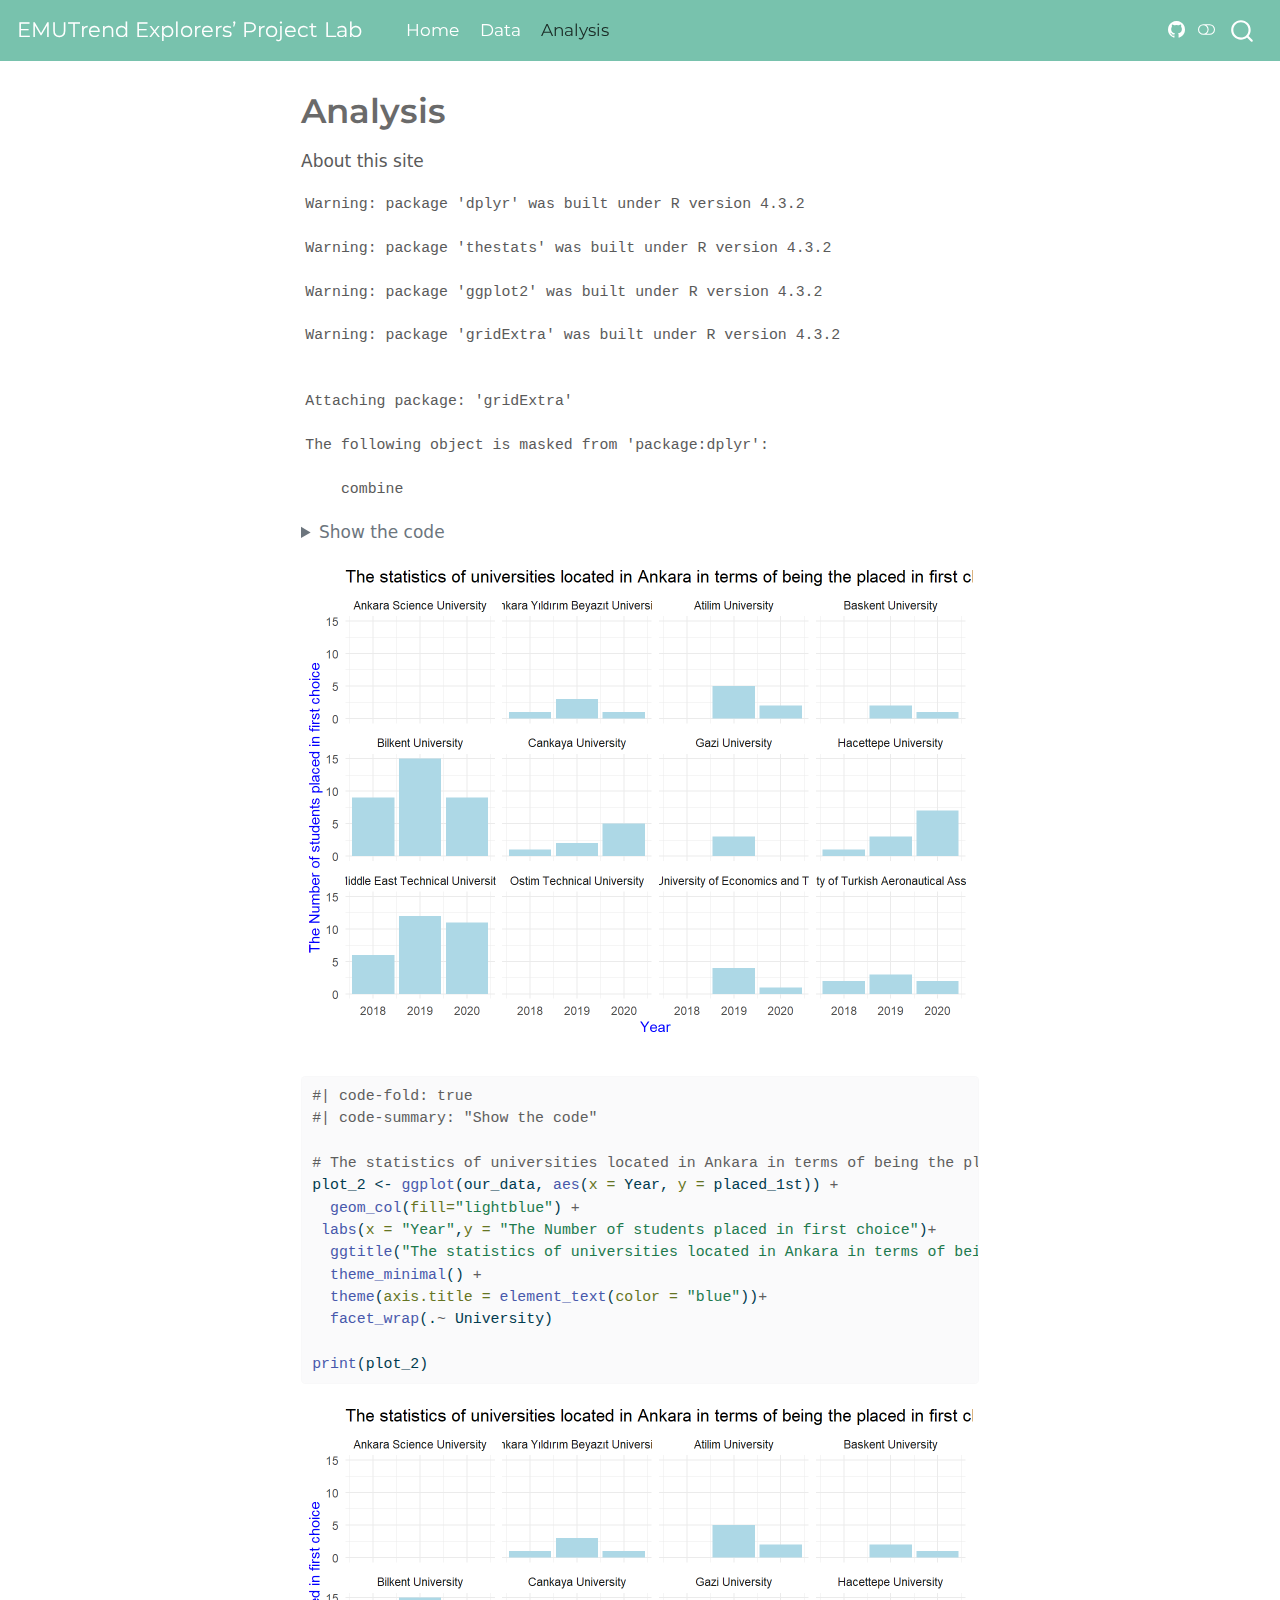
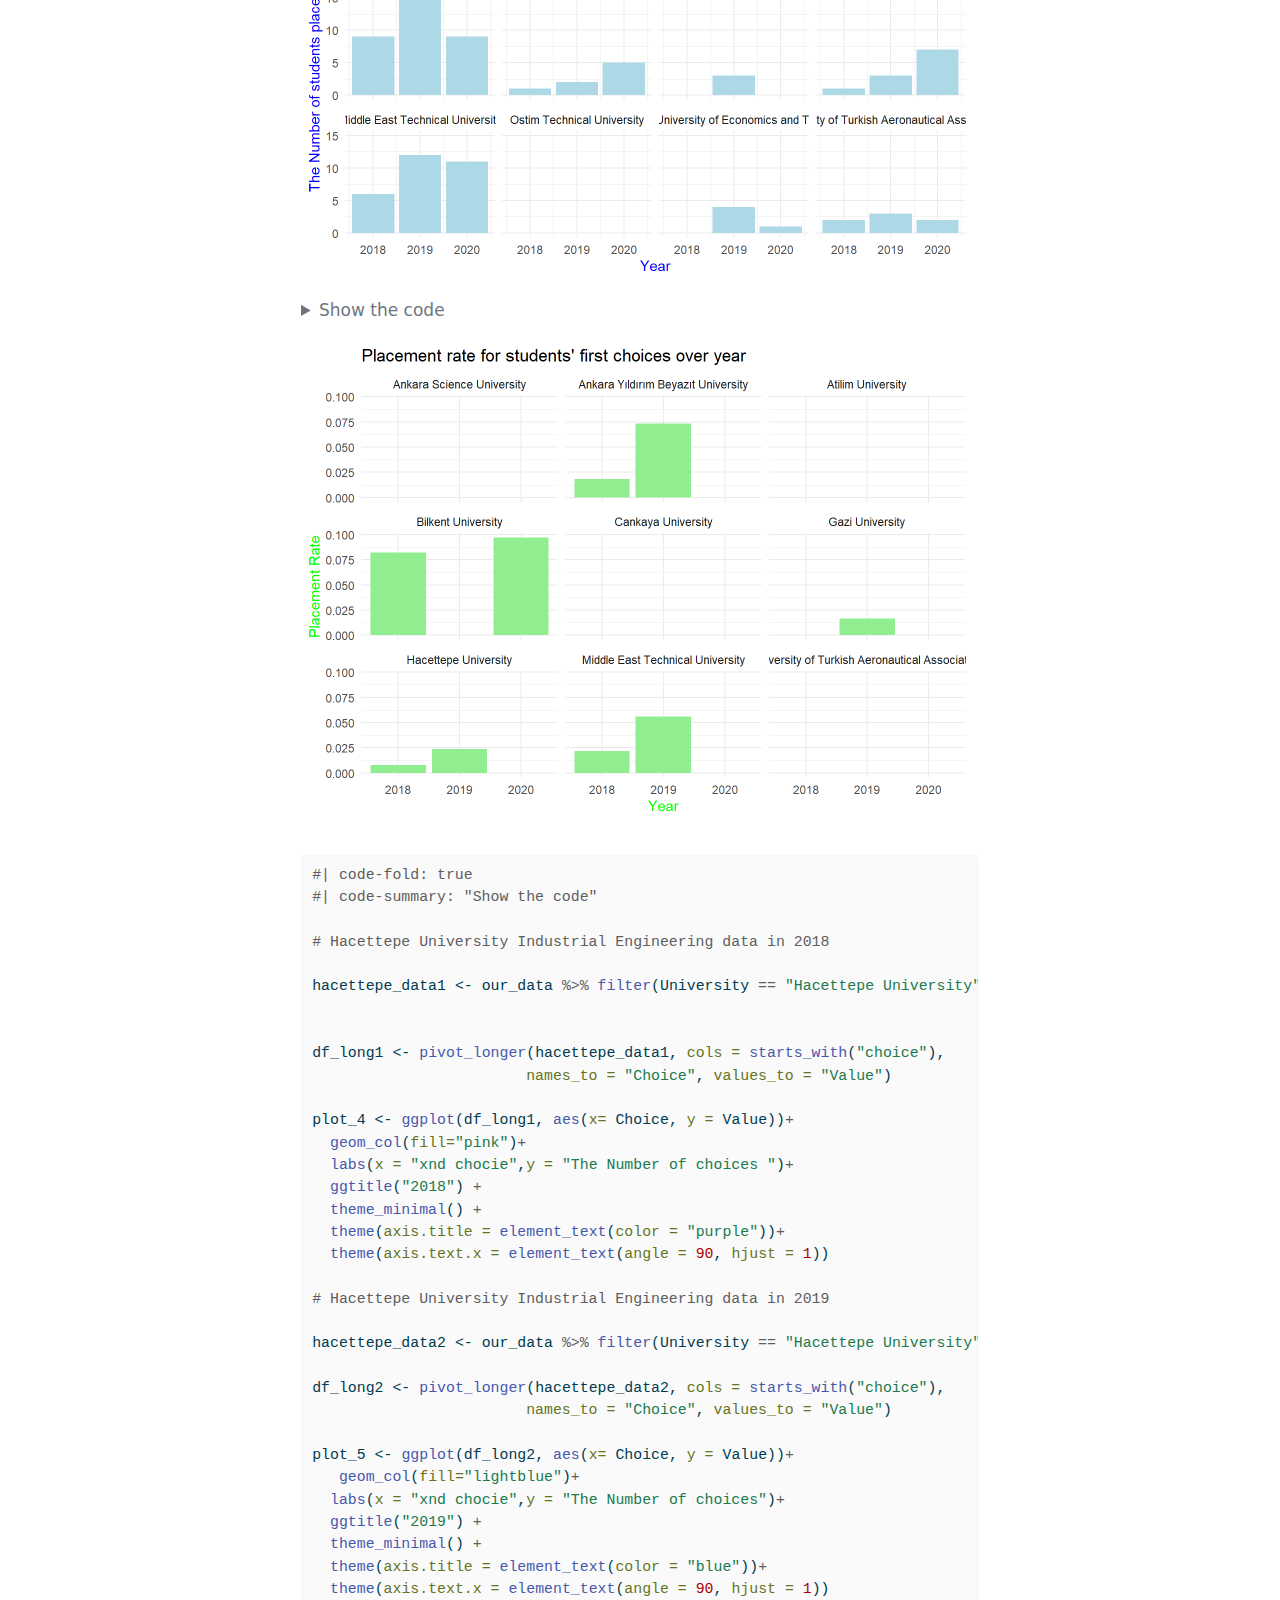
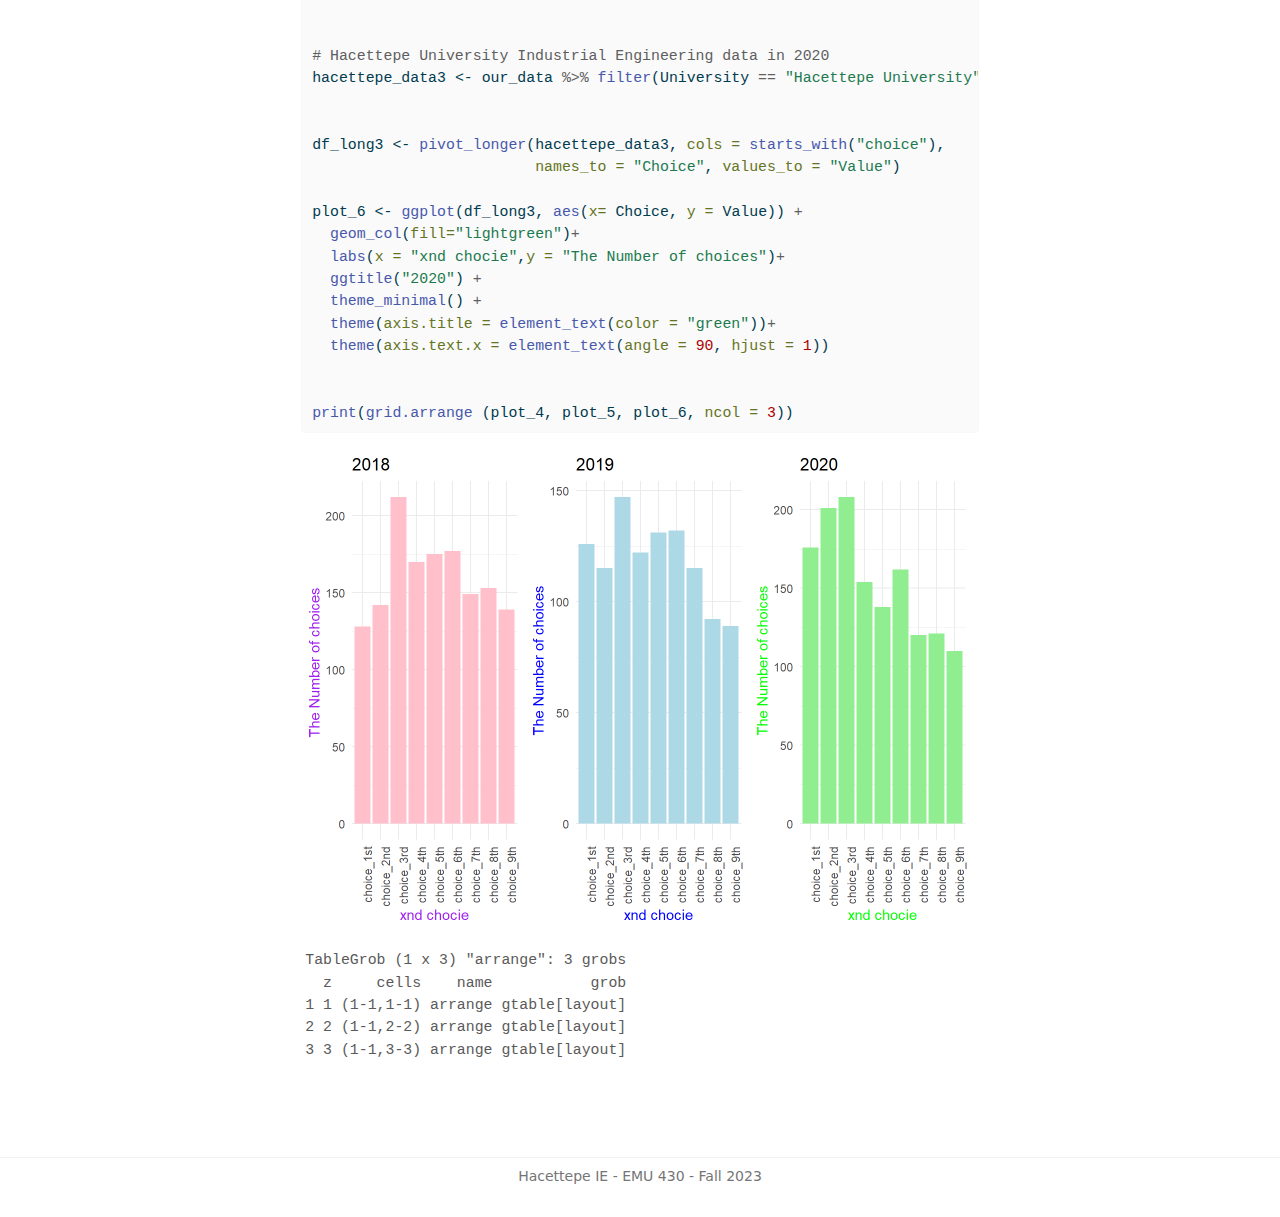
==== docs/analysis.html @ 31d0ecec "suu" ====
<!DOCTYPE html>
<html xmlns="http://www.w3.org/1999/xhtml" lang="en" xml:lang="en"><head>

<meta charset="utf-8">
<meta name="generator" content="quarto-1.3.450">

<meta name="viewport" content="width=device-width, initial-scale=1.0, user-scalable=yes">


<title>EMUTrend Explorers’ Project Lab - Analysis</title>
<style>
code{white-space: pre-wrap;}
span.smallcaps{font-variant: small-caps;}
div.columns{display: flex; gap: min(4vw, 1.5em);}
div.column{flex: auto; overflow-x: auto;}
div.hanging-indent{margin-left: 1.5em; text-indent: -1.5em;}
ul.task-list{list-style: none;}
ul.task-list li input[type="checkbox"] {
  width: 0.8em;
  margin: 0 0.8em 0.2em -1em; /* quarto-specific, see https://github.com/quarto-dev/quarto-cli/issues/4556 */ 
  vertical-align: middle;
}
/* CSS for syntax highlighting */
pre > code.sourceCode { white-space: pre; position: relative; }
pre > code.sourceCode > span { display: inline-block; line-height: 1.25; }
pre > code.sourceCode > span:empty { height: 1.2em; }
.sourceCode { overflow: visible; }
code.sourceCode > span { color: inherit; text-decoration: inherit; }
div.sourceCode { margin: 1em 0; }
pre.sourceCode { margin: 0; }
@media screen {
div.sourceCode { overflow: auto; }
}
@media print {
pre > code.sourceCode { white-space: pre-wrap; }
pre > code.sourceCode > span { text-indent: -5em; padding-left: 5em; }
}
pre.numberSource code
  { counter-reset: source-line 0; }
pre.numberSource code > span
  { position: relative; left: -4em; counter-increment: source-line; }
pre.numberSource code > span > a:first-child::before
  { content: counter(source-line);
    position: relative; left: -1em; text-align: right; vertical-align: baseline;
    border: none; display: inline-block;
    -webkit-touch-callout: none; -webkit-user-select: none;
    -khtml-user-select: none; -moz-user-select: none;
    -ms-user-select: none; user-select: none;
    padding: 0 4px; width: 4em;
  }
pre.numberSource { margin-left: 3em;  padding-left: 4px; }
div.sourceCode
  {   }
@media screen {
pre > code.sourceCode > span > a:first-child::before { text-decoration: underline; }
}
</style>


<script src="site_libs/quarto-nav/quarto-nav.js"></script>
<script src="site_libs/quarto-nav/headroom.min.js"></script>
<script src="site_libs/clipboard/clipboard.min.js"></script>
<script src="site_libs/quarto-search/autocomplete.umd.js"></script>
<script src="site_libs/quarto-search/fuse.min.js"></script>
<script src="site_libs/quarto-search/quarto-search.js"></script>
<meta name="quarto:offset" content="./">
<script src="site_libs/quarto-html/quarto.js"></script>
<script src="site_libs/quarto-html/popper.min.js"></script>
<script src="site_libs/quarto-html/tippy.umd.min.js"></script>
<script src="site_libs/quarto-html/anchor.min.js"></script>
<link href="site_libs/quarto-html/tippy.css" rel="stylesheet">
<link href="site_libs/quarto-html/quarto-syntax-highlighting.css" rel="stylesheet" class="quarto-color-scheme" id="quarto-text-highlighting-styles">
<link href="site_libs/quarto-html/quarto-syntax-highlighting-dark.css" rel="prefetch" class="quarto-color-scheme quarto-color-alternate" id="quarto-text-highlighting-styles">
<script src="site_libs/bootstrap/bootstrap.min.js"></script>
<link href="site_libs/bootstrap/bootstrap-icons.css" rel="stylesheet">
<link href="site_libs/bootstrap/bootstrap.min.css" rel="stylesheet" class="quarto-color-scheme" id="quarto-bootstrap" data-mode="light">
<link href="site_libs/bootstrap/bootstrap-dark.min.css" rel="prefetch" class="quarto-color-scheme quarto-color-alternate" id="quarto-bootstrap" data-mode="dark">
<script id="quarto-search-options" type="application/json">{
  "location": "navbar",
  "copy-button": false,
  "collapse-after": 3,
  "panel-placement": "end",
  "type": "overlay",
  "limit": 20,
  "language": {
    "search-no-results-text": "No results",
    "search-matching-documents-text": "matching documents",
    "search-copy-link-title": "Copy link to search",
    "search-hide-matches-text": "Hide additional matches",
    "search-more-match-text": "more match in this document",
    "search-more-matches-text": "more matches in this document",
    "search-clear-button-title": "Clear",
    "search-detached-cancel-button-title": "Cancel",
    "search-submit-button-title": "Submit",
    "search-label": "Search"
  }
}</script>


<link rel="stylesheet" href="styles.css">
</head>

<body class="floating nav-fixed">

<div id="quarto-search-results"></div>
  <header id="quarto-header" class="headroom fixed-top">
    <nav class="navbar navbar-expand-lg navbar-dark ">
      <div class="navbar-container container-fluid">
      <div class="navbar-brand-container">
    <a class="navbar-brand" href="./index.html">
    <span class="navbar-title">EMUTrend Explorers’ Project Lab</span>
    </a>
  </div>
            <div id="quarto-search" class="" title="Search"></div>
          <button class="navbar-toggler" type="button" data-bs-toggle="collapse" data-bs-target="#navbarCollapse" aria-controls="navbarCollapse" aria-expanded="false" aria-label="Toggle navigation" onclick="if (window.quartoToggleHeadroom) { window.quartoToggleHeadroom(); }">
  <span class="navbar-toggler-icon"></span>
</button>
          <div class="collapse navbar-collapse" id="navbarCollapse">
            <ul class="navbar-nav navbar-nav-scroll me-auto">
  <li class="nav-item">
    <a class="nav-link" href="./index.html" rel="" target="">
 <span class="menu-text">Home</span></a>
  </li>  
  <li class="nav-item">
    <a class="nav-link" href="./data.html" rel="" target="">
 <span class="menu-text">Data</span></a>
  </li>  
  <li class="nav-item">
    <a class="nav-link active" href="./analysis.html" rel="" target="" aria-current="page">
 <span class="menu-text">Analysis</span></a>
  </li>  
</ul>
            <div class="quarto-navbar-tools ms-auto">
    <a href="https://github.com/emu-hacettepe-analytics/emu430-fall2023-team-emutrend_explorers" rel="" title="" class="quarto-navigation-tool px-1" aria-label=""><i class="bi bi-github"></i></a>
  <a href="" class="quarto-color-scheme-toggle quarto-navigation-tool  px-1" onclick="window.quartoToggleColorScheme(); return false;" title="Toggle dark mode"><i class="bi"></i></a>
</div>
          </div> <!-- /navcollapse -->
      </div> <!-- /container-fluid -->
    </nav>
</header>
<!-- content -->
<div id="quarto-content" class="quarto-container page-columns page-rows-contents page-layout-article page-navbar">
<!-- sidebar -->
  <nav id="quarto-sidebar" class="sidebar collapse collapse-horizontal sidebar-navigation floating overflow-auto">
    
</nav>
<div id="quarto-sidebar-glass" data-bs-toggle="collapse" data-bs-target="#quarto-sidebar,#quarto-sidebar-glass"></div>
<!-- margin-sidebar -->
    <div id="quarto-margin-sidebar" class="sidebar margin-sidebar">
    </div>
<!-- main -->
<main class="content" id="quarto-document-content">

<header id="title-block-header" class="quarto-title-block default">
<div class="quarto-title">
<h1 class="title">Analysis</h1>
</div>



<div class="quarto-title-meta">

    
  
    
  </div>
  

</header>

<p>About this site</p>
<div class="cell">
<div class="cell-output cell-output-stderr">
<pre><code>Warning: package 'dplyr' was built under R version 4.3.2</code></pre>
</div>
<div class="cell-output cell-output-stderr">
<pre><code>Warning: package 'thestats' was built under R version 4.3.2</code></pre>
</div>
<div class="cell-output cell-output-stderr">
<pre><code>Warning: package 'ggplot2' was built under R version 4.3.2</code></pre>
</div>
<div class="cell-output cell-output-stderr">
<pre><code>Warning: package 'gridExtra' was built under R version 4.3.2</code></pre>
</div>
<div class="cell-output cell-output-stderr">
<pre><code>
Attaching package: 'gridExtra'</code></pre>
</div>
<div class="cell-output cell-output-stderr">
<pre><code>The following object is masked from 'package:dplyr':

    combine</code></pre>
</div>
</div>
<div class="cell">
<details>
<summary>Show the code</summary>
<div class="sourceCode cell-code" id="cb7"><pre class="sourceCode r code-with-copy"><code class="sourceCode r"><span id="cb7-1"><a href="#cb7-1" aria-hidden="true" tabindex="-1"></a><span class="co"># The statistics of universities located in Ankara in terms of being the placed in 1st choice for students</span></span>
<span id="cb7-2"><a href="#cb7-2" aria-hidden="true" tabindex="-1"></a></span>
<span id="cb7-3"><a href="#cb7-3" aria-hidden="true" tabindex="-1"></a>plot_2 <span class="ot">&lt;-</span> <span class="fu">ggplot</span>(our_data, <span class="fu">aes</span>(<span class="at">x =</span> Year, <span class="at">y =</span> placed_1st)) <span class="sc">+</span> </span>
<span id="cb7-4"><a href="#cb7-4" aria-hidden="true" tabindex="-1"></a>  <span class="fu">geom_col</span>(<span class="at">fill=</span><span class="st">"lightblue"</span>) <span class="sc">+</span></span>
<span id="cb7-5"><a href="#cb7-5" aria-hidden="true" tabindex="-1"></a> <span class="fu">labs</span>(<span class="at">x =</span> <span class="st">"Year"</span>,<span class="at">y =</span> <span class="st">"The Number of students placed in first choice"</span>)<span class="sc">+</span></span>
<span id="cb7-6"><a href="#cb7-6" aria-hidden="true" tabindex="-1"></a>  <span class="fu">ggtitle</span>(<span class="st">"The statistics of universities located in Ankara in terms of being the placed in first choice for students"</span>) <span class="sc">+</span></span>
<span id="cb7-7"><a href="#cb7-7" aria-hidden="true" tabindex="-1"></a>  <span class="fu">theme_minimal</span>() <span class="sc">+</span></span>
<span id="cb7-8"><a href="#cb7-8" aria-hidden="true" tabindex="-1"></a>  <span class="fu">theme</span>(<span class="at">axis.title =</span> <span class="fu">element_text</span>(<span class="at">color =</span> <span class="st">"blue"</span>))<span class="sc">+</span></span>
<span id="cb7-9"><a href="#cb7-9" aria-hidden="true" tabindex="-1"></a>  <span class="fu">facet_wrap</span>(.<span class="sc">~</span> University)</span>
<span id="cb7-10"><a href="#cb7-10" aria-hidden="true" tabindex="-1"></a><span class="fu">print</span>(plot_2)</span></code><button title="Copy to Clipboard" class="code-copy-button"><i class="bi"></i></button></pre></div>
</details>
<div class="cell-output-display">
<p><img src="analysis_files/figure-html/unnamed-chunk-2-1.png" class="img-fluid" width="672"></p>
</div>
</div>
<div class="cell">
<div class="sourceCode cell-code" id="cb8"><pre class="sourceCode r code-with-copy"><code class="sourceCode r"><span id="cb8-1"><a href="#cb8-1" aria-hidden="true" tabindex="-1"></a><span class="co">#| code-fold: true</span></span>
<span id="cb8-2"><a href="#cb8-2" aria-hidden="true" tabindex="-1"></a><span class="co">#| code-summary: "Show the code"</span></span>
<span id="cb8-3"><a href="#cb8-3" aria-hidden="true" tabindex="-1"></a></span>
<span id="cb8-4"><a href="#cb8-4" aria-hidden="true" tabindex="-1"></a><span class="co"># The statistics of universities located in Ankara in terms of being the placed in 1st choice for students</span></span>
<span id="cb8-5"><a href="#cb8-5" aria-hidden="true" tabindex="-1"></a>plot_2 <span class="ot">&lt;-</span> <span class="fu">ggplot</span>(our_data, <span class="fu">aes</span>(<span class="at">x =</span> Year, <span class="at">y =</span> placed_1st)) <span class="sc">+</span> </span>
<span id="cb8-6"><a href="#cb8-6" aria-hidden="true" tabindex="-1"></a>  <span class="fu">geom_col</span>(<span class="at">fill=</span><span class="st">"lightblue"</span>) <span class="sc">+</span></span>
<span id="cb8-7"><a href="#cb8-7" aria-hidden="true" tabindex="-1"></a> <span class="fu">labs</span>(<span class="at">x =</span> <span class="st">"Year"</span>,<span class="at">y =</span> <span class="st">"The Number of students placed in first choice"</span>)<span class="sc">+</span></span>
<span id="cb8-8"><a href="#cb8-8" aria-hidden="true" tabindex="-1"></a>  <span class="fu">ggtitle</span>(<span class="st">"The statistics of universities located in Ankara in terms of being the placed in first choice for students"</span>) <span class="sc">+</span></span>
<span id="cb8-9"><a href="#cb8-9" aria-hidden="true" tabindex="-1"></a>  <span class="fu">theme_minimal</span>() <span class="sc">+</span></span>
<span id="cb8-10"><a href="#cb8-10" aria-hidden="true" tabindex="-1"></a>  <span class="fu">theme</span>(<span class="at">axis.title =</span> <span class="fu">element_text</span>(<span class="at">color =</span> <span class="st">"blue"</span>))<span class="sc">+</span></span>
<span id="cb8-11"><a href="#cb8-11" aria-hidden="true" tabindex="-1"></a>  <span class="fu">facet_wrap</span>(.<span class="sc">~</span> University)</span>
<span id="cb8-12"><a href="#cb8-12" aria-hidden="true" tabindex="-1"></a></span>
<span id="cb8-13"><a href="#cb8-13" aria-hidden="true" tabindex="-1"></a><span class="fu">print</span>(plot_2)</span></code><button title="Copy to Clipboard" class="code-copy-button"><i class="bi"></i></button></pre></div>
<div class="cell-output-display">
<p><img src="analysis_files/figure-html/unnamed-chunk-3-1.png" class="img-fluid" width="672"></p>
</div>
</div>
<div class="cell">
<details>
<summary>Show the code</summary>
<div class="sourceCode cell-code" id="cb9"><pre class="sourceCode r code-with-copy"><code class="sourceCode r"><span id="cb9-1"><a href="#cb9-1" aria-hidden="true" tabindex="-1"></a><span class="co"># Placement rate for students' first choices</span></span>
<span id="cb9-2"><a href="#cb9-2" aria-hidden="true" tabindex="-1"></a></span>
<span id="cb9-3"><a href="#cb9-3" aria-hidden="true" tabindex="-1"></a></span>
<span id="cb9-4"><a href="#cb9-4" aria-hidden="true" tabindex="-1"></a>departments <span class="ot">&lt;-</span> <span class="fu">c</span>(<span class="st">"Industrial Engineering(English)"</span>,<span class="st">"Industrial Engineering (English) (Scholarship)"</span>)</span>
<span id="cb9-5"><a href="#cb9-5" aria-hidden="true" tabindex="-1"></a>placment_rate_data <span class="ot">&lt;-</span> our_data <span class="sc">%&gt;%</span> <span class="fu">filter</span>(Department <span class="sc">%in%</span> departments) <span class="sc">%&gt;%</span> <span class="fu">mutate</span>(<span class="at">placement_rate =</span> placed_1st<span class="sc">/</span>choice_1st) <span class="sc">%&gt;%</span> <span class="fu">select</span>(Year, University, placement_rate)</span>
<span id="cb9-6"><a href="#cb9-6" aria-hidden="true" tabindex="-1"></a></span>
<span id="cb9-7"><a href="#cb9-7" aria-hidden="true" tabindex="-1"></a>plot_3 <span class="ot">&lt;-</span> <span class="fu">ggplot</span>(<span class="fu">na.omit</span>(placment_rate_data), <span class="fu">aes</span>(<span class="at">x =</span> <span class="fu">as.factor</span>(Year), <span class="at">y =</span> placement_rate)) <span class="sc">+</span></span>
<span id="cb9-8"><a href="#cb9-8" aria-hidden="true" tabindex="-1"></a>  <span class="fu">geom_col</span>(<span class="at">fill=</span><span class="st">"lightgreen"</span>) <span class="sc">+</span></span>
<span id="cb9-9"><a href="#cb9-9" aria-hidden="true" tabindex="-1"></a>  <span class="fu">labs</span>(<span class="at">x =</span> <span class="st">"Year"</span>,<span class="at">y =</span> <span class="st">"Placement Rate"</span>)<span class="sc">+</span></span>
<span id="cb9-10"><a href="#cb9-10" aria-hidden="true" tabindex="-1"></a>  <span class="fu">ggtitle</span>(<span class="st">"Placement rate for students' first choices over year"</span>) <span class="sc">+</span></span>
<span id="cb9-11"><a href="#cb9-11" aria-hidden="true" tabindex="-1"></a>  <span class="fu">theme_minimal</span>() <span class="sc">+</span></span>
<span id="cb9-12"><a href="#cb9-12" aria-hidden="true" tabindex="-1"></a>  <span class="fu">theme</span>(<span class="at">axis.title =</span> <span class="fu">element_text</span>(<span class="at">color =</span> <span class="st">"green"</span>))<span class="sc">+</span></span>
<span id="cb9-13"><a href="#cb9-13" aria-hidden="true" tabindex="-1"></a>  <span class="fu">facet_wrap</span>(.<span class="sc">~</span> University)</span>
<span id="cb9-14"><a href="#cb9-14" aria-hidden="true" tabindex="-1"></a></span>
<span id="cb9-15"><a href="#cb9-15" aria-hidden="true" tabindex="-1"></a><span class="fu">print</span>(plot_3)</span></code><button title="Copy to Clipboard" class="code-copy-button"><i class="bi"></i></button></pre></div>
</details>
<div class="cell-output-display">
<p><img src="analysis_files/figure-html/unnamed-chunk-4-1.png" class="img-fluid" width="672"></p>
</div>
</div>
<div class="cell">
<div class="sourceCode cell-code" id="cb10"><pre class="sourceCode r code-with-copy"><code class="sourceCode r"><span id="cb10-1"><a href="#cb10-1" aria-hidden="true" tabindex="-1"></a><span class="co">#| code-fold: true</span></span>
<span id="cb10-2"><a href="#cb10-2" aria-hidden="true" tabindex="-1"></a><span class="co">#| code-summary: "Show the code"</span></span>
<span id="cb10-3"><a href="#cb10-3" aria-hidden="true" tabindex="-1"></a></span>
<span id="cb10-4"><a href="#cb10-4" aria-hidden="true" tabindex="-1"></a><span class="co"># Hacettepe University Industrial Engineering data in 2018</span></span>
<span id="cb10-5"><a href="#cb10-5" aria-hidden="true" tabindex="-1"></a></span>
<span id="cb10-6"><a href="#cb10-6" aria-hidden="true" tabindex="-1"></a>hacettepe_data1 <span class="ot">&lt;-</span> our_data <span class="sc">%&gt;%</span> <span class="fu">filter</span>(University <span class="sc">==</span> <span class="st">"Hacettepe University"</span>,Year <span class="sc">==</span> <span class="dv">2018</span>)</span>
<span id="cb10-7"><a href="#cb10-7" aria-hidden="true" tabindex="-1"></a></span>
<span id="cb10-8"><a href="#cb10-8" aria-hidden="true" tabindex="-1"></a></span>
<span id="cb10-9"><a href="#cb10-9" aria-hidden="true" tabindex="-1"></a>df_long1 <span class="ot">&lt;-</span> <span class="fu">pivot_longer</span>(hacettepe_data1, <span class="at">cols =</span> <span class="fu">starts_with</span>(<span class="st">"choice"</span>),</span>
<span id="cb10-10"><a href="#cb10-10" aria-hidden="true" tabindex="-1"></a>                        <span class="at">names_to =</span> <span class="st">"Choice"</span>, <span class="at">values_to =</span> <span class="st">"Value"</span>)</span>
<span id="cb10-11"><a href="#cb10-11" aria-hidden="true" tabindex="-1"></a></span>
<span id="cb10-12"><a href="#cb10-12" aria-hidden="true" tabindex="-1"></a>plot_4 <span class="ot">&lt;-</span> <span class="fu">ggplot</span>(df_long1, <span class="fu">aes</span>(<span class="at">x=</span> Choice, <span class="at">y =</span> Value))<span class="sc">+</span></span>
<span id="cb10-13"><a href="#cb10-13" aria-hidden="true" tabindex="-1"></a>  <span class="fu">geom_col</span>(<span class="at">fill=</span><span class="st">"pink"</span>)<span class="sc">+</span></span>
<span id="cb10-14"><a href="#cb10-14" aria-hidden="true" tabindex="-1"></a>  <span class="fu">labs</span>(<span class="at">x =</span> <span class="st">"xnd chocie"</span>,<span class="at">y =</span> <span class="st">"The Number of choices "</span>)<span class="sc">+</span></span>
<span id="cb10-15"><a href="#cb10-15" aria-hidden="true" tabindex="-1"></a>  <span class="fu">ggtitle</span>(<span class="st">"2018"</span>) <span class="sc">+</span></span>
<span id="cb10-16"><a href="#cb10-16" aria-hidden="true" tabindex="-1"></a>  <span class="fu">theme_minimal</span>() <span class="sc">+</span></span>
<span id="cb10-17"><a href="#cb10-17" aria-hidden="true" tabindex="-1"></a>  <span class="fu">theme</span>(<span class="at">axis.title =</span> <span class="fu">element_text</span>(<span class="at">color =</span> <span class="st">"purple"</span>))<span class="sc">+</span></span>
<span id="cb10-18"><a href="#cb10-18" aria-hidden="true" tabindex="-1"></a>  <span class="fu">theme</span>(<span class="at">axis.text.x =</span> <span class="fu">element_text</span>(<span class="at">angle =</span> <span class="dv">90</span>, <span class="at">hjust =</span> <span class="dv">1</span>))</span>
<span id="cb10-19"><a href="#cb10-19" aria-hidden="true" tabindex="-1"></a></span>
<span id="cb10-20"><a href="#cb10-20" aria-hidden="true" tabindex="-1"></a><span class="co"># Hacettepe University Industrial Engineering data in 2019</span></span>
<span id="cb10-21"><a href="#cb10-21" aria-hidden="true" tabindex="-1"></a></span>
<span id="cb10-22"><a href="#cb10-22" aria-hidden="true" tabindex="-1"></a>hacettepe_data2 <span class="ot">&lt;-</span> our_data <span class="sc">%&gt;%</span> <span class="fu">filter</span>(University <span class="sc">==</span> <span class="st">"Hacettepe University"</span>,Year <span class="sc">==</span> <span class="dv">2019</span>)</span>
<span id="cb10-23"><a href="#cb10-23" aria-hidden="true" tabindex="-1"></a></span>
<span id="cb10-24"><a href="#cb10-24" aria-hidden="true" tabindex="-1"></a>df_long2 <span class="ot">&lt;-</span> <span class="fu">pivot_longer</span>(hacettepe_data2, <span class="at">cols =</span> <span class="fu">starts_with</span>(<span class="st">"choice"</span>),</span>
<span id="cb10-25"><a href="#cb10-25" aria-hidden="true" tabindex="-1"></a>                        <span class="at">names_to =</span> <span class="st">"Choice"</span>, <span class="at">values_to =</span> <span class="st">"Value"</span>)</span>
<span id="cb10-26"><a href="#cb10-26" aria-hidden="true" tabindex="-1"></a></span>
<span id="cb10-27"><a href="#cb10-27" aria-hidden="true" tabindex="-1"></a>plot_5 <span class="ot">&lt;-</span> <span class="fu">ggplot</span>(df_long2, <span class="fu">aes</span>(<span class="at">x=</span> Choice, <span class="at">y =</span> Value))<span class="sc">+</span></span>
<span id="cb10-28"><a href="#cb10-28" aria-hidden="true" tabindex="-1"></a>   <span class="fu">geom_col</span>(<span class="at">fill=</span><span class="st">"lightblue"</span>)<span class="sc">+</span></span>
<span id="cb10-29"><a href="#cb10-29" aria-hidden="true" tabindex="-1"></a>  <span class="fu">labs</span>(<span class="at">x =</span> <span class="st">"xnd chocie"</span>,<span class="at">y =</span> <span class="st">"The Number of choices"</span>)<span class="sc">+</span></span>
<span id="cb10-30"><a href="#cb10-30" aria-hidden="true" tabindex="-1"></a>  <span class="fu">ggtitle</span>(<span class="st">"2019"</span>) <span class="sc">+</span></span>
<span id="cb10-31"><a href="#cb10-31" aria-hidden="true" tabindex="-1"></a>  <span class="fu">theme_minimal</span>() <span class="sc">+</span></span>
<span id="cb10-32"><a href="#cb10-32" aria-hidden="true" tabindex="-1"></a>  <span class="fu">theme</span>(<span class="at">axis.title =</span> <span class="fu">element_text</span>(<span class="at">color =</span> <span class="st">"blue"</span>))<span class="sc">+</span></span>
<span id="cb10-33"><a href="#cb10-33" aria-hidden="true" tabindex="-1"></a>  <span class="fu">theme</span>(<span class="at">axis.text.x =</span> <span class="fu">element_text</span>(<span class="at">angle =</span> <span class="dv">90</span>, <span class="at">hjust =</span> <span class="dv">1</span>))</span>
<span id="cb10-34"><a href="#cb10-34" aria-hidden="true" tabindex="-1"></a></span>
<span id="cb10-35"><a href="#cb10-35" aria-hidden="true" tabindex="-1"></a></span>
<span id="cb10-36"><a href="#cb10-36" aria-hidden="true" tabindex="-1"></a><span class="co"># Hacettepe University Industrial Engineering data in 2020</span></span>
<span id="cb10-37"><a href="#cb10-37" aria-hidden="true" tabindex="-1"></a>hacettepe_data3 <span class="ot">&lt;-</span> our_data <span class="sc">%&gt;%</span> <span class="fu">filter</span>(University <span class="sc">==</span> <span class="st">"Hacettepe University"</span>,Year <span class="sc">==</span> <span class="dv">2020</span>)</span>
<span id="cb10-38"><a href="#cb10-38" aria-hidden="true" tabindex="-1"></a></span>
<span id="cb10-39"><a href="#cb10-39" aria-hidden="true" tabindex="-1"></a></span>
<span id="cb10-40"><a href="#cb10-40" aria-hidden="true" tabindex="-1"></a>df_long3 <span class="ot">&lt;-</span> <span class="fu">pivot_longer</span>(hacettepe_data3, <span class="at">cols =</span> <span class="fu">starts_with</span>(<span class="st">"choice"</span>),</span>
<span id="cb10-41"><a href="#cb10-41" aria-hidden="true" tabindex="-1"></a>                         <span class="at">names_to =</span> <span class="st">"Choice"</span>, <span class="at">values_to =</span> <span class="st">"Value"</span>)</span>
<span id="cb10-42"><a href="#cb10-42" aria-hidden="true" tabindex="-1"></a></span>
<span id="cb10-43"><a href="#cb10-43" aria-hidden="true" tabindex="-1"></a>plot_6 <span class="ot">&lt;-</span> <span class="fu">ggplot</span>(df_long3, <span class="fu">aes</span>(<span class="at">x=</span> Choice, <span class="at">y =</span> Value)) <span class="sc">+</span> </span>
<span id="cb10-44"><a href="#cb10-44" aria-hidden="true" tabindex="-1"></a>  <span class="fu">geom_col</span>(<span class="at">fill=</span><span class="st">"lightgreen"</span>)<span class="sc">+</span></span>
<span id="cb10-45"><a href="#cb10-45" aria-hidden="true" tabindex="-1"></a>  <span class="fu">labs</span>(<span class="at">x =</span> <span class="st">"xnd chocie"</span>,<span class="at">y =</span> <span class="st">"The Number of choices"</span>)<span class="sc">+</span></span>
<span id="cb10-46"><a href="#cb10-46" aria-hidden="true" tabindex="-1"></a>  <span class="fu">ggtitle</span>(<span class="st">"2020"</span>) <span class="sc">+</span></span>
<span id="cb10-47"><a href="#cb10-47" aria-hidden="true" tabindex="-1"></a>  <span class="fu">theme_minimal</span>() <span class="sc">+</span></span>
<span id="cb10-48"><a href="#cb10-48" aria-hidden="true" tabindex="-1"></a>  <span class="fu">theme</span>(<span class="at">axis.title =</span> <span class="fu">element_text</span>(<span class="at">color =</span> <span class="st">"green"</span>))<span class="sc">+</span></span>
<span id="cb10-49"><a href="#cb10-49" aria-hidden="true" tabindex="-1"></a>  <span class="fu">theme</span>(<span class="at">axis.text.x =</span> <span class="fu">element_text</span>(<span class="at">angle =</span> <span class="dv">90</span>, <span class="at">hjust =</span> <span class="dv">1</span>))</span>
<span id="cb10-50"><a href="#cb10-50" aria-hidden="true" tabindex="-1"></a></span>
<span id="cb10-51"><a href="#cb10-51" aria-hidden="true" tabindex="-1"></a></span>
<span id="cb10-52"><a href="#cb10-52" aria-hidden="true" tabindex="-1"></a><span class="fu">print</span>(<span class="fu">grid.arrange</span> (plot_4, plot_5, plot_6, <span class="at">ncol =</span> <span class="dv">3</span>))</span></code><button title="Copy to Clipboard" class="code-copy-button"><i class="bi"></i></button></pre></div>
<div class="cell-output-display">
<p><img src="analysis_files/figure-html/unnamed-chunk-5-1.png" class="img-fluid" width="672"></p>
</div>
<div class="cell-output cell-output-stdout">
<pre><code>TableGrob (1 x 3) "arrange": 3 grobs
  z     cells    name           grob
1 1 (1-1,1-1) arrange gtable[layout]
2 2 (1-1,2-2) arrange gtable[layout]
3 3 (1-1,3-3) arrange gtable[layout]</code></pre>
</div>
</div>



<a onclick="window.scrollTo(0, 0); return false;" role="button" id="quarto-back-to-top"><i class="bi bi-arrow-up"></i> Back to top</a></main> <!-- /main -->
<script id="quarto-html-after-body" type="application/javascript">
window.document.addEventListener("DOMContentLoaded", function (event) {
  const toggleBodyColorMode = (bsSheetEl) => {
    const mode = bsSheetEl.getAttribute("data-mode");
    const bodyEl = window.document.querySelector("body");
    if (mode === "dark") {
      bodyEl.classList.add("quarto-dark");
      bodyEl.classList.remove("quarto-light");
    } else {
      bodyEl.classList.add("quarto-light");
      bodyEl.classList.remove("quarto-dark");
    }
  }
  const toggleBodyColorPrimary = () => {
    const bsSheetEl = window.document.querySelector("link#quarto-bootstrap");
    if (bsSheetEl) {
      toggleBodyColorMode(bsSheetEl);
    }
  }
  toggleBodyColorPrimary();  
  const disableStylesheet = (stylesheets) => {
    for (let i=0; i < stylesheets.length; i++) {
      const stylesheet = stylesheets[i];
      stylesheet.rel = 'prefetch';
    }
  }
  const enableStylesheet = (stylesheets) => {
    for (let i=0; i < stylesheets.length; i++) {
      const stylesheet = stylesheets[i];
      stylesheet.rel = 'stylesheet';
    }
  }
  const manageTransitions = (selector, allowTransitions) => {
    const els = window.document.querySelectorAll(selector);
    for (let i=0; i < els.length; i++) {
      const el = els[i];
      if (allowTransitions) {
        el.classList.remove('notransition');
      } else {
        el.classList.add('notransition');
      }
    }
  }
  const toggleColorMode = (alternate) => {
    // Switch the stylesheets
    const alternateStylesheets = window.document.querySelectorAll('link.quarto-color-scheme.quarto-color-alternate');
    manageTransitions('#quarto-margin-sidebar .nav-link', false);
    if (alternate) {
      enableStylesheet(alternateStylesheets);
      for (const sheetNode of alternateStylesheets) {
        if (sheetNode.id === "quarto-bootstrap") {
          toggleBodyColorMode(sheetNode);
        }
      }
    } else {
      disableStylesheet(alternateStylesheets);
      toggleBodyColorPrimary();
    }
    manageTransitions('#quarto-margin-sidebar .nav-link', true);
    // Switch the toggles
    const toggles = window.document.querySelectorAll('.quarto-color-scheme-toggle');
    for (let i=0; i < toggles.length; i++) {
      const toggle = toggles[i];
      if (toggle) {
        if (alternate) {
          toggle.classList.add("alternate");     
        } else {
          toggle.classList.remove("alternate");
        }
      }
    }
    // Hack to workaround the fact that safari doesn't
    // properly recolor the scrollbar when toggling (#1455)
    if (navigator.userAgent.indexOf('Safari') > 0 && navigator.userAgent.indexOf('Chrome') == -1) {
      manageTransitions("body", false);
      window.scrollTo(0, 1);
      setTimeout(() => {
        window.scrollTo(0, 0);
        manageTransitions("body", true);
      }, 40);  
    }
  }
  const isFileUrl = () => { 
    return window.location.protocol === 'file:';
  }
  const hasAlternateSentinel = () => {  
    let styleSentinel = getColorSchemeSentinel();
    if (styleSentinel !== null) {
      return styleSentinel === "alternate";
    } else {
      return false;
    }
  }
  const setStyleSentinel = (alternate) => {
    const value = alternate ? "alternate" : "default";
    if (!isFileUrl()) {
      window.localStorage.setItem("quarto-color-scheme", value);
    } else {
      localAlternateSentinel = value;
    }
  }
  const getColorSchemeSentinel = () => {
    if (!isFileUrl()) {
      const storageValue = window.localStorage.getItem("quarto-color-scheme");
      return storageValue != null ? storageValue : localAlternateSentinel;
    } else {
      return localAlternateSentinel;
    }
  }
  let localAlternateSentinel = 'default';
  // Dark / light mode switch
  window.quartoToggleColorScheme = () => {
    // Read the current dark / light value 
    let toAlternate = !hasAlternateSentinel();
    toggleColorMode(toAlternate);
    setStyleSentinel(toAlternate);
  };
  // Ensure there is a toggle, if there isn't float one in the top right
  if (window.document.querySelector('.quarto-color-scheme-toggle') === null) {
    const a = window.document.createElement('a');
    a.classList.add('top-right');
    a.classList.add('quarto-color-scheme-toggle');
    a.href = "";
    a.onclick = function() { try { window.quartoToggleColorScheme(); } catch {} return false; };
    const i = window.document.createElement("i");
    i.classList.add('bi');
    a.appendChild(i);
    window.document.body.appendChild(a);
  }
  // Switch to dark mode if need be
  if (hasAlternateSentinel()) {
    toggleColorMode(true);
  } else {
    toggleColorMode(false);
  }
  const icon = "";
  const anchorJS = new window.AnchorJS();
  anchorJS.options = {
    placement: 'right',
    icon: icon
  };
  anchorJS.add('.anchored');
  const isCodeAnnotation = (el) => {
    for (const clz of el.classList) {
      if (clz.startsWith('code-annotation-')) {                     
        return true;
      }
    }
    return false;
  }
  const clipboard = new window.ClipboardJS('.code-copy-button', {
    text: function(trigger) {
      const codeEl = trigger.previousElementSibling.cloneNode(true);
      for (const childEl of codeEl.children) {
        if (isCodeAnnotation(childEl)) {
          childEl.remove();
        }
      }
      return codeEl.innerText;
    }
  });
  clipboard.on('success', function(e) {
    // button target
    const button = e.trigger;
    // don't keep focus
    button.blur();
    // flash "checked"
    button.classList.add('code-copy-button-checked');
    var currentTitle = button.getAttribute("title");
    button.setAttribute("title", "Copied!");
    let tooltip;
    if (window.bootstrap) {
      button.setAttribute("data-bs-toggle", "tooltip");
      button.setAttribute("data-bs-placement", "left");
      button.setAttribute("data-bs-title", "Copied!");
      tooltip = new bootstrap.Tooltip(button, 
        { trigger: "manual", 
          customClass: "code-copy-button-tooltip",
          offset: [0, -8]});
      tooltip.show();    
    }
    setTimeout(function() {
      if (tooltip) {
        tooltip.hide();
        button.removeAttribute("data-bs-title");
        button.removeAttribute("data-bs-toggle");
        button.removeAttribute("data-bs-placement");
      }
      button.setAttribute("title", currentTitle);
      button.classList.remove('code-copy-button-checked');
    }, 1000);
    // clear code selection
    e.clearSelection();
  });
  function tippyHover(el, contentFn) {
    const config = {
      allowHTML: true,
      content: contentFn,
      maxWidth: 500,
      delay: 100,
      arrow: false,
      appendTo: function(el) {
          return el.parentElement;
      },
      interactive: true,
      interactiveBorder: 10,
      theme: 'quarto',
      placement: 'bottom-start'
    };
    window.tippy(el, config); 
  }
  const noterefs = window.document.querySelectorAll('a[role="doc-noteref"]');
  for (var i=0; i<noterefs.length; i++) {
    const ref = noterefs[i];
    tippyHover(ref, function() {
      // use id or data attribute instead here
      let href = ref.getAttribute('data-footnote-href') || ref.getAttribute('href');
      try { href = new URL(href).hash; } catch {}
      const id = href.replace(/^#\/?/, "");
      const note = window.document.getElementById(id);
      return note.innerHTML;
    });
  }
      let selectedAnnoteEl;
      const selectorForAnnotation = ( cell, annotation) => {
        let cellAttr = 'data-code-cell="' + cell + '"';
        let lineAttr = 'data-code-annotation="' +  annotation + '"';
        const selector = 'span[' + cellAttr + '][' + lineAttr + ']';
        return selector;
      }
      const selectCodeLines = (annoteEl) => {
        const doc = window.document;
        const targetCell = annoteEl.getAttribute("data-target-cell");
        const targetAnnotation = annoteEl.getAttribute("data-target-annotation");
        const annoteSpan = window.document.querySelector(selectorForAnnotation(targetCell, targetAnnotation));
        const lines = annoteSpan.getAttribute("data-code-lines").split(",");
        const lineIds = lines.map((line) => {
          return targetCell + "-" + line;
        })
        let top = null;
        let height = null;
        let parent = null;
        if (lineIds.length > 0) {
            //compute the position of the single el (top and bottom and make a div)
            const el = window.document.getElementById(lineIds[0]);
            top = el.offsetTop;
            height = el.offsetHeight;
            parent = el.parentElement.parentElement;
          if (lineIds.length > 1) {
            const lastEl = window.document.getElementById(lineIds[lineIds.length - 1]);
            const bottom = lastEl.offsetTop + lastEl.offsetHeight;
            height = bottom - top;
          }
          if (top !== null && height !== null && parent !== null) {
            // cook up a div (if necessary) and position it 
            let div = window.document.getElementById("code-annotation-line-highlight");
            if (div === null) {
              div = window.document.createElement("div");
              div.setAttribute("id", "code-annotation-line-highlight");
              div.style.position = 'absolute';
              parent.appendChild(div);
            }
            div.style.top = top - 2 + "px";
            div.style.height = height + 4 + "px";
            let gutterDiv = window.document.getElementById("code-annotation-line-highlight-gutter");
            if (gutterDiv === null) {
              gutterDiv = window.document.createElement("div");
              gutterDiv.setAttribute("id", "code-annotation-line-highlight-gutter");
              gutterDiv.style.position = 'absolute';
              const codeCell = window.document.getElementById(targetCell);
              const gutter = codeCell.querySelector('.code-annotation-gutter');
              gutter.appendChild(gutterDiv);
            }
            gutterDiv.style.top = top - 2 + "px";
            gutterDiv.style.height = height + 4 + "px";
          }
          selectedAnnoteEl = annoteEl;
        }
      };
      const unselectCodeLines = () => {
        const elementsIds = ["code-annotation-line-highlight", "code-annotation-line-highlight-gutter"];
        elementsIds.forEach((elId) => {
          const div = window.document.getElementById(elId);
          if (div) {
            div.remove();
          }
        });
        selectedAnnoteEl = undefined;
      };
      // Attach click handler to the DT
      const annoteDls = window.document.querySelectorAll('dt[data-target-cell]');
      for (const annoteDlNode of annoteDls) {
        annoteDlNode.addEventListener('click', (event) => {
          const clickedEl = event.target;
          if (clickedEl !== selectedAnnoteEl) {
            unselectCodeLines();
            const activeEl = window.document.querySelector('dt[data-target-cell].code-annotation-active');
            if (activeEl) {
              activeEl.classList.remove('code-annotation-active');
            }
            selectCodeLines(clickedEl);
            clickedEl.classList.add('code-annotation-active');
          } else {
            // Unselect the line
            unselectCodeLines();
            clickedEl.classList.remove('code-annotation-active');
          }
        });
      }
  const findCites = (el) => {
    const parentEl = el.parentElement;
    if (parentEl) {
      const cites = parentEl.dataset.cites;
      if (cites) {
        return {
          el,
          cites: cites.split(' ')
        };
      } else {
        return findCites(el.parentElement)
      }
    } else {
      return undefined;
    }
  };
  var bibliorefs = window.document.querySelectorAll('a[role="doc-biblioref"]');
  for (var i=0; i<bibliorefs.length; i++) {
    const ref = bibliorefs[i];
    const citeInfo = findCites(ref);
    if (citeInfo) {
      tippyHover(citeInfo.el, function() {
        var popup = window.document.createElement('div');
        citeInfo.cites.forEach(function(cite) {
          var citeDiv = window.document.createElement('div');
          citeDiv.classList.add('hanging-indent');
          citeDiv.classList.add('csl-entry');
          var biblioDiv = window.document.getElementById('ref-' + cite);
          if (biblioDiv) {
            citeDiv.innerHTML = biblioDiv.innerHTML;
          }
          popup.appendChild(citeDiv);
        });
        return popup.innerHTML;
      });
    }
  }
});
</script>
</div> <!-- /content -->
<footer class="footer">
  <div class="nav-footer">
    <div class="nav-footer-left">
      &nbsp;
    </div>   
    <div class="nav-footer-center">Hacettepe IE - EMU 430 - Fall 2023</div>
    <div class="nav-footer-right">
      &nbsp;
    </div>
  </div>
</footer>



</body></html>
---- docs/site_libs/quarto-html/tippy.css ----
.tippy-box[data-animation=fade][data-state=hidden]{opacity:0}[data-tippy-root]{max-width:calc(100vw - 10px)}.tippy-box{position:relative;background-color:#333;color:#fff;border-radius:4px;font-size:14px;line-height:1.4;white-space:normal;outline:0;transition-property:transform,visibility,opacity}.tippy-box[data-placement^=top]>.tippy-arrow{bottom:0}.tippy-box[data-placement^=top]>.tippy-arrow:before{bottom:-7px;left:0;border-width:8px 8px 0;border-top-color:initial;transform-origin:center top}.tippy-box[data-placement^=bottom]>.tippy-arrow{top:0}.tippy-box[data-placement^=bottom]>.tippy-arrow:before{top:-7px;left:0;border-width:0 8px 8px;border-bottom-color:initial;transform-origin:center bottom}.tippy-box[data-placement^=left]>.tippy-arrow{right:0}.tippy-box[data-placement^=left]>.tippy-arrow:before{border-width:8px 0 8px 8px;border-left-color:initial;right:-7px;transform-origin:center left}.tippy-box[data-placement^=right]>.tippy-arrow{left:0}.tippy-box[data-placement^=right]>.tippy-arrow:before{left:-7px;border-width:8px 8px 8px 0;border-right-color:initial;transform-origin:center right}.tippy-box[data-inertia][data-state=visible]{transition-timing-function:cubic-bezier(.54,1.5,.38,1.11)}.tippy-arrow{width:16px;height:16px;color:#333}.tippy-arrow:before{content:"";position:absolute;border-color:transparent;border-style:solid}.tippy-content{position:relative;padding:5px 9px;z-index:1}
---- docs/site_libs/quarto-html/quarto-syntax-highlighting.css ----
/* quarto syntax highlight colors */
:root {
  --quarto-hl-ot-color: #003B4F;
  --quarto-hl-at-color: #657422;
  --quarto-hl-ss-color: #20794D;
  --quarto-hl-an-color: #5E5E5E;
  --quarto-hl-fu-color: #4758AB;
  --quarto-hl-st-color: #20794D;
  --quarto-hl-cf-color: #003B4F;
  --quarto-hl-op-color: #5E5E5E;
  --quarto-hl-er-color: #AD0000;
  --quarto-hl-bn-color: #AD0000;
  --quarto-hl-al-color: #AD0000;
  --quarto-hl-va-color: #111111;
  --quarto-hl-bu-color: inherit;
  --quarto-hl-ex-color: inherit;
  --quarto-hl-pp-color: #AD0000;
  --quarto-hl-in-color: #5E5E5E;
  --quarto-hl-vs-color: #20794D;
  --quarto-hl-wa-color: #5E5E5E;
  --quarto-hl-do-color: #5E5E5E;
  --quarto-hl-im-color: #00769E;
  --quarto-hl-ch-color: #20794D;
  --quarto-hl-dt-color: #AD0000;
  --quarto-hl-fl-color: #AD0000;
  --quarto-hl-co-color: #5E5E5E;
  --quarto-hl-cv-color: #5E5E5E;
  --quarto-hl-cn-color: #8f5902;
  --quarto-hl-sc-color: #5E5E5E;
  --quarto-hl-dv-color: #AD0000;
  --quarto-hl-kw-color: #003B4F;
}

/* other quarto variables */
:root {
  --quarto-font-monospace: SFMono-Regular, Menlo, Monaco, Consolas, "Liberation Mono", "Courier New", monospace;
}

pre > code.sourceCode > span {
  color: #003B4F;
}

code span {
  color: #003B4F;
}

code.sourceCode > span {
  color: #003B4F;
}

div.sourceCode,
div.sourceCode pre.sourceCode {
  color: #003B4F;
}

code span.ot {
  color: #003B4F;
  font-style: inherit;
}

code span.at {
  color: #657422;
  font-style: inherit;
}

code span.ss {
  color: #20794D;
  font-style: inherit;
}

code span.an {
  color: #5E5E5E;
  font-style: inherit;
}

code span.fu {
  color: #4758AB;
  font-style: inherit;
}

code span.st {
  color: #20794D;
  font-style: inherit;
}

code span.cf {
  color: #003B4F;
  font-style: inherit;
}

code span.op {
  color: #5E5E5E;
  font-style: inherit;
}

code span.er {
  color: #AD0000;
  font-style: inherit;
}

code span.bn {
  color: #AD0000;
  font-style: inherit;
}

code span.al {
  color: #AD0000;
  font-style: inherit;
}

code span.va {
  color: #111111;
  font-style: inherit;
}

code span.bu {
  font-style: inherit;
}

code span.ex {
  font-style: inherit;
}

code span.pp {
  color: #AD0000;
  font-style: inherit;
}

code span.in {
  color: #5E5E5E;
  font-style: inherit;
}

code span.vs {
  color: #20794D;
  font-style: inherit;
}

code span.wa {
  color: #5E5E5E;
  font-style: italic;
}

code span.do {
  color: #5E5E5E;
  font-style: italic;
}

code span.im {
  color: #00769E;
  font-style: inherit;
}

code span.ch {
  color: #20794D;
  font-style: inherit;
}

code span.dt {
  color: #AD0000;
  font-style: inherit;
}

code span.fl {
  color: #AD0000;
  font-style: inherit;
}

code span.co {
  color: #5E5E5E;
  font-style: inherit;
}

code span.cv {
  color: #5E5E5E;
  font-style: italic;
}

code span.cn {
  color: #8f5902;
  font-style: inherit;
}

code span.sc {
  color: #5E5E5E;
  font-style: inherit;
}

code span.dv {
  color: #AD0000;
  font-style: inherit;
}

code span.kw {
  color: #003B4F;
  font-style: inherit;
}

.prevent-inlining {
  content: "</";
}

/*# sourceMappingURL=debc5d5d77c3f9108843748ff7464032.css.map */
---- docs/site_libs/quarto-html/quarto-syntax-highlighting-dark.css ----
/* quarto syntax highlight colors */
:root {
  --quarto-hl-al-color: #f07178;
  --quarto-hl-an-color: #d4d0ab;
  --quarto-hl-at-color: #00e0e0;
  --quarto-hl-bn-color: #d4d0ab;
  --quarto-hl-bu-color: #abe338;
  --quarto-hl-ch-color: #abe338;
  --quarto-hl-co-color: #f8f8f2;
  --quarto-hl-cv-color: #ffd700;
  --quarto-hl-cn-color: #ffd700;
  --quarto-hl-cf-color: #ffa07a;
  --quarto-hl-dt-color: #ffa07a;
  --quarto-hl-dv-color: #d4d0ab;
  --quarto-hl-do-color: #f8f8f2;
  --quarto-hl-er-color: #f07178;
  --quarto-hl-ex-color: #00e0e0;
  --quarto-hl-fl-color: #d4d0ab;
  --quarto-hl-fu-color: #ffa07a;
  --quarto-hl-im-color: #abe338;
  --quarto-hl-in-color: #d4d0ab;
  --quarto-hl-kw-color: #ffa07a;
  --quarto-hl-op-color: #ffa07a;
  --quarto-hl-ot-color: #00e0e0;
  --quarto-hl-pp-color: #dcc6e0;
  --quarto-hl-re-color: #00e0e0;
  --quarto-hl-sc-color: #abe338;
  --quarto-hl-ss-color: #abe338;
  --quarto-hl-st-color: #abe338;
  --quarto-hl-va-color: #00e0e0;
  --quarto-hl-vs-color: #abe338;
  --quarto-hl-wa-color: #dcc6e0;
}

/* other quarto variables */
:root {
  --quarto-font-monospace: SFMono-Regular, Menlo, Monaco, Consolas, "Liberation Mono", "Courier New", monospace;
}

code span.al {
  background-color: #2a0f15;
  font-weight: bold;
  color: #f07178;
}

code span.an {
  color: #d4d0ab;
}

code span.at {
  color: #00e0e0;
}

code span.bn {
  color: #d4d0ab;
}

code span.bu {
  color: #abe338;
}

code span.ch {
  color: #abe338;
}

code span.co {
  font-style: italic;
  color: #f8f8f2;
}

code span.cv {
  color: #ffd700;
}

code span.cn {
  color: #ffd700;
}

code span.cf {
  font-weight: bold;
  color: #ffa07a;
}

code span.dt {
  color: #ffa07a;
}

code span.dv {
  color: #d4d0ab;
}

code span.do {
  color: #f8f8f2;
}

code span.er {
  color: #f07178;
  text-decoration: underline;
}

code span.ex {
  font-weight: bold;
  color: #00e0e0;
}

code span.fl {
  color: #d4d0ab;
}

code span.fu {
  color: #ffa07a;
}

code span.im {
  color: #abe338;
}

code span.in {
  color: #d4d0ab;
}

code span.kw {
  font-weight: bold;
  color: #ffa07a;
}

pre > code.sourceCode > span {
  color: #f8f8f2;
}

code span {
  color: #f8f8f2;
}

code.sourceCode > span {
  color: #f8f8f2;
}

div.sourceCode,
div.sourceCode pre.sourceCode {
  color: #f8f8f2;
}

code span.op {
  color: #ffa07a;
}

code span.ot {
  color: #00e0e0;
}

code span.pp {
  color: #dcc6e0;
}

code span.re {
  background-color: #f8f8f2;
  color: #00e0e0;
}

code span.sc {
  color: #abe338;
}

code span.ss {
  color: #abe338;
}

code span.st {
  color: #abe338;
}

code span.va {
  color: #00e0e0;
}

code span.vs {
  color: #abe338;
}

code span.wa {
  color: #dcc6e0;
}

.prevent-inlining {
  content: "</";
}

/*# sourceMappingURL=935a306eefa94366c21e1a970dddb765.css.map */
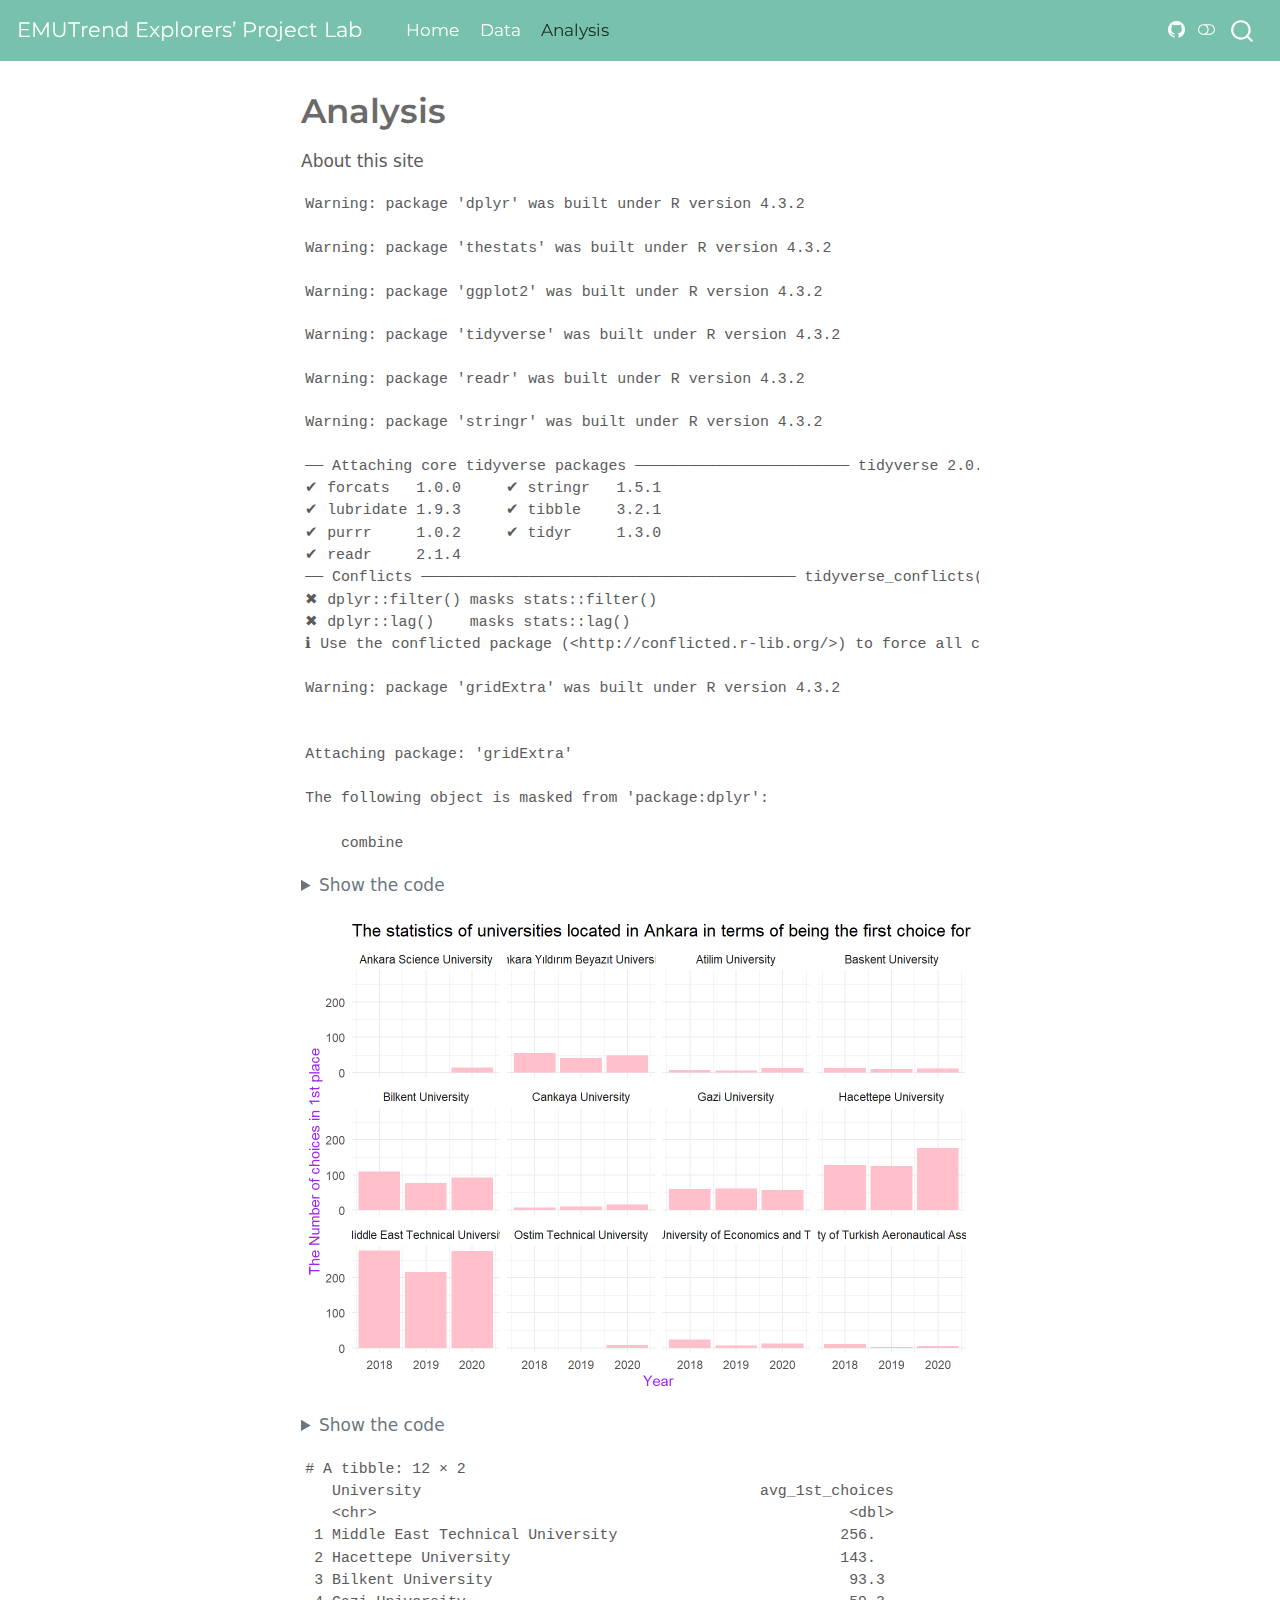
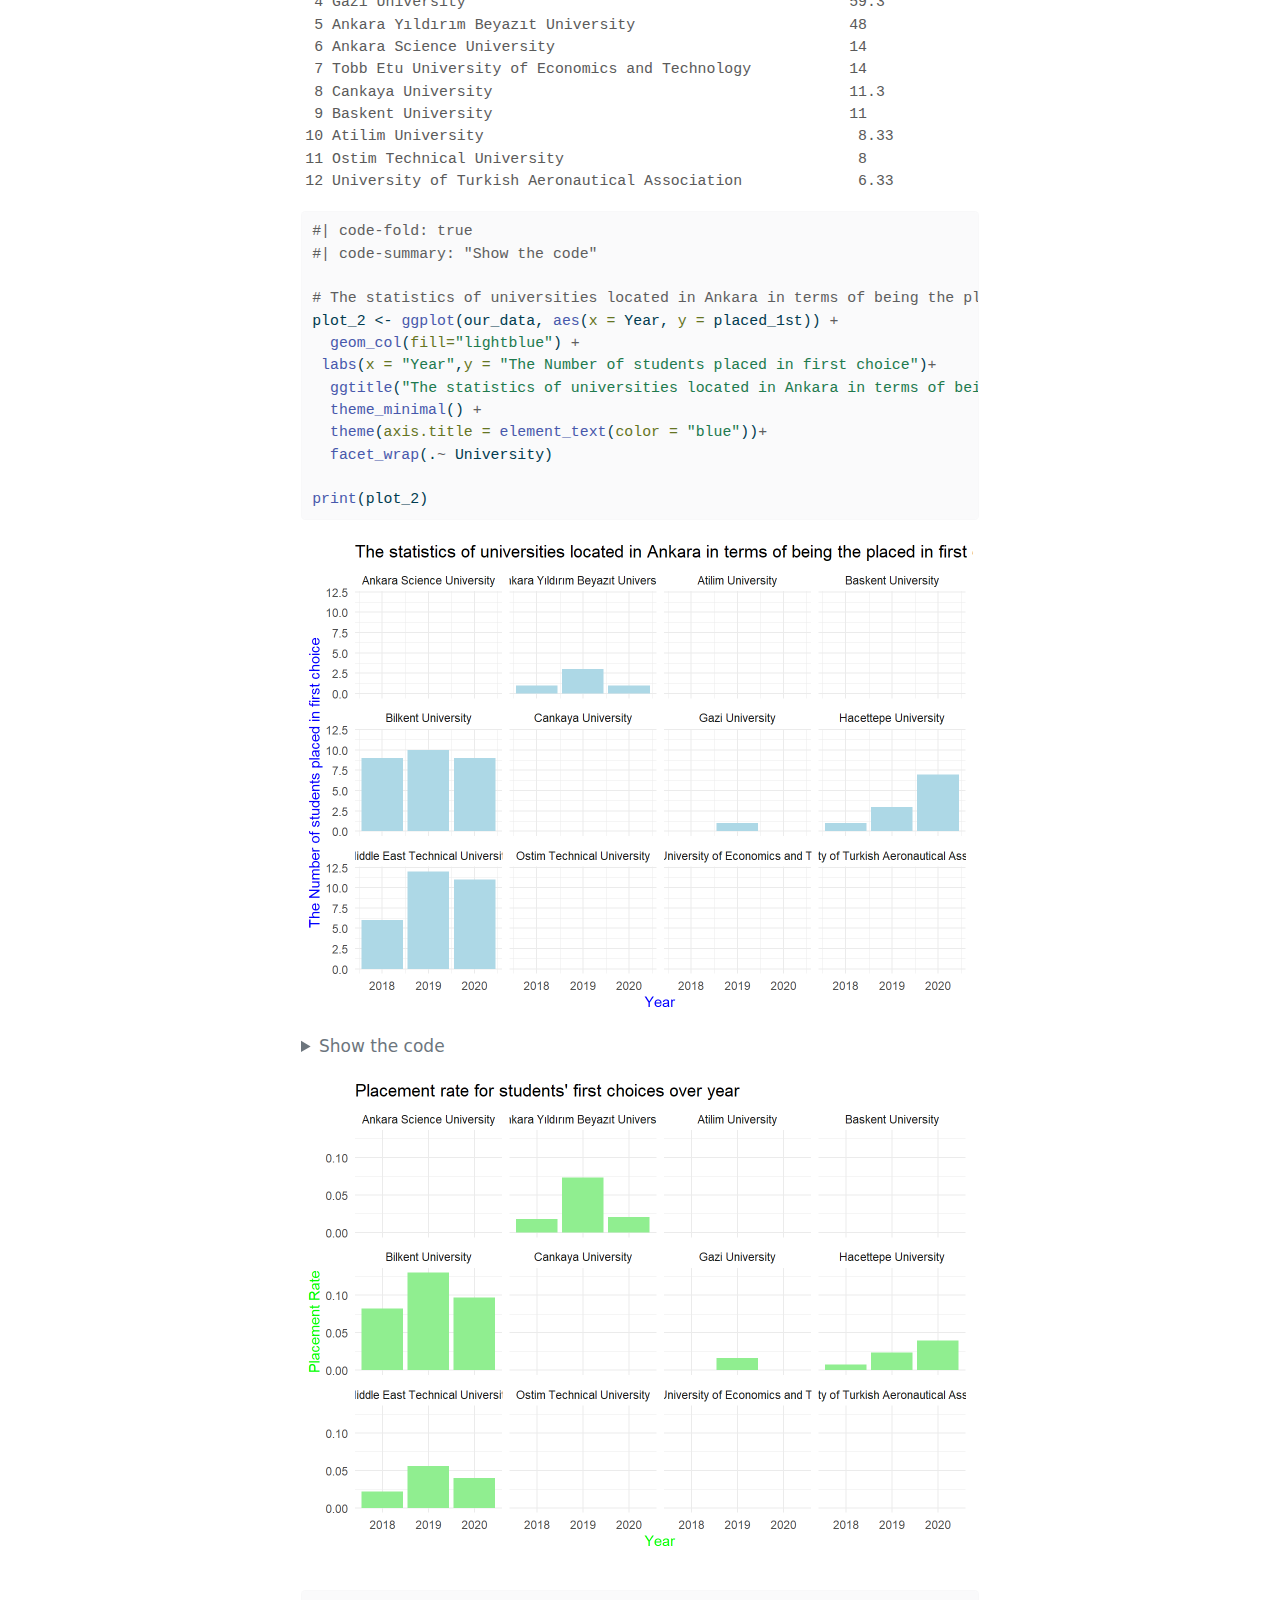
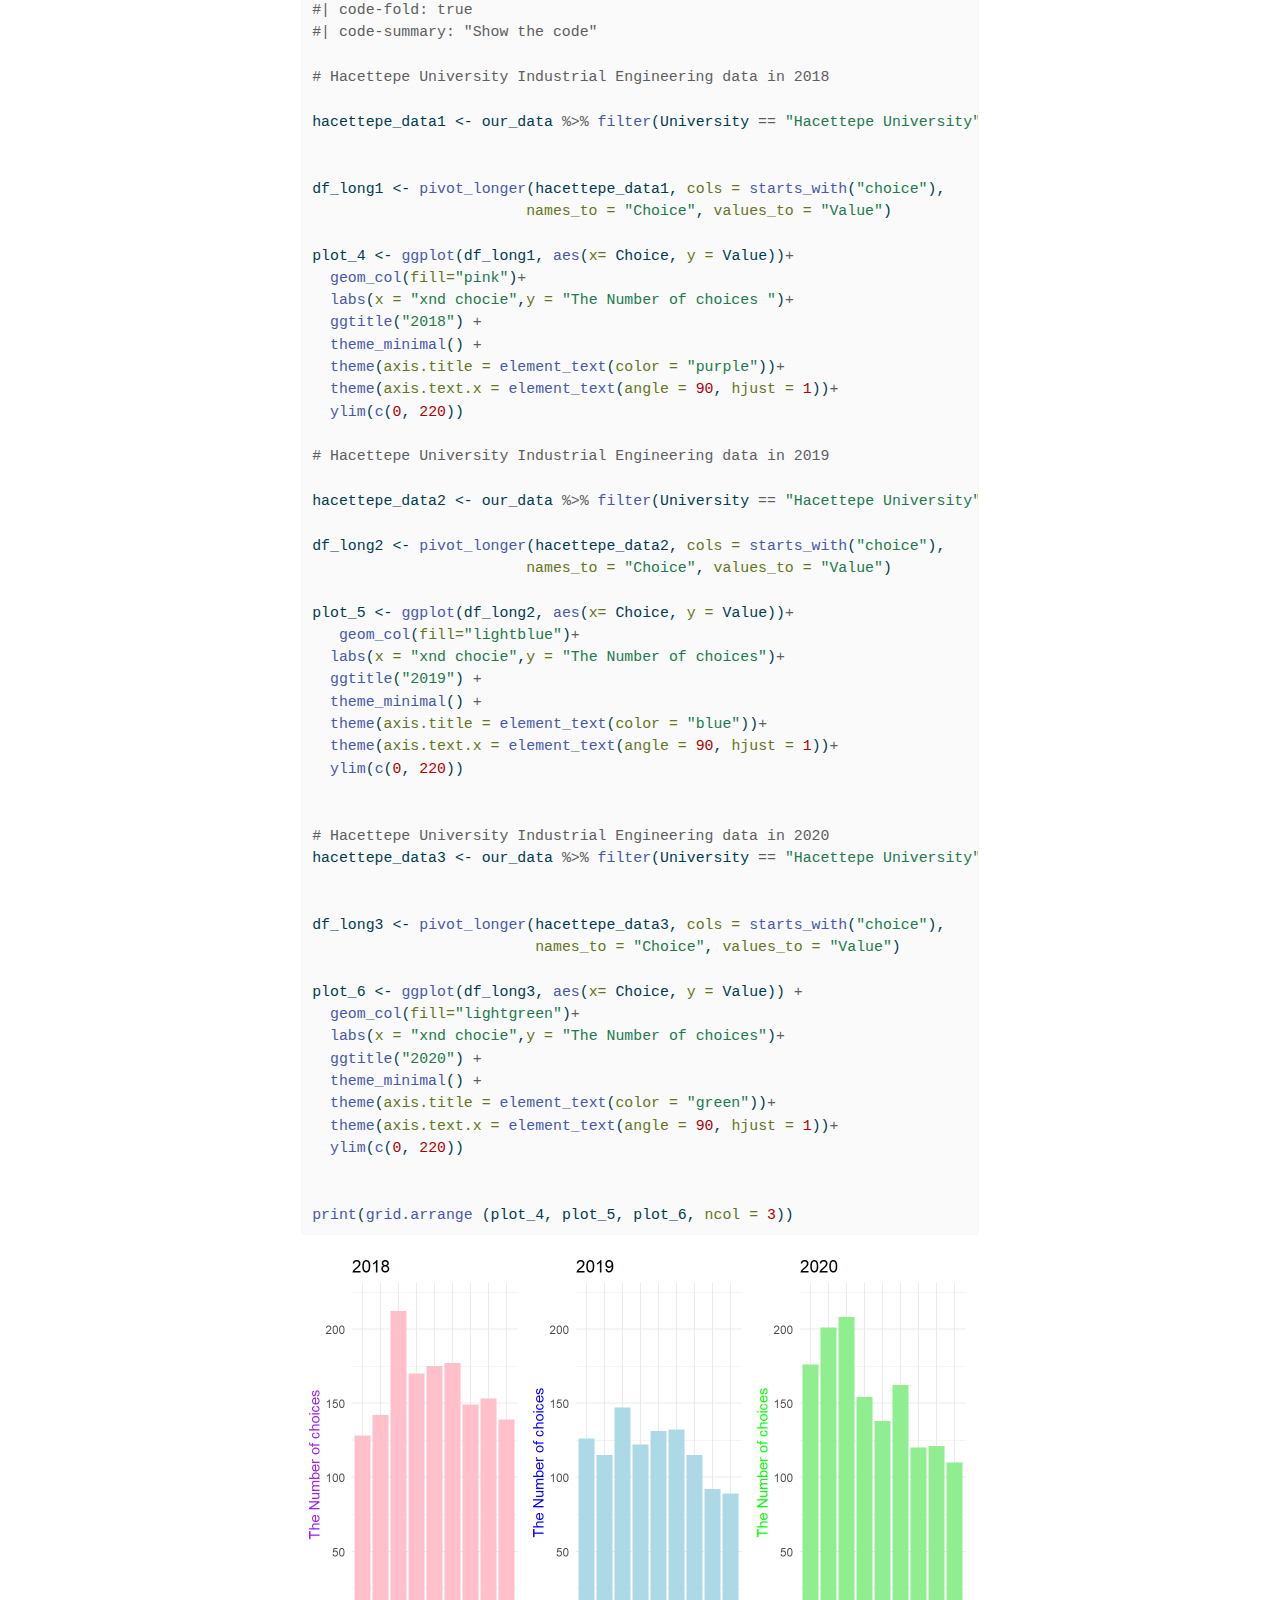
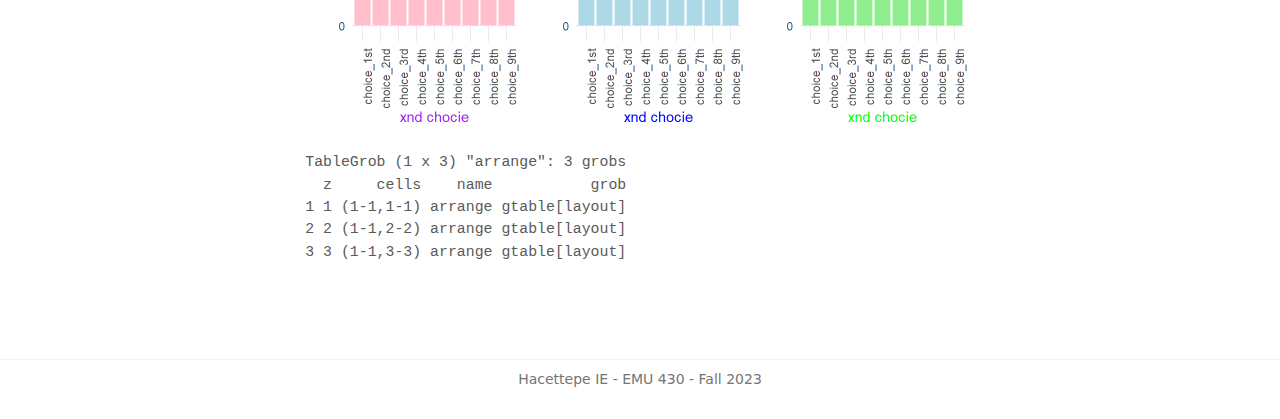
==== commit f9403637: "suu" ====
--- a/docs/analysis.html
+++ b/docs/analysis.html
@@ -180,14 +180,33 @@
 <pre><code>Warning: package 'ggplot2' was built under R version 4.3.2</code></pre>
 </div>
 <div class="cell-output cell-output-stderr">
+<pre><code>Warning: package 'tidyverse' was built under R version 4.3.2</code></pre>
+</div>
+<div class="cell-output cell-output-stderr">
+<pre><code>Warning: package 'readr' was built under R version 4.3.2</code></pre>
+</div>
+<div class="cell-output cell-output-stderr">
+<pre><code>Warning: package 'stringr' was built under R version 4.3.2</code></pre>
+</div>
+<div class="cell-output cell-output-stderr">
+<pre><code>── Attaching core tidyverse packages ──────────────────────── tidyverse 2.0.0 ──
+✔ forcats   1.0.0     ✔ stringr   1.5.1
+✔ lubridate 1.9.3     ✔ tibble    3.2.1
+✔ purrr     1.0.2     ✔ tidyr     1.3.0
+✔ readr     2.1.4     
+── Conflicts ────────────────────────────────────────── tidyverse_conflicts() ──
+✖ dplyr::filter() masks stats::filter()
+✖ dplyr::lag()    masks stats::lag()
+ℹ Use the conflicted package (&lt;http://conflicted.r-lib.org/&gt;) to force all conflicts to become errors</code></pre>
+</div>
+<div class="cell-output cell-output-stderr">
 <pre><code>Warning: package 'gridExtra' was built under R version 4.3.2</code></pre>
 </div>
 <div class="cell-output cell-output-stderr">
 <pre><code>
-Attaching package: 'gridExtra'</code></pre>
-</div>
-<div class="cell-output cell-output-stderr">
-<pre><code>The following object is masked from 'package:dplyr':
+Attaching package: 'gridExtra'
+
+The following object is masked from 'package:dplyr':
 
     combine</code></pre>
 </div>
@@ -195,117 +214,144 @@
 <div class="cell">
 <details>
 <summary>Show the code</summary>
-<div class="sourceCode cell-code" id="cb7"><pre class="sourceCode r code-with-copy"><code class="sourceCode r"><span id="cb7-1"><a href="#cb7-1" aria-hidden="true" tabindex="-1"></a><span class="co"># The statistics of universities located in Ankara in terms of being the placed in 1st choice for students</span></span>
-<span id="cb7-2"><a href="#cb7-2" aria-hidden="true" tabindex="-1"></a></span>
-<span id="cb7-3"><a href="#cb7-3" aria-hidden="true" tabindex="-1"></a>plot_2 <span class="ot">&lt;-</span> <span class="fu">ggplot</span>(our_data, <span class="fu">aes</span>(<span class="at">x =</span> Year, <span class="at">y =</span> placed_1st)) <span class="sc">+</span> </span>
-<span id="cb7-4"><a href="#cb7-4" aria-hidden="true" tabindex="-1"></a>  <span class="fu">geom_col</span>(<span class="at">fill=</span><span class="st">"lightblue"</span>) <span class="sc">+</span></span>
-<span id="cb7-5"><a href="#cb7-5" aria-hidden="true" tabindex="-1"></a> <span class="fu">labs</span>(<span class="at">x =</span> <span class="st">"Year"</span>,<span class="at">y =</span> <span class="st">"The Number of students placed in first choice"</span>)<span class="sc">+</span></span>
-<span id="cb7-6"><a href="#cb7-6" aria-hidden="true" tabindex="-1"></a>  <span class="fu">ggtitle</span>(<span class="st">"The statistics of universities located in Ankara in terms of being the placed in first choice for students"</span>) <span class="sc">+</span></span>
-<span id="cb7-7"><a href="#cb7-7" aria-hidden="true" tabindex="-1"></a>  <span class="fu">theme_minimal</span>() <span class="sc">+</span></span>
-<span id="cb7-8"><a href="#cb7-8" aria-hidden="true" tabindex="-1"></a>  <span class="fu">theme</span>(<span class="at">axis.title =</span> <span class="fu">element_text</span>(<span class="at">color =</span> <span class="st">"blue"</span>))<span class="sc">+</span></span>
-<span id="cb7-9"><a href="#cb7-9" aria-hidden="true" tabindex="-1"></a>  <span class="fu">facet_wrap</span>(.<span class="sc">~</span> University)</span>
-<span id="cb7-10"><a href="#cb7-10" aria-hidden="true" tabindex="-1"></a><span class="fu">print</span>(plot_2)</span></code><button title="Copy to Clipboard" class="code-copy-button"><i class="bi"></i></button></pre></div>
+<div class="sourceCode cell-code" id="cb10"><pre class="sourceCode r code-with-copy"><code class="sourceCode r"><span id="cb10-1"><a href="#cb10-1" aria-hidden="true" tabindex="-1"></a><span class="co"># The statistics of universities located in Ankara in terms of being the first choice for  students</span></span>
+<span id="cb10-2"><a href="#cb10-2" aria-hidden="true" tabindex="-1"></a>plot_1 <span class="ot">&lt;-</span> <span class="fu">ggplot</span>(our_data, <span class="fu">aes</span>(<span class="at">x =</span> Year, <span class="at">y =</span> choice_1st)) <span class="sc">+</span></span>
+<span id="cb10-3"><a href="#cb10-3" aria-hidden="true" tabindex="-1"></a>  <span class="fu">geom_col</span>(<span class="at">fill=</span><span class="st">"pink"</span>)<span class="sc">+</span></span>
+<span id="cb10-4"><a href="#cb10-4" aria-hidden="true" tabindex="-1"></a>  <span class="fu">labs</span>(<span class="at">x =</span> <span class="st">"Year"</span>,<span class="at">y =</span> <span class="st">"The Number of choices in 1st place"</span>)<span class="sc">+</span></span>
+<span id="cb10-5"><a href="#cb10-5" aria-hidden="true" tabindex="-1"></a>  <span class="fu">ggtitle</span>(<span class="st">"The statistics of universities located in Ankara in terms of being the first choice for students"</span>) <span class="sc">+</span></span>
+<span id="cb10-6"><a href="#cb10-6" aria-hidden="true" tabindex="-1"></a>  <span class="fu">theme_minimal</span>() <span class="sc">+</span></span>
+<span id="cb10-7"><a href="#cb10-7" aria-hidden="true" tabindex="-1"></a>  <span class="fu">theme</span>(<span class="at">axis.title =</span> <span class="fu">element_text</span>(<span class="at">color =</span> <span class="st">"purple"</span>))<span class="sc">+</span></span>
+<span id="cb10-8"><a href="#cb10-8" aria-hidden="true" tabindex="-1"></a>  <span class="fu">facet_wrap</span>(.<span class="sc">~</span> University)</span>
+<span id="cb10-9"><a href="#cb10-9" aria-hidden="true" tabindex="-1"></a><span class="fu">print</span>(plot_1)</span></code><button title="Copy to Clipboard" class="code-copy-button"><i class="bi"></i></button></pre></div>
 </details>
 <div class="cell-output-display">
 <p><img src="analysis_files/figure-html/unnamed-chunk-2-1.png" class="img-fluid" width="672"></p>
 </div>
 </div>
 <div class="cell">
-<div class="sourceCode cell-code" id="cb8"><pre class="sourceCode r code-with-copy"><code class="sourceCode r"><span id="cb8-1"><a href="#cb8-1" aria-hidden="true" tabindex="-1"></a><span class="co">#| code-fold: true</span></span>
-<span id="cb8-2"><a href="#cb8-2" aria-hidden="true" tabindex="-1"></a><span class="co">#| code-summary: "Show the code"</span></span>
-<span id="cb8-3"><a href="#cb8-3" aria-hidden="true" tabindex="-1"></a></span>
-<span id="cb8-4"><a href="#cb8-4" aria-hidden="true" tabindex="-1"></a><span class="co"># The statistics of universities located in Ankara in terms of being the placed in 1st choice for students</span></span>
-<span id="cb8-5"><a href="#cb8-5" aria-hidden="true" tabindex="-1"></a>plot_2 <span class="ot">&lt;-</span> <span class="fu">ggplot</span>(our_data, <span class="fu">aes</span>(<span class="at">x =</span> Year, <span class="at">y =</span> placed_1st)) <span class="sc">+</span> </span>
-<span id="cb8-6"><a href="#cb8-6" aria-hidden="true" tabindex="-1"></a>  <span class="fu">geom_col</span>(<span class="at">fill=</span><span class="st">"lightblue"</span>) <span class="sc">+</span></span>
-<span id="cb8-7"><a href="#cb8-7" aria-hidden="true" tabindex="-1"></a> <span class="fu">labs</span>(<span class="at">x =</span> <span class="st">"Year"</span>,<span class="at">y =</span> <span class="st">"The Number of students placed in first choice"</span>)<span class="sc">+</span></span>
-<span id="cb8-8"><a href="#cb8-8" aria-hidden="true" tabindex="-1"></a>  <span class="fu">ggtitle</span>(<span class="st">"The statistics of universities located in Ankara in terms of being the placed in first choice for students"</span>) <span class="sc">+</span></span>
-<span id="cb8-9"><a href="#cb8-9" aria-hidden="true" tabindex="-1"></a>  <span class="fu">theme_minimal</span>() <span class="sc">+</span></span>
-<span id="cb8-10"><a href="#cb8-10" aria-hidden="true" tabindex="-1"></a>  <span class="fu">theme</span>(<span class="at">axis.title =</span> <span class="fu">element_text</span>(<span class="at">color =</span> <span class="st">"blue"</span>))<span class="sc">+</span></span>
-<span id="cb8-11"><a href="#cb8-11" aria-hidden="true" tabindex="-1"></a>  <span class="fu">facet_wrap</span>(.<span class="sc">~</span> University)</span>
-<span id="cb8-12"><a href="#cb8-12" aria-hidden="true" tabindex="-1"></a></span>
-<span id="cb8-13"><a href="#cb8-13" aria-hidden="true" tabindex="-1"></a><span class="fu">print</span>(plot_2)</span></code><button title="Copy to Clipboard" class="code-copy-button"><i class="bi"></i></button></pre></div>
+<details>
+<summary>Show the code</summary>
+<div class="sourceCode cell-code" id="cb11"><pre class="sourceCode r code-with-copy"><code class="sourceCode r"><span id="cb11-1"><a href="#cb11-1" aria-hidden="true" tabindex="-1"></a>avg_first_choices <span class="ot">&lt;-</span> our_data <span class="sc">%&gt;%</span> <span class="fu">group_by</span>(University) <span class="sc">%&gt;%</span> </span>
+<span id="cb11-2"><a href="#cb11-2" aria-hidden="true" tabindex="-1"></a>  <span class="fu">summarise</span>(<span class="at">avg_1st_choices =</span> <span class="fu">mean</span>(choice_1st)) <span class="sc">%&gt;%</span></span>
+<span id="cb11-3"><a href="#cb11-3" aria-hidden="true" tabindex="-1"></a>  <span class="fu">arrange</span>(<span class="fu">desc</span>(avg_1st_choices))</span>
+<span id="cb11-4"><a href="#cb11-4" aria-hidden="true" tabindex="-1"></a><span class="fu">print</span>(avg_first_choices)</span></code><button title="Copy to Clipboard" class="code-copy-button"><i class="bi"></i></button></pre></div>
+</details>
+<div class="cell-output cell-output-stdout">
+<pre><code># A tibble: 12 × 2
+   University                                      avg_1st_choices
+   &lt;chr&gt;                                                     &lt;dbl&gt;
+ 1 Middle East Technical University                         256.  
+ 2 Hacettepe University                                     143.  
+ 3 Bilkent University                                        93.3 
+ 4 Gazi University                                           59.3 
+ 5 Ankara Yıldırım Beyazıt University                        48   
+ 6 Ankara Science University                                 14   
+ 7 Tobb Etu University of Economics and Technology           14   
+ 8 Cankaya University                                        11.3 
+ 9 Baskent University                                        11   
+10 Atilim University                                          8.33
+11 Ostim Technical University                                 8   
+12 University of Turkish Aeronautical Association             6.33</code></pre>
+</div>
+</div>
+<div class="cell">
+<div class="sourceCode cell-code" id="cb13"><pre class="sourceCode r code-with-copy"><code class="sourceCode r"><span id="cb13-1"><a href="#cb13-1" aria-hidden="true" tabindex="-1"></a><span class="co">#| code-fold: true</span></span>
+<span id="cb13-2"><a href="#cb13-2" aria-hidden="true" tabindex="-1"></a><span class="co">#| code-summary: "Show the code"</span></span>
+<span id="cb13-3"><a href="#cb13-3" aria-hidden="true" tabindex="-1"></a></span>
+<span id="cb13-4"><a href="#cb13-4" aria-hidden="true" tabindex="-1"></a><span class="co"># The statistics of universities located in Ankara in terms of being the placed in 1st choice for students</span></span>
+<span id="cb13-5"><a href="#cb13-5" aria-hidden="true" tabindex="-1"></a>plot_2 <span class="ot">&lt;-</span> <span class="fu">ggplot</span>(our_data, <span class="fu">aes</span>(<span class="at">x =</span> Year, <span class="at">y =</span> placed_1st)) <span class="sc">+</span> </span>
+<span id="cb13-6"><a href="#cb13-6" aria-hidden="true" tabindex="-1"></a>  <span class="fu">geom_col</span>(<span class="at">fill=</span><span class="st">"lightblue"</span>) <span class="sc">+</span></span>
+<span id="cb13-7"><a href="#cb13-7" aria-hidden="true" tabindex="-1"></a> <span class="fu">labs</span>(<span class="at">x =</span> <span class="st">"Year"</span>,<span class="at">y =</span> <span class="st">"The Number of students placed in first choice"</span>)<span class="sc">+</span></span>
+<span id="cb13-8"><a href="#cb13-8" aria-hidden="true" tabindex="-1"></a>  <span class="fu">ggtitle</span>(<span class="st">"The statistics of universities located in Ankara in terms of being the placed in first choice for students"</span>) <span class="sc">+</span></span>
+<span id="cb13-9"><a href="#cb13-9" aria-hidden="true" tabindex="-1"></a>  <span class="fu">theme_minimal</span>() <span class="sc">+</span></span>
+<span id="cb13-10"><a href="#cb13-10" aria-hidden="true" tabindex="-1"></a>  <span class="fu">theme</span>(<span class="at">axis.title =</span> <span class="fu">element_text</span>(<span class="at">color =</span> <span class="st">"blue"</span>))<span class="sc">+</span></span>
+<span id="cb13-11"><a href="#cb13-11" aria-hidden="true" tabindex="-1"></a>  <span class="fu">facet_wrap</span>(.<span class="sc">~</span> University)</span>
+<span id="cb13-12"><a href="#cb13-12" aria-hidden="true" tabindex="-1"></a></span>
+<span id="cb13-13"><a href="#cb13-13" aria-hidden="true" tabindex="-1"></a><span class="fu">print</span>(plot_2)</span></code><button title="Copy to Clipboard" class="code-copy-button"><i class="bi"></i></button></pre></div>
 <div class="cell-output-display">
-<p><img src="analysis_files/figure-html/unnamed-chunk-3-1.png" class="img-fluid" width="672"></p>
+<p><img src="analysis_files/figure-html/unnamed-chunk-4-1.png" class="img-fluid" width="672"></p>
 </div>
 </div>
 <div class="cell">
 <details>
 <summary>Show the code</summary>
-<div class="sourceCode cell-code" id="cb9"><pre class="sourceCode r code-with-copy"><code class="sourceCode r"><span id="cb9-1"><a href="#cb9-1" aria-hidden="true" tabindex="-1"></a><span class="co"># Placement rate for students' first choices</span></span>
-<span id="cb9-2"><a href="#cb9-2" aria-hidden="true" tabindex="-1"></a></span>
-<span id="cb9-3"><a href="#cb9-3" aria-hidden="true" tabindex="-1"></a></span>
-<span id="cb9-4"><a href="#cb9-4" aria-hidden="true" tabindex="-1"></a>departments <span class="ot">&lt;-</span> <span class="fu">c</span>(<span class="st">"Industrial Engineering(English)"</span>,<span class="st">"Industrial Engineering (English) (Scholarship)"</span>)</span>
-<span id="cb9-5"><a href="#cb9-5" aria-hidden="true" tabindex="-1"></a>placment_rate_data <span class="ot">&lt;-</span> our_data <span class="sc">%&gt;%</span> <span class="fu">filter</span>(Department <span class="sc">%in%</span> departments) <span class="sc">%&gt;%</span> <span class="fu">mutate</span>(<span class="at">placement_rate =</span> placed_1st<span class="sc">/</span>choice_1st) <span class="sc">%&gt;%</span> <span class="fu">select</span>(Year, University, placement_rate)</span>
-<span id="cb9-6"><a href="#cb9-6" aria-hidden="true" tabindex="-1"></a></span>
-<span id="cb9-7"><a href="#cb9-7" aria-hidden="true" tabindex="-1"></a>plot_3 <span class="ot">&lt;-</span> <span class="fu">ggplot</span>(<span class="fu">na.omit</span>(placment_rate_data), <span class="fu">aes</span>(<span class="at">x =</span> <span class="fu">as.factor</span>(Year), <span class="at">y =</span> placement_rate)) <span class="sc">+</span></span>
-<span id="cb9-8"><a href="#cb9-8" aria-hidden="true" tabindex="-1"></a>  <span class="fu">geom_col</span>(<span class="at">fill=</span><span class="st">"lightgreen"</span>) <span class="sc">+</span></span>
-<span id="cb9-9"><a href="#cb9-9" aria-hidden="true" tabindex="-1"></a>  <span class="fu">labs</span>(<span class="at">x =</span> <span class="st">"Year"</span>,<span class="at">y =</span> <span class="st">"Placement Rate"</span>)<span class="sc">+</span></span>
-<span id="cb9-10"><a href="#cb9-10" aria-hidden="true" tabindex="-1"></a>  <span class="fu">ggtitle</span>(<span class="st">"Placement rate for students' first choices over year"</span>) <span class="sc">+</span></span>
-<span id="cb9-11"><a href="#cb9-11" aria-hidden="true" tabindex="-1"></a>  <span class="fu">theme_minimal</span>() <span class="sc">+</span></span>
-<span id="cb9-12"><a href="#cb9-12" aria-hidden="true" tabindex="-1"></a>  <span class="fu">theme</span>(<span class="at">axis.title =</span> <span class="fu">element_text</span>(<span class="at">color =</span> <span class="st">"green"</span>))<span class="sc">+</span></span>
-<span id="cb9-13"><a href="#cb9-13" aria-hidden="true" tabindex="-1"></a>  <span class="fu">facet_wrap</span>(.<span class="sc">~</span> University)</span>
-<span id="cb9-14"><a href="#cb9-14" aria-hidden="true" tabindex="-1"></a></span>
-<span id="cb9-15"><a href="#cb9-15" aria-hidden="true" tabindex="-1"></a><span class="fu">print</span>(plot_3)</span></code><button title="Copy to Clipboard" class="code-copy-button"><i class="bi"></i></button></pre></div>
+<div class="sourceCode cell-code" id="cb14"><pre class="sourceCode r code-with-copy"><code class="sourceCode r"><span id="cb14-1"><a href="#cb14-1" aria-hidden="true" tabindex="-1"></a><span class="co"># Placement rate for students' first choices</span></span>
+<span id="cb14-2"><a href="#cb14-2" aria-hidden="true" tabindex="-1"></a></span>
+<span id="cb14-3"><a href="#cb14-3" aria-hidden="true" tabindex="-1"></a></span>
+<span id="cb14-4"><a href="#cb14-4" aria-hidden="true" tabindex="-1"></a>placment_rate_data <span class="ot">&lt;-</span> our_data <span class="sc">%&gt;%</span> <span class="fu">mutate</span>(<span class="at">placement_rate =</span> placed_1st<span class="sc">/</span>choice_1st) <span class="sc">%&gt;%</span> <span class="fu">select</span>(Year, University, placement_rate)</span>
+<span id="cb14-5"><a href="#cb14-5" aria-hidden="true" tabindex="-1"></a></span>
+<span id="cb14-6"><a href="#cb14-6" aria-hidden="true" tabindex="-1"></a>plot_3 <span class="ot">&lt;-</span> <span class="fu">ggplot</span>(<span class="fu">na.omit</span>(placment_rate_data), <span class="fu">aes</span>(<span class="at">x =</span> <span class="fu">as.factor</span>(Year), <span class="at">y =</span> placement_rate)) <span class="sc">+</span></span>
+<span id="cb14-7"><a href="#cb14-7" aria-hidden="true" tabindex="-1"></a>  <span class="fu">geom_col</span>(<span class="at">fill=</span><span class="st">"lightgreen"</span>) <span class="sc">+</span></span>
+<span id="cb14-8"><a href="#cb14-8" aria-hidden="true" tabindex="-1"></a>  <span class="fu">labs</span>(<span class="at">x =</span> <span class="st">"Year"</span>,<span class="at">y =</span> <span class="st">"Placement Rate"</span>)<span class="sc">+</span></span>
+<span id="cb14-9"><a href="#cb14-9" aria-hidden="true" tabindex="-1"></a>  <span class="fu">ggtitle</span>(<span class="st">"Placement rate for students' first choices over year"</span>) <span class="sc">+</span></span>
+<span id="cb14-10"><a href="#cb14-10" aria-hidden="true" tabindex="-1"></a>  <span class="fu">theme_minimal</span>() <span class="sc">+</span></span>
+<span id="cb14-11"><a href="#cb14-11" aria-hidden="true" tabindex="-1"></a>  <span class="fu">theme</span>(<span class="at">axis.title =</span> <span class="fu">element_text</span>(<span class="at">color =</span> <span class="st">"green"</span>))<span class="sc">+</span></span>
+<span id="cb14-12"><a href="#cb14-12" aria-hidden="true" tabindex="-1"></a>  <span class="fu">facet_wrap</span>(.<span class="sc">~</span> University)</span>
+<span id="cb14-13"><a href="#cb14-13" aria-hidden="true" tabindex="-1"></a></span>
+<span id="cb14-14"><a href="#cb14-14" aria-hidden="true" tabindex="-1"></a><span class="fu">print</span>(plot_3)</span></code><button title="Copy to Clipboard" class="code-copy-button"><i class="bi"></i></button></pre></div>
 </details>
 <div class="cell-output-display">
-<p><img src="analysis_files/figure-html/unnamed-chunk-4-1.png" class="img-fluid" width="672"></p>
+<p><img src="analysis_files/figure-html/unnamed-chunk-5-1.png" class="img-fluid" width="672"></p>
 </div>
 </div>
 <div class="cell">
-<div class="sourceCode cell-code" id="cb10"><pre class="sourceCode r code-with-copy"><code class="sourceCode r"><span id="cb10-1"><a href="#cb10-1" aria-hidden="true" tabindex="-1"></a><span class="co">#| code-fold: true</span></span>
-<span id="cb10-2"><a href="#cb10-2" aria-hidden="true" tabindex="-1"></a><span class="co">#| code-summary: "Show the code"</span></span>
-<span id="cb10-3"><a href="#cb10-3" aria-hidden="true" tabindex="-1"></a></span>
-<span id="cb10-4"><a href="#cb10-4" aria-hidden="true" tabindex="-1"></a><span class="co"># Hacettepe University Industrial Engineering data in 2018</span></span>
-<span id="cb10-5"><a href="#cb10-5" aria-hidden="true" tabindex="-1"></a></span>
-<span id="cb10-6"><a href="#cb10-6" aria-hidden="true" tabindex="-1"></a>hacettepe_data1 <span class="ot">&lt;-</span> our_data <span class="sc">%&gt;%</span> <span class="fu">filter</span>(University <span class="sc">==</span> <span class="st">"Hacettepe University"</span>,Year <span class="sc">==</span> <span class="dv">2018</span>)</span>
-<span id="cb10-7"><a href="#cb10-7" aria-hidden="true" tabindex="-1"></a></span>
-<span id="cb10-8"><a href="#cb10-8" aria-hidden="true" tabindex="-1"></a></span>
-<span id="cb10-9"><a href="#cb10-9" aria-hidden="true" tabindex="-1"></a>df_long1 <span class="ot">&lt;-</span> <span class="fu">pivot_longer</span>(hacettepe_data1, <span class="at">cols =</span> <span class="fu">starts_with</span>(<span class="st">"choice"</span>),</span>
-<span id="cb10-10"><a href="#cb10-10" aria-hidden="true" tabindex="-1"></a>                        <span class="at">names_to =</span> <span class="st">"Choice"</span>, <span class="at">values_to =</span> <span class="st">"Value"</span>)</span>
-<span id="cb10-11"><a href="#cb10-11" aria-hidden="true" tabindex="-1"></a></span>
-<span id="cb10-12"><a href="#cb10-12" aria-hidden="true" tabindex="-1"></a>plot_4 <span class="ot">&lt;-</span> <span class="fu">ggplot</span>(df_long1, <span class="fu">aes</span>(<span class="at">x=</span> Choice, <span class="at">y =</span> Value))<span class="sc">+</span></span>
-<span id="cb10-13"><a href="#cb10-13" aria-hidden="true" tabindex="-1"></a>  <span class="fu">geom_col</span>(<span class="at">fill=</span><span class="st">"pink"</span>)<span class="sc">+</span></span>
-<span id="cb10-14"><a href="#cb10-14" aria-hidden="true" tabindex="-1"></a>  <span class="fu">labs</span>(<span class="at">x =</span> <span class="st">"xnd chocie"</span>,<span class="at">y =</span> <span class="st">"The Number of choices "</span>)<span class="sc">+</span></span>
-<span id="cb10-15"><a href="#cb10-15" aria-hidden="true" tabindex="-1"></a>  <span class="fu">ggtitle</span>(<span class="st">"2018"</span>) <span class="sc">+</span></span>
-<span id="cb10-16"><a href="#cb10-16" aria-hidden="true" tabindex="-1"></a>  <span class="fu">theme_minimal</span>() <span class="sc">+</span></span>
-<span id="cb10-17"><a href="#cb10-17" aria-hidden="true" tabindex="-1"></a>  <span class="fu">theme</span>(<span class="at">axis.title =</span> <span class="fu">element_text</span>(<span class="at">color =</span> <span class="st">"purple"</span>))<span class="sc">+</span></span>
-<span id="cb10-18"><a href="#cb10-18" aria-hidden="true" tabindex="-1"></a>  <span class="fu">theme</span>(<span class="at">axis.text.x =</span> <span class="fu">element_text</span>(<span class="at">angle =</span> <span class="dv">90</span>, <span class="at">hjust =</span> <span class="dv">1</span>))</span>
-<span id="cb10-19"><a href="#cb10-19" aria-hidden="true" tabindex="-1"></a></span>
-<span id="cb10-20"><a href="#cb10-20" aria-hidden="true" tabindex="-1"></a><span class="co"># Hacettepe University Industrial Engineering data in 2019</span></span>
-<span id="cb10-21"><a href="#cb10-21" aria-hidden="true" tabindex="-1"></a></span>
-<span id="cb10-22"><a href="#cb10-22" aria-hidden="true" tabindex="-1"></a>hacettepe_data2 <span class="ot">&lt;-</span> our_data <span class="sc">%&gt;%</span> <span class="fu">filter</span>(University <span class="sc">==</span> <span class="st">"Hacettepe University"</span>,Year <span class="sc">==</span> <span class="dv">2019</span>)</span>
-<span id="cb10-23"><a href="#cb10-23" aria-hidden="true" tabindex="-1"></a></span>
-<span id="cb10-24"><a href="#cb10-24" aria-hidden="true" tabindex="-1"></a>df_long2 <span class="ot">&lt;-</span> <span class="fu">pivot_longer</span>(hacettepe_data2, <span class="at">cols =</span> <span class="fu">starts_with</span>(<span class="st">"choice"</span>),</span>
-<span id="cb10-25"><a href="#cb10-25" aria-hidden="true" tabindex="-1"></a>                        <span class="at">names_to =</span> <span class="st">"Choice"</span>, <span class="at">values_to =</span> <span class="st">"Value"</span>)</span>
-<span id="cb10-26"><a href="#cb10-26" aria-hidden="true" tabindex="-1"></a></span>
-<span id="cb10-27"><a href="#cb10-27" aria-hidden="true" tabindex="-1"></a>plot_5 <span class="ot">&lt;-</span> <span class="fu">ggplot</span>(df_long2, <span class="fu">aes</span>(<span class="at">x=</span> Choice, <span class="at">y =</span> Value))<span class="sc">+</span></span>
-<span id="cb10-28"><a href="#cb10-28" aria-hidden="true" tabindex="-1"></a>   <span class="fu">geom_col</span>(<span class="at">fill=</span><span class="st">"lightblue"</span>)<span class="sc">+</span></span>
-<span id="cb10-29"><a href="#cb10-29" aria-hidden="true" tabindex="-1"></a>  <span class="fu">labs</span>(<span class="at">x =</span> <span class="st">"xnd chocie"</span>,<span class="at">y =</span> <span class="st">"The Number of choices"</span>)<span class="sc">+</span></span>
-<span id="cb10-30"><a href="#cb10-30" aria-hidden="true" tabindex="-1"></a>  <span class="fu">ggtitle</span>(<span class="st">"2019"</span>) <span class="sc">+</span></span>
-<span id="cb10-31"><a href="#cb10-31" aria-hidden="true" tabindex="-1"></a>  <span class="fu">theme_minimal</span>() <span class="sc">+</span></span>
-<span id="cb10-32"><a href="#cb10-32" aria-hidden="true" tabindex="-1"></a>  <span class="fu">theme</span>(<span class="at">axis.title =</span> <span class="fu">element_text</span>(<span class="at">color =</span> <span class="st">"blue"</span>))<span class="sc">+</span></span>
-<span id="cb10-33"><a href="#cb10-33" aria-hidden="true" tabindex="-1"></a>  <span class="fu">theme</span>(<span class="at">axis.text.x =</span> <span class="fu">element_text</span>(<span class="at">angle =</span> <span class="dv">90</span>, <span class="at">hjust =</span> <span class="dv">1</span>))</span>
-<span id="cb10-34"><a href="#cb10-34" aria-hidden="true" tabindex="-1"></a></span>
-<span id="cb10-35"><a href="#cb10-35" aria-hidden="true" tabindex="-1"></a></span>
-<span id="cb10-36"><a href="#cb10-36" aria-hidden="true" tabindex="-1"></a><span class="co"># Hacettepe University Industrial Engineering data in 2020</span></span>
-<span id="cb10-37"><a href="#cb10-37" aria-hidden="true" tabindex="-1"></a>hacettepe_data3 <span class="ot">&lt;-</span> our_data <span class="sc">%&gt;%</span> <span class="fu">filter</span>(University <span class="sc">==</span> <span class="st">"Hacettepe University"</span>,Year <span class="sc">==</span> <span class="dv">2020</span>)</span>
-<span id="cb10-38"><a href="#cb10-38" aria-hidden="true" tabindex="-1"></a></span>
-<span id="cb10-39"><a href="#cb10-39" aria-hidden="true" tabindex="-1"></a></span>
-<span id="cb10-40"><a href="#cb10-40" aria-hidden="true" tabindex="-1"></a>df_long3 <span class="ot">&lt;-</span> <span class="fu">pivot_longer</span>(hacettepe_data3, <span class="at">cols =</span> <span class="fu">starts_with</span>(<span class="st">"choice"</span>),</span>
-<span id="cb10-41"><a href="#cb10-41" aria-hidden="true" tabindex="-1"></a>                         <span class="at">names_to =</span> <span class="st">"Choice"</span>, <span class="at">values_to =</span> <span class="st">"Value"</span>)</span>
-<span id="cb10-42"><a href="#cb10-42" aria-hidden="true" tabindex="-1"></a></span>
-<span id="cb10-43"><a href="#cb10-43" aria-hidden="true" tabindex="-1"></a>plot_6 <span class="ot">&lt;-</span> <span class="fu">ggplot</span>(df_long3, <span class="fu">aes</span>(<span class="at">x=</span> Choice, <span class="at">y =</span> Value)) <span class="sc">+</span> </span>
-<span id="cb10-44"><a href="#cb10-44" aria-hidden="true" tabindex="-1"></a>  <span class="fu">geom_col</span>(<span class="at">fill=</span><span class="st">"lightgreen"</span>)<span class="sc">+</span></span>
-<span id="cb10-45"><a href="#cb10-45" aria-hidden="true" tabindex="-1"></a>  <span class="fu">labs</span>(<span class="at">x =</span> <span class="st">"xnd chocie"</span>,<span class="at">y =</span> <span class="st">"The Number of choices"</span>)<span class="sc">+</span></span>
-<span id="cb10-46"><a href="#cb10-46" aria-hidden="true" tabindex="-1"></a>  <span class="fu">ggtitle</span>(<span class="st">"2020"</span>) <span class="sc">+</span></span>
-<span id="cb10-47"><a href="#cb10-47" aria-hidden="true" tabindex="-1"></a>  <span class="fu">theme_minimal</span>() <span class="sc">+</span></span>
-<span id="cb10-48"><a href="#cb10-48" aria-hidden="true" tabindex="-1"></a>  <span class="fu">theme</span>(<span class="at">axis.title =</span> <span class="fu">element_text</span>(<span class="at">color =</span> <span class="st">"green"</span>))<span class="sc">+</span></span>
-<span id="cb10-49"><a href="#cb10-49" aria-hidden="true" tabindex="-1"></a>  <span class="fu">theme</span>(<span class="at">axis.text.x =</span> <span class="fu">element_text</span>(<span class="at">angle =</span> <span class="dv">90</span>, <span class="at">hjust =</span> <span class="dv">1</span>))</span>
-<span id="cb10-50"><a href="#cb10-50" aria-hidden="true" tabindex="-1"></a></span>
-<span id="cb10-51"><a href="#cb10-51" aria-hidden="true" tabindex="-1"></a></span>
-<span id="cb10-52"><a href="#cb10-52" aria-hidden="true" tabindex="-1"></a><span class="fu">print</span>(<span class="fu">grid.arrange</span> (plot_4, plot_5, plot_6, <span class="at">ncol =</span> <span class="dv">3</span>))</span></code><button title="Copy to Clipboard" class="code-copy-button"><i class="bi"></i></button></pre></div>
+<div class="sourceCode cell-code" id="cb15"><pre class="sourceCode r code-with-copy"><code class="sourceCode r"><span id="cb15-1"><a href="#cb15-1" aria-hidden="true" tabindex="-1"></a><span class="co">#| code-fold: true</span></span>
+<span id="cb15-2"><a href="#cb15-2" aria-hidden="true" tabindex="-1"></a><span class="co">#| code-summary: "Show the code"</span></span>
+<span id="cb15-3"><a href="#cb15-3" aria-hidden="true" tabindex="-1"></a></span>
+<span id="cb15-4"><a href="#cb15-4" aria-hidden="true" tabindex="-1"></a><span class="co"># Hacettepe University Industrial Engineering data in 2018</span></span>
+<span id="cb15-5"><a href="#cb15-5" aria-hidden="true" tabindex="-1"></a></span>
+<span id="cb15-6"><a href="#cb15-6" aria-hidden="true" tabindex="-1"></a>hacettepe_data1 <span class="ot">&lt;-</span> our_data <span class="sc">%&gt;%</span> <span class="fu">filter</span>(University <span class="sc">==</span> <span class="st">"Hacettepe University"</span>,Year <span class="sc">==</span> <span class="dv">2018</span>)</span>
+<span id="cb15-7"><a href="#cb15-7" aria-hidden="true" tabindex="-1"></a></span>
+<span id="cb15-8"><a href="#cb15-8" aria-hidden="true" tabindex="-1"></a></span>
+<span id="cb15-9"><a href="#cb15-9" aria-hidden="true" tabindex="-1"></a>df_long1 <span class="ot">&lt;-</span> <span class="fu">pivot_longer</span>(hacettepe_data1, <span class="at">cols =</span> <span class="fu">starts_with</span>(<span class="st">"choice"</span>),</span>
+<span id="cb15-10"><a href="#cb15-10" aria-hidden="true" tabindex="-1"></a>                        <span class="at">names_to =</span> <span class="st">"Choice"</span>, <span class="at">values_to =</span> <span class="st">"Value"</span>)</span>
+<span id="cb15-11"><a href="#cb15-11" aria-hidden="true" tabindex="-1"></a></span>
+<span id="cb15-12"><a href="#cb15-12" aria-hidden="true" tabindex="-1"></a>plot_4 <span class="ot">&lt;-</span> <span class="fu">ggplot</span>(df_long1, <span class="fu">aes</span>(<span class="at">x=</span> Choice, <span class="at">y =</span> Value))<span class="sc">+</span></span>
+<span id="cb15-13"><a href="#cb15-13" aria-hidden="true" tabindex="-1"></a>  <span class="fu">geom_col</span>(<span class="at">fill=</span><span class="st">"pink"</span>)<span class="sc">+</span></span>
+<span id="cb15-14"><a href="#cb15-14" aria-hidden="true" tabindex="-1"></a>  <span class="fu">labs</span>(<span class="at">x =</span> <span class="st">"xnd chocie"</span>,<span class="at">y =</span> <span class="st">"The Number of choices "</span>)<span class="sc">+</span></span>
+<span id="cb15-15"><a href="#cb15-15" aria-hidden="true" tabindex="-1"></a>  <span class="fu">ggtitle</span>(<span class="st">"2018"</span>) <span class="sc">+</span></span>
+<span id="cb15-16"><a href="#cb15-16" aria-hidden="true" tabindex="-1"></a>  <span class="fu">theme_minimal</span>() <span class="sc">+</span></span>
+<span id="cb15-17"><a href="#cb15-17" aria-hidden="true" tabindex="-1"></a>  <span class="fu">theme</span>(<span class="at">axis.title =</span> <span class="fu">element_text</span>(<span class="at">color =</span> <span class="st">"purple"</span>))<span class="sc">+</span></span>
+<span id="cb15-18"><a href="#cb15-18" aria-hidden="true" tabindex="-1"></a>  <span class="fu">theme</span>(<span class="at">axis.text.x =</span> <span class="fu">element_text</span>(<span class="at">angle =</span> <span class="dv">90</span>, <span class="at">hjust =</span> <span class="dv">1</span>))<span class="sc">+</span></span>
+<span id="cb15-19"><a href="#cb15-19" aria-hidden="true" tabindex="-1"></a>  <span class="fu">ylim</span>(<span class="fu">c</span>(<span class="dv">0</span>, <span class="dv">220</span>))</span>
+<span id="cb15-20"><a href="#cb15-20" aria-hidden="true" tabindex="-1"></a></span>
+<span id="cb15-21"><a href="#cb15-21" aria-hidden="true" tabindex="-1"></a><span class="co"># Hacettepe University Industrial Engineering data in 2019</span></span>
+<span id="cb15-22"><a href="#cb15-22" aria-hidden="true" tabindex="-1"></a></span>
+<span id="cb15-23"><a href="#cb15-23" aria-hidden="true" tabindex="-1"></a>hacettepe_data2 <span class="ot">&lt;-</span> our_data <span class="sc">%&gt;%</span> <span class="fu">filter</span>(University <span class="sc">==</span> <span class="st">"Hacettepe University"</span>,Year <span class="sc">==</span> <span class="dv">2019</span>)</span>
+<span id="cb15-24"><a href="#cb15-24" aria-hidden="true" tabindex="-1"></a></span>
+<span id="cb15-25"><a href="#cb15-25" aria-hidden="true" tabindex="-1"></a>df_long2 <span class="ot">&lt;-</span> <span class="fu">pivot_longer</span>(hacettepe_data2, <span class="at">cols =</span> <span class="fu">starts_with</span>(<span class="st">"choice"</span>),</span>
+<span id="cb15-26"><a href="#cb15-26" aria-hidden="true" tabindex="-1"></a>                        <span class="at">names_to =</span> <span class="st">"Choice"</span>, <span class="at">values_to =</span> <span class="st">"Value"</span>)</span>
+<span id="cb15-27"><a href="#cb15-27" aria-hidden="true" tabindex="-1"></a></span>
+<span id="cb15-28"><a href="#cb15-28" aria-hidden="true" tabindex="-1"></a>plot_5 <span class="ot">&lt;-</span> <span class="fu">ggplot</span>(df_long2, <span class="fu">aes</span>(<span class="at">x=</span> Choice, <span class="at">y =</span> Value))<span class="sc">+</span></span>
+<span id="cb15-29"><a href="#cb15-29" aria-hidden="true" tabindex="-1"></a>   <span class="fu">geom_col</span>(<span class="at">fill=</span><span class="st">"lightblue"</span>)<span class="sc">+</span></span>
+<span id="cb15-30"><a href="#cb15-30" aria-hidden="true" tabindex="-1"></a>  <span class="fu">labs</span>(<span class="at">x =</span> <span class="st">"xnd chocie"</span>,<span class="at">y =</span> <span class="st">"The Number of choices"</span>)<span class="sc">+</span></span>
+<span id="cb15-31"><a href="#cb15-31" aria-hidden="true" tabindex="-1"></a>  <span class="fu">ggtitle</span>(<span class="st">"2019"</span>) <span class="sc">+</span></span>
+<span id="cb15-32"><a href="#cb15-32" aria-hidden="true" tabindex="-1"></a>  <span class="fu">theme_minimal</span>() <span class="sc">+</span></span>
+<span id="cb15-33"><a href="#cb15-33" aria-hidden="true" tabindex="-1"></a>  <span class="fu">theme</span>(<span class="at">axis.title =</span> <span class="fu">element_text</span>(<span class="at">color =</span> <span class="st">"blue"</span>))<span class="sc">+</span></span>
+<span id="cb15-34"><a href="#cb15-34" aria-hidden="true" tabindex="-1"></a>  <span class="fu">theme</span>(<span class="at">axis.text.x =</span> <span class="fu">element_text</span>(<span class="at">angle =</span> <span class="dv">90</span>, <span class="at">hjust =</span> <span class="dv">1</span>))<span class="sc">+</span></span>
+<span id="cb15-35"><a href="#cb15-35" aria-hidden="true" tabindex="-1"></a>  <span class="fu">ylim</span>(<span class="fu">c</span>(<span class="dv">0</span>, <span class="dv">220</span>))</span>
+<span id="cb15-36"><a href="#cb15-36" aria-hidden="true" tabindex="-1"></a></span>
+<span id="cb15-37"><a href="#cb15-37" aria-hidden="true" tabindex="-1"></a></span>
+<span id="cb15-38"><a href="#cb15-38" aria-hidden="true" tabindex="-1"></a><span class="co"># Hacettepe University Industrial Engineering data in 2020</span></span>
+<span id="cb15-39"><a href="#cb15-39" aria-hidden="true" tabindex="-1"></a>hacettepe_data3 <span class="ot">&lt;-</span> our_data <span class="sc">%&gt;%</span> <span class="fu">filter</span>(University <span class="sc">==</span> <span class="st">"Hacettepe University"</span>,Year <span class="sc">==</span> <span class="dv">2020</span>)</span>
+<span id="cb15-40"><a href="#cb15-40" aria-hidden="true" tabindex="-1"></a></span>
+<span id="cb15-41"><a href="#cb15-41" aria-hidden="true" tabindex="-1"></a></span>
+<span id="cb15-42"><a href="#cb15-42" aria-hidden="true" tabindex="-1"></a>df_long3 <span class="ot">&lt;-</span> <span class="fu">pivot_longer</span>(hacettepe_data3, <span class="at">cols =</span> <span class="fu">starts_with</span>(<span class="st">"choice"</span>),</span>
+<span id="cb15-43"><a href="#cb15-43" aria-hidden="true" tabindex="-1"></a>                         <span class="at">names_to =</span> <span class="st">"Choice"</span>, <span class="at">values_to =</span> <span class="st">"Value"</span>)</span>
+<span id="cb15-44"><a href="#cb15-44" aria-hidden="true" tabindex="-1"></a></span>
+<span id="cb15-45"><a href="#cb15-45" aria-hidden="true" tabindex="-1"></a>plot_6 <span class="ot">&lt;-</span> <span class="fu">ggplot</span>(df_long3, <span class="fu">aes</span>(<span class="at">x=</span> Choice, <span class="at">y =</span> Value)) <span class="sc">+</span> </span>
+<span id="cb15-46"><a href="#cb15-46" aria-hidden="true" tabindex="-1"></a>  <span class="fu">geom_col</span>(<span class="at">fill=</span><span class="st">"lightgreen"</span>)<span class="sc">+</span></span>
+<span id="cb15-47"><a href="#cb15-47" aria-hidden="true" tabindex="-1"></a>  <span class="fu">labs</span>(<span class="at">x =</span> <span class="st">"xnd chocie"</span>,<span class="at">y =</span> <span class="st">"The Number of choices"</span>)<span class="sc">+</span></span>
+<span id="cb15-48"><a href="#cb15-48" aria-hidden="true" tabindex="-1"></a>  <span class="fu">ggtitle</span>(<span class="st">"2020"</span>) <span class="sc">+</span></span>
+<span id="cb15-49"><a href="#cb15-49" aria-hidden="true" tabindex="-1"></a>  <span class="fu">theme_minimal</span>() <span class="sc">+</span></span>
+<span id="cb15-50"><a href="#cb15-50" aria-hidden="true" tabindex="-1"></a>  <span class="fu">theme</span>(<span class="at">axis.title =</span> <span class="fu">element_text</span>(<span class="at">color =</span> <span class="st">"green"</span>))<span class="sc">+</span></span>
+<span id="cb15-51"><a href="#cb15-51" aria-hidden="true" tabindex="-1"></a>  <span class="fu">theme</span>(<span class="at">axis.text.x =</span> <span class="fu">element_text</span>(<span class="at">angle =</span> <span class="dv">90</span>, <span class="at">hjust =</span> <span class="dv">1</span>))<span class="sc">+</span></span>
+<span id="cb15-52"><a href="#cb15-52" aria-hidden="true" tabindex="-1"></a>  <span class="fu">ylim</span>(<span class="fu">c</span>(<span class="dv">0</span>, <span class="dv">220</span>))</span>
+<span id="cb15-53"><a href="#cb15-53" aria-hidden="true" tabindex="-1"></a></span>
+<span id="cb15-54"><a href="#cb15-54" aria-hidden="true" tabindex="-1"></a></span>
+<span id="cb15-55"><a href="#cb15-55" aria-hidden="true" tabindex="-1"></a><span class="fu">print</span>(<span class="fu">grid.arrange</span> (plot_4, plot_5, plot_6, <span class="at">ncol =</span> <span class="dv">3</span>))</span></code><button title="Copy to Clipboard" class="code-copy-button"><i class="bi"></i></button></pre></div>
 <div class="cell-output-display">
-<p><img src="analysis_files/figure-html/unnamed-chunk-5-1.png" class="img-fluid" width="672"></p>
+<p><img src="analysis_files/figure-html/unnamed-chunk-6-1.png" class="img-fluid" width="672"></p>
 </div>
 <div class="cell-output cell-output-stdout">
 <pre><code>TableGrob (1 x 3) "arrange": 3 grobs
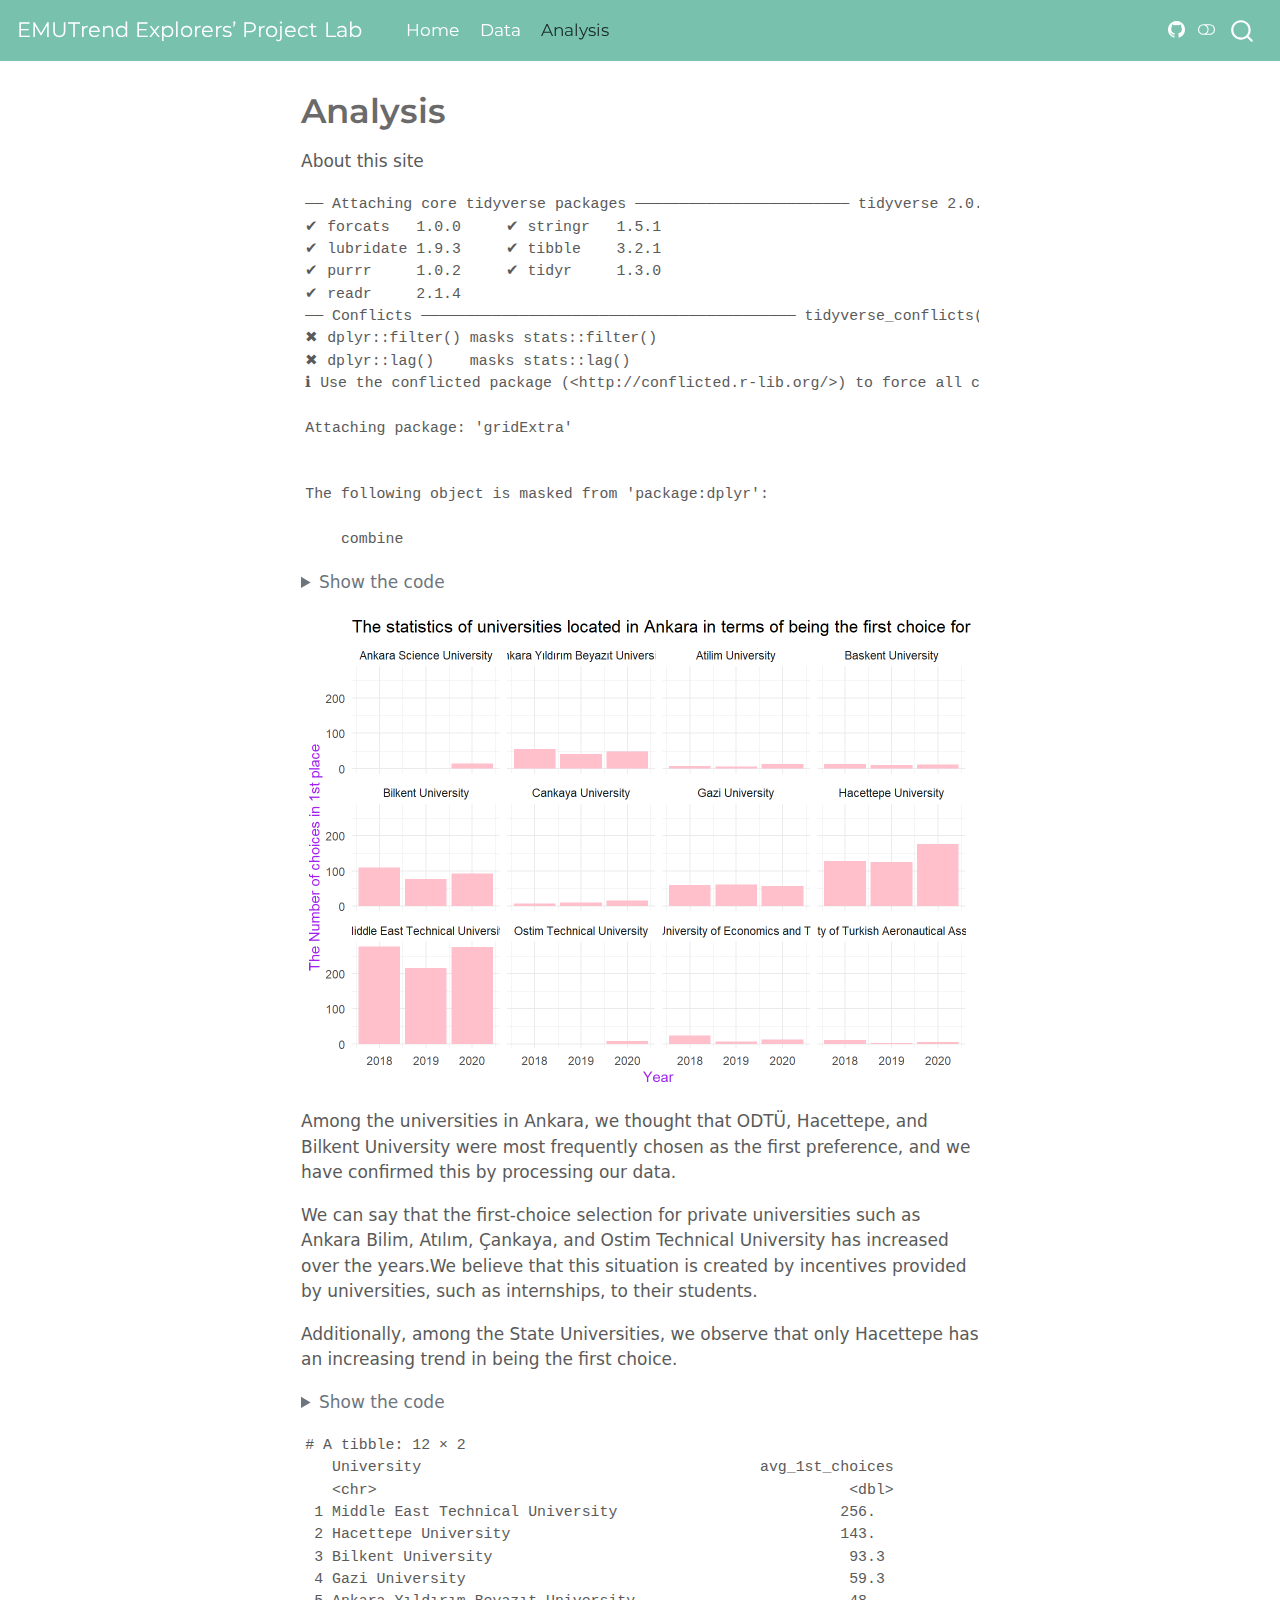
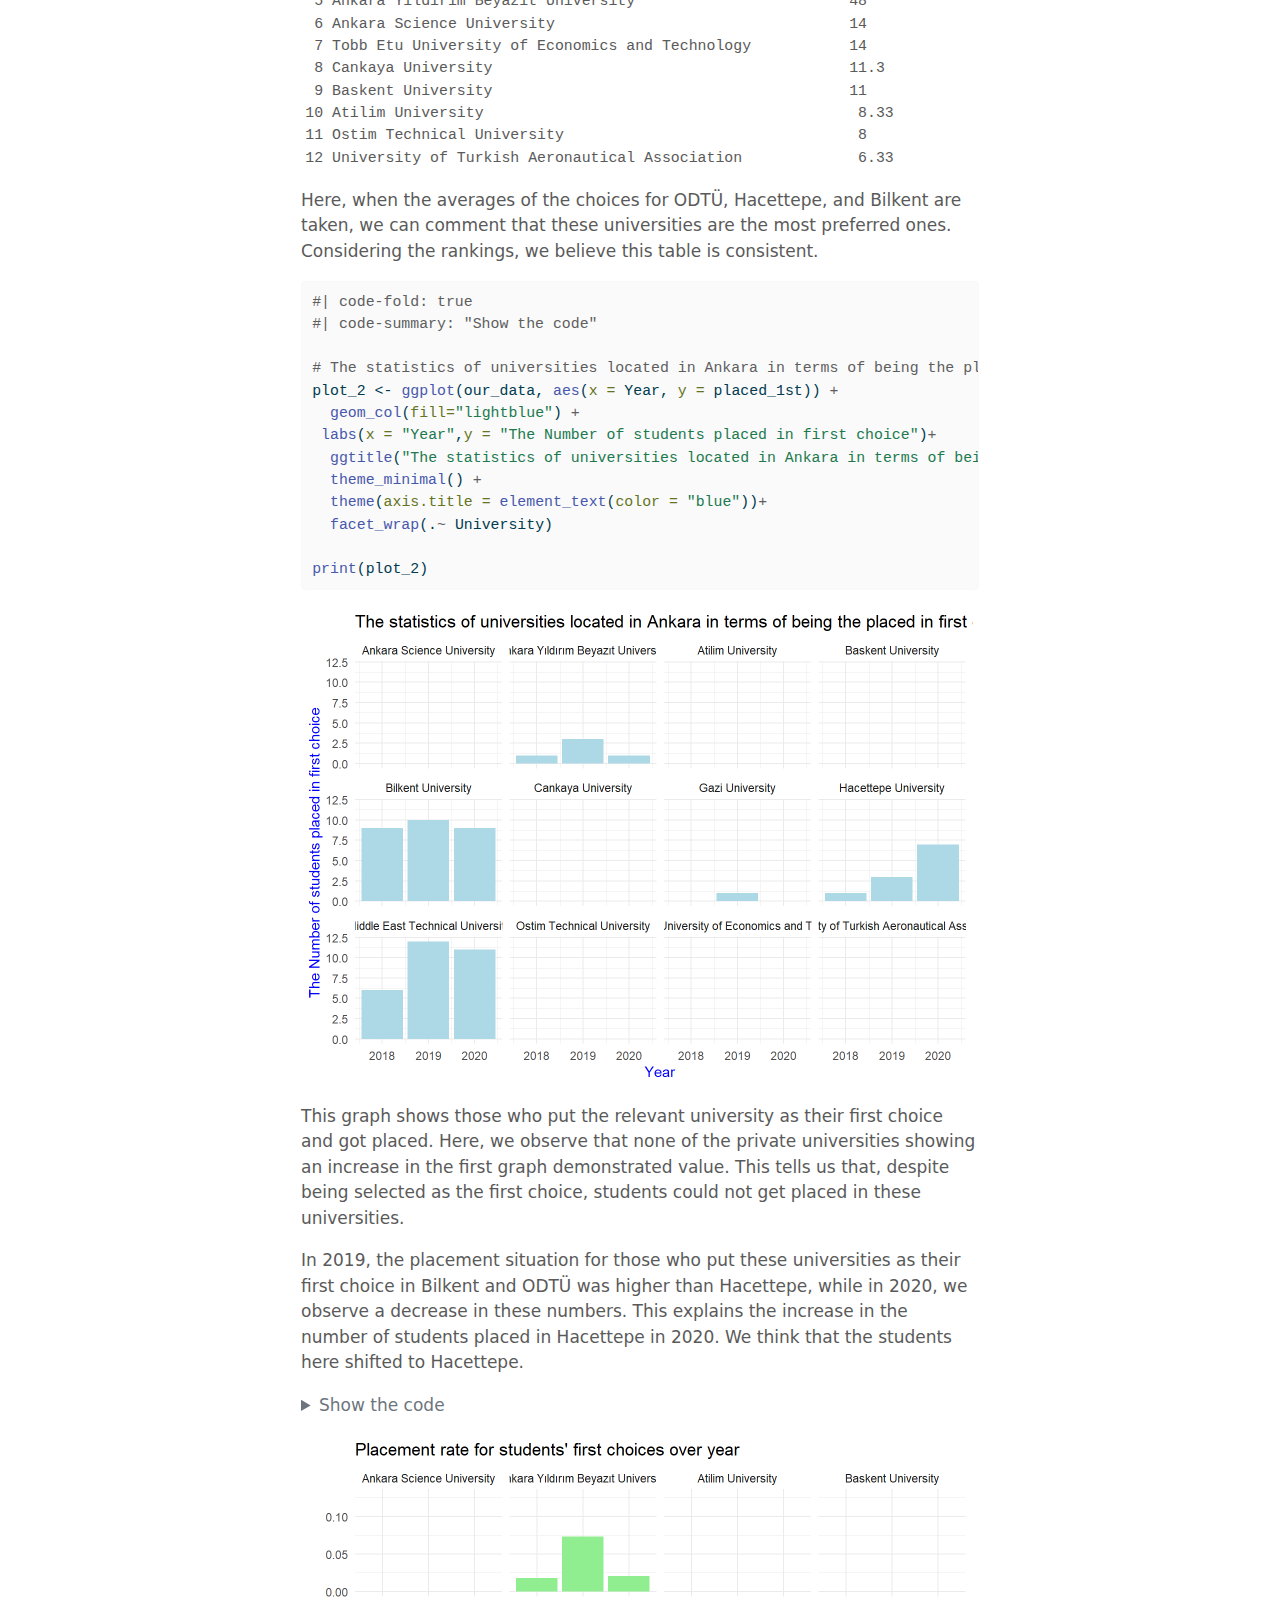
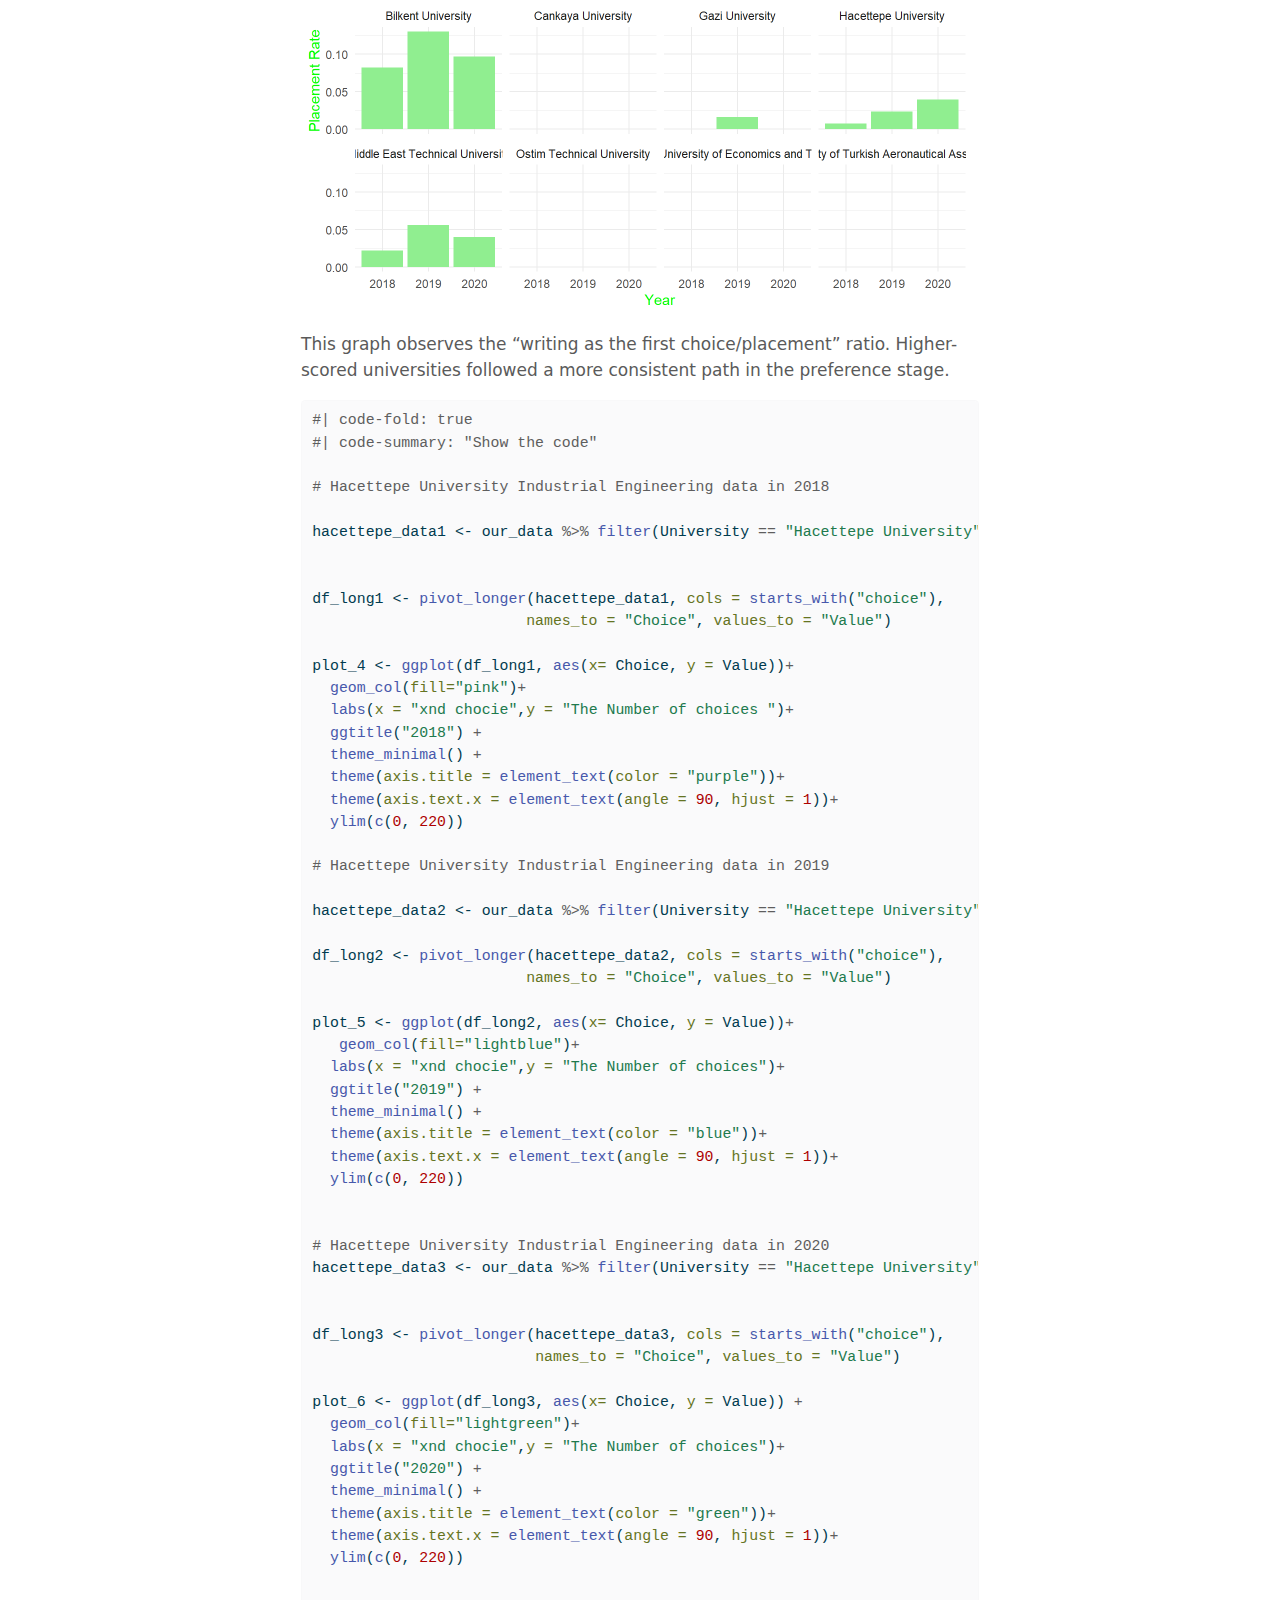
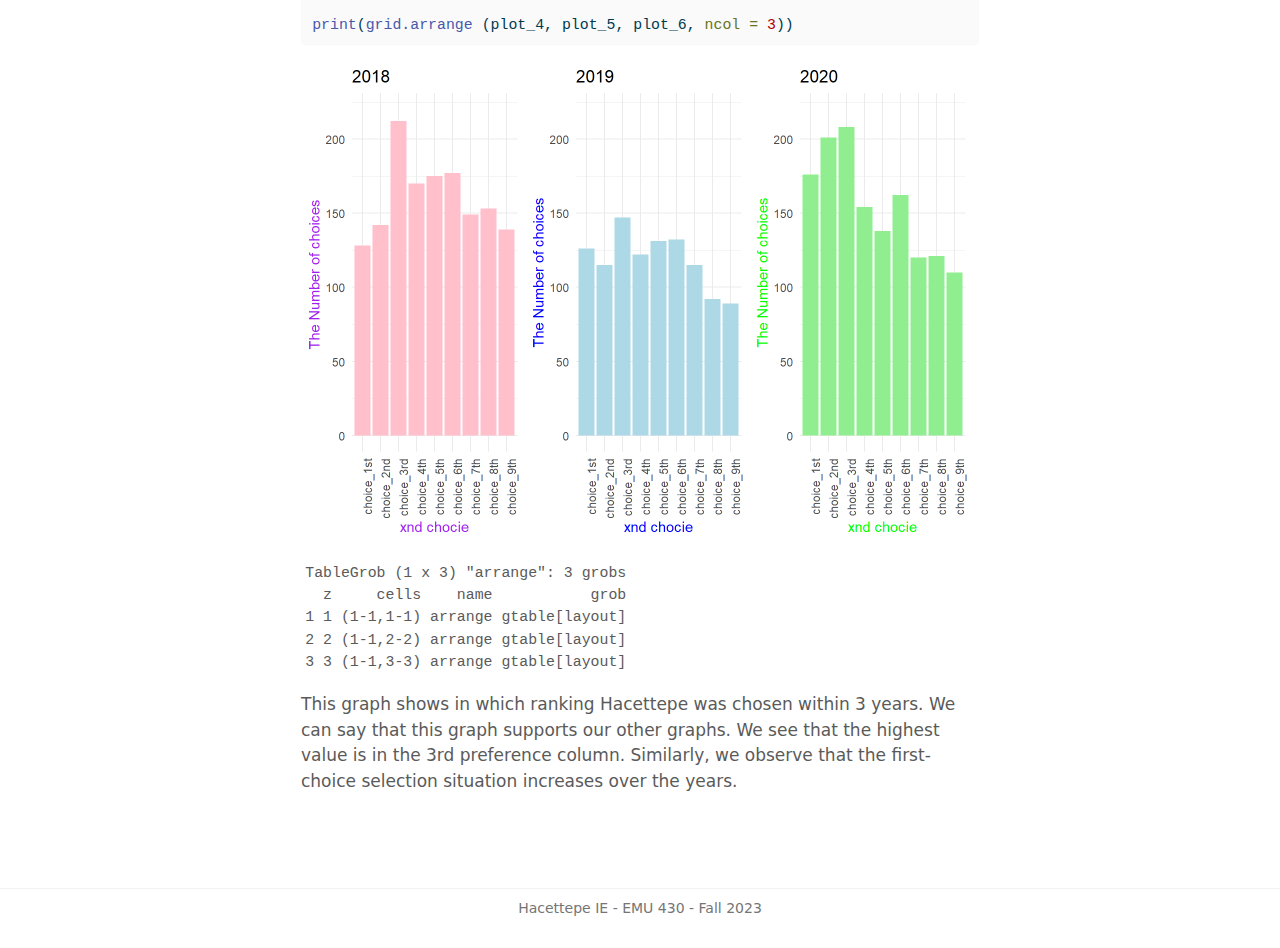
==== commit f07cf03c: "render" ====
--- a/docs/analysis.html
+++ b/docs/analysis.html
@@ -171,24 +171,6 @@
 <p>About this site</p>
 <div class="cell">
 <div class="cell-output cell-output-stderr">
-<pre><code>Warning: package 'dplyr' was built under R version 4.3.2</code></pre>
-</div>
-<div class="cell-output cell-output-stderr">
-<pre><code>Warning: package 'thestats' was built under R version 4.3.2</code></pre>
-</div>
-<div class="cell-output cell-output-stderr">
-<pre><code>Warning: package 'ggplot2' was built under R version 4.3.2</code></pre>
-</div>
-<div class="cell-output cell-output-stderr">
-<pre><code>Warning: package 'tidyverse' was built under R version 4.3.2</code></pre>
-</div>
-<div class="cell-output cell-output-stderr">
-<pre><code>Warning: package 'readr' was built under R version 4.3.2</code></pre>
-</div>
-<div class="cell-output cell-output-stderr">
-<pre><code>Warning: package 'stringr' was built under R version 4.3.2</code></pre>
-</div>
-<div class="cell-output cell-output-stderr">
 <pre><code>── Attaching core tidyverse packages ──────────────────────── tidyverse 2.0.0 ──
 ✔ forcats   1.0.0     ✔ stringr   1.5.1
 ✔ lubridate 1.9.3     ✔ tibble    3.2.1
@@ -197,14 +179,10 @@
 ── Conflicts ────────────────────────────────────────── tidyverse_conflicts() ──
 ✖ dplyr::filter() masks stats::filter()
 ✖ dplyr::lag()    masks stats::lag()
-ℹ Use the conflicted package (&lt;http://conflicted.r-lib.org/&gt;) to force all conflicts to become errors</code></pre>
-</div>
-<div class="cell-output cell-output-stderr">
-<pre><code>Warning: package 'gridExtra' was built under R version 4.3.2</code></pre>
-</div>
-<div class="cell-output cell-output-stderr">
-<pre><code>
+ℹ Use the conflicted package (&lt;http://conflicted.r-lib.org/&gt;) to force all conflicts to become errors
+
 Attaching package: 'gridExtra'
+
 
 The following object is masked from 'package:dplyr':
 
@@ -214,27 +192,30 @@
 <div class="cell">
 <details>
 <summary>Show the code</summary>
-<div class="sourceCode cell-code" id="cb10"><pre class="sourceCode r code-with-copy"><code class="sourceCode r"><span id="cb10-1"><a href="#cb10-1" aria-hidden="true" tabindex="-1"></a><span class="co"># The statistics of universities located in Ankara in terms of being the first choice for  students</span></span>
-<span id="cb10-2"><a href="#cb10-2" aria-hidden="true" tabindex="-1"></a>plot_1 <span class="ot">&lt;-</span> <span class="fu">ggplot</span>(our_data, <span class="fu">aes</span>(<span class="at">x =</span> Year, <span class="at">y =</span> choice_1st)) <span class="sc">+</span></span>
-<span id="cb10-3"><a href="#cb10-3" aria-hidden="true" tabindex="-1"></a>  <span class="fu">geom_col</span>(<span class="at">fill=</span><span class="st">"pink"</span>)<span class="sc">+</span></span>
-<span id="cb10-4"><a href="#cb10-4" aria-hidden="true" tabindex="-1"></a>  <span class="fu">labs</span>(<span class="at">x =</span> <span class="st">"Year"</span>,<span class="at">y =</span> <span class="st">"The Number of choices in 1st place"</span>)<span class="sc">+</span></span>
-<span id="cb10-5"><a href="#cb10-5" aria-hidden="true" tabindex="-1"></a>  <span class="fu">ggtitle</span>(<span class="st">"The statistics of universities located in Ankara in terms of being the first choice for students"</span>) <span class="sc">+</span></span>
-<span id="cb10-6"><a href="#cb10-6" aria-hidden="true" tabindex="-1"></a>  <span class="fu">theme_minimal</span>() <span class="sc">+</span></span>
-<span id="cb10-7"><a href="#cb10-7" aria-hidden="true" tabindex="-1"></a>  <span class="fu">theme</span>(<span class="at">axis.title =</span> <span class="fu">element_text</span>(<span class="at">color =</span> <span class="st">"purple"</span>))<span class="sc">+</span></span>
-<span id="cb10-8"><a href="#cb10-8" aria-hidden="true" tabindex="-1"></a>  <span class="fu">facet_wrap</span>(.<span class="sc">~</span> University)</span>
-<span id="cb10-9"><a href="#cb10-9" aria-hidden="true" tabindex="-1"></a><span class="fu">print</span>(plot_1)</span></code><button title="Copy to Clipboard" class="code-copy-button"><i class="bi"></i></button></pre></div>
+<div class="sourceCode cell-code" id="cb2"><pre class="sourceCode r code-with-copy"><code class="sourceCode r"><span id="cb2-1"><a href="#cb2-1" aria-hidden="true" tabindex="-1"></a><span class="co"># The statistics of universities located in Ankara in terms of being the first choice for  students</span></span>
+<span id="cb2-2"><a href="#cb2-2" aria-hidden="true" tabindex="-1"></a>plot_1 <span class="ot">&lt;-</span> <span class="fu">ggplot</span>(our_data, <span class="fu">aes</span>(<span class="at">x =</span> Year, <span class="at">y =</span> choice_1st)) <span class="sc">+</span></span>
+<span id="cb2-3"><a href="#cb2-3" aria-hidden="true" tabindex="-1"></a>  <span class="fu">geom_col</span>(<span class="at">fill=</span><span class="st">"pink"</span>)<span class="sc">+</span></span>
+<span id="cb2-4"><a href="#cb2-4" aria-hidden="true" tabindex="-1"></a>  <span class="fu">labs</span>(<span class="at">x =</span> <span class="st">"Year"</span>,<span class="at">y =</span> <span class="st">"The Number of choices in 1st place"</span>)<span class="sc">+</span></span>
+<span id="cb2-5"><a href="#cb2-5" aria-hidden="true" tabindex="-1"></a>  <span class="fu">ggtitle</span>(<span class="st">"The statistics of universities located in Ankara in terms of being the first choice for students"</span>) <span class="sc">+</span></span>
+<span id="cb2-6"><a href="#cb2-6" aria-hidden="true" tabindex="-1"></a>  <span class="fu">theme_minimal</span>() <span class="sc">+</span></span>
+<span id="cb2-7"><a href="#cb2-7" aria-hidden="true" tabindex="-1"></a>  <span class="fu">theme</span>(<span class="at">axis.title =</span> <span class="fu">element_text</span>(<span class="at">color =</span> <span class="st">"purple"</span>))<span class="sc">+</span></span>
+<span id="cb2-8"><a href="#cb2-8" aria-hidden="true" tabindex="-1"></a>  <span class="fu">facet_wrap</span>(.<span class="sc">~</span> University)</span>
+<span id="cb2-9"><a href="#cb2-9" aria-hidden="true" tabindex="-1"></a><span class="fu">print</span>(plot_1)</span></code><button title="Copy to Clipboard" class="code-copy-button"><i class="bi"></i></button></pre></div>
 </details>
 <div class="cell-output-display">
 <p><img src="analysis_files/figure-html/unnamed-chunk-2-1.png" class="img-fluid" width="672"></p>
 </div>
 </div>
+<p>Among the universities in Ankara, we thought that ODTÜ, Hacettepe, and Bilkent University were most frequently chosen as the first preference, and we have confirmed this by processing our data.</p>
+<p>We can say that the first-choice selection for private universities such as Ankara Bilim, Atılım, Çankaya, and Ostim Technical University has increased over the years.We believe that this situation is created by incentives provided by universities, such as internships, to their students.</p>
+<p>Additionally, among the State Universities, we observe that only Hacettepe has an increasing trend in being the first choice.</p>
 <div class="cell">
 <details>
 <summary>Show the code</summary>
-<div class="sourceCode cell-code" id="cb11"><pre class="sourceCode r code-with-copy"><code class="sourceCode r"><span id="cb11-1"><a href="#cb11-1" aria-hidden="true" tabindex="-1"></a>avg_first_choices <span class="ot">&lt;-</span> our_data <span class="sc">%&gt;%</span> <span class="fu">group_by</span>(University) <span class="sc">%&gt;%</span> </span>
-<span id="cb11-2"><a href="#cb11-2" aria-hidden="true" tabindex="-1"></a>  <span class="fu">summarise</span>(<span class="at">avg_1st_choices =</span> <span class="fu">mean</span>(choice_1st)) <span class="sc">%&gt;%</span></span>
-<span id="cb11-3"><a href="#cb11-3" aria-hidden="true" tabindex="-1"></a>  <span class="fu">arrange</span>(<span class="fu">desc</span>(avg_1st_choices))</span>
-<span id="cb11-4"><a href="#cb11-4" aria-hidden="true" tabindex="-1"></a><span class="fu">print</span>(avg_first_choices)</span></code><button title="Copy to Clipboard" class="code-copy-button"><i class="bi"></i></button></pre></div>
+<div class="sourceCode cell-code" id="cb3"><pre class="sourceCode r code-with-copy"><code class="sourceCode r"><span id="cb3-1"><a href="#cb3-1" aria-hidden="true" tabindex="-1"></a>avg_first_choices <span class="ot">&lt;-</span> our_data <span class="sc">%&gt;%</span> <span class="fu">group_by</span>(University) <span class="sc">%&gt;%</span> </span>
+<span id="cb3-2"><a href="#cb3-2" aria-hidden="true" tabindex="-1"></a>  <span class="fu">summarise</span>(<span class="at">avg_1st_choices =</span> <span class="fu">mean</span>(choice_1st)) <span class="sc">%&gt;%</span></span>
+<span id="cb3-3"><a href="#cb3-3" aria-hidden="true" tabindex="-1"></a>  <span class="fu">arrange</span>(<span class="fu">desc</span>(avg_1st_choices))</span>
+<span id="cb3-4"><a href="#cb3-4" aria-hidden="true" tabindex="-1"></a><span class="fu">print</span>(avg_first_choices)</span></code><button title="Copy to Clipboard" class="code-copy-button"><i class="bi"></i></button></pre></div>
 </details>
 <div class="cell-output cell-output-stdout">
 <pre><code># A tibble: 12 × 2
@@ -254,102 +235,106 @@
 12 University of Turkish Aeronautical Association             6.33</code></pre>
 </div>
 </div>
+<p>Here, when the averages of the choices for ODTÜ, Hacettepe, and Bilkent are taken, we can comment that these universities are the most preferred ones. Considering the rankings, we believe this table is consistent.</p>
 <div class="cell">
-<div class="sourceCode cell-code" id="cb13"><pre class="sourceCode r code-with-copy"><code class="sourceCode r"><span id="cb13-1"><a href="#cb13-1" aria-hidden="true" tabindex="-1"></a><span class="co">#| code-fold: true</span></span>
-<span id="cb13-2"><a href="#cb13-2" aria-hidden="true" tabindex="-1"></a><span class="co">#| code-summary: "Show the code"</span></span>
-<span id="cb13-3"><a href="#cb13-3" aria-hidden="true" tabindex="-1"></a></span>
-<span id="cb13-4"><a href="#cb13-4" aria-hidden="true" tabindex="-1"></a><span class="co"># The statistics of universities located in Ankara in terms of being the placed in 1st choice for students</span></span>
-<span id="cb13-5"><a href="#cb13-5" aria-hidden="true" tabindex="-1"></a>plot_2 <span class="ot">&lt;-</span> <span class="fu">ggplot</span>(our_data, <span class="fu">aes</span>(<span class="at">x =</span> Year, <span class="at">y =</span> placed_1st)) <span class="sc">+</span> </span>
-<span id="cb13-6"><a href="#cb13-6" aria-hidden="true" tabindex="-1"></a>  <span class="fu">geom_col</span>(<span class="at">fill=</span><span class="st">"lightblue"</span>) <span class="sc">+</span></span>
-<span id="cb13-7"><a href="#cb13-7" aria-hidden="true" tabindex="-1"></a> <span class="fu">labs</span>(<span class="at">x =</span> <span class="st">"Year"</span>,<span class="at">y =</span> <span class="st">"The Number of students placed in first choice"</span>)<span class="sc">+</span></span>
-<span id="cb13-8"><a href="#cb13-8" aria-hidden="true" tabindex="-1"></a>  <span class="fu">ggtitle</span>(<span class="st">"The statistics of universities located in Ankara in terms of being the placed in first choice for students"</span>) <span class="sc">+</span></span>
-<span id="cb13-9"><a href="#cb13-9" aria-hidden="true" tabindex="-1"></a>  <span class="fu">theme_minimal</span>() <span class="sc">+</span></span>
-<span id="cb13-10"><a href="#cb13-10" aria-hidden="true" tabindex="-1"></a>  <span class="fu">theme</span>(<span class="at">axis.title =</span> <span class="fu">element_text</span>(<span class="at">color =</span> <span class="st">"blue"</span>))<span class="sc">+</span></span>
-<span id="cb13-11"><a href="#cb13-11" aria-hidden="true" tabindex="-1"></a>  <span class="fu">facet_wrap</span>(.<span class="sc">~</span> University)</span>
-<span id="cb13-12"><a href="#cb13-12" aria-hidden="true" tabindex="-1"></a></span>
-<span id="cb13-13"><a href="#cb13-13" aria-hidden="true" tabindex="-1"></a><span class="fu">print</span>(plot_2)</span></code><button title="Copy to Clipboard" class="code-copy-button"><i class="bi"></i></button></pre></div>
+<div class="sourceCode cell-code" id="cb5"><pre class="sourceCode r code-with-copy"><code class="sourceCode r"><span id="cb5-1"><a href="#cb5-1" aria-hidden="true" tabindex="-1"></a><span class="co">#| code-fold: true</span></span>
+<span id="cb5-2"><a href="#cb5-2" aria-hidden="true" tabindex="-1"></a><span class="co">#| code-summary: "Show the code"</span></span>
+<span id="cb5-3"><a href="#cb5-3" aria-hidden="true" tabindex="-1"></a></span>
+<span id="cb5-4"><a href="#cb5-4" aria-hidden="true" tabindex="-1"></a><span class="co"># The statistics of universities located in Ankara in terms of being the placed in 1st choice for students</span></span>
+<span id="cb5-5"><a href="#cb5-5" aria-hidden="true" tabindex="-1"></a>plot_2 <span class="ot">&lt;-</span> <span class="fu">ggplot</span>(our_data, <span class="fu">aes</span>(<span class="at">x =</span> Year, <span class="at">y =</span> placed_1st)) <span class="sc">+</span> </span>
+<span id="cb5-6"><a href="#cb5-6" aria-hidden="true" tabindex="-1"></a>  <span class="fu">geom_col</span>(<span class="at">fill=</span><span class="st">"lightblue"</span>) <span class="sc">+</span></span>
+<span id="cb5-7"><a href="#cb5-7" aria-hidden="true" tabindex="-1"></a> <span class="fu">labs</span>(<span class="at">x =</span> <span class="st">"Year"</span>,<span class="at">y =</span> <span class="st">"The Number of students placed in first choice"</span>)<span class="sc">+</span></span>
+<span id="cb5-8"><a href="#cb5-8" aria-hidden="true" tabindex="-1"></a>  <span class="fu">ggtitle</span>(<span class="st">"The statistics of universities located in Ankara in terms of being the placed in first choice for students"</span>) <span class="sc">+</span></span>
+<span id="cb5-9"><a href="#cb5-9" aria-hidden="true" tabindex="-1"></a>  <span class="fu">theme_minimal</span>() <span class="sc">+</span></span>
+<span id="cb5-10"><a href="#cb5-10" aria-hidden="true" tabindex="-1"></a>  <span class="fu">theme</span>(<span class="at">axis.title =</span> <span class="fu">element_text</span>(<span class="at">color =</span> <span class="st">"blue"</span>))<span class="sc">+</span></span>
+<span id="cb5-11"><a href="#cb5-11" aria-hidden="true" tabindex="-1"></a>  <span class="fu">facet_wrap</span>(.<span class="sc">~</span> University)</span>
+<span id="cb5-12"><a href="#cb5-12" aria-hidden="true" tabindex="-1"></a></span>
+<span id="cb5-13"><a href="#cb5-13" aria-hidden="true" tabindex="-1"></a><span class="fu">print</span>(plot_2)</span></code><button title="Copy to Clipboard" class="code-copy-button"><i class="bi"></i></button></pre></div>
 <div class="cell-output-display">
 <p><img src="analysis_files/figure-html/unnamed-chunk-4-1.png" class="img-fluid" width="672"></p>
 </div>
 </div>
+<p>This graph shows those who put the relevant university as their first choice and got placed. Here, we observe that none of the private universities showing an increase in the first graph demonstrated value. This tells us that, despite being selected as the first choice, students could not get placed in these universities.</p>
+<p>In 2019, the placement situation for those who put these universities as their first choice in Bilkent and ODTÜ was higher than Hacettepe, while in 2020, we observe a decrease in these numbers. This explains the increase in the number of students placed in Hacettepe in 2020. We think that the students here shifted to Hacettepe.</p>
 <div class="cell">
 <details>
 <summary>Show the code</summary>
-<div class="sourceCode cell-code" id="cb14"><pre class="sourceCode r code-with-copy"><code class="sourceCode r"><span id="cb14-1"><a href="#cb14-1" aria-hidden="true" tabindex="-1"></a><span class="co"># Placement rate for students' first choices</span></span>
-<span id="cb14-2"><a href="#cb14-2" aria-hidden="true" tabindex="-1"></a></span>
-<span id="cb14-3"><a href="#cb14-3" aria-hidden="true" tabindex="-1"></a></span>
-<span id="cb14-4"><a href="#cb14-4" aria-hidden="true" tabindex="-1"></a>placment_rate_data <span class="ot">&lt;-</span> our_data <span class="sc">%&gt;%</span> <span class="fu">mutate</span>(<span class="at">placement_rate =</span> placed_1st<span class="sc">/</span>choice_1st) <span class="sc">%&gt;%</span> <span class="fu">select</span>(Year, University, placement_rate)</span>
-<span id="cb14-5"><a href="#cb14-5" aria-hidden="true" tabindex="-1"></a></span>
-<span id="cb14-6"><a href="#cb14-6" aria-hidden="true" tabindex="-1"></a>plot_3 <span class="ot">&lt;-</span> <span class="fu">ggplot</span>(<span class="fu">na.omit</span>(placment_rate_data), <span class="fu">aes</span>(<span class="at">x =</span> <span class="fu">as.factor</span>(Year), <span class="at">y =</span> placement_rate)) <span class="sc">+</span></span>
-<span id="cb14-7"><a href="#cb14-7" aria-hidden="true" tabindex="-1"></a>  <span class="fu">geom_col</span>(<span class="at">fill=</span><span class="st">"lightgreen"</span>) <span class="sc">+</span></span>
-<span id="cb14-8"><a href="#cb14-8" aria-hidden="true" tabindex="-1"></a>  <span class="fu">labs</span>(<span class="at">x =</span> <span class="st">"Year"</span>,<span class="at">y =</span> <span class="st">"Placement Rate"</span>)<span class="sc">+</span></span>
-<span id="cb14-9"><a href="#cb14-9" aria-hidden="true" tabindex="-1"></a>  <span class="fu">ggtitle</span>(<span class="st">"Placement rate for students' first choices over year"</span>) <span class="sc">+</span></span>
-<span id="cb14-10"><a href="#cb14-10" aria-hidden="true" tabindex="-1"></a>  <span class="fu">theme_minimal</span>() <span class="sc">+</span></span>
-<span id="cb14-11"><a href="#cb14-11" aria-hidden="true" tabindex="-1"></a>  <span class="fu">theme</span>(<span class="at">axis.title =</span> <span class="fu">element_text</span>(<span class="at">color =</span> <span class="st">"green"</span>))<span class="sc">+</span></span>
-<span id="cb14-12"><a href="#cb14-12" aria-hidden="true" tabindex="-1"></a>  <span class="fu">facet_wrap</span>(.<span class="sc">~</span> University)</span>
-<span id="cb14-13"><a href="#cb14-13" aria-hidden="true" tabindex="-1"></a></span>
-<span id="cb14-14"><a href="#cb14-14" aria-hidden="true" tabindex="-1"></a><span class="fu">print</span>(plot_3)</span></code><button title="Copy to Clipboard" class="code-copy-button"><i class="bi"></i></button></pre></div>
+<div class="sourceCode cell-code" id="cb6"><pre class="sourceCode r code-with-copy"><code class="sourceCode r"><span id="cb6-1"><a href="#cb6-1" aria-hidden="true" tabindex="-1"></a><span class="co"># Placement rate for students' first choices</span></span>
+<span id="cb6-2"><a href="#cb6-2" aria-hidden="true" tabindex="-1"></a></span>
+<span id="cb6-3"><a href="#cb6-3" aria-hidden="true" tabindex="-1"></a></span>
+<span id="cb6-4"><a href="#cb6-4" aria-hidden="true" tabindex="-1"></a>placment_rate_data <span class="ot">&lt;-</span> our_data <span class="sc">%&gt;%</span> <span class="fu">mutate</span>(<span class="at">placement_rate =</span> placed_1st<span class="sc">/</span>choice_1st) <span class="sc">%&gt;%</span> <span class="fu">select</span>(Year, University, placement_rate)</span>
+<span id="cb6-5"><a href="#cb6-5" aria-hidden="true" tabindex="-1"></a></span>
+<span id="cb6-6"><a href="#cb6-6" aria-hidden="true" tabindex="-1"></a>plot_3 <span class="ot">&lt;-</span> <span class="fu">ggplot</span>(<span class="fu">na.omit</span>(placment_rate_data), <span class="fu">aes</span>(<span class="at">x =</span> <span class="fu">as.factor</span>(Year), <span class="at">y =</span> placement_rate)) <span class="sc">+</span></span>
+<span id="cb6-7"><a href="#cb6-7" aria-hidden="true" tabindex="-1"></a>  <span class="fu">geom_col</span>(<span class="at">fill=</span><span class="st">"lightgreen"</span>) <span class="sc">+</span></span>
+<span id="cb6-8"><a href="#cb6-8" aria-hidden="true" tabindex="-1"></a>  <span class="fu">labs</span>(<span class="at">x =</span> <span class="st">"Year"</span>,<span class="at">y =</span> <span class="st">"Placement Rate"</span>)<span class="sc">+</span></span>
+<span id="cb6-9"><a href="#cb6-9" aria-hidden="true" tabindex="-1"></a>  <span class="fu">ggtitle</span>(<span class="st">"Placement rate for students' first choices over year"</span>) <span class="sc">+</span></span>
+<span id="cb6-10"><a href="#cb6-10" aria-hidden="true" tabindex="-1"></a>  <span class="fu">theme_minimal</span>() <span class="sc">+</span></span>
+<span id="cb6-11"><a href="#cb6-11" aria-hidden="true" tabindex="-1"></a>  <span class="fu">theme</span>(<span class="at">axis.title =</span> <span class="fu">element_text</span>(<span class="at">color =</span> <span class="st">"green"</span>))<span class="sc">+</span></span>
+<span id="cb6-12"><a href="#cb6-12" aria-hidden="true" tabindex="-1"></a>  <span class="fu">facet_wrap</span>(.<span class="sc">~</span> University)</span>
+<span id="cb6-13"><a href="#cb6-13" aria-hidden="true" tabindex="-1"></a></span>
+<span id="cb6-14"><a href="#cb6-14" aria-hidden="true" tabindex="-1"></a><span class="fu">print</span>(plot_3)</span></code><button title="Copy to Clipboard" class="code-copy-button"><i class="bi"></i></button></pre></div>
 </details>
 <div class="cell-output-display">
 <p><img src="analysis_files/figure-html/unnamed-chunk-5-1.png" class="img-fluid" width="672"></p>
 </div>
 </div>
+<p>This graph observes the “writing as the first choice/placement” ratio. Higher-scored universities followed a more consistent path in the preference stage.</p>
 <div class="cell">
-<div class="sourceCode cell-code" id="cb15"><pre class="sourceCode r code-with-copy"><code class="sourceCode r"><span id="cb15-1"><a href="#cb15-1" aria-hidden="true" tabindex="-1"></a><span class="co">#| code-fold: true</span></span>
-<span id="cb15-2"><a href="#cb15-2" aria-hidden="true" tabindex="-1"></a><span class="co">#| code-summary: "Show the code"</span></span>
-<span id="cb15-3"><a href="#cb15-3" aria-hidden="true" tabindex="-1"></a></span>
-<span id="cb15-4"><a href="#cb15-4" aria-hidden="true" tabindex="-1"></a><span class="co"># Hacettepe University Industrial Engineering data in 2018</span></span>
-<span id="cb15-5"><a href="#cb15-5" aria-hidden="true" tabindex="-1"></a></span>
-<span id="cb15-6"><a href="#cb15-6" aria-hidden="true" tabindex="-1"></a>hacettepe_data1 <span class="ot">&lt;-</span> our_data <span class="sc">%&gt;%</span> <span class="fu">filter</span>(University <span class="sc">==</span> <span class="st">"Hacettepe University"</span>,Year <span class="sc">==</span> <span class="dv">2018</span>)</span>
-<span id="cb15-7"><a href="#cb15-7" aria-hidden="true" tabindex="-1"></a></span>
-<span id="cb15-8"><a href="#cb15-8" aria-hidden="true" tabindex="-1"></a></span>
-<span id="cb15-9"><a href="#cb15-9" aria-hidden="true" tabindex="-1"></a>df_long1 <span class="ot">&lt;-</span> <span class="fu">pivot_longer</span>(hacettepe_data1, <span class="at">cols =</span> <span class="fu">starts_with</span>(<span class="st">"choice"</span>),</span>
-<span id="cb15-10"><a href="#cb15-10" aria-hidden="true" tabindex="-1"></a>                        <span class="at">names_to =</span> <span class="st">"Choice"</span>, <span class="at">values_to =</span> <span class="st">"Value"</span>)</span>
-<span id="cb15-11"><a href="#cb15-11" aria-hidden="true" tabindex="-1"></a></span>
-<span id="cb15-12"><a href="#cb15-12" aria-hidden="true" tabindex="-1"></a>plot_4 <span class="ot">&lt;-</span> <span class="fu">ggplot</span>(df_long1, <span class="fu">aes</span>(<span class="at">x=</span> Choice, <span class="at">y =</span> Value))<span class="sc">+</span></span>
-<span id="cb15-13"><a href="#cb15-13" aria-hidden="true" tabindex="-1"></a>  <span class="fu">geom_col</span>(<span class="at">fill=</span><span class="st">"pink"</span>)<span class="sc">+</span></span>
-<span id="cb15-14"><a href="#cb15-14" aria-hidden="true" tabindex="-1"></a>  <span class="fu">labs</span>(<span class="at">x =</span> <span class="st">"xnd chocie"</span>,<span class="at">y =</span> <span class="st">"The Number of choices "</span>)<span class="sc">+</span></span>
-<span id="cb15-15"><a href="#cb15-15" aria-hidden="true" tabindex="-1"></a>  <span class="fu">ggtitle</span>(<span class="st">"2018"</span>) <span class="sc">+</span></span>
-<span id="cb15-16"><a href="#cb15-16" aria-hidden="true" tabindex="-1"></a>  <span class="fu">theme_minimal</span>() <span class="sc">+</span></span>
-<span id="cb15-17"><a href="#cb15-17" aria-hidden="true" tabindex="-1"></a>  <span class="fu">theme</span>(<span class="at">axis.title =</span> <span class="fu">element_text</span>(<span class="at">color =</span> <span class="st">"purple"</span>))<span class="sc">+</span></span>
-<span id="cb15-18"><a href="#cb15-18" aria-hidden="true" tabindex="-1"></a>  <span class="fu">theme</span>(<span class="at">axis.text.x =</span> <span class="fu">element_text</span>(<span class="at">angle =</span> <span class="dv">90</span>, <span class="at">hjust =</span> <span class="dv">1</span>))<span class="sc">+</span></span>
-<span id="cb15-19"><a href="#cb15-19" aria-hidden="true" tabindex="-1"></a>  <span class="fu">ylim</span>(<span class="fu">c</span>(<span class="dv">0</span>, <span class="dv">220</span>))</span>
-<span id="cb15-20"><a href="#cb15-20" aria-hidden="true" tabindex="-1"></a></span>
-<span id="cb15-21"><a href="#cb15-21" aria-hidden="true" tabindex="-1"></a><span class="co"># Hacettepe University Industrial Engineering data in 2019</span></span>
-<span id="cb15-22"><a href="#cb15-22" aria-hidden="true" tabindex="-1"></a></span>
-<span id="cb15-23"><a href="#cb15-23" aria-hidden="true" tabindex="-1"></a>hacettepe_data2 <span class="ot">&lt;-</span> our_data <span class="sc">%&gt;%</span> <span class="fu">filter</span>(University <span class="sc">==</span> <span class="st">"Hacettepe University"</span>,Year <span class="sc">==</span> <span class="dv">2019</span>)</span>
-<span id="cb15-24"><a href="#cb15-24" aria-hidden="true" tabindex="-1"></a></span>
-<span id="cb15-25"><a href="#cb15-25" aria-hidden="true" tabindex="-1"></a>df_long2 <span class="ot">&lt;-</span> <span class="fu">pivot_longer</span>(hacettepe_data2, <span class="at">cols =</span> <span class="fu">starts_with</span>(<span class="st">"choice"</span>),</span>
-<span id="cb15-26"><a href="#cb15-26" aria-hidden="true" tabindex="-1"></a>                        <span class="at">names_to =</span> <span class="st">"Choice"</span>, <span class="at">values_to =</span> <span class="st">"Value"</span>)</span>
-<span id="cb15-27"><a href="#cb15-27" aria-hidden="true" tabindex="-1"></a></span>
-<span id="cb15-28"><a href="#cb15-28" aria-hidden="true" tabindex="-1"></a>plot_5 <span class="ot">&lt;-</span> <span class="fu">ggplot</span>(df_long2, <span class="fu">aes</span>(<span class="at">x=</span> Choice, <span class="at">y =</span> Value))<span class="sc">+</span></span>
-<span id="cb15-29"><a href="#cb15-29" aria-hidden="true" tabindex="-1"></a>   <span class="fu">geom_col</span>(<span class="at">fill=</span><span class="st">"lightblue"</span>)<span class="sc">+</span></span>
-<span id="cb15-30"><a href="#cb15-30" aria-hidden="true" tabindex="-1"></a>  <span class="fu">labs</span>(<span class="at">x =</span> <span class="st">"xnd chocie"</span>,<span class="at">y =</span> <span class="st">"The Number of choices"</span>)<span class="sc">+</span></span>
-<span id="cb15-31"><a href="#cb15-31" aria-hidden="true" tabindex="-1"></a>  <span class="fu">ggtitle</span>(<span class="st">"2019"</span>) <span class="sc">+</span></span>
-<span id="cb15-32"><a href="#cb15-32" aria-hidden="true" tabindex="-1"></a>  <span class="fu">theme_minimal</span>() <span class="sc">+</span></span>
-<span id="cb15-33"><a href="#cb15-33" aria-hidden="true" tabindex="-1"></a>  <span class="fu">theme</span>(<span class="at">axis.title =</span> <span class="fu">element_text</span>(<span class="at">color =</span> <span class="st">"blue"</span>))<span class="sc">+</span></span>
-<span id="cb15-34"><a href="#cb15-34" aria-hidden="true" tabindex="-1"></a>  <span class="fu">theme</span>(<span class="at">axis.text.x =</span> <span class="fu">element_text</span>(<span class="at">angle =</span> <span class="dv">90</span>, <span class="at">hjust =</span> <span class="dv">1</span>))<span class="sc">+</span></span>
-<span id="cb15-35"><a href="#cb15-35" aria-hidden="true" tabindex="-1"></a>  <span class="fu">ylim</span>(<span class="fu">c</span>(<span class="dv">0</span>, <span class="dv">220</span>))</span>
-<span id="cb15-36"><a href="#cb15-36" aria-hidden="true" tabindex="-1"></a></span>
-<span id="cb15-37"><a href="#cb15-37" aria-hidden="true" tabindex="-1"></a></span>
-<span id="cb15-38"><a href="#cb15-38" aria-hidden="true" tabindex="-1"></a><span class="co"># Hacettepe University Industrial Engineering data in 2020</span></span>
-<span id="cb15-39"><a href="#cb15-39" aria-hidden="true" tabindex="-1"></a>hacettepe_data3 <span class="ot">&lt;-</span> our_data <span class="sc">%&gt;%</span> <span class="fu">filter</span>(University <span class="sc">==</span> <span class="st">"Hacettepe University"</span>,Year <span class="sc">==</span> <span class="dv">2020</span>)</span>
-<span id="cb15-40"><a href="#cb15-40" aria-hidden="true" tabindex="-1"></a></span>
-<span id="cb15-41"><a href="#cb15-41" aria-hidden="true" tabindex="-1"></a></span>
-<span id="cb15-42"><a href="#cb15-42" aria-hidden="true" tabindex="-1"></a>df_long3 <span class="ot">&lt;-</span> <span class="fu">pivot_longer</span>(hacettepe_data3, <span class="at">cols =</span> <span class="fu">starts_with</span>(<span class="st">"choice"</span>),</span>
-<span id="cb15-43"><a href="#cb15-43" aria-hidden="true" tabindex="-1"></a>                         <span class="at">names_to =</span> <span class="st">"Choice"</span>, <span class="at">values_to =</span> <span class="st">"Value"</span>)</span>
-<span id="cb15-44"><a href="#cb15-44" aria-hidden="true" tabindex="-1"></a></span>
-<span id="cb15-45"><a href="#cb15-45" aria-hidden="true" tabindex="-1"></a>plot_6 <span class="ot">&lt;-</span> <span class="fu">ggplot</span>(df_long3, <span class="fu">aes</span>(<span class="at">x=</span> Choice, <span class="at">y =</span> Value)) <span class="sc">+</span> </span>
-<span id="cb15-46"><a href="#cb15-46" aria-hidden="true" tabindex="-1"></a>  <span class="fu">geom_col</span>(<span class="at">fill=</span><span class="st">"lightgreen"</span>)<span class="sc">+</span></span>
-<span id="cb15-47"><a href="#cb15-47" aria-hidden="true" tabindex="-1"></a>  <span class="fu">labs</span>(<span class="at">x =</span> <span class="st">"xnd chocie"</span>,<span class="at">y =</span> <span class="st">"The Number of choices"</span>)<span class="sc">+</span></span>
-<span id="cb15-48"><a href="#cb15-48" aria-hidden="true" tabindex="-1"></a>  <span class="fu">ggtitle</span>(<span class="st">"2020"</span>) <span class="sc">+</span></span>
-<span id="cb15-49"><a href="#cb15-49" aria-hidden="true" tabindex="-1"></a>  <span class="fu">theme_minimal</span>() <span class="sc">+</span></span>
-<span id="cb15-50"><a href="#cb15-50" aria-hidden="true" tabindex="-1"></a>  <span class="fu">theme</span>(<span class="at">axis.title =</span> <span class="fu">element_text</span>(<span class="at">color =</span> <span class="st">"green"</span>))<span class="sc">+</span></span>
-<span id="cb15-51"><a href="#cb15-51" aria-hidden="true" tabindex="-1"></a>  <span class="fu">theme</span>(<span class="at">axis.text.x =</span> <span class="fu">element_text</span>(<span class="at">angle =</span> <span class="dv">90</span>, <span class="at">hjust =</span> <span class="dv">1</span>))<span class="sc">+</span></span>
-<span id="cb15-52"><a href="#cb15-52" aria-hidden="true" tabindex="-1"></a>  <span class="fu">ylim</span>(<span class="fu">c</span>(<span class="dv">0</span>, <span class="dv">220</span>))</span>
-<span id="cb15-53"><a href="#cb15-53" aria-hidden="true" tabindex="-1"></a></span>
-<span id="cb15-54"><a href="#cb15-54" aria-hidden="true" tabindex="-1"></a></span>
-<span id="cb15-55"><a href="#cb15-55" aria-hidden="true" tabindex="-1"></a><span class="fu">print</span>(<span class="fu">grid.arrange</span> (plot_4, plot_5, plot_6, <span class="at">ncol =</span> <span class="dv">3</span>))</span></code><button title="Copy to Clipboard" class="code-copy-button"><i class="bi"></i></button></pre></div>
+<div class="sourceCode cell-code" id="cb7"><pre class="sourceCode r code-with-copy"><code class="sourceCode r"><span id="cb7-1"><a href="#cb7-1" aria-hidden="true" tabindex="-1"></a><span class="co">#| code-fold: true</span></span>
+<span id="cb7-2"><a href="#cb7-2" aria-hidden="true" tabindex="-1"></a><span class="co">#| code-summary: "Show the code"</span></span>
+<span id="cb7-3"><a href="#cb7-3" aria-hidden="true" tabindex="-1"></a></span>
+<span id="cb7-4"><a href="#cb7-4" aria-hidden="true" tabindex="-1"></a><span class="co"># Hacettepe University Industrial Engineering data in 2018</span></span>
+<span id="cb7-5"><a href="#cb7-5" aria-hidden="true" tabindex="-1"></a></span>
+<span id="cb7-6"><a href="#cb7-6" aria-hidden="true" tabindex="-1"></a>hacettepe_data1 <span class="ot">&lt;-</span> our_data <span class="sc">%&gt;%</span> <span class="fu">filter</span>(University <span class="sc">==</span> <span class="st">"Hacettepe University"</span>,Year <span class="sc">==</span> <span class="dv">2018</span>)</span>
+<span id="cb7-7"><a href="#cb7-7" aria-hidden="true" tabindex="-1"></a></span>
+<span id="cb7-8"><a href="#cb7-8" aria-hidden="true" tabindex="-1"></a></span>
+<span id="cb7-9"><a href="#cb7-9" aria-hidden="true" tabindex="-1"></a>df_long1 <span class="ot">&lt;-</span> <span class="fu">pivot_longer</span>(hacettepe_data1, <span class="at">cols =</span> <span class="fu">starts_with</span>(<span class="st">"choice"</span>),</span>
+<span id="cb7-10"><a href="#cb7-10" aria-hidden="true" tabindex="-1"></a>                        <span class="at">names_to =</span> <span class="st">"Choice"</span>, <span class="at">values_to =</span> <span class="st">"Value"</span>)</span>
+<span id="cb7-11"><a href="#cb7-11" aria-hidden="true" tabindex="-1"></a></span>
+<span id="cb7-12"><a href="#cb7-12" aria-hidden="true" tabindex="-1"></a>plot_4 <span class="ot">&lt;-</span> <span class="fu">ggplot</span>(df_long1, <span class="fu">aes</span>(<span class="at">x=</span> Choice, <span class="at">y =</span> Value))<span class="sc">+</span></span>
+<span id="cb7-13"><a href="#cb7-13" aria-hidden="true" tabindex="-1"></a>  <span class="fu">geom_col</span>(<span class="at">fill=</span><span class="st">"pink"</span>)<span class="sc">+</span></span>
+<span id="cb7-14"><a href="#cb7-14" aria-hidden="true" tabindex="-1"></a>  <span class="fu">labs</span>(<span class="at">x =</span> <span class="st">"xnd chocie"</span>,<span class="at">y =</span> <span class="st">"The Number of choices "</span>)<span class="sc">+</span></span>
+<span id="cb7-15"><a href="#cb7-15" aria-hidden="true" tabindex="-1"></a>  <span class="fu">ggtitle</span>(<span class="st">"2018"</span>) <span class="sc">+</span></span>
+<span id="cb7-16"><a href="#cb7-16" aria-hidden="true" tabindex="-1"></a>  <span class="fu">theme_minimal</span>() <span class="sc">+</span></span>
+<span id="cb7-17"><a href="#cb7-17" aria-hidden="true" tabindex="-1"></a>  <span class="fu">theme</span>(<span class="at">axis.title =</span> <span class="fu">element_text</span>(<span class="at">color =</span> <span class="st">"purple"</span>))<span class="sc">+</span></span>
+<span id="cb7-18"><a href="#cb7-18" aria-hidden="true" tabindex="-1"></a>  <span class="fu">theme</span>(<span class="at">axis.text.x =</span> <span class="fu">element_text</span>(<span class="at">angle =</span> <span class="dv">90</span>, <span class="at">hjust =</span> <span class="dv">1</span>))<span class="sc">+</span></span>
+<span id="cb7-19"><a href="#cb7-19" aria-hidden="true" tabindex="-1"></a>  <span class="fu">ylim</span>(<span class="fu">c</span>(<span class="dv">0</span>, <span class="dv">220</span>))</span>
+<span id="cb7-20"><a href="#cb7-20" aria-hidden="true" tabindex="-1"></a></span>
+<span id="cb7-21"><a href="#cb7-21" aria-hidden="true" tabindex="-1"></a><span class="co"># Hacettepe University Industrial Engineering data in 2019</span></span>
+<span id="cb7-22"><a href="#cb7-22" aria-hidden="true" tabindex="-1"></a></span>
+<span id="cb7-23"><a href="#cb7-23" aria-hidden="true" tabindex="-1"></a>hacettepe_data2 <span class="ot">&lt;-</span> our_data <span class="sc">%&gt;%</span> <span class="fu">filter</span>(University <span class="sc">==</span> <span class="st">"Hacettepe University"</span>,Year <span class="sc">==</span> <span class="dv">2019</span>)</span>
+<span id="cb7-24"><a href="#cb7-24" aria-hidden="true" tabindex="-1"></a></span>
+<span id="cb7-25"><a href="#cb7-25" aria-hidden="true" tabindex="-1"></a>df_long2 <span class="ot">&lt;-</span> <span class="fu">pivot_longer</span>(hacettepe_data2, <span class="at">cols =</span> <span class="fu">starts_with</span>(<span class="st">"choice"</span>),</span>
+<span id="cb7-26"><a href="#cb7-26" aria-hidden="true" tabindex="-1"></a>                        <span class="at">names_to =</span> <span class="st">"Choice"</span>, <span class="at">values_to =</span> <span class="st">"Value"</span>)</span>
+<span id="cb7-27"><a href="#cb7-27" aria-hidden="true" tabindex="-1"></a></span>
+<span id="cb7-28"><a href="#cb7-28" aria-hidden="true" tabindex="-1"></a>plot_5 <span class="ot">&lt;-</span> <span class="fu">ggplot</span>(df_long2, <span class="fu">aes</span>(<span class="at">x=</span> Choice, <span class="at">y =</span> Value))<span class="sc">+</span></span>
+<span id="cb7-29"><a href="#cb7-29" aria-hidden="true" tabindex="-1"></a>   <span class="fu">geom_col</span>(<span class="at">fill=</span><span class="st">"lightblue"</span>)<span class="sc">+</span></span>
+<span id="cb7-30"><a href="#cb7-30" aria-hidden="true" tabindex="-1"></a>  <span class="fu">labs</span>(<span class="at">x =</span> <span class="st">"xnd chocie"</span>,<span class="at">y =</span> <span class="st">"The Number of choices"</span>)<span class="sc">+</span></span>
+<span id="cb7-31"><a href="#cb7-31" aria-hidden="true" tabindex="-1"></a>  <span class="fu">ggtitle</span>(<span class="st">"2019"</span>) <span class="sc">+</span></span>
+<span id="cb7-32"><a href="#cb7-32" aria-hidden="true" tabindex="-1"></a>  <span class="fu">theme_minimal</span>() <span class="sc">+</span></span>
+<span id="cb7-33"><a href="#cb7-33" aria-hidden="true" tabindex="-1"></a>  <span class="fu">theme</span>(<span class="at">axis.title =</span> <span class="fu">element_text</span>(<span class="at">color =</span> <span class="st">"blue"</span>))<span class="sc">+</span></span>
+<span id="cb7-34"><a href="#cb7-34" aria-hidden="true" tabindex="-1"></a>  <span class="fu">theme</span>(<span class="at">axis.text.x =</span> <span class="fu">element_text</span>(<span class="at">angle =</span> <span class="dv">90</span>, <span class="at">hjust =</span> <span class="dv">1</span>))<span class="sc">+</span></span>
+<span id="cb7-35"><a href="#cb7-35" aria-hidden="true" tabindex="-1"></a>  <span class="fu">ylim</span>(<span class="fu">c</span>(<span class="dv">0</span>, <span class="dv">220</span>))</span>
+<span id="cb7-36"><a href="#cb7-36" aria-hidden="true" tabindex="-1"></a></span>
+<span id="cb7-37"><a href="#cb7-37" aria-hidden="true" tabindex="-1"></a></span>
+<span id="cb7-38"><a href="#cb7-38" aria-hidden="true" tabindex="-1"></a><span class="co"># Hacettepe University Industrial Engineering data in 2020</span></span>
+<span id="cb7-39"><a href="#cb7-39" aria-hidden="true" tabindex="-1"></a>hacettepe_data3 <span class="ot">&lt;-</span> our_data <span class="sc">%&gt;%</span> <span class="fu">filter</span>(University <span class="sc">==</span> <span class="st">"Hacettepe University"</span>,Year <span class="sc">==</span> <span class="dv">2020</span>)</span>
+<span id="cb7-40"><a href="#cb7-40" aria-hidden="true" tabindex="-1"></a></span>
+<span id="cb7-41"><a href="#cb7-41" aria-hidden="true" tabindex="-1"></a></span>
+<span id="cb7-42"><a href="#cb7-42" aria-hidden="true" tabindex="-1"></a>df_long3 <span class="ot">&lt;-</span> <span class="fu">pivot_longer</span>(hacettepe_data3, <span class="at">cols =</span> <span class="fu">starts_with</span>(<span class="st">"choice"</span>),</span>
+<span id="cb7-43"><a href="#cb7-43" aria-hidden="true" tabindex="-1"></a>                         <span class="at">names_to =</span> <span class="st">"Choice"</span>, <span class="at">values_to =</span> <span class="st">"Value"</span>)</span>
+<span id="cb7-44"><a href="#cb7-44" aria-hidden="true" tabindex="-1"></a></span>
+<span id="cb7-45"><a href="#cb7-45" aria-hidden="true" tabindex="-1"></a>plot_6 <span class="ot">&lt;-</span> <span class="fu">ggplot</span>(df_long3, <span class="fu">aes</span>(<span class="at">x=</span> Choice, <span class="at">y =</span> Value)) <span class="sc">+</span> </span>
+<span id="cb7-46"><a href="#cb7-46" aria-hidden="true" tabindex="-1"></a>  <span class="fu">geom_col</span>(<span class="at">fill=</span><span class="st">"lightgreen"</span>)<span class="sc">+</span></span>
+<span id="cb7-47"><a href="#cb7-47" aria-hidden="true" tabindex="-1"></a>  <span class="fu">labs</span>(<span class="at">x =</span> <span class="st">"xnd chocie"</span>,<span class="at">y =</span> <span class="st">"The Number of choices"</span>)<span class="sc">+</span></span>
+<span id="cb7-48"><a href="#cb7-48" aria-hidden="true" tabindex="-1"></a>  <span class="fu">ggtitle</span>(<span class="st">"2020"</span>) <span class="sc">+</span></span>
+<span id="cb7-49"><a href="#cb7-49" aria-hidden="true" tabindex="-1"></a>  <span class="fu">theme_minimal</span>() <span class="sc">+</span></span>
+<span id="cb7-50"><a href="#cb7-50" aria-hidden="true" tabindex="-1"></a>  <span class="fu">theme</span>(<span class="at">axis.title =</span> <span class="fu">element_text</span>(<span class="at">color =</span> <span class="st">"green"</span>))<span class="sc">+</span></span>
+<span id="cb7-51"><a href="#cb7-51" aria-hidden="true" tabindex="-1"></a>  <span class="fu">theme</span>(<span class="at">axis.text.x =</span> <span class="fu">element_text</span>(<span class="at">angle =</span> <span class="dv">90</span>, <span class="at">hjust =</span> <span class="dv">1</span>))<span class="sc">+</span></span>
+<span id="cb7-52"><a href="#cb7-52" aria-hidden="true" tabindex="-1"></a>  <span class="fu">ylim</span>(<span class="fu">c</span>(<span class="dv">0</span>, <span class="dv">220</span>))</span>
+<span id="cb7-53"><a href="#cb7-53" aria-hidden="true" tabindex="-1"></a></span>
+<span id="cb7-54"><a href="#cb7-54" aria-hidden="true" tabindex="-1"></a></span>
+<span id="cb7-55"><a href="#cb7-55" aria-hidden="true" tabindex="-1"></a><span class="fu">print</span>(<span class="fu">grid.arrange</span> (plot_4, plot_5, plot_6, <span class="at">ncol =</span> <span class="dv">3</span>))</span></code><button title="Copy to Clipboard" class="code-copy-button"><i class="bi"></i></button></pre></div>
 <div class="cell-output-display">
 <p><img src="analysis_files/figure-html/unnamed-chunk-6-1.png" class="img-fluid" width="672"></p>
 </div>
@@ -361,6 +346,7 @@
 3 3 (1-1,3-3) arrange gtable[layout]</code></pre>
 </div>
 </div>
+<p>This graph shows in which ranking Hacettepe was chosen within 3 years. We can say that this graph supports our other graphs. We see that the highest value is in the 3rd preference column. Similarly, we observe that the first-choice selection situation increases over the years.</p>
 
 
 
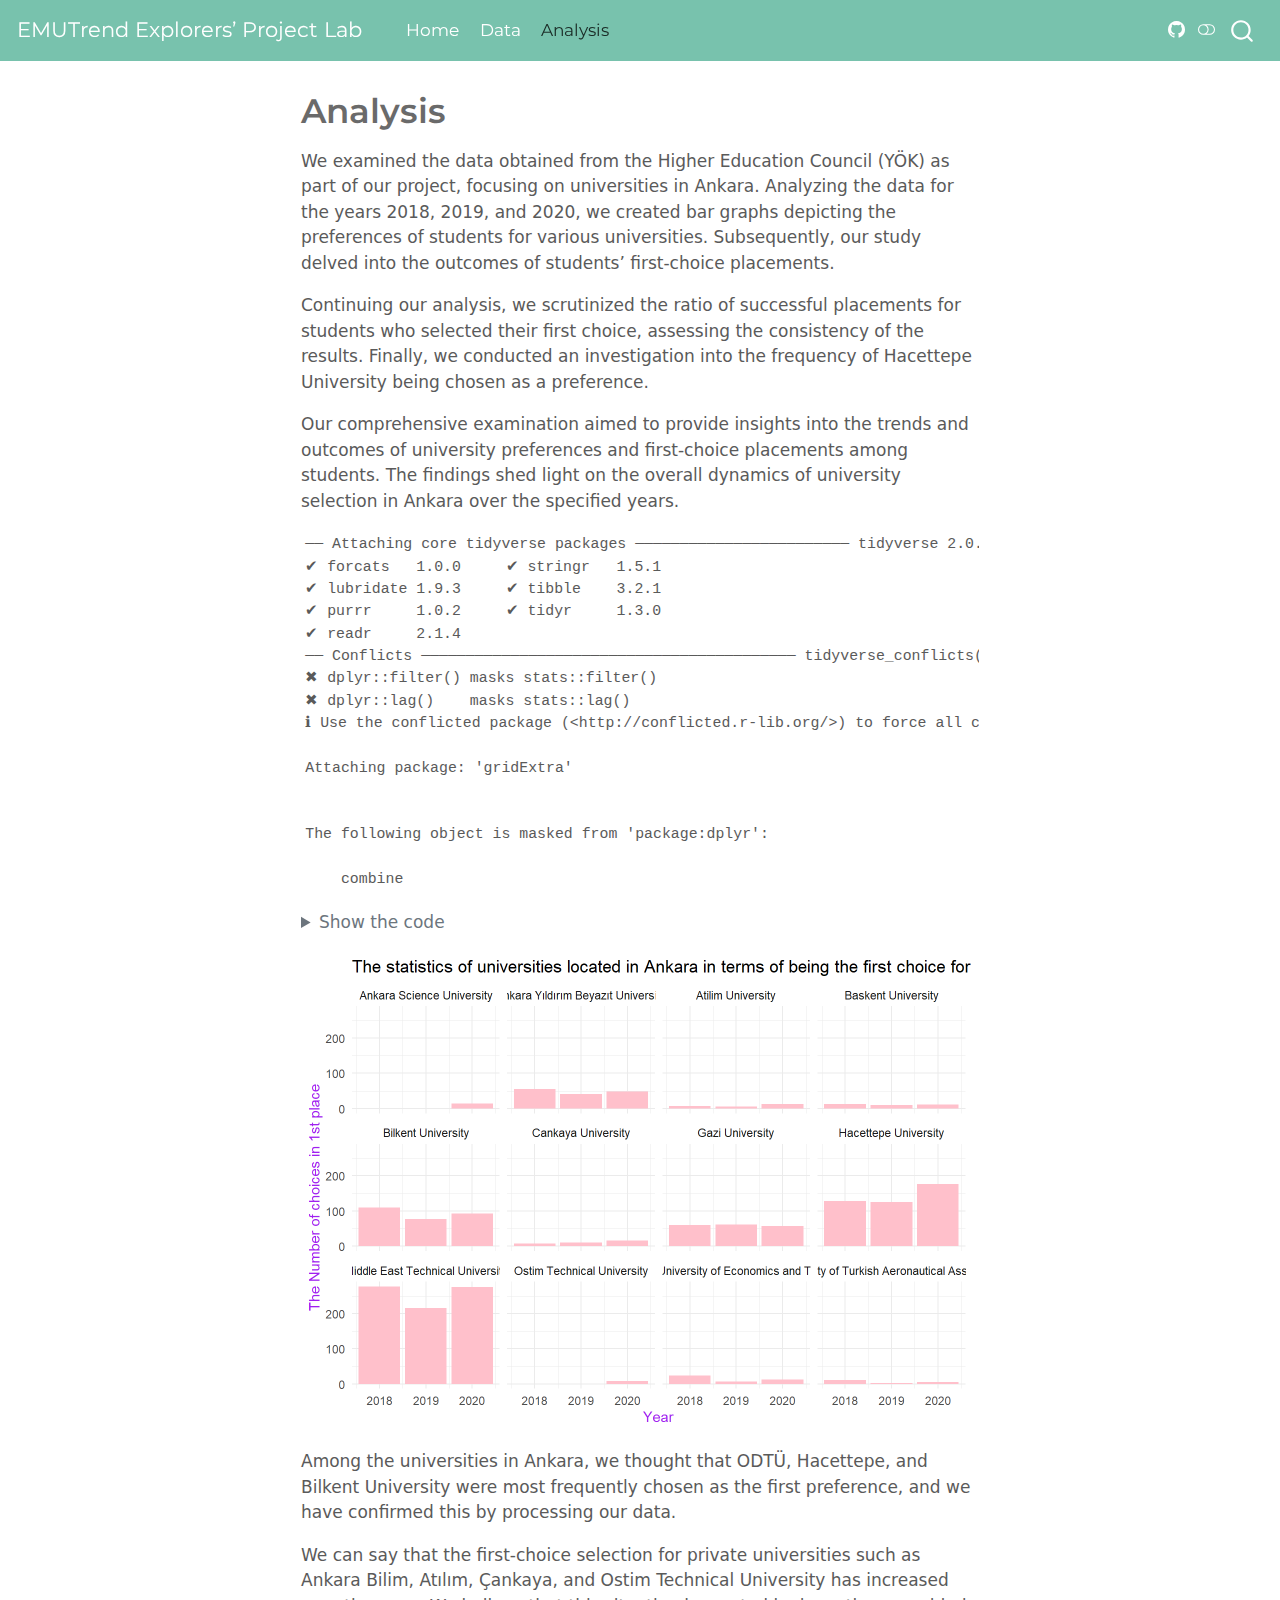
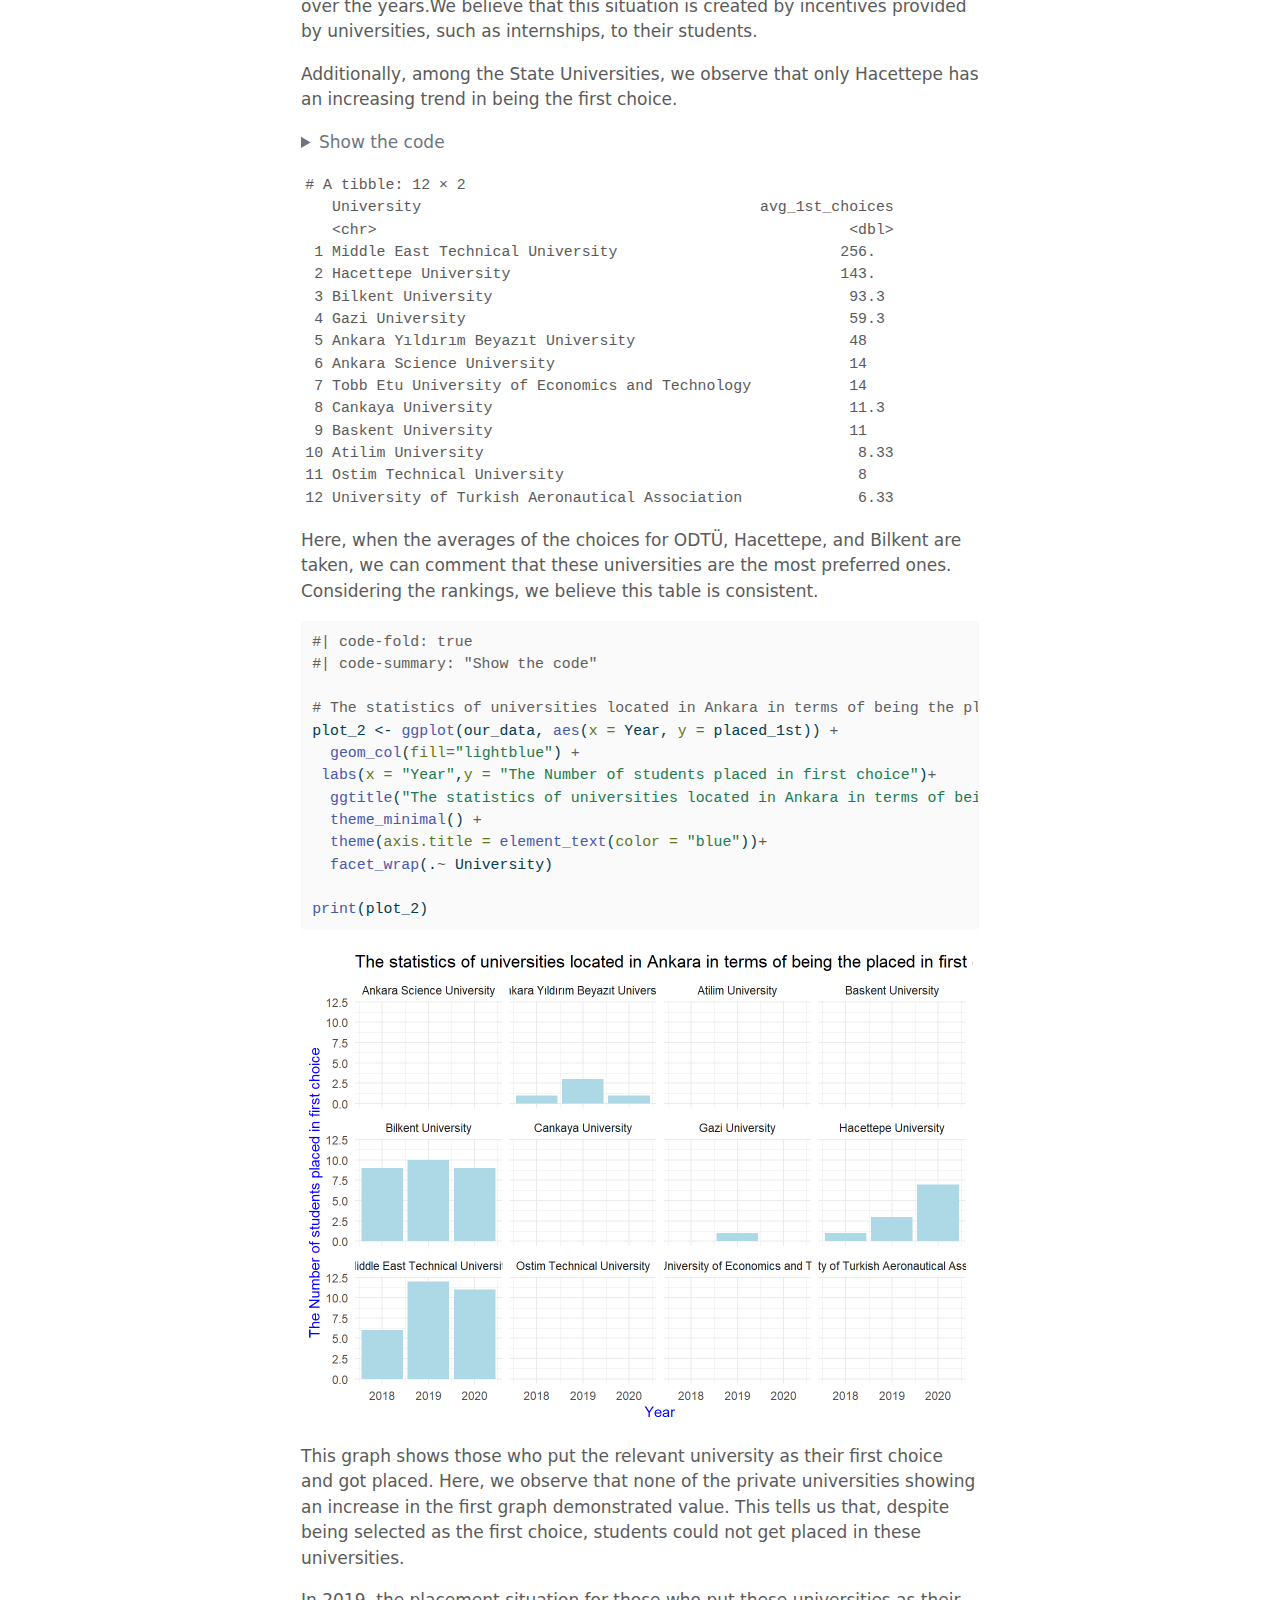
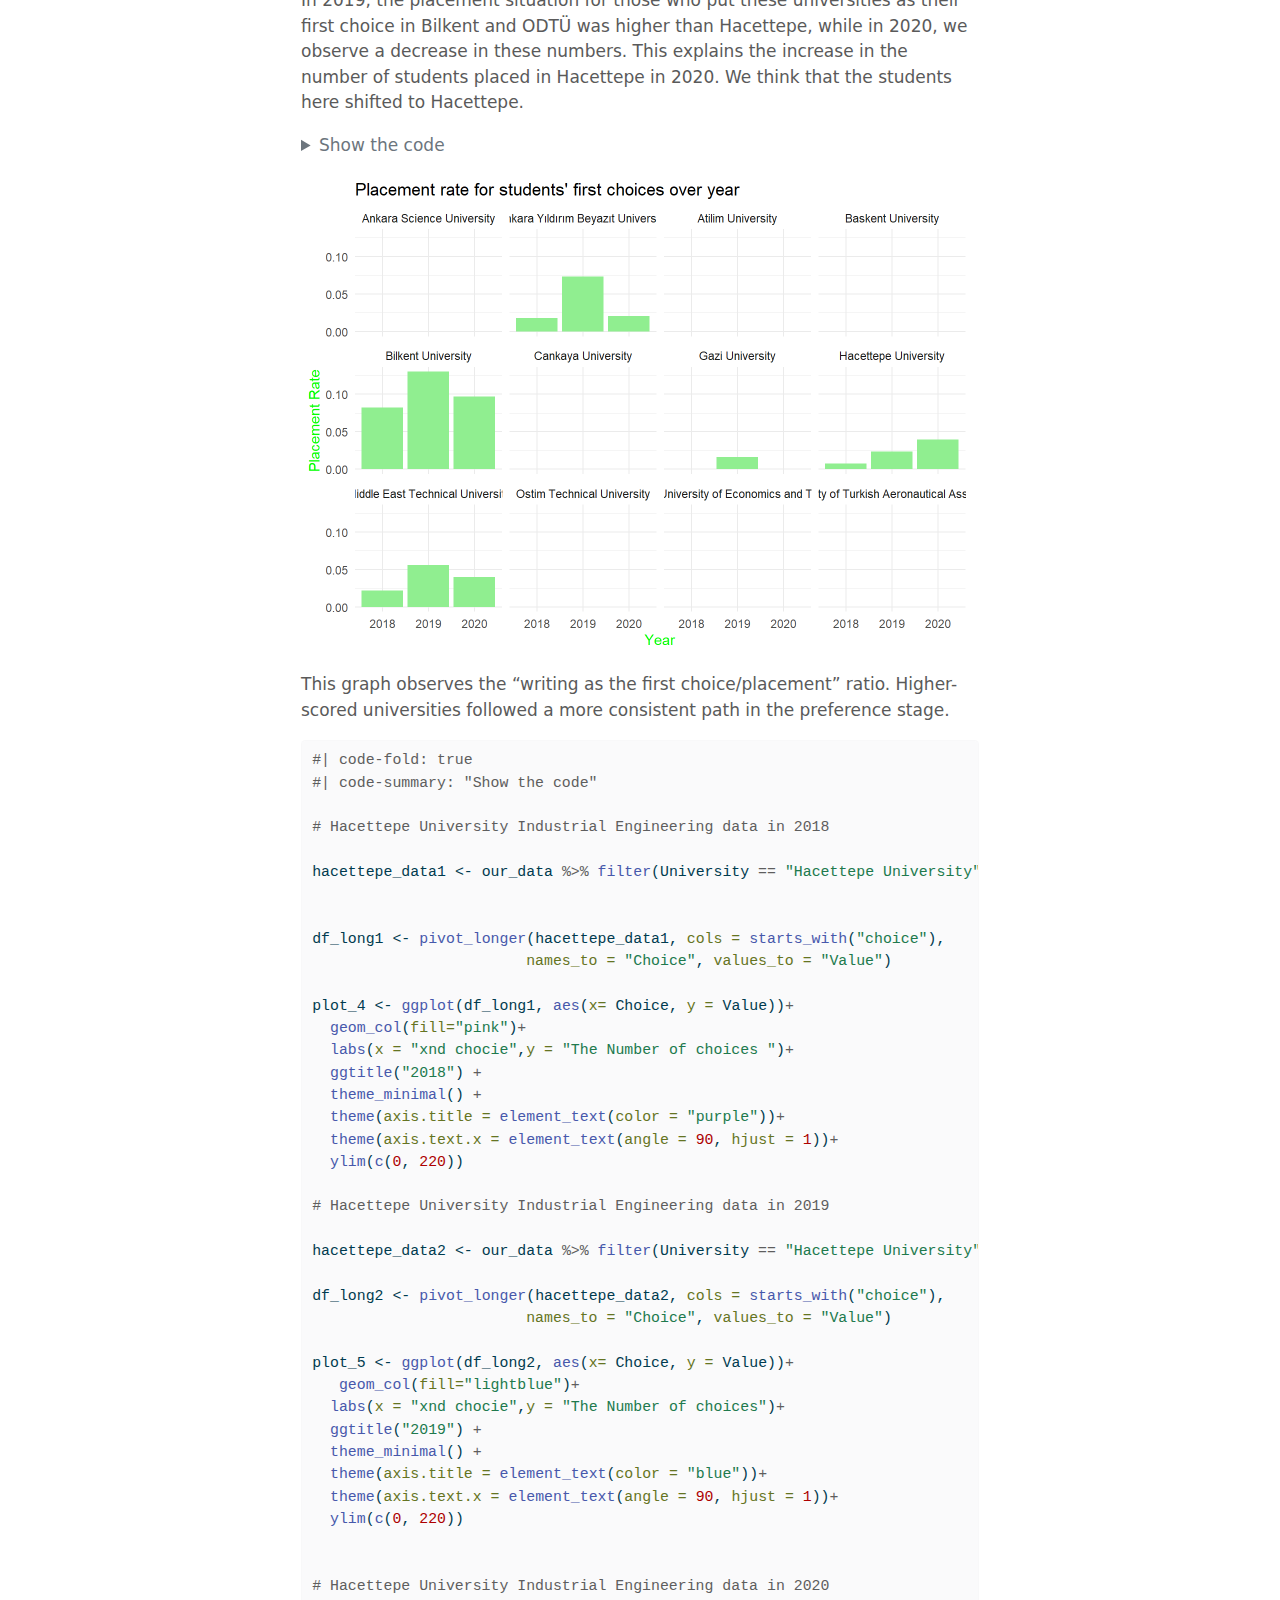
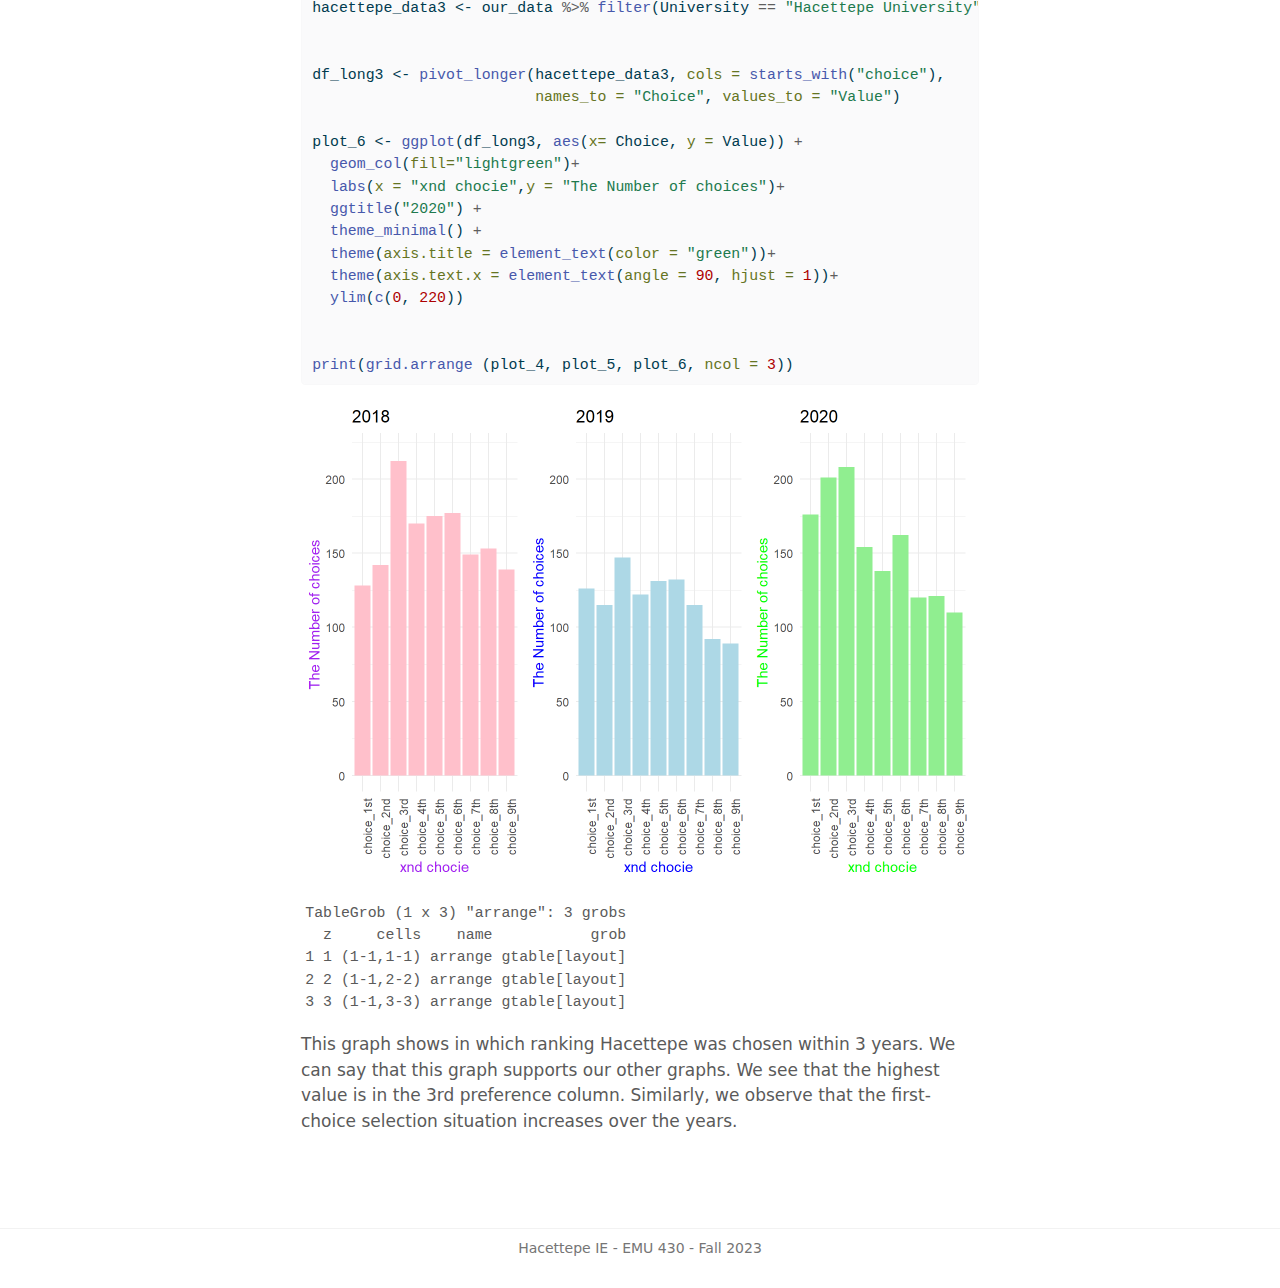
==== commit 7d2ac7da: "render" ====
--- a/docs/analysis.html
+++ b/docs/analysis.html
@@ -168,7 +168,9 @@
 
 </header>
 
-<p>About this site</p>
+<p>We examined the data obtained from the Higher Education Council (YÖK) as part of our project, focusing on universities in Ankara. Analyzing the data for the years 2018, 2019, and 2020, we created bar graphs depicting the preferences of students for various universities. Subsequently, our study delved into the outcomes of students’ first-choice placements.</p>
+<p>Continuing our analysis, we scrutinized the ratio of successful placements for students who selected their first choice, assessing the consistency of the results. Finally, we conducted an investigation into the frequency of Hacettepe University being chosen as a preference.</p>
+<p>Our comprehensive examination aimed to provide insights into the trends and outcomes of university preferences and first-choice placements among students. The findings shed light on the overall dynamics of university selection in Ankara over the specified years.</p>
 <div class="cell">
 <div class="cell-output cell-output-stderr">
 <pre><code>── Attaching core tidyverse packages ──────────────────────── tidyverse 2.0.0 ──
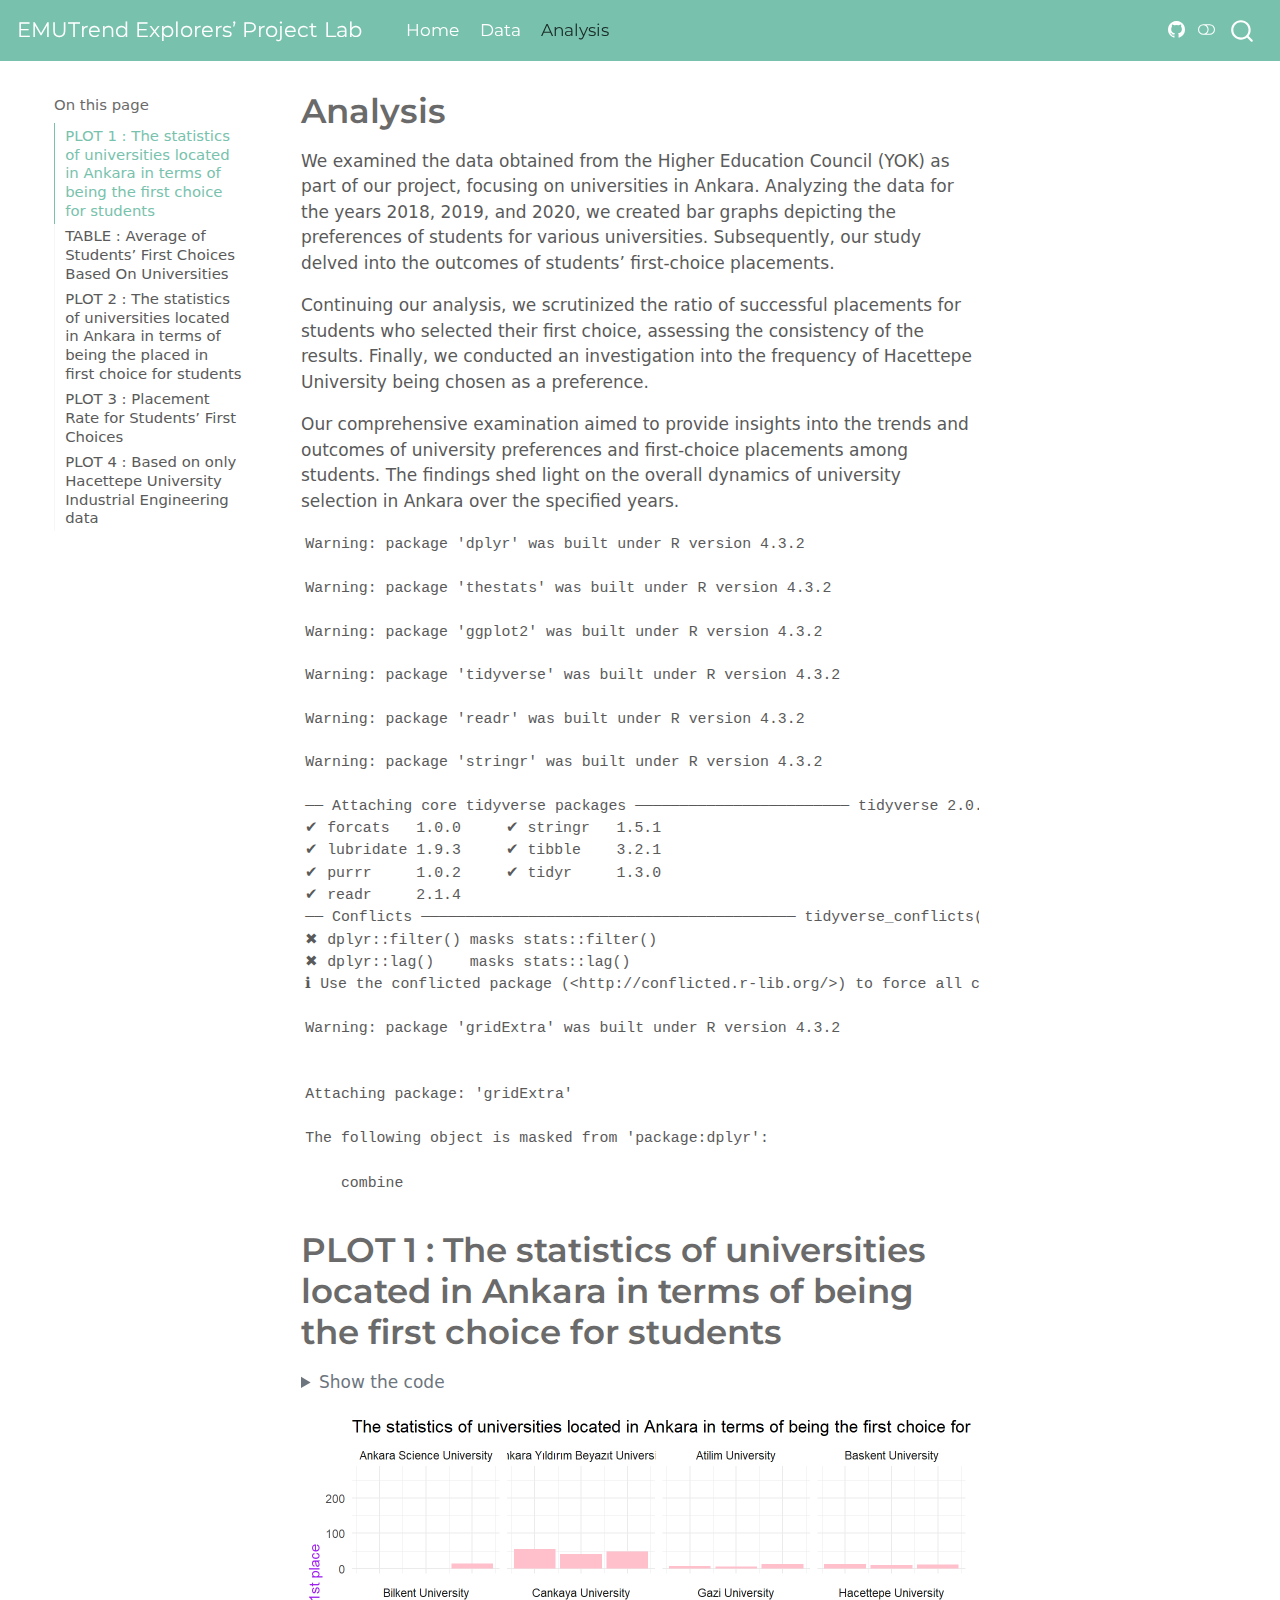
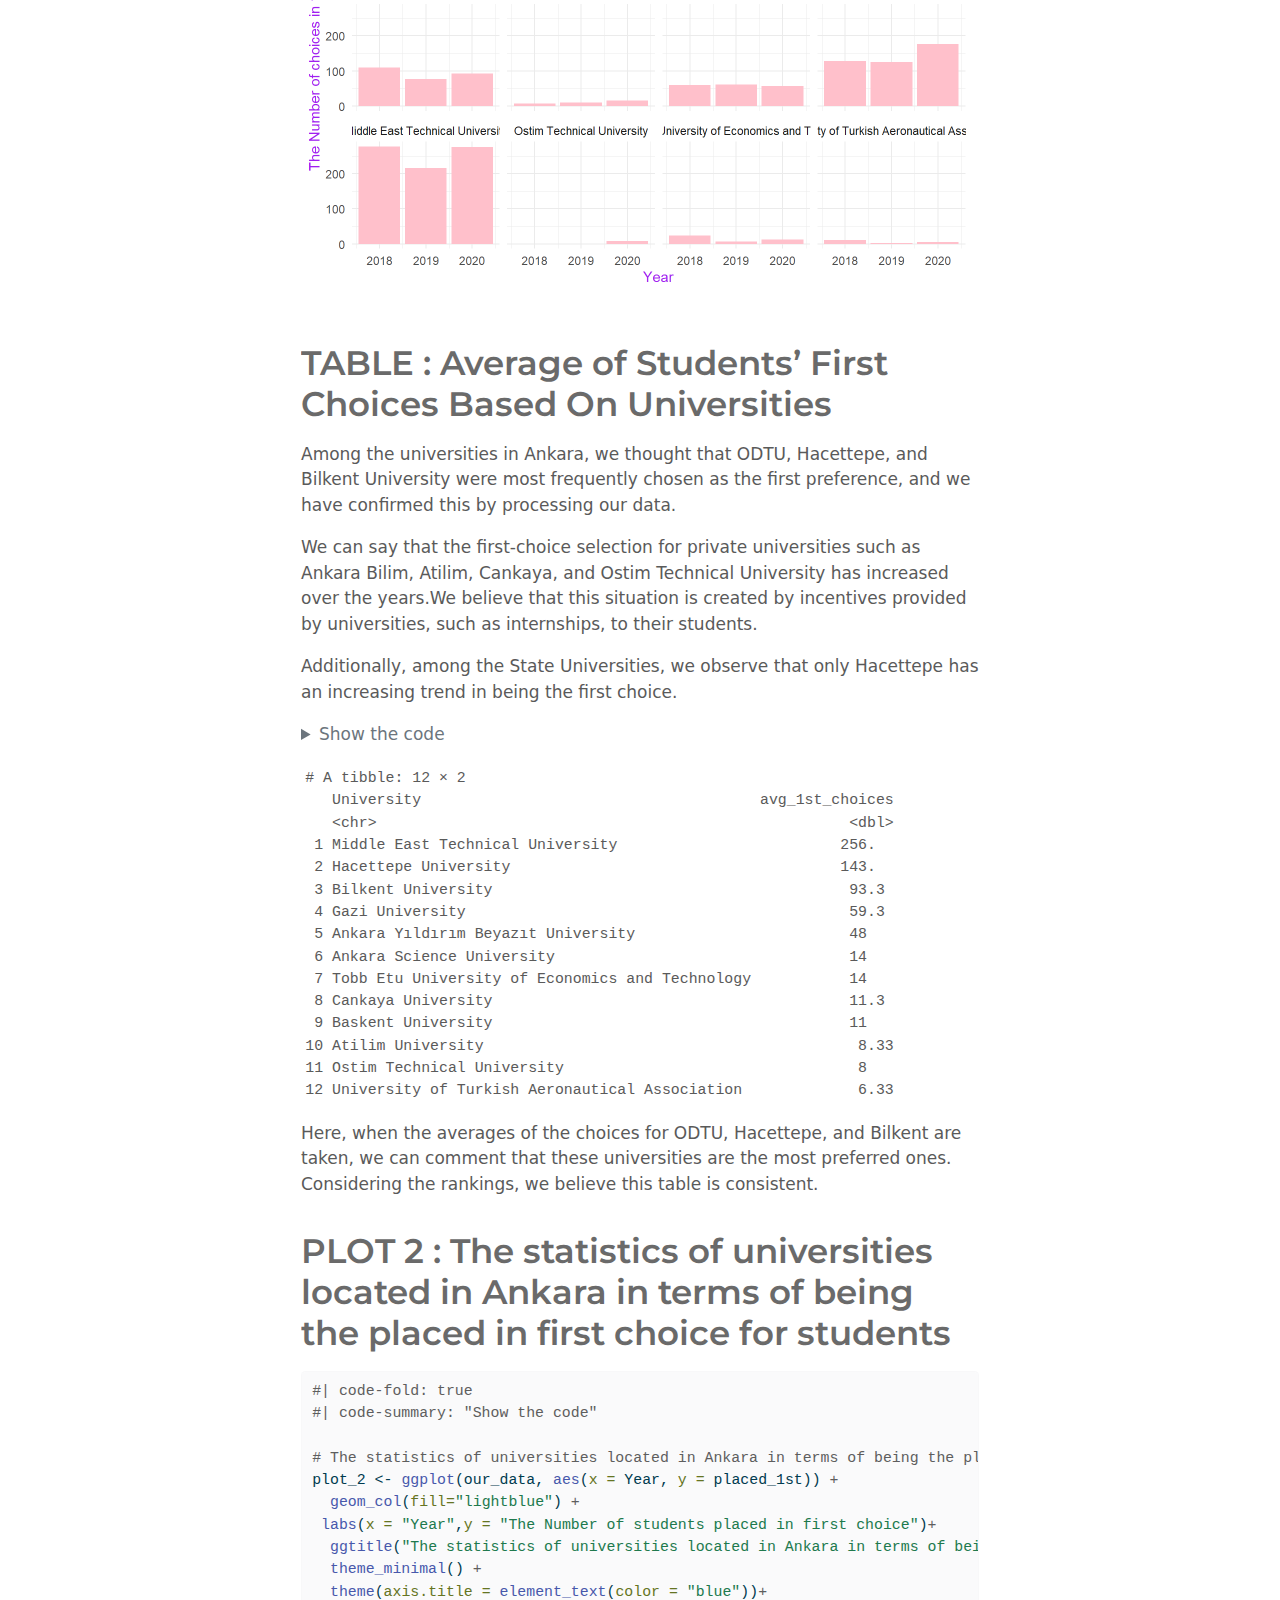
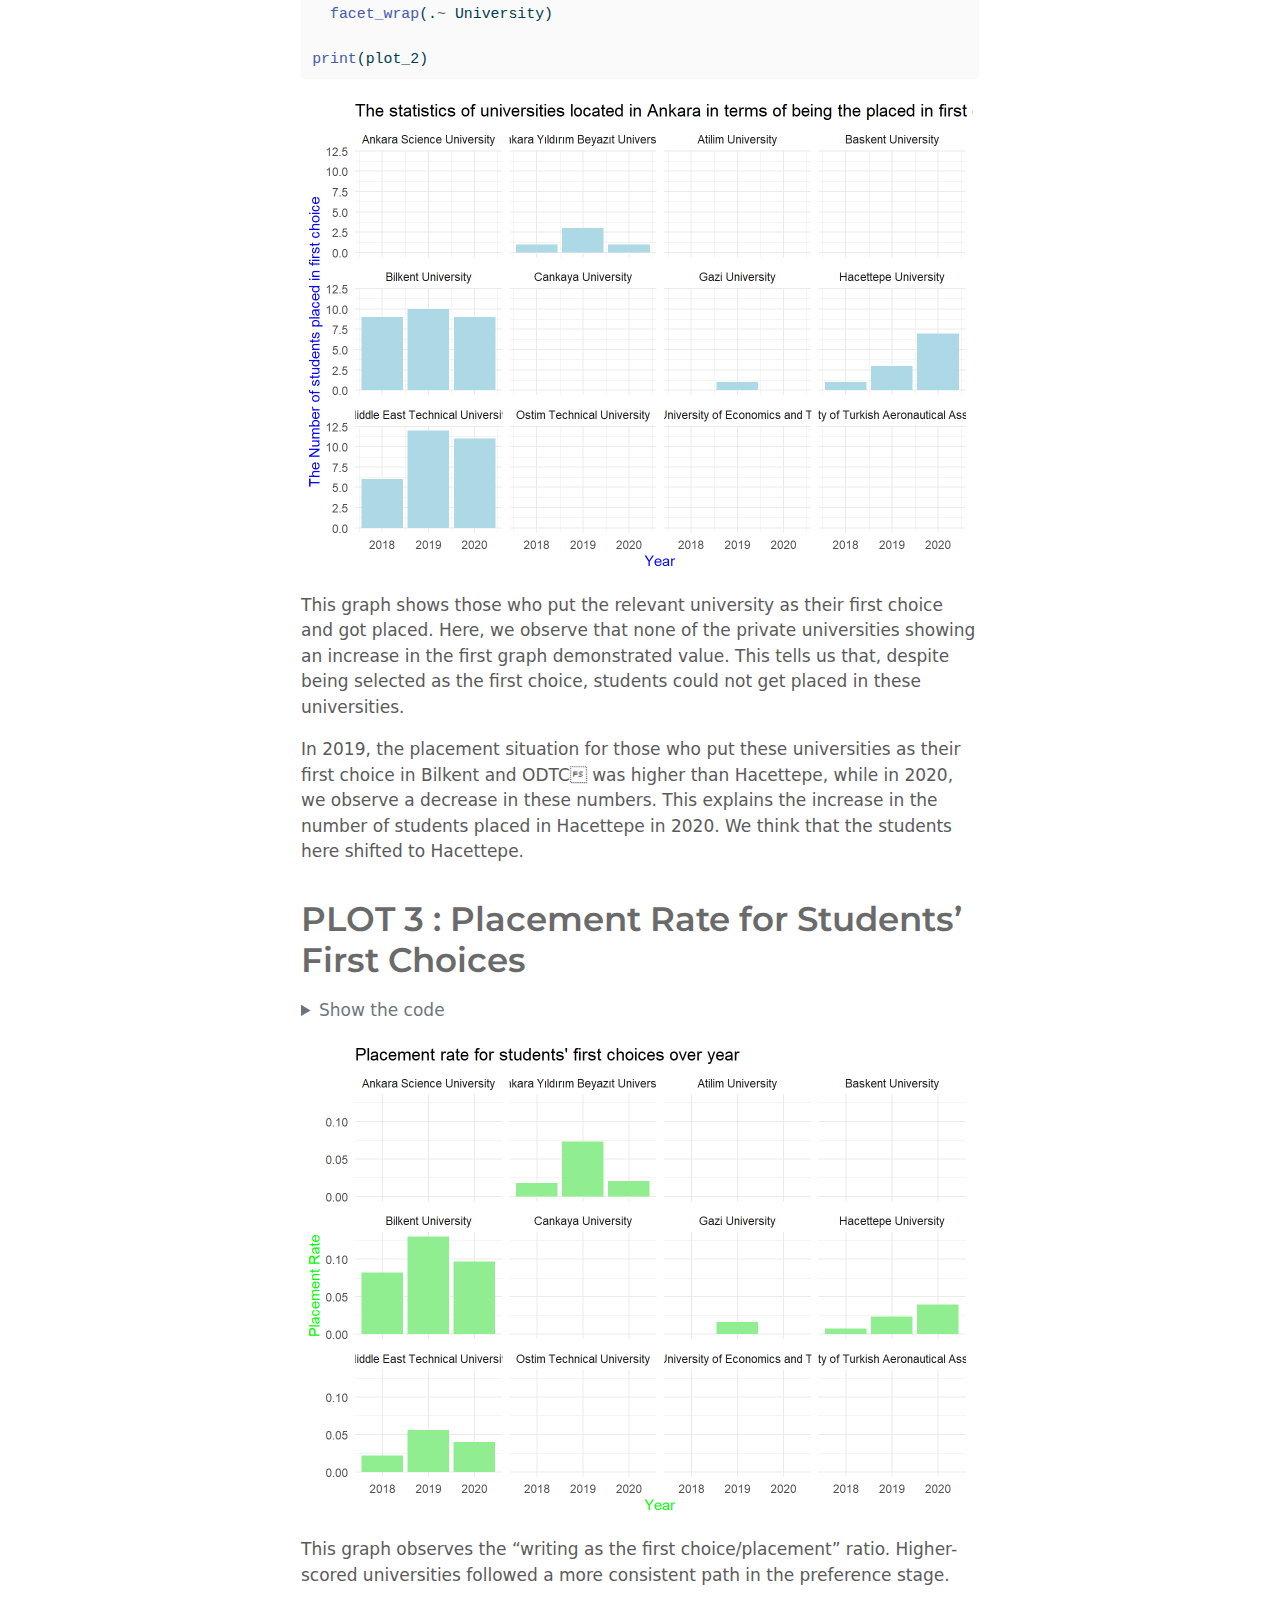
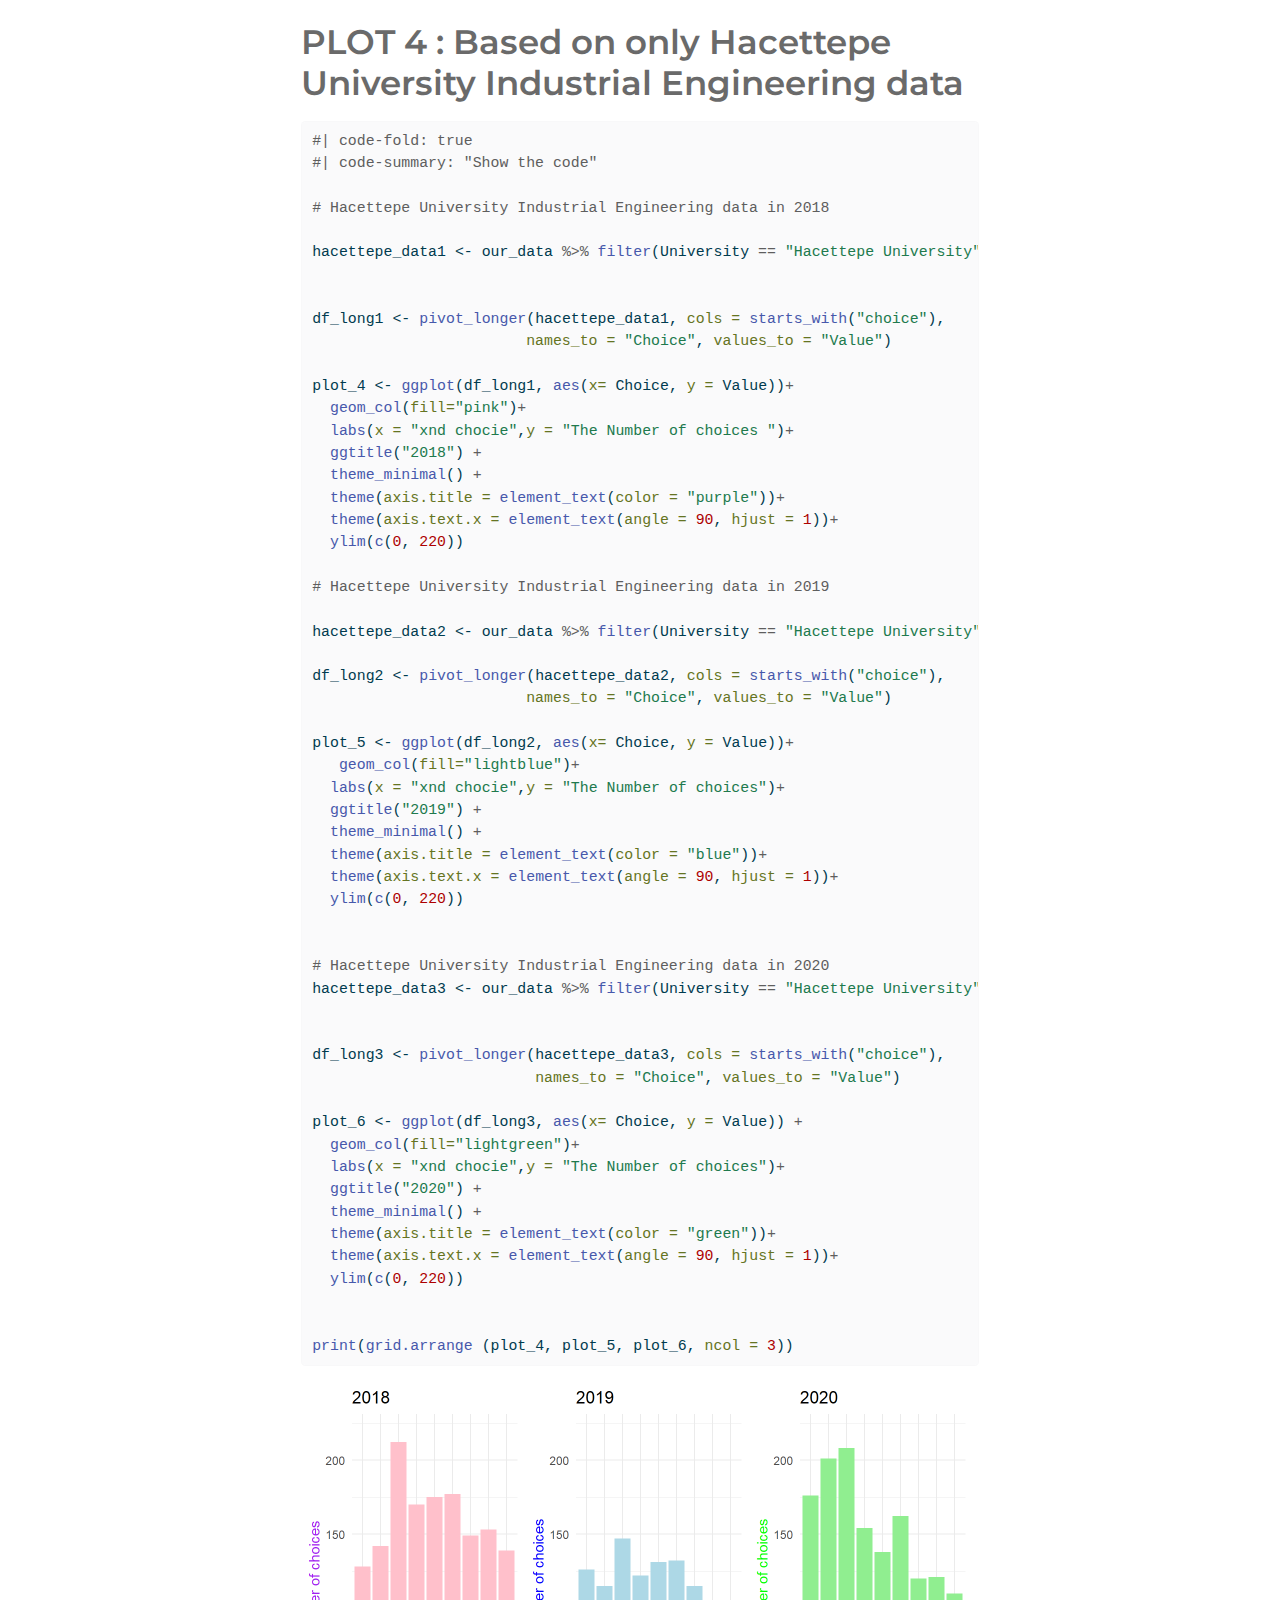
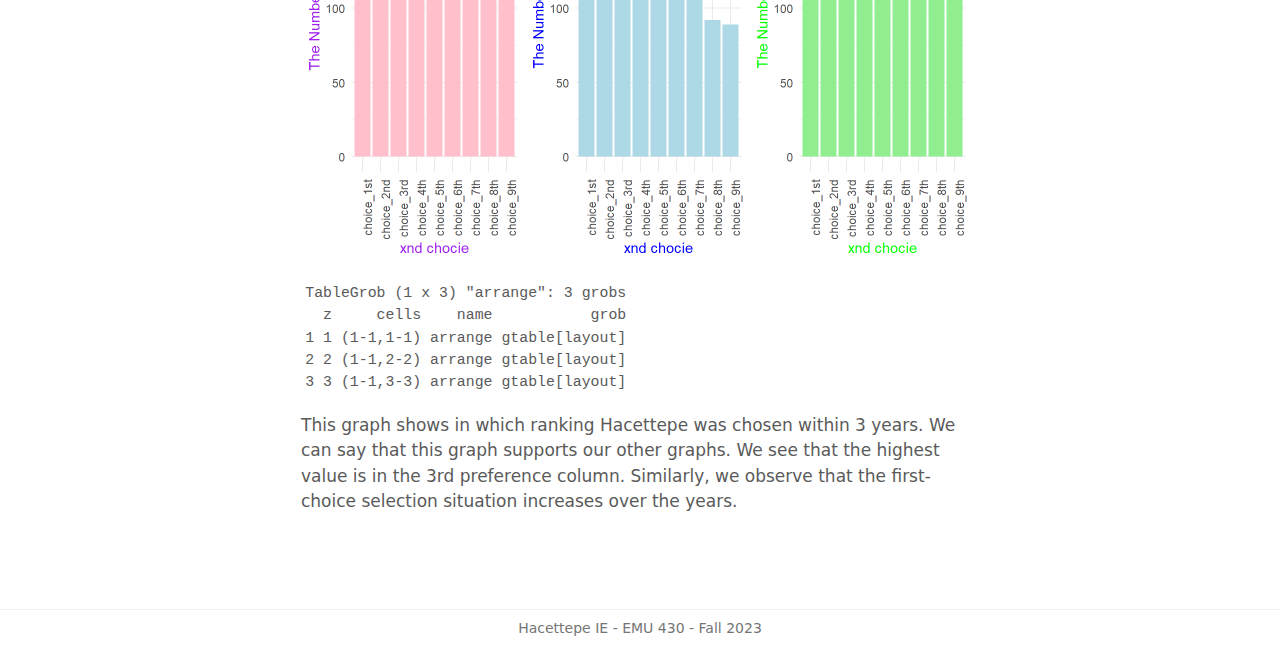
==== commit b4b89e36: "suuu" ====
--- a/docs/analysis.html
+++ b/docs/analysis.html
@@ -142,7 +142,17 @@
 <div id="quarto-content" class="quarto-container page-columns page-rows-contents page-layout-article page-navbar">
 <!-- sidebar -->
   <nav id="quarto-sidebar" class="sidebar collapse collapse-horizontal sidebar-navigation floating overflow-auto">
-    
+    <nav id="TOC" role="doc-toc" class="toc-active">
+    <h2 id="toc-title">On this page</h2>
+   
+  <ul>
+  <li><a href="#plot-1-the-statistics-of-universities-located-in-ankara-in-terms-of-being-the-first-choice-for-students" id="toc-plot-1-the-statistics-of-universities-located-in-ankara-in-terms-of-being-the-first-choice-for-students" class="nav-link active" data-scroll-target="#plot-1-the-statistics-of-universities-located-in-ankara-in-terms-of-being-the-first-choice-for-students">PLOT 1 : The statistics of universities located in Ankara in terms of being the first choice for students</a></li>
+  <li><a href="#table-average-of-students-first-choices-based-on-universities" id="toc-table-average-of-students-first-choices-based-on-universities" class="nav-link" data-scroll-target="#table-average-of-students-first-choices-based-on-universities">TABLE : Average of Students’ First Choices Based On Universities</a></li>
+  <li><a href="#plot-2-the-statistics-of-universities-located-in-ankara-in-terms-of-being-the-placed-in-first-choice-for-students" id="toc-plot-2-the-statistics-of-universities-located-in-ankara-in-terms-of-being-the-placed-in-first-choice-for-students" class="nav-link" data-scroll-target="#plot-2-the-statistics-of-universities-located-in-ankara-in-terms-of-being-the-placed-in-first-choice-for-students">PLOT 2 : The statistics of universities located in Ankara in terms of being the placed in first choice for students</a></li>
+  <li><a href="#plot-3-placement-rate-for-students-first-choices" id="toc-plot-3-placement-rate-for-students-first-choices" class="nav-link" data-scroll-target="#plot-3-placement-rate-for-students-first-choices">PLOT 3 : Placement Rate for Students’ First Choices</a></li>
+  <li><a href="#plot-4-based-on-only-hacettepe-university-industrial-engineering-data" id="toc-plot-4-based-on-only-hacettepe-university-industrial-engineering-data" class="nav-link" data-scroll-target="#plot-4-based-on-only-hacettepe-university-industrial-engineering-data">PLOT 4 : Based on only Hacettepe University Industrial Engineering data</a></li>
+  </ul>
+</nav>
 </nav>
 <div id="quarto-sidebar-glass" data-bs-toggle="collapse" data-bs-target="#quarto-sidebar,#quarto-sidebar-glass"></div>
 <!-- margin-sidebar -->
@@ -168,10 +178,28 @@
 
 </header>
 
-<p>We examined the data obtained from the Higher Education Council (YÖK) as part of our project, focusing on universities in Ankara. Analyzing the data for the years 2018, 2019, and 2020, we created bar graphs depicting the preferences of students for various universities. Subsequently, our study delved into the outcomes of students’ first-choice placements.</p>
+<p>We examined the data obtained from the Higher Education Council (YOK) as part of our project, focusing on universities in Ankara. Analyzing the data for the years 2018, 2019, and 2020, we created bar graphs depicting the preferences of students for various universities. Subsequently, our study delved into the outcomes of students’ first-choice placements.</p>
 <p>Continuing our analysis, we scrutinized the ratio of successful placements for students who selected their first choice, assessing the consistency of the results. Finally, we conducted an investigation into the frequency of Hacettepe University being chosen as a preference.</p>
 <p>Our comprehensive examination aimed to provide insights into the trends and outcomes of university preferences and first-choice placements among students. The findings shed light on the overall dynamics of university selection in Ankara over the specified years.</p>
 <div class="cell">
+<div class="cell-output cell-output-stderr">
+<pre><code>Warning: package 'dplyr' was built under R version 4.3.2</code></pre>
+</div>
+<div class="cell-output cell-output-stderr">
+<pre><code>Warning: package 'thestats' was built under R version 4.3.2</code></pre>
+</div>
+<div class="cell-output cell-output-stderr">
+<pre><code>Warning: package 'ggplot2' was built under R version 4.3.2</code></pre>
+</div>
+<div class="cell-output cell-output-stderr">
+<pre><code>Warning: package 'tidyverse' was built under R version 4.3.2</code></pre>
+</div>
+<div class="cell-output cell-output-stderr">
+<pre><code>Warning: package 'readr' was built under R version 4.3.2</code></pre>
+</div>
+<div class="cell-output cell-output-stderr">
+<pre><code>Warning: package 'stringr' was built under R version 4.3.2</code></pre>
+</div>
 <div class="cell-output cell-output-stderr">
 <pre><code>── Attaching core tidyverse packages ──────────────────────── tidyverse 2.0.0 ──
 ✔ forcats   1.0.0     ✔ stringr   1.5.1
@@ -181,43 +209,52 @@
 ── Conflicts ────────────────────────────────────────── tidyverse_conflicts() ──
 ✖ dplyr::filter() masks stats::filter()
 ✖ dplyr::lag()    masks stats::lag()
-ℹ Use the conflicted package (&lt;http://conflicted.r-lib.org/&gt;) to force all conflicts to become errors
-
+ℹ Use the conflicted package (&lt;http://conflicted.r-lib.org/&gt;) to force all conflicts to become errors</code></pre>
+</div>
+<div class="cell-output cell-output-stderr">
+<pre><code>Warning: package 'gridExtra' was built under R version 4.3.2</code></pre>
+</div>
+<div class="cell-output cell-output-stderr">
+<pre><code>
 Attaching package: 'gridExtra'
 
-
 The following object is masked from 'package:dplyr':
 
     combine</code></pre>
 </div>
 </div>
+<section id="plot-1-the-statistics-of-universities-located-in-ankara-in-terms-of-being-the-first-choice-for-students" class="level1">
+<h1>PLOT 1 : The statistics of universities located in Ankara in terms of being the first choice for students</h1>
 <div class="cell">
 <details>
 <summary>Show the code</summary>
-<div class="sourceCode cell-code" id="cb2"><pre class="sourceCode r code-with-copy"><code class="sourceCode r"><span id="cb2-1"><a href="#cb2-1" aria-hidden="true" tabindex="-1"></a><span class="co"># The statistics of universities located in Ankara in terms of being the first choice for  students</span></span>
-<span id="cb2-2"><a href="#cb2-2" aria-hidden="true" tabindex="-1"></a>plot_1 <span class="ot">&lt;-</span> <span class="fu">ggplot</span>(our_data, <span class="fu">aes</span>(<span class="at">x =</span> Year, <span class="at">y =</span> choice_1st)) <span class="sc">+</span></span>
-<span id="cb2-3"><a href="#cb2-3" aria-hidden="true" tabindex="-1"></a>  <span class="fu">geom_col</span>(<span class="at">fill=</span><span class="st">"pink"</span>)<span class="sc">+</span></span>
-<span id="cb2-4"><a href="#cb2-4" aria-hidden="true" tabindex="-1"></a>  <span class="fu">labs</span>(<span class="at">x =</span> <span class="st">"Year"</span>,<span class="at">y =</span> <span class="st">"The Number of choices in 1st place"</span>)<span class="sc">+</span></span>
-<span id="cb2-5"><a href="#cb2-5" aria-hidden="true" tabindex="-1"></a>  <span class="fu">ggtitle</span>(<span class="st">"The statistics of universities located in Ankara in terms of being the first choice for students"</span>) <span class="sc">+</span></span>
-<span id="cb2-6"><a href="#cb2-6" aria-hidden="true" tabindex="-1"></a>  <span class="fu">theme_minimal</span>() <span class="sc">+</span></span>
-<span id="cb2-7"><a href="#cb2-7" aria-hidden="true" tabindex="-1"></a>  <span class="fu">theme</span>(<span class="at">axis.title =</span> <span class="fu">element_text</span>(<span class="at">color =</span> <span class="st">"purple"</span>))<span class="sc">+</span></span>
-<span id="cb2-8"><a href="#cb2-8" aria-hidden="true" tabindex="-1"></a>  <span class="fu">facet_wrap</span>(.<span class="sc">~</span> University)</span>
-<span id="cb2-9"><a href="#cb2-9" aria-hidden="true" tabindex="-1"></a><span class="fu">print</span>(plot_1)</span></code><button title="Copy to Clipboard" class="code-copy-button"><i class="bi"></i></button></pre></div>
+<div class="sourceCode cell-code" id="cb10"><pre class="sourceCode r code-with-copy"><code class="sourceCode r"><span id="cb10-1"><a href="#cb10-1" aria-hidden="true" tabindex="-1"></a><span class="co"># The statistics of universities located in Ankara in terms of being the first choice for  students</span></span>
+<span id="cb10-2"><a href="#cb10-2" aria-hidden="true" tabindex="-1"></a>plot_1 <span class="ot">&lt;-</span> <span class="fu">ggplot</span>(our_data, <span class="fu">aes</span>(<span class="at">x =</span> Year, <span class="at">y =</span> choice_1st)) <span class="sc">+</span></span>
+<span id="cb10-3"><a href="#cb10-3" aria-hidden="true" tabindex="-1"></a>  <span class="fu">geom_col</span>(<span class="at">fill=</span><span class="st">"pink"</span>)<span class="sc">+</span></span>
+<span id="cb10-4"><a href="#cb10-4" aria-hidden="true" tabindex="-1"></a>  <span class="fu">labs</span>(<span class="at">x =</span> <span class="st">"Year"</span>,<span class="at">y =</span> <span class="st">"The Number of choices in 1st place"</span>)<span class="sc">+</span></span>
+<span id="cb10-5"><a href="#cb10-5" aria-hidden="true" tabindex="-1"></a>  <span class="fu">ggtitle</span>(<span class="st">"The statistics of universities located in Ankara in terms of being the first choice for students"</span>) <span class="sc">+</span></span>
+<span id="cb10-6"><a href="#cb10-6" aria-hidden="true" tabindex="-1"></a>  <span class="fu">theme_minimal</span>() <span class="sc">+</span></span>
+<span id="cb10-7"><a href="#cb10-7" aria-hidden="true" tabindex="-1"></a>  <span class="fu">theme</span>(<span class="at">axis.title =</span> <span class="fu">element_text</span>(<span class="at">color =</span> <span class="st">"purple"</span>))<span class="sc">+</span></span>
+<span id="cb10-8"><a href="#cb10-8" aria-hidden="true" tabindex="-1"></a>  <span class="fu">facet_wrap</span>(.<span class="sc">~</span> University)</span>
+<span id="cb10-9"><a href="#cb10-9" aria-hidden="true" tabindex="-1"></a><span class="fu">print</span>(plot_1)</span></code><button title="Copy to Clipboard" class="code-copy-button"><i class="bi"></i></button></pre></div>
 </details>
 <div class="cell-output-display">
 <p><img src="analysis_files/figure-html/unnamed-chunk-2-1.png" class="img-fluid" width="672"></p>
 </div>
 </div>
-<p>Among the universities in Ankara, we thought that ODTÜ, Hacettepe, and Bilkent University were most frequently chosen as the first preference, and we have confirmed this by processing our data.</p>
-<p>We can say that the first-choice selection for private universities such as Ankara Bilim, Atılım, Çankaya, and Ostim Technical University has increased over the years.We believe that this situation is created by incentives provided by universities, such as internships, to their students.</p>
+</section>
+<section id="table-average-of-students-first-choices-based-on-universities" class="level1">
+<h1>TABLE : Average of Students’ First Choices Based On Universities</h1>
+<p>Among the universities in Ankara, we thought that ODTU, Hacettepe, and Bilkent University were most frequently chosen as the first preference, and we have confirmed this by processing our data.</p>
+<p>We can say that the first-choice selection for private universities such as Ankara Bilim, Atilim, Cankaya, and Ostim Technical University has increased over the years.We believe that this situation is created by incentives provided by universities, such as internships, to their students.</p>
 <p>Additionally, among the State Universities, we observe that only Hacettepe has an increasing trend in being the first choice.</p>
 <div class="cell">
 <details>
 <summary>Show the code</summary>
-<div class="sourceCode cell-code" id="cb3"><pre class="sourceCode r code-with-copy"><code class="sourceCode r"><span id="cb3-1"><a href="#cb3-1" aria-hidden="true" tabindex="-1"></a>avg_first_choices <span class="ot">&lt;-</span> our_data <span class="sc">%&gt;%</span> <span class="fu">group_by</span>(University) <span class="sc">%&gt;%</span> </span>
-<span id="cb3-2"><a href="#cb3-2" aria-hidden="true" tabindex="-1"></a>  <span class="fu">summarise</span>(<span class="at">avg_1st_choices =</span> <span class="fu">mean</span>(choice_1st)) <span class="sc">%&gt;%</span></span>
-<span id="cb3-3"><a href="#cb3-3" aria-hidden="true" tabindex="-1"></a>  <span class="fu">arrange</span>(<span class="fu">desc</span>(avg_1st_choices))</span>
-<span id="cb3-4"><a href="#cb3-4" aria-hidden="true" tabindex="-1"></a><span class="fu">print</span>(avg_first_choices)</span></code><button title="Copy to Clipboard" class="code-copy-button"><i class="bi"></i></button></pre></div>
+<div class="sourceCode cell-code" id="cb11"><pre class="sourceCode r code-with-copy"><code class="sourceCode r"><span id="cb11-1"><a href="#cb11-1" aria-hidden="true" tabindex="-1"></a>avg_first_choices <span class="ot">&lt;-</span> our_data <span class="sc">%&gt;%</span> <span class="fu">group_by</span>(University) <span class="sc">%&gt;%</span> </span>
+<span id="cb11-2"><a href="#cb11-2" aria-hidden="true" tabindex="-1"></a>  <span class="fu">summarise</span>(<span class="at">avg_1st_choices =</span> <span class="fu">mean</span>(choice_1st)) <span class="sc">%&gt;%</span></span>
+<span id="cb11-3"><a href="#cb11-3" aria-hidden="true" tabindex="-1"></a>  <span class="fu">arrange</span>(<span class="fu">desc</span>(avg_1st_choices))</span>
+<span id="cb11-4"><a href="#cb11-4" aria-hidden="true" tabindex="-1"></a><span class="fu">print</span>(avg_first_choices)</span></code><button title="Copy to Clipboard" class="code-copy-button"><i class="bi"></i></button></pre></div>
 </details>
 <div class="cell-output cell-output-stdout">
 <pre><code># A tibble: 12 × 2
@@ -237,106 +274,116 @@
 12 University of Turkish Aeronautical Association             6.33</code></pre>
 </div>
 </div>
-<p>Here, when the averages of the choices for ODTÜ, Hacettepe, and Bilkent are taken, we can comment that these universities are the most preferred ones. Considering the rankings, we believe this table is consistent.</p>
+<p>Here, when the averages of the choices for ODTU, Hacettepe, and Bilkent are taken, we can comment that these universities are the most preferred ones. Considering the rankings, we believe this table is consistent.</p>
+</section>
+<section id="plot-2-the-statistics-of-universities-located-in-ankara-in-terms-of-being-the-placed-in-first-choice-for-students" class="level1">
+<h1>PLOT 2 : The statistics of universities located in Ankara in terms of being the placed in first choice for students</h1>
 <div class="cell">
-<div class="sourceCode cell-code" id="cb5"><pre class="sourceCode r code-with-copy"><code class="sourceCode r"><span id="cb5-1"><a href="#cb5-1" aria-hidden="true" tabindex="-1"></a><span class="co">#| code-fold: true</span></span>
-<span id="cb5-2"><a href="#cb5-2" aria-hidden="true" tabindex="-1"></a><span class="co">#| code-summary: "Show the code"</span></span>
-<span id="cb5-3"><a href="#cb5-3" aria-hidden="true" tabindex="-1"></a></span>
-<span id="cb5-4"><a href="#cb5-4" aria-hidden="true" tabindex="-1"></a><span class="co"># The statistics of universities located in Ankara in terms of being the placed in 1st choice for students</span></span>
-<span id="cb5-5"><a href="#cb5-5" aria-hidden="true" tabindex="-1"></a>plot_2 <span class="ot">&lt;-</span> <span class="fu">ggplot</span>(our_data, <span class="fu">aes</span>(<span class="at">x =</span> Year, <span class="at">y =</span> placed_1st)) <span class="sc">+</span> </span>
-<span id="cb5-6"><a href="#cb5-6" aria-hidden="true" tabindex="-1"></a>  <span class="fu">geom_col</span>(<span class="at">fill=</span><span class="st">"lightblue"</span>) <span class="sc">+</span></span>
-<span id="cb5-7"><a href="#cb5-7" aria-hidden="true" tabindex="-1"></a> <span class="fu">labs</span>(<span class="at">x =</span> <span class="st">"Year"</span>,<span class="at">y =</span> <span class="st">"The Number of students placed in first choice"</span>)<span class="sc">+</span></span>
-<span id="cb5-8"><a href="#cb5-8" aria-hidden="true" tabindex="-1"></a>  <span class="fu">ggtitle</span>(<span class="st">"The statistics of universities located in Ankara in terms of being the placed in first choice for students"</span>) <span class="sc">+</span></span>
-<span id="cb5-9"><a href="#cb5-9" aria-hidden="true" tabindex="-1"></a>  <span class="fu">theme_minimal</span>() <span class="sc">+</span></span>
-<span id="cb5-10"><a href="#cb5-10" aria-hidden="true" tabindex="-1"></a>  <span class="fu">theme</span>(<span class="at">axis.title =</span> <span class="fu">element_text</span>(<span class="at">color =</span> <span class="st">"blue"</span>))<span class="sc">+</span></span>
-<span id="cb5-11"><a href="#cb5-11" aria-hidden="true" tabindex="-1"></a>  <span class="fu">facet_wrap</span>(.<span class="sc">~</span> University)</span>
-<span id="cb5-12"><a href="#cb5-12" aria-hidden="true" tabindex="-1"></a></span>
-<span id="cb5-13"><a href="#cb5-13" aria-hidden="true" tabindex="-1"></a><span class="fu">print</span>(plot_2)</span></code><button title="Copy to Clipboard" class="code-copy-button"><i class="bi"></i></button></pre></div>
+<div class="sourceCode cell-code" id="cb13"><pre class="sourceCode r code-with-copy"><code class="sourceCode r"><span id="cb13-1"><a href="#cb13-1" aria-hidden="true" tabindex="-1"></a><span class="co">#| code-fold: true</span></span>
+<span id="cb13-2"><a href="#cb13-2" aria-hidden="true" tabindex="-1"></a><span class="co">#| code-summary: "Show the code"</span></span>
+<span id="cb13-3"><a href="#cb13-3" aria-hidden="true" tabindex="-1"></a></span>
+<span id="cb13-4"><a href="#cb13-4" aria-hidden="true" tabindex="-1"></a><span class="co"># The statistics of universities located in Ankara in terms of being the placed in 1st choice for students</span></span>
+<span id="cb13-5"><a href="#cb13-5" aria-hidden="true" tabindex="-1"></a>plot_2 <span class="ot">&lt;-</span> <span class="fu">ggplot</span>(our_data, <span class="fu">aes</span>(<span class="at">x =</span> Year, <span class="at">y =</span> placed_1st)) <span class="sc">+</span> </span>
+<span id="cb13-6"><a href="#cb13-6" aria-hidden="true" tabindex="-1"></a>  <span class="fu">geom_col</span>(<span class="at">fill=</span><span class="st">"lightblue"</span>) <span class="sc">+</span></span>
+<span id="cb13-7"><a href="#cb13-7" aria-hidden="true" tabindex="-1"></a> <span class="fu">labs</span>(<span class="at">x =</span> <span class="st">"Year"</span>,<span class="at">y =</span> <span class="st">"The Number of students placed in first choice"</span>)<span class="sc">+</span></span>
+<span id="cb13-8"><a href="#cb13-8" aria-hidden="true" tabindex="-1"></a>  <span class="fu">ggtitle</span>(<span class="st">"The statistics of universities located in Ankara in terms of being the placed in first choice for students"</span>) <span class="sc">+</span></span>
+<span id="cb13-9"><a href="#cb13-9" aria-hidden="true" tabindex="-1"></a>  <span class="fu">theme_minimal</span>() <span class="sc">+</span></span>
+<span id="cb13-10"><a href="#cb13-10" aria-hidden="true" tabindex="-1"></a>  <span class="fu">theme</span>(<span class="at">axis.title =</span> <span class="fu">element_text</span>(<span class="at">color =</span> <span class="st">"blue"</span>))<span class="sc">+</span></span>
+<span id="cb13-11"><a href="#cb13-11" aria-hidden="true" tabindex="-1"></a>  <span class="fu">facet_wrap</span>(.<span class="sc">~</span> University)</span>
+<span id="cb13-12"><a href="#cb13-12" aria-hidden="true" tabindex="-1"></a></span>
+<span id="cb13-13"><a href="#cb13-13" aria-hidden="true" tabindex="-1"></a><span class="fu">print</span>(plot_2)</span></code><button title="Copy to Clipboard" class="code-copy-button"><i class="bi"></i></button></pre></div>
 <div class="cell-output-display">
 <p><img src="analysis_files/figure-html/unnamed-chunk-4-1.png" class="img-fluid" width="672"></p>
 </div>
 </div>
 <p>This graph shows those who put the relevant university as their first choice and got placed. Here, we observe that none of the private universities showing an increase in the first graph demonstrated value. This tells us that, despite being selected as the first choice, students could not get placed in these universities.</p>
-<p>In 2019, the placement situation for those who put these universities as their first choice in Bilkent and ODTÜ was higher than Hacettepe, while in 2020, we observe a decrease in these numbers. This explains the increase in the number of students placed in Hacettepe in 2020. We think that the students here shifted to Hacettepe.</p>
+<p>In 2019, the placement situation for those who put these universities as their first choice in Bilkent and ODTC+ was higher than Hacettepe, while in 2020, we observe a decrease in these numbers. This explains the increase in the number of students placed in Hacettepe in 2020. We think that the students here shifted to Hacettepe.</p>
+</section>
+<section id="plot-3-placement-rate-for-students-first-choices" class="level1">
+<h1>PLOT 3 : Placement Rate for Students’ First Choices</h1>
 <div class="cell">
 <details>
 <summary>Show the code</summary>
-<div class="sourceCode cell-code" id="cb6"><pre class="sourceCode r code-with-copy"><code class="sourceCode r"><span id="cb6-1"><a href="#cb6-1" aria-hidden="true" tabindex="-1"></a><span class="co"># Placement rate for students' first choices</span></span>
-<span id="cb6-2"><a href="#cb6-2" aria-hidden="true" tabindex="-1"></a></span>
-<span id="cb6-3"><a href="#cb6-3" aria-hidden="true" tabindex="-1"></a></span>
-<span id="cb6-4"><a href="#cb6-4" aria-hidden="true" tabindex="-1"></a>placment_rate_data <span class="ot">&lt;-</span> our_data <span class="sc">%&gt;%</span> <span class="fu">mutate</span>(<span class="at">placement_rate =</span> placed_1st<span class="sc">/</span>choice_1st) <span class="sc">%&gt;%</span> <span class="fu">select</span>(Year, University, placement_rate)</span>
-<span id="cb6-5"><a href="#cb6-5" aria-hidden="true" tabindex="-1"></a></span>
-<span id="cb6-6"><a href="#cb6-6" aria-hidden="true" tabindex="-1"></a>plot_3 <span class="ot">&lt;-</span> <span class="fu">ggplot</span>(<span class="fu">na.omit</span>(placment_rate_data), <span class="fu">aes</span>(<span class="at">x =</span> <span class="fu">as.factor</span>(Year), <span class="at">y =</span> placement_rate)) <span class="sc">+</span></span>
-<span id="cb6-7"><a href="#cb6-7" aria-hidden="true" tabindex="-1"></a>  <span class="fu">geom_col</span>(<span class="at">fill=</span><span class="st">"lightgreen"</span>) <span class="sc">+</span></span>
-<span id="cb6-8"><a href="#cb6-8" aria-hidden="true" tabindex="-1"></a>  <span class="fu">labs</span>(<span class="at">x =</span> <span class="st">"Year"</span>,<span class="at">y =</span> <span class="st">"Placement Rate"</span>)<span class="sc">+</span></span>
-<span id="cb6-9"><a href="#cb6-9" aria-hidden="true" tabindex="-1"></a>  <span class="fu">ggtitle</span>(<span class="st">"Placement rate for students' first choices over year"</span>) <span class="sc">+</span></span>
-<span id="cb6-10"><a href="#cb6-10" aria-hidden="true" tabindex="-1"></a>  <span class="fu">theme_minimal</span>() <span class="sc">+</span></span>
-<span id="cb6-11"><a href="#cb6-11" aria-hidden="true" tabindex="-1"></a>  <span class="fu">theme</span>(<span class="at">axis.title =</span> <span class="fu">element_text</span>(<span class="at">color =</span> <span class="st">"green"</span>))<span class="sc">+</span></span>
-<span id="cb6-12"><a href="#cb6-12" aria-hidden="true" tabindex="-1"></a>  <span class="fu">facet_wrap</span>(.<span class="sc">~</span> University)</span>
-<span id="cb6-13"><a href="#cb6-13" aria-hidden="true" tabindex="-1"></a></span>
-<span id="cb6-14"><a href="#cb6-14" aria-hidden="true" tabindex="-1"></a><span class="fu">print</span>(plot_3)</span></code><button title="Copy to Clipboard" class="code-copy-button"><i class="bi"></i></button></pre></div>
+<div class="sourceCode cell-code" id="cb14"><pre class="sourceCode r code-with-copy"><code class="sourceCode r"><span id="cb14-1"><a href="#cb14-1" aria-hidden="true" tabindex="-1"></a><span class="co"># Placement rate for students' first choices</span></span>
+<span id="cb14-2"><a href="#cb14-2" aria-hidden="true" tabindex="-1"></a></span>
+<span id="cb14-3"><a href="#cb14-3" aria-hidden="true" tabindex="-1"></a></span>
+<span id="cb14-4"><a href="#cb14-4" aria-hidden="true" tabindex="-1"></a>placment_rate_data <span class="ot">&lt;-</span> our_data <span class="sc">%&gt;%</span> <span class="fu">mutate</span>(<span class="at">placement_rate =</span> placed_1st<span class="sc">/</span>choice_1st) <span class="sc">%&gt;%</span> <span class="fu">select</span>(Year, University, placement_rate)</span>
+<span id="cb14-5"><a href="#cb14-5" aria-hidden="true" tabindex="-1"></a></span>
+<span id="cb14-6"><a href="#cb14-6" aria-hidden="true" tabindex="-1"></a>plot_3 <span class="ot">&lt;-</span> <span class="fu">ggplot</span>(<span class="fu">na.omit</span>(placment_rate_data), <span class="fu">aes</span>(<span class="at">x =</span> <span class="fu">as.factor</span>(Year), <span class="at">y =</span> placement_rate)) <span class="sc">+</span></span>
+<span id="cb14-7"><a href="#cb14-7" aria-hidden="true" tabindex="-1"></a>  <span class="fu">geom_col</span>(<span class="at">fill=</span><span class="st">"lightgreen"</span>) <span class="sc">+</span></span>
+<span id="cb14-8"><a href="#cb14-8" aria-hidden="true" tabindex="-1"></a>  <span class="fu">labs</span>(<span class="at">x =</span> <span class="st">"Year"</span>,<span class="at">y =</span> <span class="st">"Placement Rate"</span>)<span class="sc">+</span></span>
+<span id="cb14-9"><a href="#cb14-9" aria-hidden="true" tabindex="-1"></a>  <span class="fu">ggtitle</span>(<span class="st">"Placement rate for students' first choices over year"</span>) <span class="sc">+</span></span>
+<span id="cb14-10"><a href="#cb14-10" aria-hidden="true" tabindex="-1"></a>  <span class="fu">theme_minimal</span>() <span class="sc">+</span></span>
+<span id="cb14-11"><a href="#cb14-11" aria-hidden="true" tabindex="-1"></a>  <span class="fu">theme</span>(<span class="at">axis.title =</span> <span class="fu">element_text</span>(<span class="at">color =</span> <span class="st">"green"</span>))<span class="sc">+</span></span>
+<span id="cb14-12"><a href="#cb14-12" aria-hidden="true" tabindex="-1"></a>  <span class="fu">facet_wrap</span>(.<span class="sc">~</span> University)</span>
+<span id="cb14-13"><a href="#cb14-13" aria-hidden="true" tabindex="-1"></a></span>
+<span id="cb14-14"><a href="#cb14-14" aria-hidden="true" tabindex="-1"></a><span class="fu">print</span>(plot_3)</span></code><button title="Copy to Clipboard" class="code-copy-button"><i class="bi"></i></button></pre></div>
 </details>
 <div class="cell-output-display">
 <p><img src="analysis_files/figure-html/unnamed-chunk-5-1.png" class="img-fluid" width="672"></p>
 </div>
 </div>
 <p>This graph observes the “writing as the first choice/placement” ratio. Higher-scored universities followed a more consistent path in the preference stage.</p>
+</section>
+<section id="plot-4-based-on-only-hacettepe-university-industrial-engineering-data" class="level1">
+<h1>PLOT 4 : Based on only Hacettepe University Industrial Engineering data</h1>
 <div class="cell">
-<div class="sourceCode cell-code" id="cb7"><pre class="sourceCode r code-with-copy"><code class="sourceCode r"><span id="cb7-1"><a href="#cb7-1" aria-hidden="true" tabindex="-1"></a><span class="co">#| code-fold: true</span></span>
-<span id="cb7-2"><a href="#cb7-2" aria-hidden="true" tabindex="-1"></a><span class="co">#| code-summary: "Show the code"</span></span>
-<span id="cb7-3"><a href="#cb7-3" aria-hidden="true" tabindex="-1"></a></span>
-<span id="cb7-4"><a href="#cb7-4" aria-hidden="true" tabindex="-1"></a><span class="co"># Hacettepe University Industrial Engineering data in 2018</span></span>
-<span id="cb7-5"><a href="#cb7-5" aria-hidden="true" tabindex="-1"></a></span>
-<span id="cb7-6"><a href="#cb7-6" aria-hidden="true" tabindex="-1"></a>hacettepe_data1 <span class="ot">&lt;-</span> our_data <span class="sc">%&gt;%</span> <span class="fu">filter</span>(University <span class="sc">==</span> <span class="st">"Hacettepe University"</span>,Year <span class="sc">==</span> <span class="dv">2018</span>)</span>
-<span id="cb7-7"><a href="#cb7-7" aria-hidden="true" tabindex="-1"></a></span>
-<span id="cb7-8"><a href="#cb7-8" aria-hidden="true" tabindex="-1"></a></span>
-<span id="cb7-9"><a href="#cb7-9" aria-hidden="true" tabindex="-1"></a>df_long1 <span class="ot">&lt;-</span> <span class="fu">pivot_longer</span>(hacettepe_data1, <span class="at">cols =</span> <span class="fu">starts_with</span>(<span class="st">"choice"</span>),</span>
-<span id="cb7-10"><a href="#cb7-10" aria-hidden="true" tabindex="-1"></a>                        <span class="at">names_to =</span> <span class="st">"Choice"</span>, <span class="at">values_to =</span> <span class="st">"Value"</span>)</span>
-<span id="cb7-11"><a href="#cb7-11" aria-hidden="true" tabindex="-1"></a></span>
-<span id="cb7-12"><a href="#cb7-12" aria-hidden="true" tabindex="-1"></a>plot_4 <span class="ot">&lt;-</span> <span class="fu">ggplot</span>(df_long1, <span class="fu">aes</span>(<span class="at">x=</span> Choice, <span class="at">y =</span> Value))<span class="sc">+</span></span>
-<span id="cb7-13"><a href="#cb7-13" aria-hidden="true" tabindex="-1"></a>  <span class="fu">geom_col</span>(<span class="at">fill=</span><span class="st">"pink"</span>)<span class="sc">+</span></span>
-<span id="cb7-14"><a href="#cb7-14" aria-hidden="true" tabindex="-1"></a>  <span class="fu">labs</span>(<span class="at">x =</span> <span class="st">"xnd chocie"</span>,<span class="at">y =</span> <span class="st">"The Number of choices "</span>)<span class="sc">+</span></span>
-<span id="cb7-15"><a href="#cb7-15" aria-hidden="true" tabindex="-1"></a>  <span class="fu">ggtitle</span>(<span class="st">"2018"</span>) <span class="sc">+</span></span>
-<span id="cb7-16"><a href="#cb7-16" aria-hidden="true" tabindex="-1"></a>  <span class="fu">theme_minimal</span>() <span class="sc">+</span></span>
-<span id="cb7-17"><a href="#cb7-17" aria-hidden="true" tabindex="-1"></a>  <span class="fu">theme</span>(<span class="at">axis.title =</span> <span class="fu">element_text</span>(<span class="at">color =</span> <span class="st">"purple"</span>))<span class="sc">+</span></span>
-<span id="cb7-18"><a href="#cb7-18" aria-hidden="true" tabindex="-1"></a>  <span class="fu">theme</span>(<span class="at">axis.text.x =</span> <span class="fu">element_text</span>(<span class="at">angle =</span> <span class="dv">90</span>, <span class="at">hjust =</span> <span class="dv">1</span>))<span class="sc">+</span></span>
-<span id="cb7-19"><a href="#cb7-19" aria-hidden="true" tabindex="-1"></a>  <span class="fu">ylim</span>(<span class="fu">c</span>(<span class="dv">0</span>, <span class="dv">220</span>))</span>
-<span id="cb7-20"><a href="#cb7-20" aria-hidden="true" tabindex="-1"></a></span>
-<span id="cb7-21"><a href="#cb7-21" aria-hidden="true" tabindex="-1"></a><span class="co"># Hacettepe University Industrial Engineering data in 2019</span></span>
-<span id="cb7-22"><a href="#cb7-22" aria-hidden="true" tabindex="-1"></a></span>
-<span id="cb7-23"><a href="#cb7-23" aria-hidden="true" tabindex="-1"></a>hacettepe_data2 <span class="ot">&lt;-</span> our_data <span class="sc">%&gt;%</span> <span class="fu">filter</span>(University <span class="sc">==</span> <span class="st">"Hacettepe University"</span>,Year <span class="sc">==</span> <span class="dv">2019</span>)</span>
-<span id="cb7-24"><a href="#cb7-24" aria-hidden="true" tabindex="-1"></a></span>
-<span id="cb7-25"><a href="#cb7-25" aria-hidden="true" tabindex="-1"></a>df_long2 <span class="ot">&lt;-</span> <span class="fu">pivot_longer</span>(hacettepe_data2, <span class="at">cols =</span> <span class="fu">starts_with</span>(<span class="st">"choice"</span>),</span>
-<span id="cb7-26"><a href="#cb7-26" aria-hidden="true" tabindex="-1"></a>                        <span class="at">names_to =</span> <span class="st">"Choice"</span>, <span class="at">values_to =</span> <span class="st">"Value"</span>)</span>
-<span id="cb7-27"><a href="#cb7-27" aria-hidden="true" tabindex="-1"></a></span>
-<span id="cb7-28"><a href="#cb7-28" aria-hidden="true" tabindex="-1"></a>plot_5 <span class="ot">&lt;-</span> <span class="fu">ggplot</span>(df_long2, <span class="fu">aes</span>(<span class="at">x=</span> Choice, <span class="at">y =</span> Value))<span class="sc">+</span></span>
-<span id="cb7-29"><a href="#cb7-29" aria-hidden="true" tabindex="-1"></a>   <span class="fu">geom_col</span>(<span class="at">fill=</span><span class="st">"lightblue"</span>)<span class="sc">+</span></span>
-<span id="cb7-30"><a href="#cb7-30" aria-hidden="true" tabindex="-1"></a>  <span class="fu">labs</span>(<span class="at">x =</span> <span class="st">"xnd chocie"</span>,<span class="at">y =</span> <span class="st">"The Number of choices"</span>)<span class="sc">+</span></span>
-<span id="cb7-31"><a href="#cb7-31" aria-hidden="true" tabindex="-1"></a>  <span class="fu">ggtitle</span>(<span class="st">"2019"</span>) <span class="sc">+</span></span>
-<span id="cb7-32"><a href="#cb7-32" aria-hidden="true" tabindex="-1"></a>  <span class="fu">theme_minimal</span>() <span class="sc">+</span></span>
-<span id="cb7-33"><a href="#cb7-33" aria-hidden="true" tabindex="-1"></a>  <span class="fu">theme</span>(<span class="at">axis.title =</span> <span class="fu">element_text</span>(<span class="at">color =</span> <span class="st">"blue"</span>))<span class="sc">+</span></span>
-<span id="cb7-34"><a href="#cb7-34" aria-hidden="true" tabindex="-1"></a>  <span class="fu">theme</span>(<span class="at">axis.text.x =</span> <span class="fu">element_text</span>(<span class="at">angle =</span> <span class="dv">90</span>, <span class="at">hjust =</span> <span class="dv">1</span>))<span class="sc">+</span></span>
-<span id="cb7-35"><a href="#cb7-35" aria-hidden="true" tabindex="-1"></a>  <span class="fu">ylim</span>(<span class="fu">c</span>(<span class="dv">0</span>, <span class="dv">220</span>))</span>
-<span id="cb7-36"><a href="#cb7-36" aria-hidden="true" tabindex="-1"></a></span>
-<span id="cb7-37"><a href="#cb7-37" aria-hidden="true" tabindex="-1"></a></span>
-<span id="cb7-38"><a href="#cb7-38" aria-hidden="true" tabindex="-1"></a><span class="co"># Hacettepe University Industrial Engineering data in 2020</span></span>
-<span id="cb7-39"><a href="#cb7-39" aria-hidden="true" tabindex="-1"></a>hacettepe_data3 <span class="ot">&lt;-</span> our_data <span class="sc">%&gt;%</span> <span class="fu">filter</span>(University <span class="sc">==</span> <span class="st">"Hacettepe University"</span>,Year <span class="sc">==</span> <span class="dv">2020</span>)</span>
-<span id="cb7-40"><a href="#cb7-40" aria-hidden="true" tabindex="-1"></a></span>
-<span id="cb7-41"><a href="#cb7-41" aria-hidden="true" tabindex="-1"></a></span>
-<span id="cb7-42"><a href="#cb7-42" aria-hidden="true" tabindex="-1"></a>df_long3 <span class="ot">&lt;-</span> <span class="fu">pivot_longer</span>(hacettepe_data3, <span class="at">cols =</span> <span class="fu">starts_with</span>(<span class="st">"choice"</span>),</span>
-<span id="cb7-43"><a href="#cb7-43" aria-hidden="true" tabindex="-1"></a>                         <span class="at">names_to =</span> <span class="st">"Choice"</span>, <span class="at">values_to =</span> <span class="st">"Value"</span>)</span>
-<span id="cb7-44"><a href="#cb7-44" aria-hidden="true" tabindex="-1"></a></span>
-<span id="cb7-45"><a href="#cb7-45" aria-hidden="true" tabindex="-1"></a>plot_6 <span class="ot">&lt;-</span> <span class="fu">ggplot</span>(df_long3, <span class="fu">aes</span>(<span class="at">x=</span> Choice, <span class="at">y =</span> Value)) <span class="sc">+</span> </span>
-<span id="cb7-46"><a href="#cb7-46" aria-hidden="true" tabindex="-1"></a>  <span class="fu">geom_col</span>(<span class="at">fill=</span><span class="st">"lightgreen"</span>)<span class="sc">+</span></span>
-<span id="cb7-47"><a href="#cb7-47" aria-hidden="true" tabindex="-1"></a>  <span class="fu">labs</span>(<span class="at">x =</span> <span class="st">"xnd chocie"</span>,<span class="at">y =</span> <span class="st">"The Number of choices"</span>)<span class="sc">+</span></span>
-<span id="cb7-48"><a href="#cb7-48" aria-hidden="true" tabindex="-1"></a>  <span class="fu">ggtitle</span>(<span class="st">"2020"</span>) <span class="sc">+</span></span>
-<span id="cb7-49"><a href="#cb7-49" aria-hidden="true" tabindex="-1"></a>  <span class="fu">theme_minimal</span>() <span class="sc">+</span></span>
-<span id="cb7-50"><a href="#cb7-50" aria-hidden="true" tabindex="-1"></a>  <span class="fu">theme</span>(<span class="at">axis.title =</span> <span class="fu">element_text</span>(<span class="at">color =</span> <span class="st">"green"</span>))<span class="sc">+</span></span>
-<span id="cb7-51"><a href="#cb7-51" aria-hidden="true" tabindex="-1"></a>  <span class="fu">theme</span>(<span class="at">axis.text.x =</span> <span class="fu">element_text</span>(<span class="at">angle =</span> <span class="dv">90</span>, <span class="at">hjust =</span> <span class="dv">1</span>))<span class="sc">+</span></span>
-<span id="cb7-52"><a href="#cb7-52" aria-hidden="true" tabindex="-1"></a>  <span class="fu">ylim</span>(<span class="fu">c</span>(<span class="dv">0</span>, <span class="dv">220</span>))</span>
-<span id="cb7-53"><a href="#cb7-53" aria-hidden="true" tabindex="-1"></a></span>
-<span id="cb7-54"><a href="#cb7-54" aria-hidden="true" tabindex="-1"></a></span>
-<span id="cb7-55"><a href="#cb7-55" aria-hidden="true" tabindex="-1"></a><span class="fu">print</span>(<span class="fu">grid.arrange</span> (plot_4, plot_5, plot_6, <span class="at">ncol =</span> <span class="dv">3</span>))</span></code><button title="Copy to Clipboard" class="code-copy-button"><i class="bi"></i></button></pre></div>
+<div class="sourceCode cell-code" id="cb15"><pre class="sourceCode r code-with-copy"><code class="sourceCode r"><span id="cb15-1"><a href="#cb15-1" aria-hidden="true" tabindex="-1"></a><span class="co">#| code-fold: true</span></span>
+<span id="cb15-2"><a href="#cb15-2" aria-hidden="true" tabindex="-1"></a><span class="co">#| code-summary: "Show the code"</span></span>
+<span id="cb15-3"><a href="#cb15-3" aria-hidden="true" tabindex="-1"></a></span>
+<span id="cb15-4"><a href="#cb15-4" aria-hidden="true" tabindex="-1"></a><span class="co"># Hacettepe University Industrial Engineering data in 2018</span></span>
+<span id="cb15-5"><a href="#cb15-5" aria-hidden="true" tabindex="-1"></a></span>
+<span id="cb15-6"><a href="#cb15-6" aria-hidden="true" tabindex="-1"></a>hacettepe_data1 <span class="ot">&lt;-</span> our_data <span class="sc">%&gt;%</span> <span class="fu">filter</span>(University <span class="sc">==</span> <span class="st">"Hacettepe University"</span>,Year <span class="sc">==</span> <span class="dv">2018</span>)</span>
+<span id="cb15-7"><a href="#cb15-7" aria-hidden="true" tabindex="-1"></a></span>
+<span id="cb15-8"><a href="#cb15-8" aria-hidden="true" tabindex="-1"></a></span>
+<span id="cb15-9"><a href="#cb15-9" aria-hidden="true" tabindex="-1"></a>df_long1 <span class="ot">&lt;-</span> <span class="fu">pivot_longer</span>(hacettepe_data1, <span class="at">cols =</span> <span class="fu">starts_with</span>(<span class="st">"choice"</span>),</span>
+<span id="cb15-10"><a href="#cb15-10" aria-hidden="true" tabindex="-1"></a>                        <span class="at">names_to =</span> <span class="st">"Choice"</span>, <span class="at">values_to =</span> <span class="st">"Value"</span>)</span>
+<span id="cb15-11"><a href="#cb15-11" aria-hidden="true" tabindex="-1"></a></span>
+<span id="cb15-12"><a href="#cb15-12" aria-hidden="true" tabindex="-1"></a>plot_4 <span class="ot">&lt;-</span> <span class="fu">ggplot</span>(df_long1, <span class="fu">aes</span>(<span class="at">x=</span> Choice, <span class="at">y =</span> Value))<span class="sc">+</span></span>
+<span id="cb15-13"><a href="#cb15-13" aria-hidden="true" tabindex="-1"></a>  <span class="fu">geom_col</span>(<span class="at">fill=</span><span class="st">"pink"</span>)<span class="sc">+</span></span>
+<span id="cb15-14"><a href="#cb15-14" aria-hidden="true" tabindex="-1"></a>  <span class="fu">labs</span>(<span class="at">x =</span> <span class="st">"xnd chocie"</span>,<span class="at">y =</span> <span class="st">"The Number of choices "</span>)<span class="sc">+</span></span>
+<span id="cb15-15"><a href="#cb15-15" aria-hidden="true" tabindex="-1"></a>  <span class="fu">ggtitle</span>(<span class="st">"2018"</span>) <span class="sc">+</span></span>
+<span id="cb15-16"><a href="#cb15-16" aria-hidden="true" tabindex="-1"></a>  <span class="fu">theme_minimal</span>() <span class="sc">+</span></span>
+<span id="cb15-17"><a href="#cb15-17" aria-hidden="true" tabindex="-1"></a>  <span class="fu">theme</span>(<span class="at">axis.title =</span> <span class="fu">element_text</span>(<span class="at">color =</span> <span class="st">"purple"</span>))<span class="sc">+</span></span>
+<span id="cb15-18"><a href="#cb15-18" aria-hidden="true" tabindex="-1"></a>  <span class="fu">theme</span>(<span class="at">axis.text.x =</span> <span class="fu">element_text</span>(<span class="at">angle =</span> <span class="dv">90</span>, <span class="at">hjust =</span> <span class="dv">1</span>))<span class="sc">+</span></span>
+<span id="cb15-19"><a href="#cb15-19" aria-hidden="true" tabindex="-1"></a>  <span class="fu">ylim</span>(<span class="fu">c</span>(<span class="dv">0</span>, <span class="dv">220</span>))</span>
+<span id="cb15-20"><a href="#cb15-20" aria-hidden="true" tabindex="-1"></a></span>
+<span id="cb15-21"><a href="#cb15-21" aria-hidden="true" tabindex="-1"></a><span class="co"># Hacettepe University Industrial Engineering data in 2019</span></span>
+<span id="cb15-22"><a href="#cb15-22" aria-hidden="true" tabindex="-1"></a></span>
+<span id="cb15-23"><a href="#cb15-23" aria-hidden="true" tabindex="-1"></a>hacettepe_data2 <span class="ot">&lt;-</span> our_data <span class="sc">%&gt;%</span> <span class="fu">filter</span>(University <span class="sc">==</span> <span class="st">"Hacettepe University"</span>,Year <span class="sc">==</span> <span class="dv">2019</span>)</span>
+<span id="cb15-24"><a href="#cb15-24" aria-hidden="true" tabindex="-1"></a></span>
+<span id="cb15-25"><a href="#cb15-25" aria-hidden="true" tabindex="-1"></a>df_long2 <span class="ot">&lt;-</span> <span class="fu">pivot_longer</span>(hacettepe_data2, <span class="at">cols =</span> <span class="fu">starts_with</span>(<span class="st">"choice"</span>),</span>
+<span id="cb15-26"><a href="#cb15-26" aria-hidden="true" tabindex="-1"></a>                        <span class="at">names_to =</span> <span class="st">"Choice"</span>, <span class="at">values_to =</span> <span class="st">"Value"</span>)</span>
+<span id="cb15-27"><a href="#cb15-27" aria-hidden="true" tabindex="-1"></a></span>
+<span id="cb15-28"><a href="#cb15-28" aria-hidden="true" tabindex="-1"></a>plot_5 <span class="ot">&lt;-</span> <span class="fu">ggplot</span>(df_long2, <span class="fu">aes</span>(<span class="at">x=</span> Choice, <span class="at">y =</span> Value))<span class="sc">+</span></span>
+<span id="cb15-29"><a href="#cb15-29" aria-hidden="true" tabindex="-1"></a>   <span class="fu">geom_col</span>(<span class="at">fill=</span><span class="st">"lightblue"</span>)<span class="sc">+</span></span>
+<span id="cb15-30"><a href="#cb15-30" aria-hidden="true" tabindex="-1"></a>  <span class="fu">labs</span>(<span class="at">x =</span> <span class="st">"xnd chocie"</span>,<span class="at">y =</span> <span class="st">"The Number of choices"</span>)<span class="sc">+</span></span>
+<span id="cb15-31"><a href="#cb15-31" aria-hidden="true" tabindex="-1"></a>  <span class="fu">ggtitle</span>(<span class="st">"2019"</span>) <span class="sc">+</span></span>
+<span id="cb15-32"><a href="#cb15-32" aria-hidden="true" tabindex="-1"></a>  <span class="fu">theme_minimal</span>() <span class="sc">+</span></span>
+<span id="cb15-33"><a href="#cb15-33" aria-hidden="true" tabindex="-1"></a>  <span class="fu">theme</span>(<span class="at">axis.title =</span> <span class="fu">element_text</span>(<span class="at">color =</span> <span class="st">"blue"</span>))<span class="sc">+</span></span>
+<span id="cb15-34"><a href="#cb15-34" aria-hidden="true" tabindex="-1"></a>  <span class="fu">theme</span>(<span class="at">axis.text.x =</span> <span class="fu">element_text</span>(<span class="at">angle =</span> <span class="dv">90</span>, <span class="at">hjust =</span> <span class="dv">1</span>))<span class="sc">+</span></span>
+<span id="cb15-35"><a href="#cb15-35" aria-hidden="true" tabindex="-1"></a>  <span class="fu">ylim</span>(<span class="fu">c</span>(<span class="dv">0</span>, <span class="dv">220</span>))</span>
+<span id="cb15-36"><a href="#cb15-36" aria-hidden="true" tabindex="-1"></a></span>
+<span id="cb15-37"><a href="#cb15-37" aria-hidden="true" tabindex="-1"></a></span>
+<span id="cb15-38"><a href="#cb15-38" aria-hidden="true" tabindex="-1"></a><span class="co"># Hacettepe University Industrial Engineering data in 2020</span></span>
+<span id="cb15-39"><a href="#cb15-39" aria-hidden="true" tabindex="-1"></a>hacettepe_data3 <span class="ot">&lt;-</span> our_data <span class="sc">%&gt;%</span> <span class="fu">filter</span>(University <span class="sc">==</span> <span class="st">"Hacettepe University"</span>,Year <span class="sc">==</span> <span class="dv">2020</span>)</span>
+<span id="cb15-40"><a href="#cb15-40" aria-hidden="true" tabindex="-1"></a></span>
+<span id="cb15-41"><a href="#cb15-41" aria-hidden="true" tabindex="-1"></a></span>
+<span id="cb15-42"><a href="#cb15-42" aria-hidden="true" tabindex="-1"></a>df_long3 <span class="ot">&lt;-</span> <span class="fu">pivot_longer</span>(hacettepe_data3, <span class="at">cols =</span> <span class="fu">starts_with</span>(<span class="st">"choice"</span>),</span>
+<span id="cb15-43"><a href="#cb15-43" aria-hidden="true" tabindex="-1"></a>                         <span class="at">names_to =</span> <span class="st">"Choice"</span>, <span class="at">values_to =</span> <span class="st">"Value"</span>)</span>
+<span id="cb15-44"><a href="#cb15-44" aria-hidden="true" tabindex="-1"></a></span>
+<span id="cb15-45"><a href="#cb15-45" aria-hidden="true" tabindex="-1"></a>plot_6 <span class="ot">&lt;-</span> <span class="fu">ggplot</span>(df_long3, <span class="fu">aes</span>(<span class="at">x=</span> Choice, <span class="at">y =</span> Value)) <span class="sc">+</span> </span>
+<span id="cb15-46"><a href="#cb15-46" aria-hidden="true" tabindex="-1"></a>  <span class="fu">geom_col</span>(<span class="at">fill=</span><span class="st">"lightgreen"</span>)<span class="sc">+</span></span>
+<span id="cb15-47"><a href="#cb15-47" aria-hidden="true" tabindex="-1"></a>  <span class="fu">labs</span>(<span class="at">x =</span> <span class="st">"xnd chocie"</span>,<span class="at">y =</span> <span class="st">"The Number of choices"</span>)<span class="sc">+</span></span>
+<span id="cb15-48"><a href="#cb15-48" aria-hidden="true" tabindex="-1"></a>  <span class="fu">ggtitle</span>(<span class="st">"2020"</span>) <span class="sc">+</span></span>
+<span id="cb15-49"><a href="#cb15-49" aria-hidden="true" tabindex="-1"></a>  <span class="fu">theme_minimal</span>() <span class="sc">+</span></span>
+<span id="cb15-50"><a href="#cb15-50" aria-hidden="true" tabindex="-1"></a>  <span class="fu">theme</span>(<span class="at">axis.title =</span> <span class="fu">element_text</span>(<span class="at">color =</span> <span class="st">"green"</span>))<span class="sc">+</span></span>
+<span id="cb15-51"><a href="#cb15-51" aria-hidden="true" tabindex="-1"></a>  <span class="fu">theme</span>(<span class="at">axis.text.x =</span> <span class="fu">element_text</span>(<span class="at">angle =</span> <span class="dv">90</span>, <span class="at">hjust =</span> <span class="dv">1</span>))<span class="sc">+</span></span>
+<span id="cb15-52"><a href="#cb15-52" aria-hidden="true" tabindex="-1"></a>  <span class="fu">ylim</span>(<span class="fu">c</span>(<span class="dv">0</span>, <span class="dv">220</span>))</span>
+<span id="cb15-53"><a href="#cb15-53" aria-hidden="true" tabindex="-1"></a></span>
+<span id="cb15-54"><a href="#cb15-54" aria-hidden="true" tabindex="-1"></a></span>
+<span id="cb15-55"><a href="#cb15-55" aria-hidden="true" tabindex="-1"></a><span class="fu">print</span>(<span class="fu">grid.arrange</span> (plot_4, plot_5, plot_6, <span class="at">ncol =</span> <span class="dv">3</span>))</span></code><button title="Copy to Clipboard" class="code-copy-button"><i class="bi"></i></button></pre></div>
 <div class="cell-output-display">
 <p><img src="analysis_files/figure-html/unnamed-chunk-6-1.png" class="img-fluid" width="672"></p>
 </div>
@@ -351,6 +398,7 @@
 <p>This graph shows in which ranking Hacettepe was chosen within 3 years. We can say that this graph supports our other graphs. We see that the highest value is in the 3rd preference column. Similarly, we observe that the first-choice selection situation increases over the years.</p>
 
 
+</section>
 
 <a onclick="window.scrollTo(0, 0); return false;" role="button" id="quarto-back-to-top"><i class="bi bi-arrow-up"></i> Back to top</a></main> <!-- /main -->
 <script id="quarto-html-after-body" type="application/javascript">
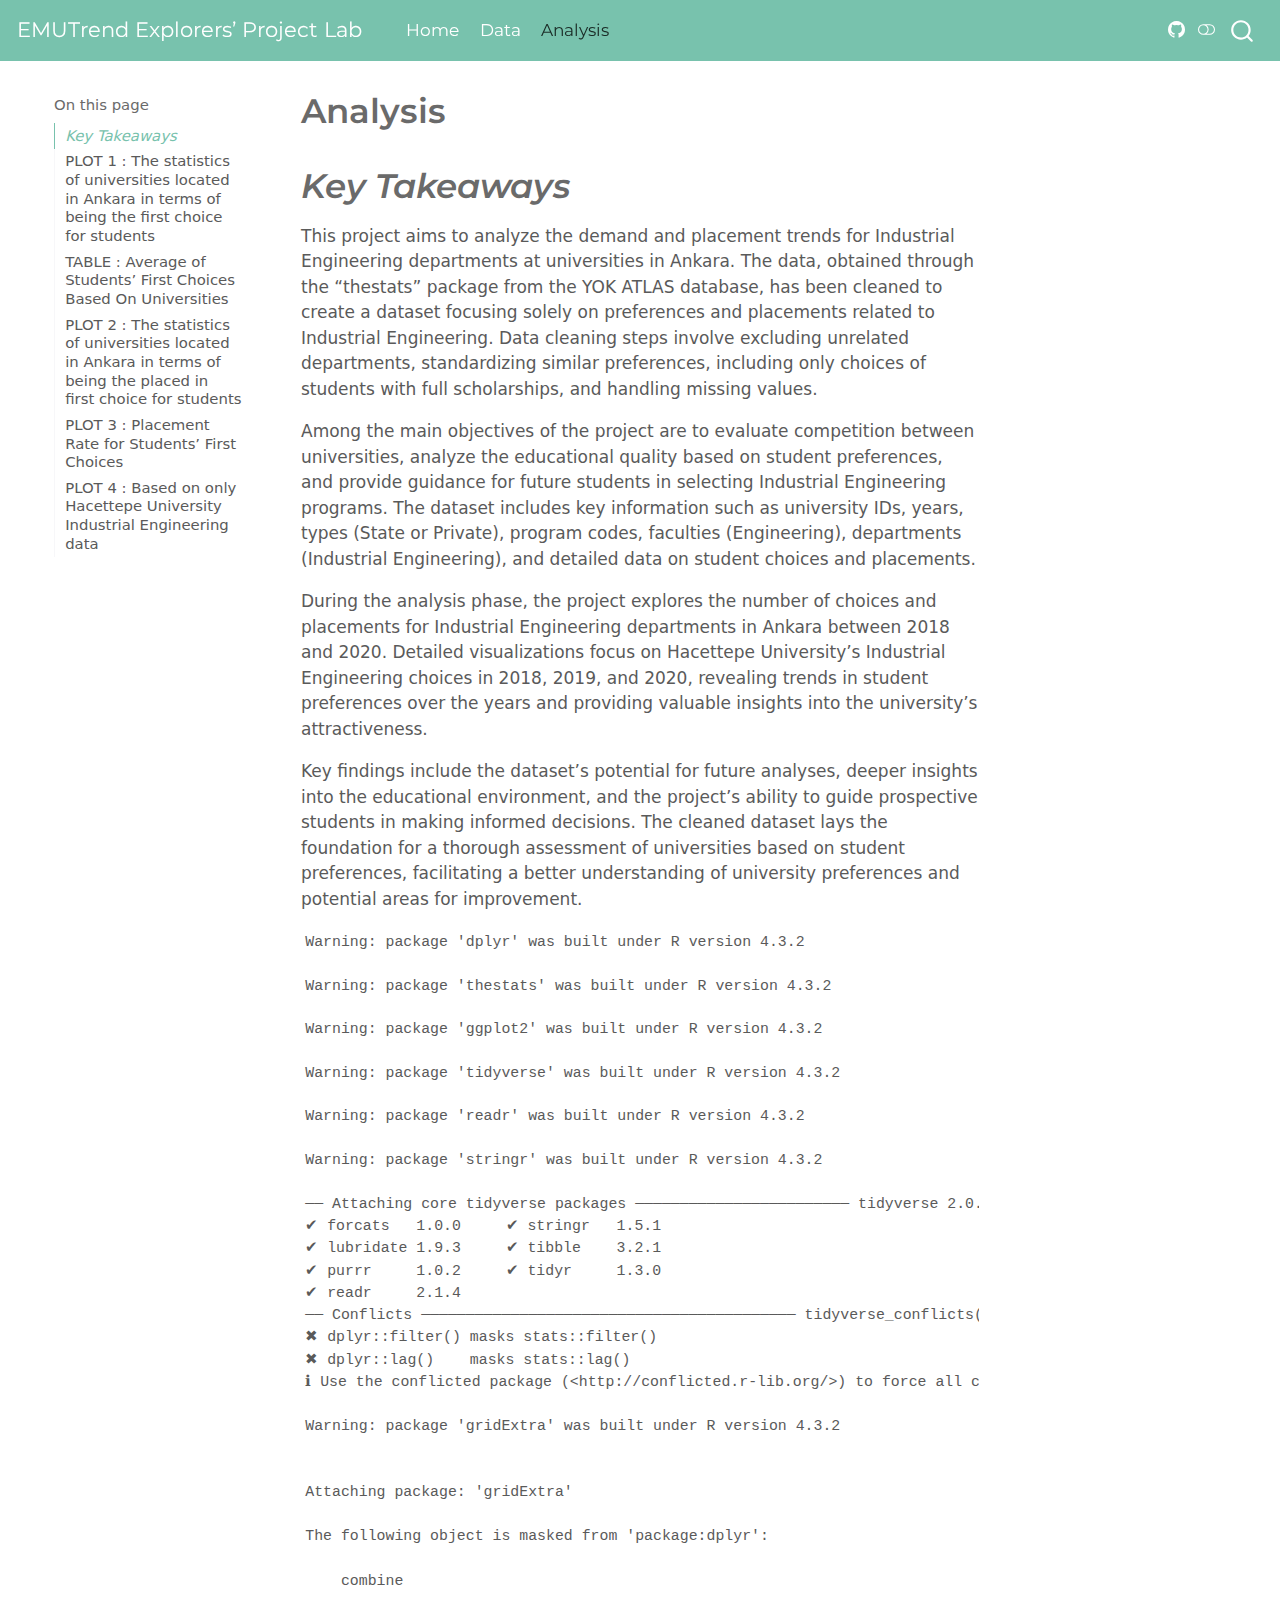
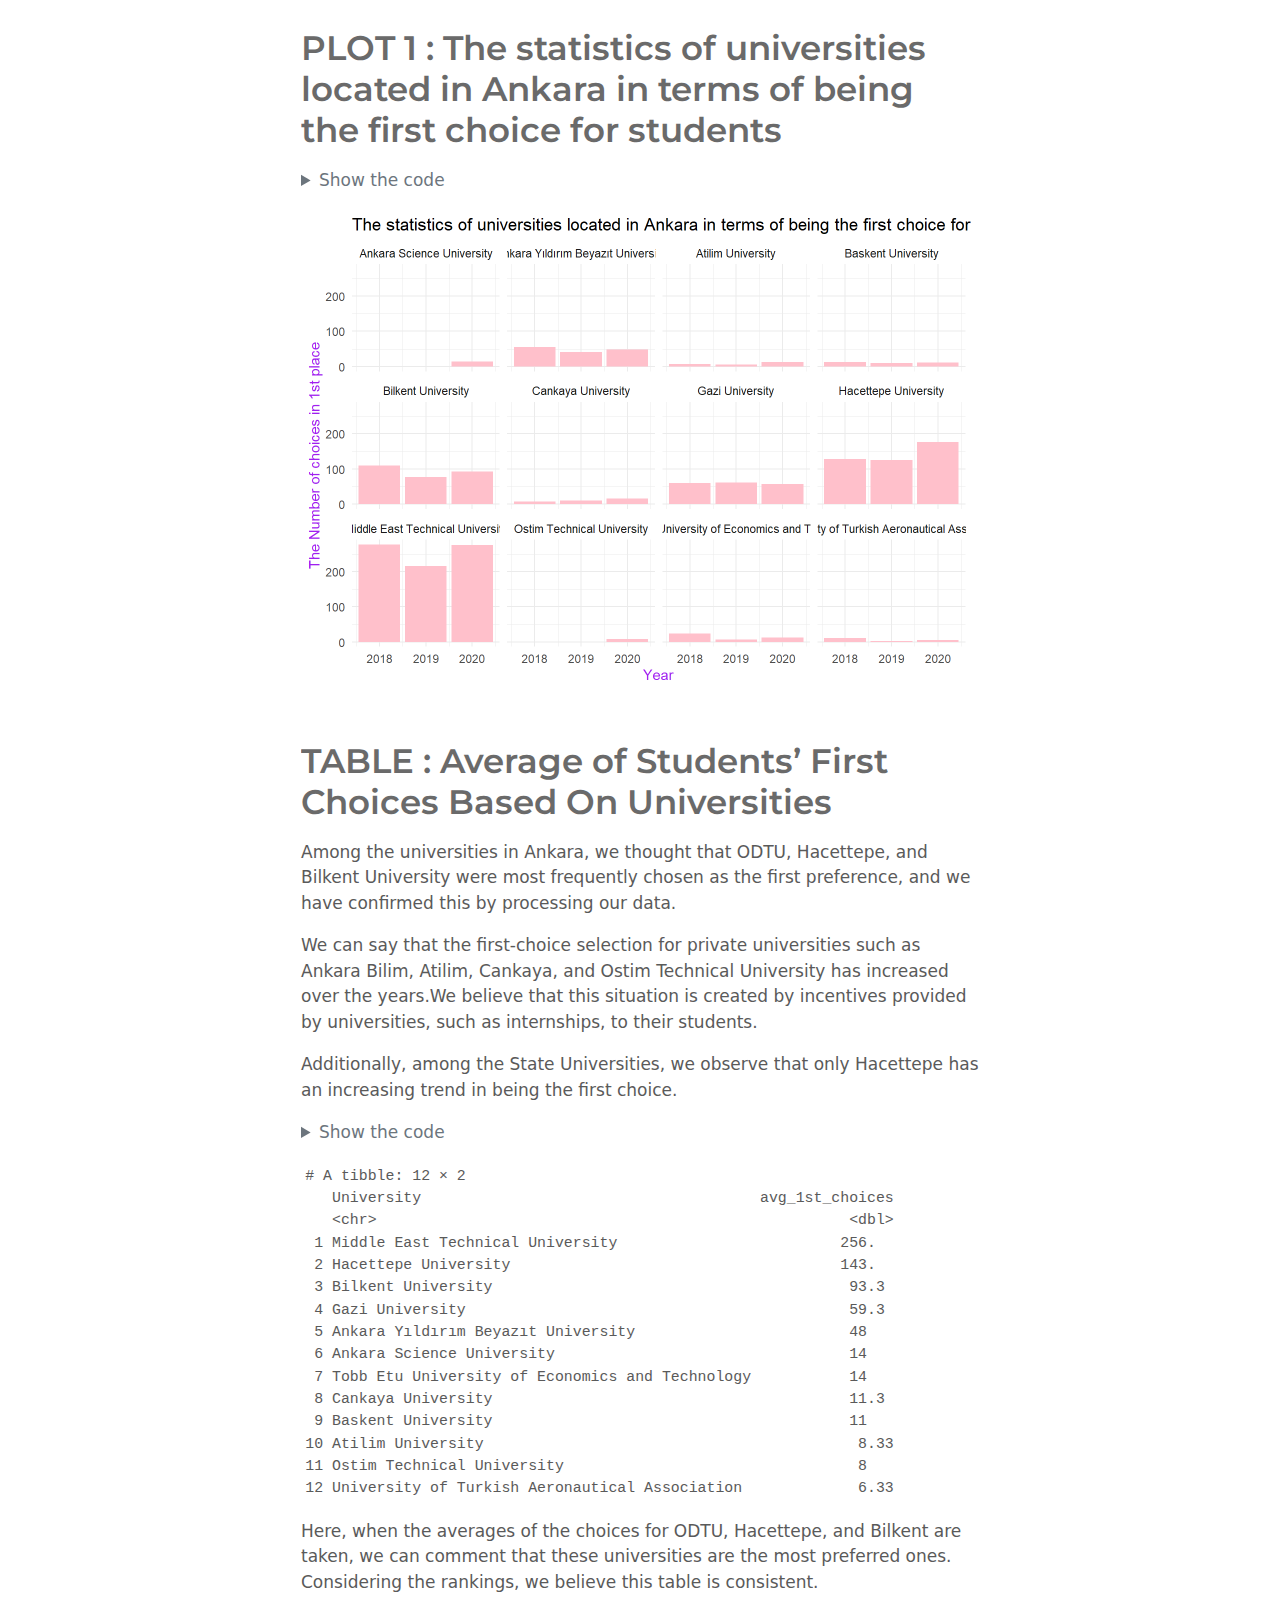
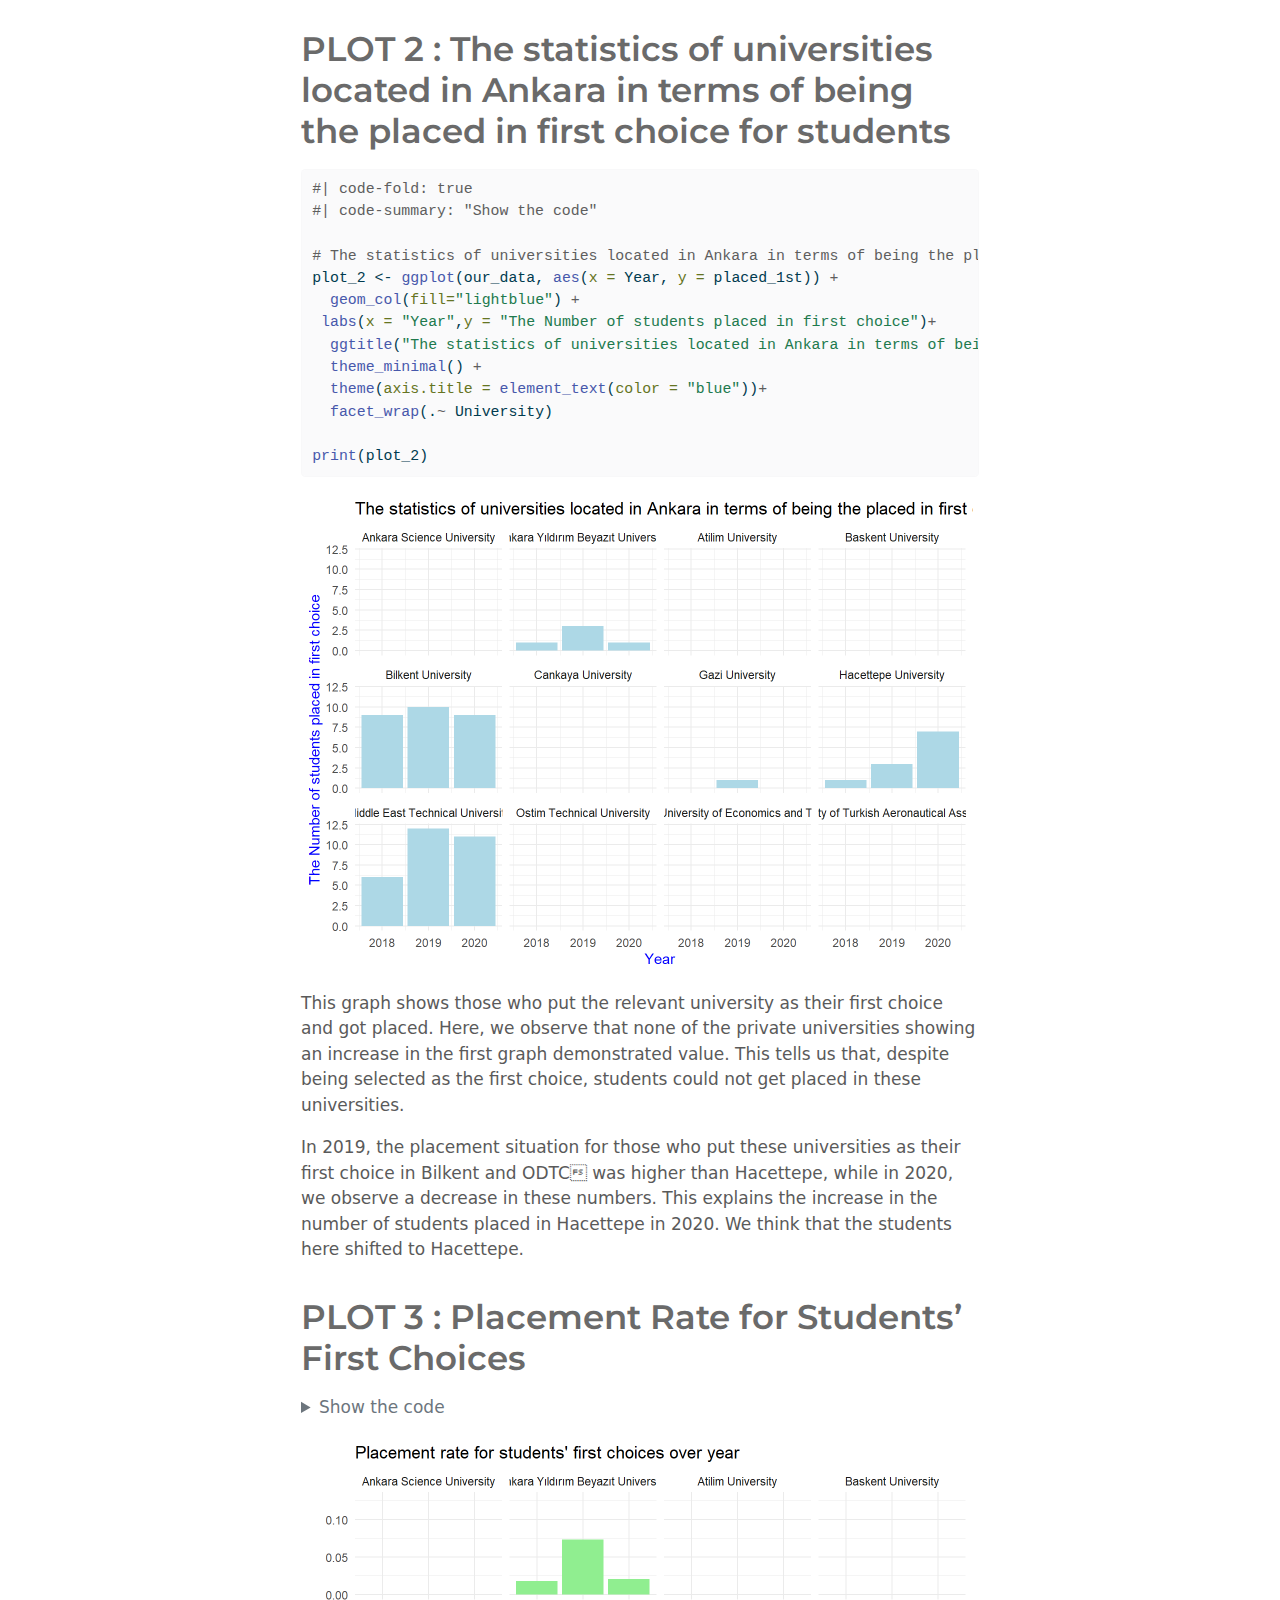
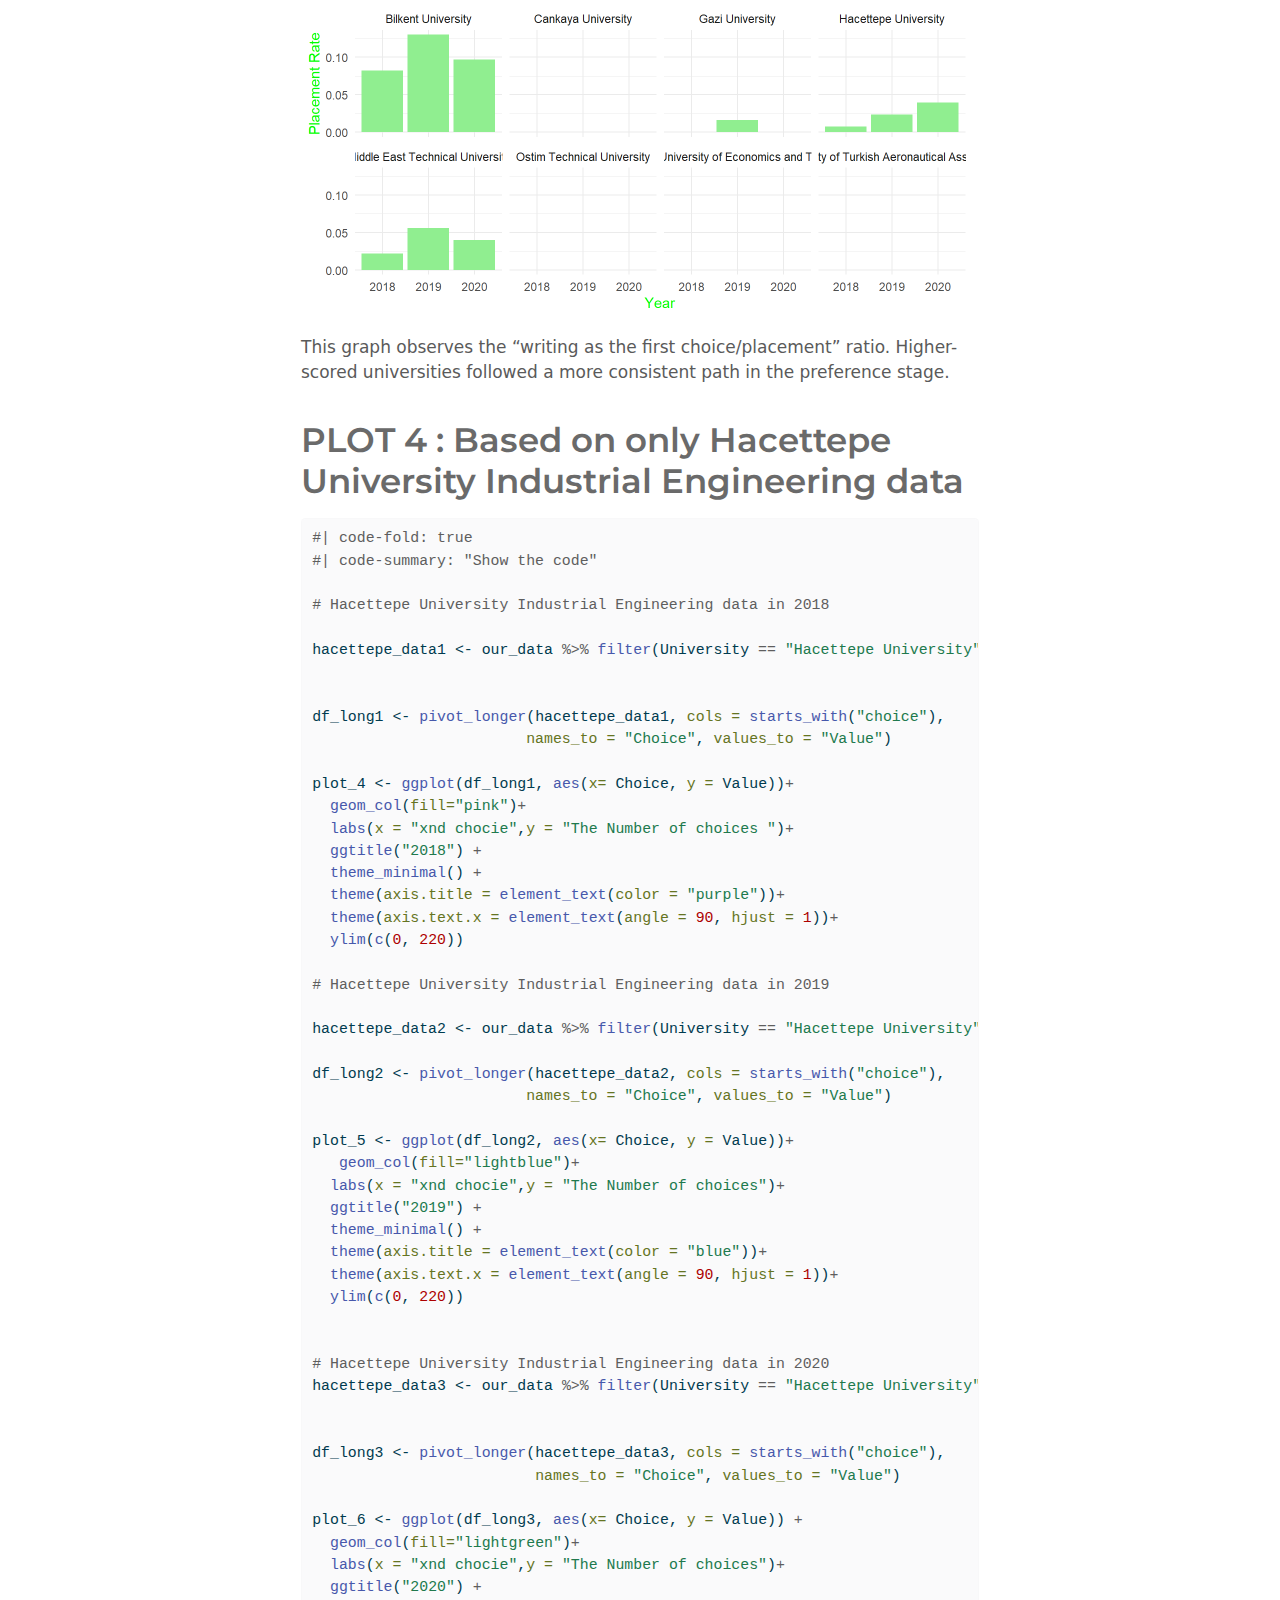
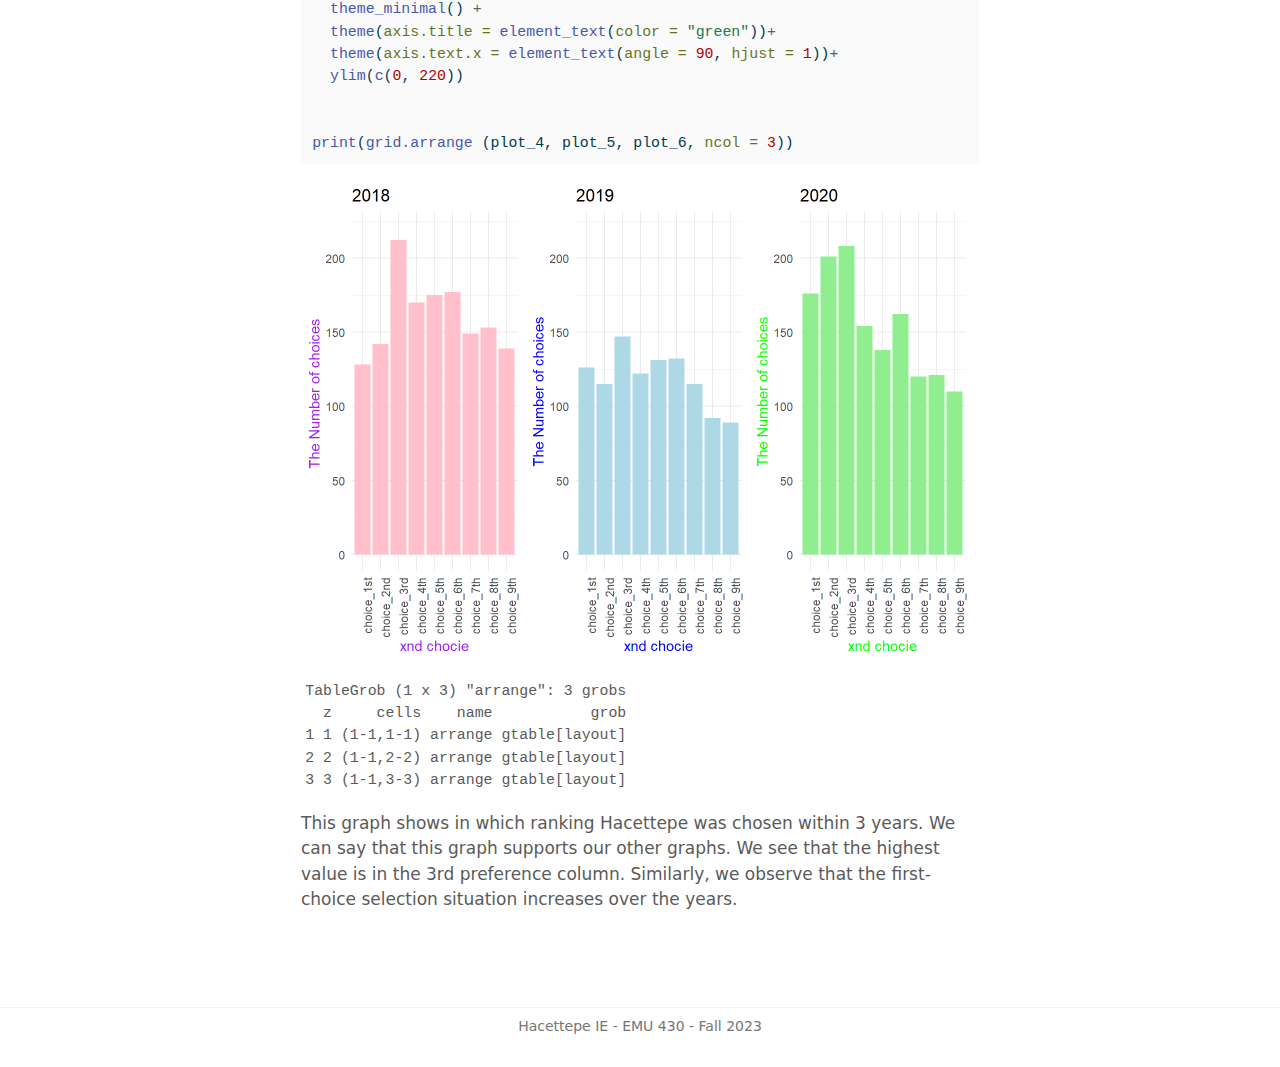
==== commit 8706a3c9: "suu" ====
--- a/docs/analysis.html
+++ b/docs/analysis.html
@@ -146,7 +146,8 @@
     <h2 id="toc-title">On this page</h2>
    
   <ul>
-  <li><a href="#plot-1-the-statistics-of-universities-located-in-ankara-in-terms-of-being-the-first-choice-for-students" id="toc-plot-1-the-statistics-of-universities-located-in-ankara-in-terms-of-being-the-first-choice-for-students" class="nav-link active" data-scroll-target="#plot-1-the-statistics-of-universities-located-in-ankara-in-terms-of-being-the-first-choice-for-students">PLOT 1 : The statistics of universities located in Ankara in terms of being the first choice for students</a></li>
+  <li><a href="#key-takeaways" id="toc-key-takeaways" class="nav-link active" data-scroll-target="#key-takeaways"><em>Key Takeaways</em></a></li>
+  <li><a href="#plot-1-the-statistics-of-universities-located-in-ankara-in-terms-of-being-the-first-choice-for-students" id="toc-plot-1-the-statistics-of-universities-located-in-ankara-in-terms-of-being-the-first-choice-for-students" class="nav-link" data-scroll-target="#plot-1-the-statistics-of-universities-located-in-ankara-in-terms-of-being-the-first-choice-for-students">PLOT 1 : The statistics of universities located in Ankara in terms of being the first choice for students</a></li>
   <li><a href="#table-average-of-students-first-choices-based-on-universities" id="toc-table-average-of-students-first-choices-based-on-universities" class="nav-link" data-scroll-target="#table-average-of-students-first-choices-based-on-universities">TABLE : Average of Students’ First Choices Based On Universities</a></li>
   <li><a href="#plot-2-the-statistics-of-universities-located-in-ankara-in-terms-of-being-the-placed-in-first-choice-for-students" id="toc-plot-2-the-statistics-of-universities-located-in-ankara-in-terms-of-being-the-placed-in-first-choice-for-students" class="nav-link" data-scroll-target="#plot-2-the-statistics-of-universities-located-in-ankara-in-terms-of-being-the-placed-in-first-choice-for-students">PLOT 2 : The statistics of universities located in Ankara in terms of being the placed in first choice for students</a></li>
   <li><a href="#plot-3-placement-rate-for-students-first-choices" id="toc-plot-3-placement-rate-for-students-first-choices" class="nav-link" data-scroll-target="#plot-3-placement-rate-for-students-first-choices">PLOT 3 : Placement Rate for Students’ First Choices</a></li>
@@ -178,9 +179,12 @@
 
 </header>
 
-<p>We examined the data obtained from the Higher Education Council (YOK) as part of our project, focusing on universities in Ankara. Analyzing the data for the years 2018, 2019, and 2020, we created bar graphs depicting the preferences of students for various universities. Subsequently, our study delved into the outcomes of students’ first-choice placements.</p>
-<p>Continuing our analysis, we scrutinized the ratio of successful placements for students who selected their first choice, assessing the consistency of the results. Finally, we conducted an investigation into the frequency of Hacettepe University being chosen as a preference.</p>
-<p>Our comprehensive examination aimed to provide insights into the trends and outcomes of university preferences and first-choice placements among students. The findings shed light on the overall dynamics of university selection in Ankara over the specified years.</p>
+<section id="key-takeaways" class="level1">
+<h1><em>Key Takeaways</em></h1>
+<p>This project aims to analyze the demand and placement trends for Industrial Engineering departments at universities in Ankara. The data, obtained through the “thestats” package from the YOK ATLAS database, has been cleaned to create a dataset focusing solely on preferences and placements related to Industrial Engineering. Data cleaning steps involve excluding unrelated departments, standardizing similar preferences, including only choices of students with full scholarships, and handling missing values.</p>
+<p>Among the main objectives of the project are to evaluate competition between universities, analyze the educational quality based on student preferences, and provide guidance for future students in selecting Industrial Engineering programs. The dataset includes key information such as university IDs, years, types (State or Private), program codes, faculties (Engineering), departments (Industrial Engineering), and detailed data on student choices and placements.</p>
+<p>During the analysis phase, the project explores the number of choices and placements for Industrial Engineering departments in Ankara between 2018 and 2020. Detailed visualizations focus on Hacettepe University’s Industrial Engineering choices in 2018, 2019, and 2020, revealing trends in student preferences over the years and providing valuable insights into the university’s attractiveness.</p>
+<p>Key findings include the dataset’s potential for future analyses, deeper insights into the educational environment, and the project’s ability to guide prospective students in making informed decisions. The cleaned dataset lays the foundation for a thorough assessment of universities based on student preferences, facilitating a better understanding of university preferences and potential areas for improvement.</p>
 <div class="cell">
 <div class="cell-output cell-output-stderr">
 <pre><code>Warning: package 'dplyr' was built under R version 4.3.2</code></pre>
@@ -223,6 +227,7 @@
     combine</code></pre>
 </div>
 </div>
+</section>
 <section id="plot-1-the-statistics-of-universities-located-in-ankara-in-terms-of-being-the-first-choice-for-students" class="level1">
 <h1>PLOT 1 : The statistics of universities located in Ankara in terms of being the first choice for students</h1>
 <div class="cell">
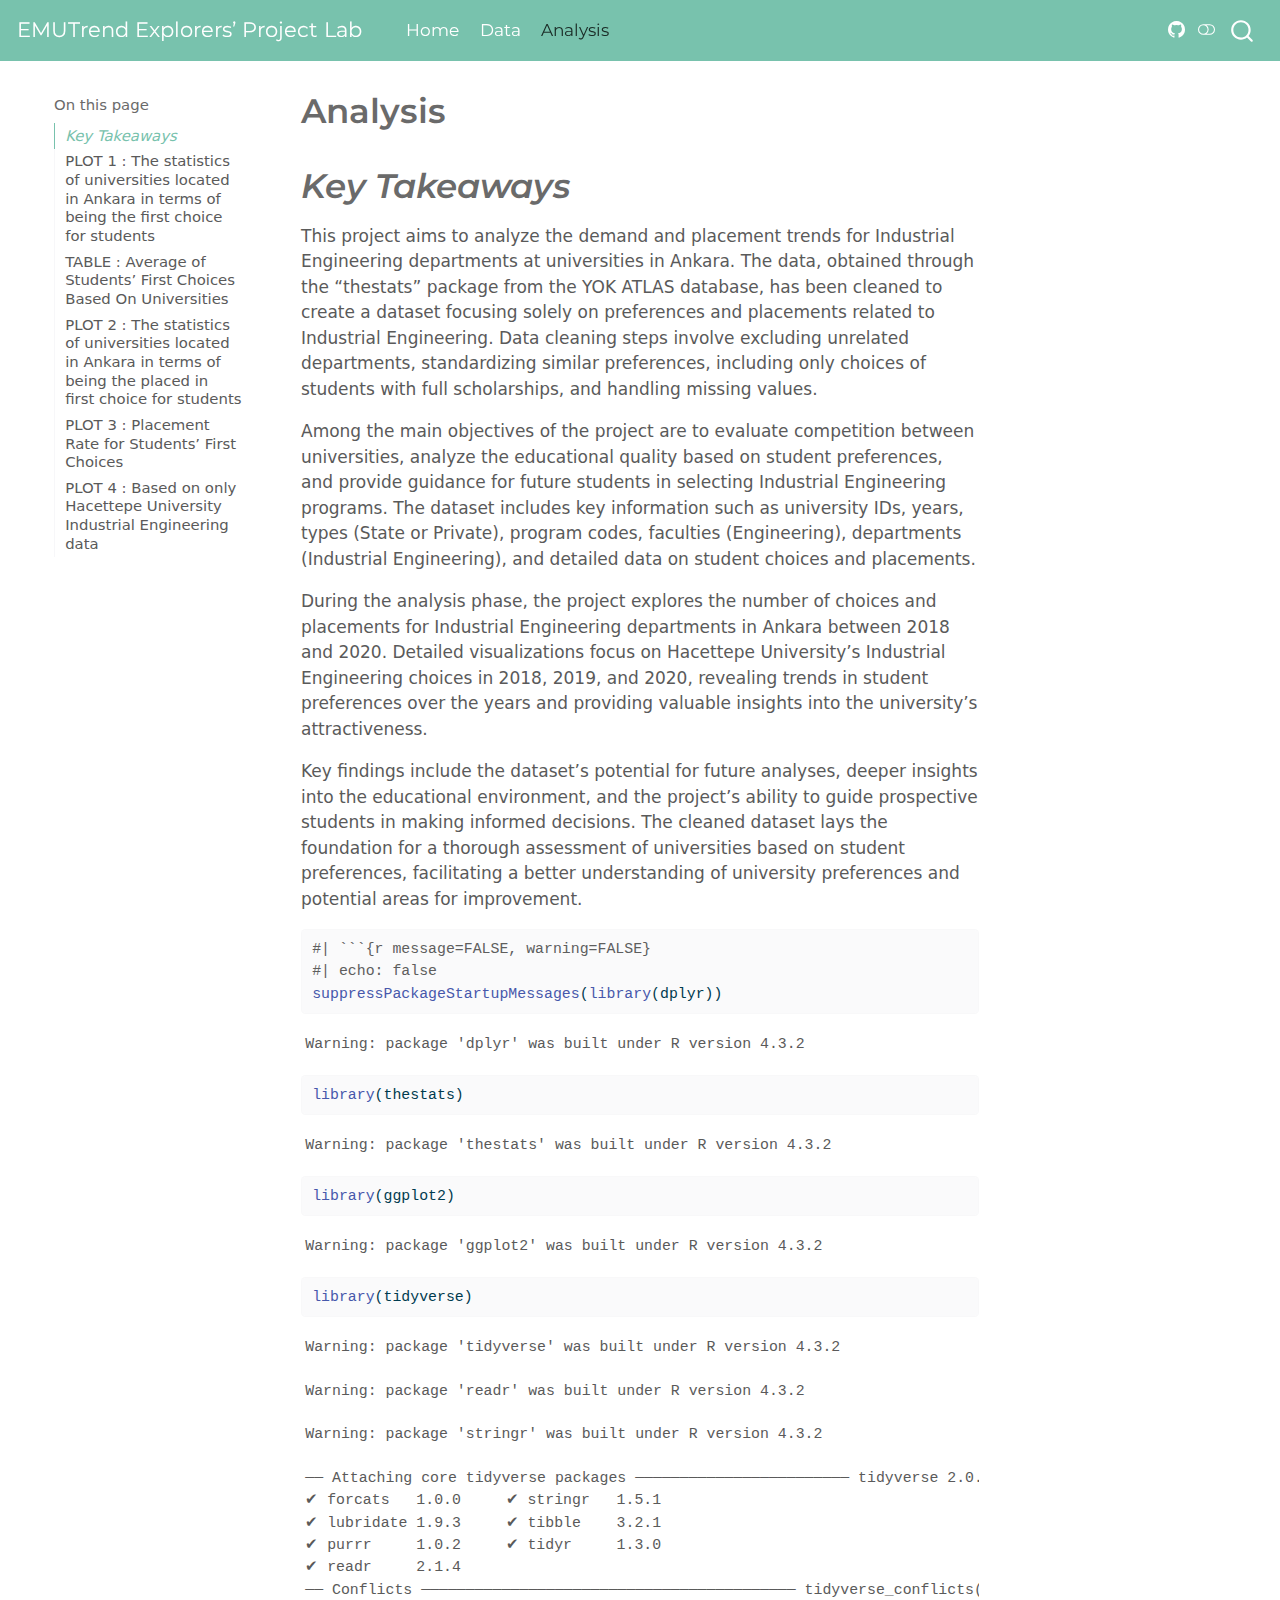
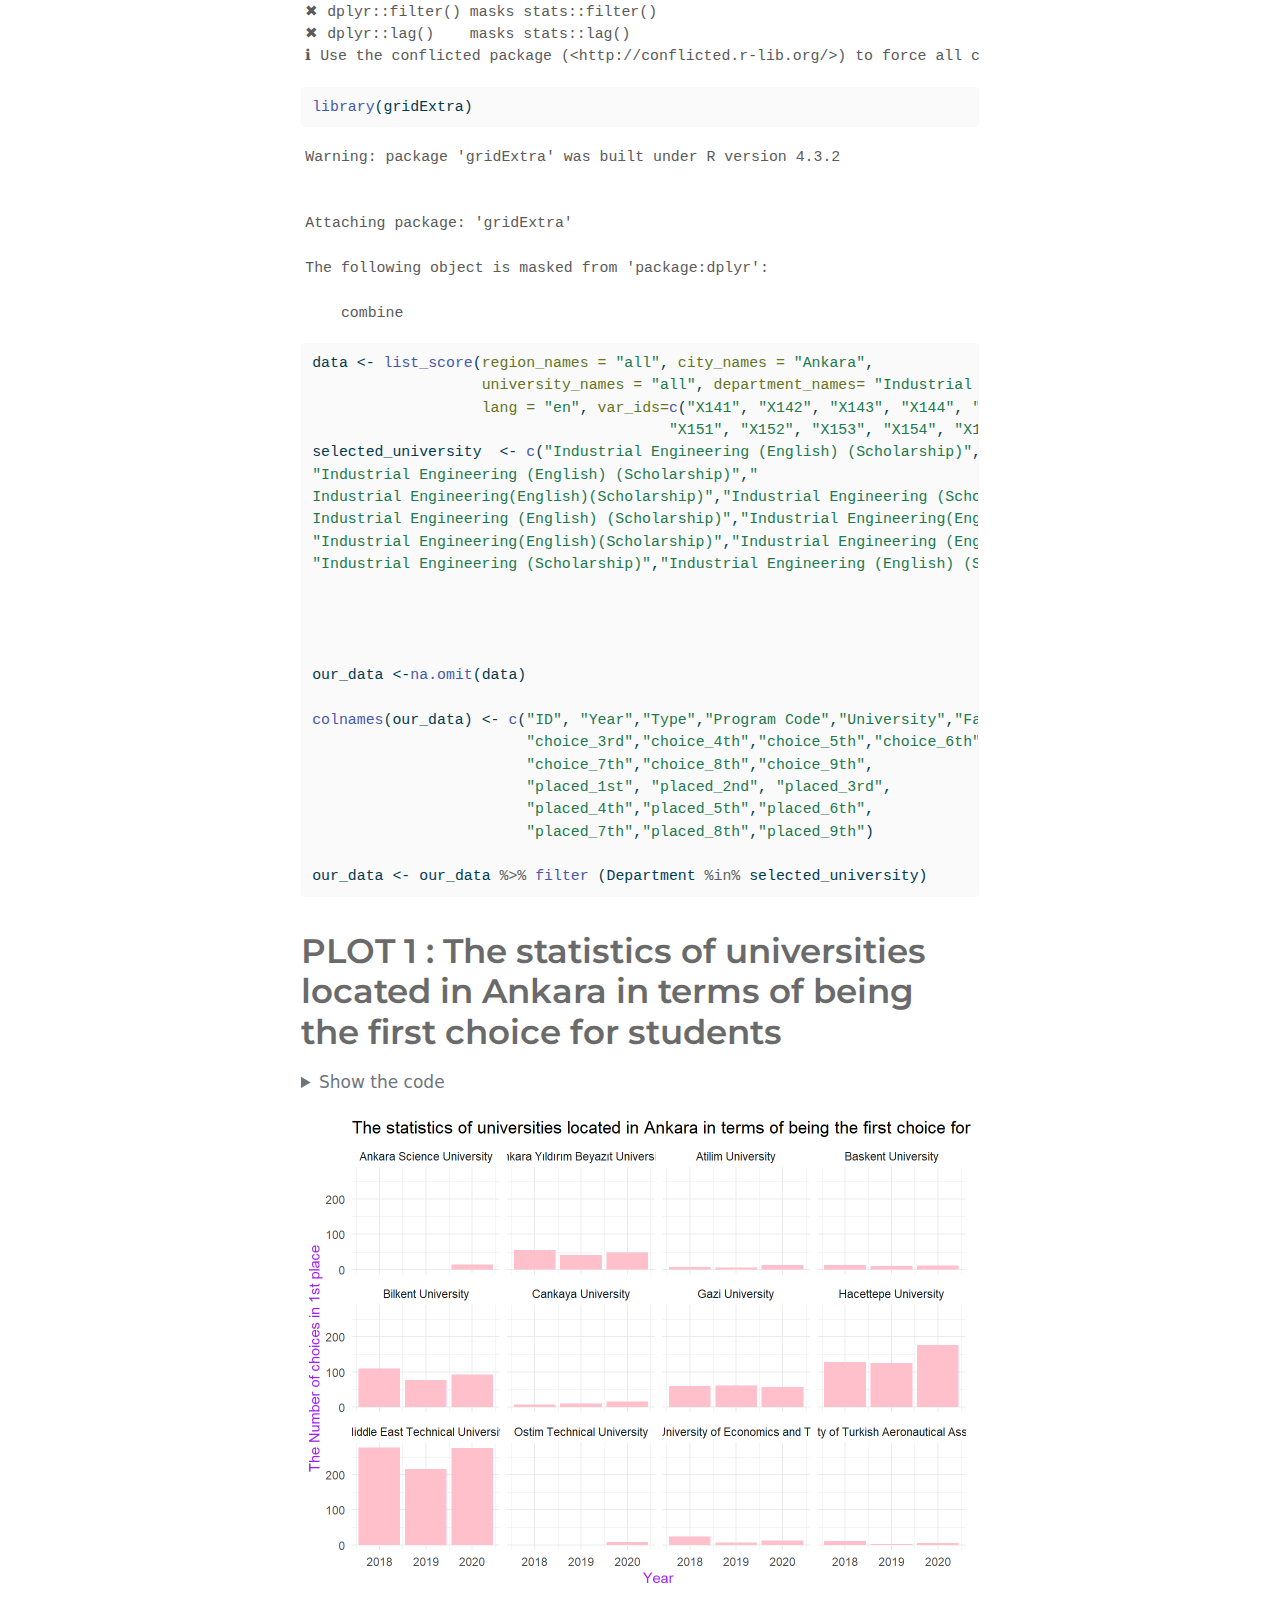
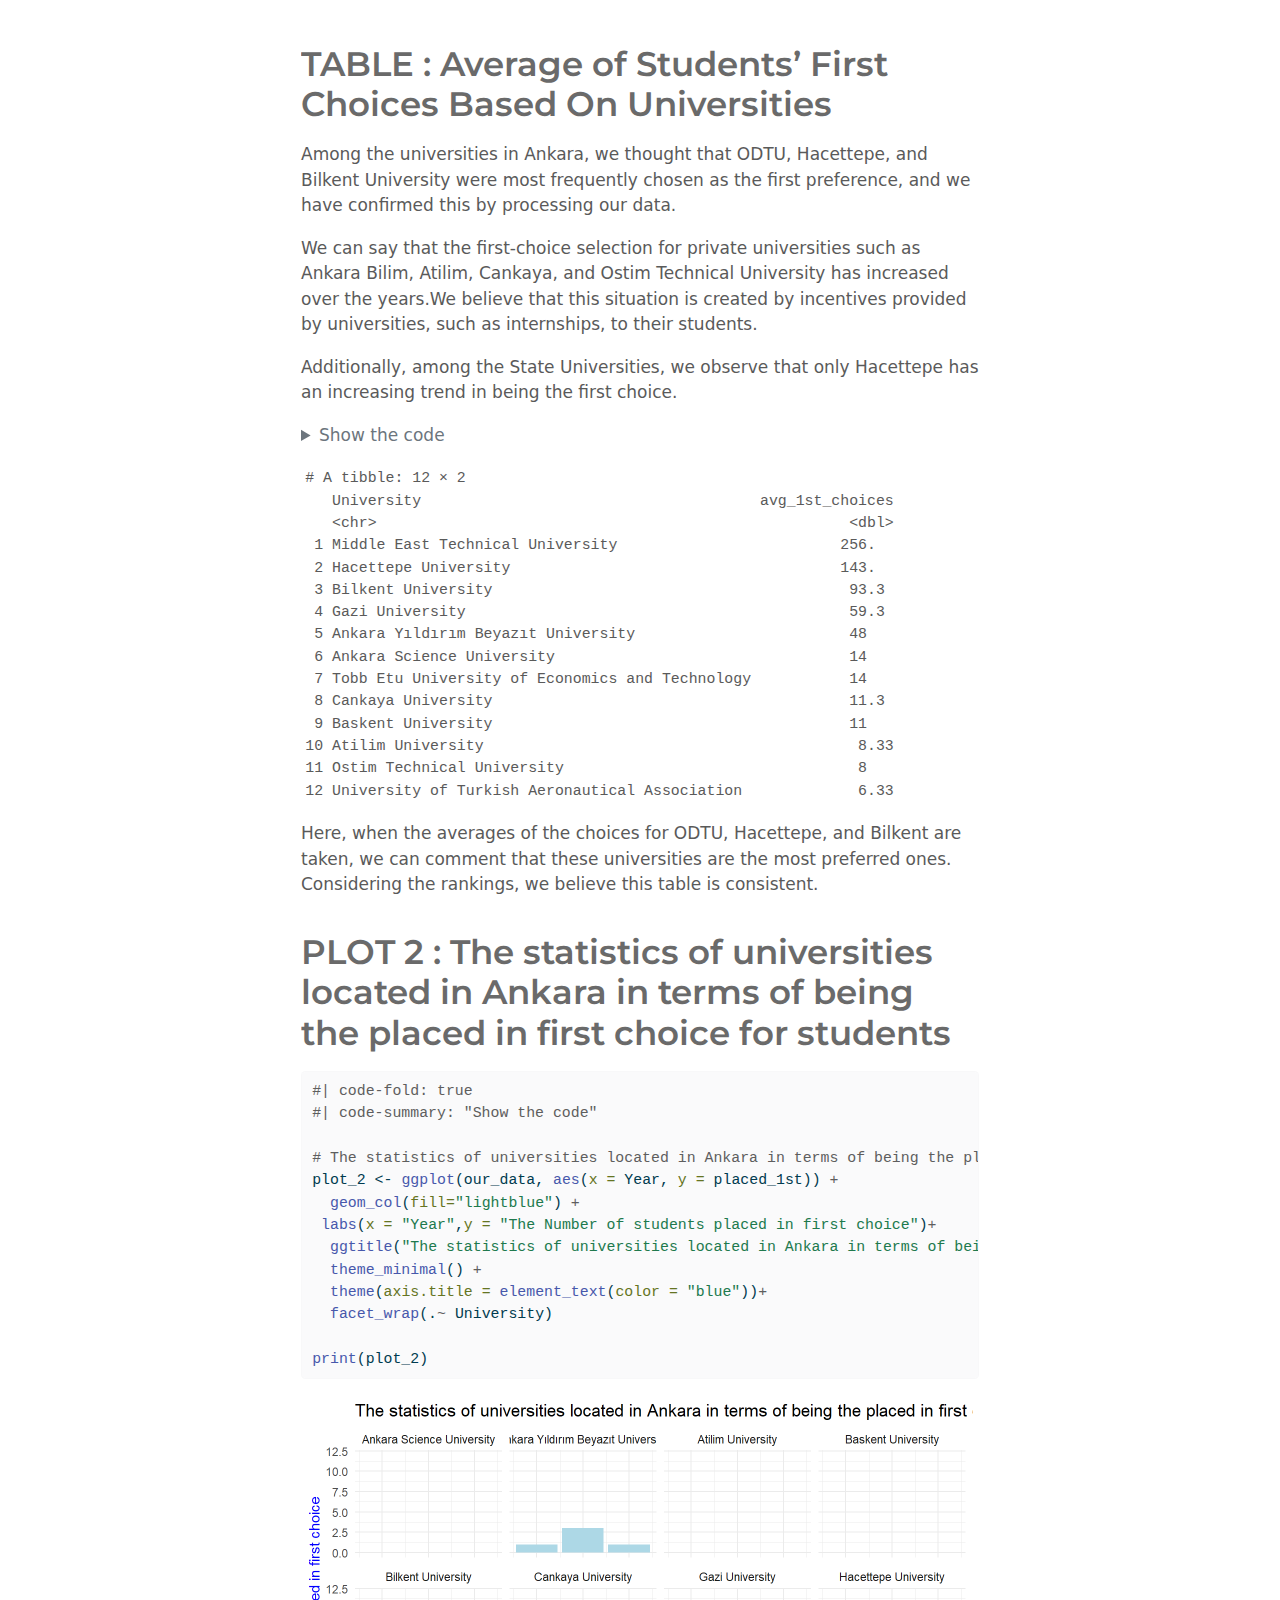
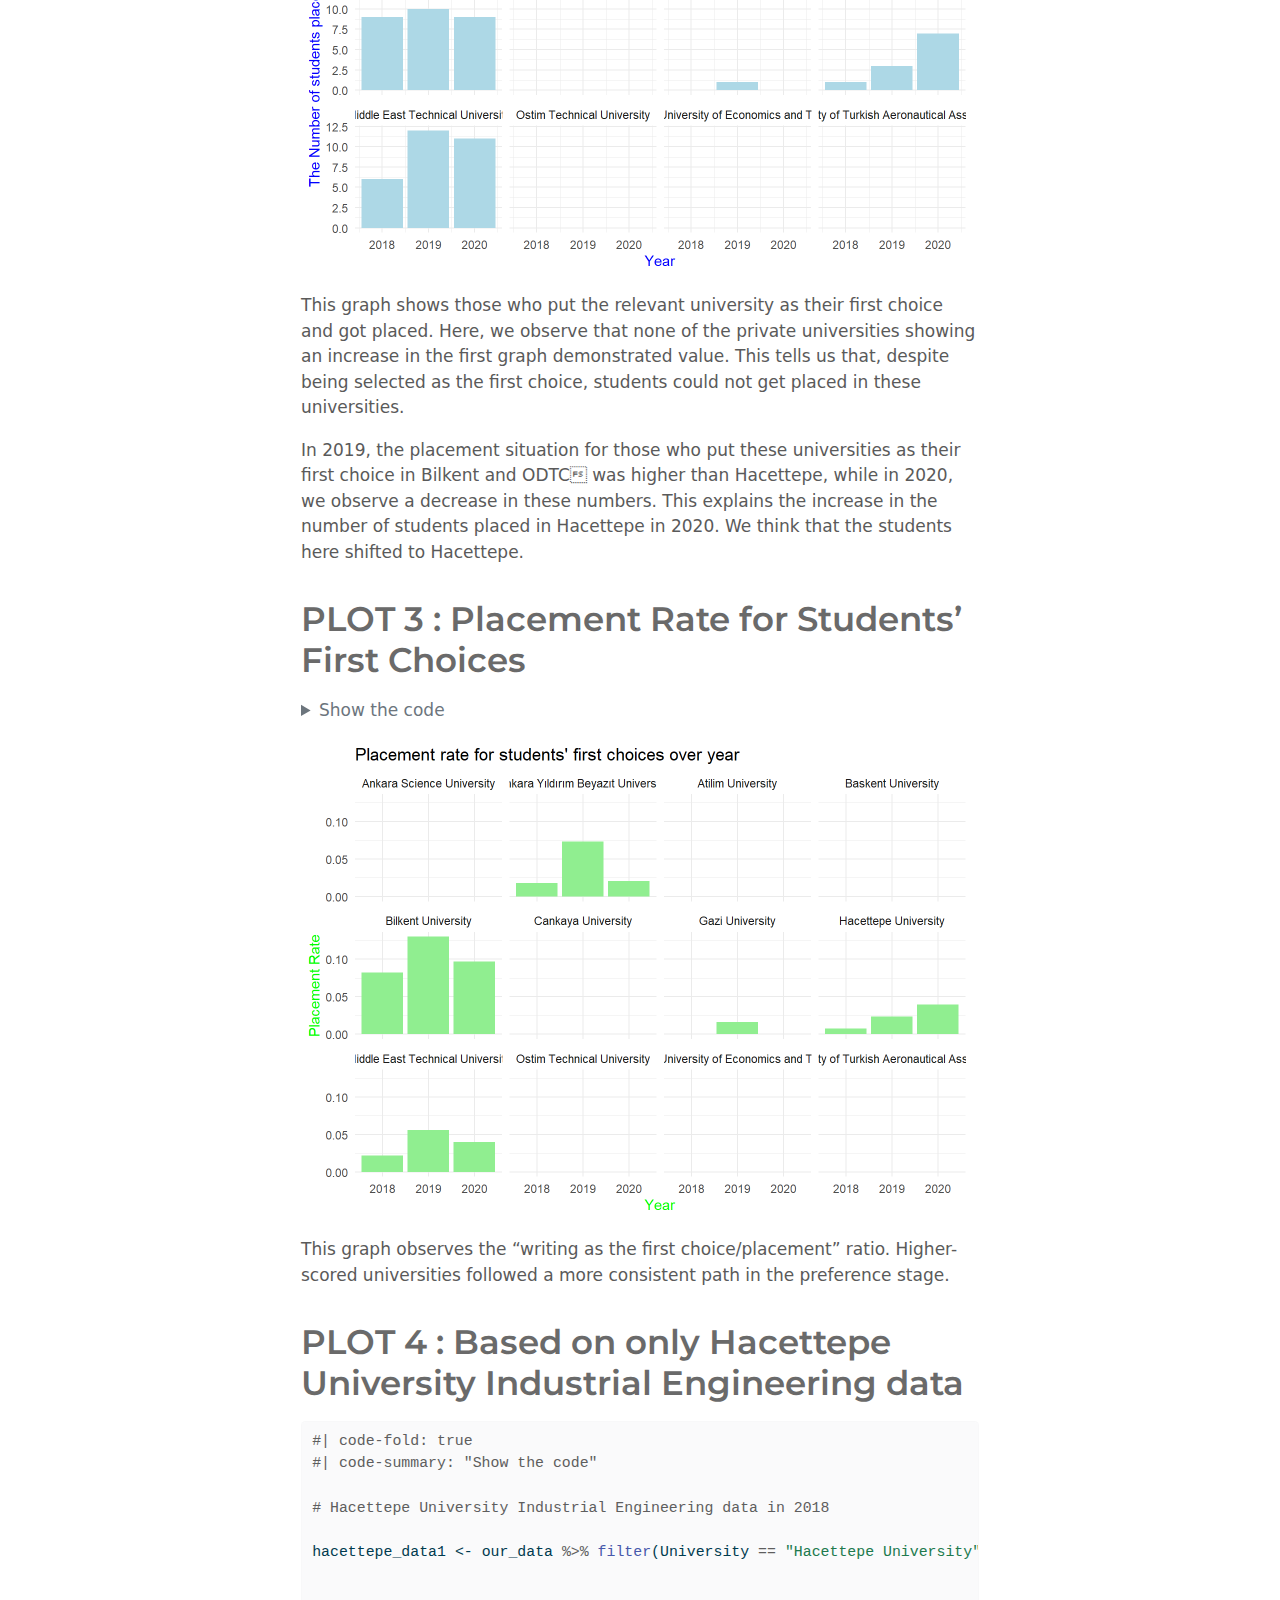
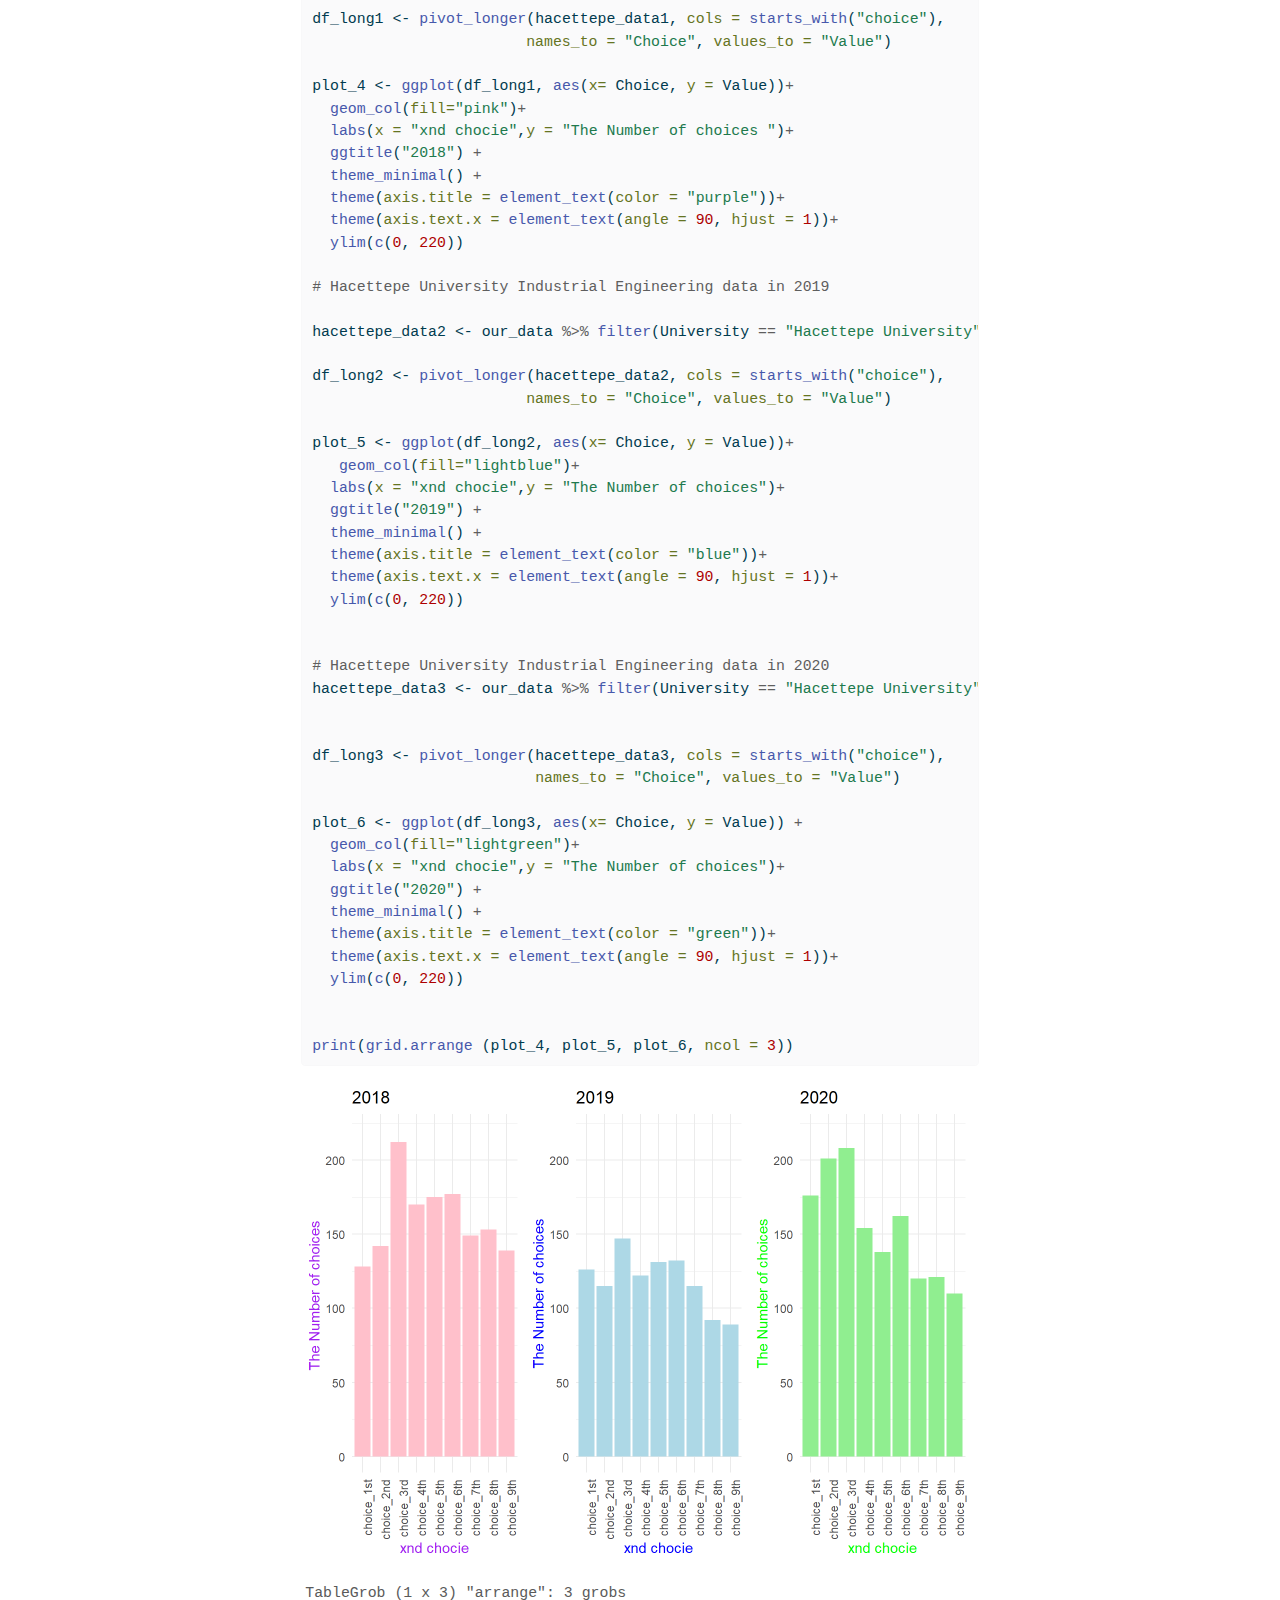
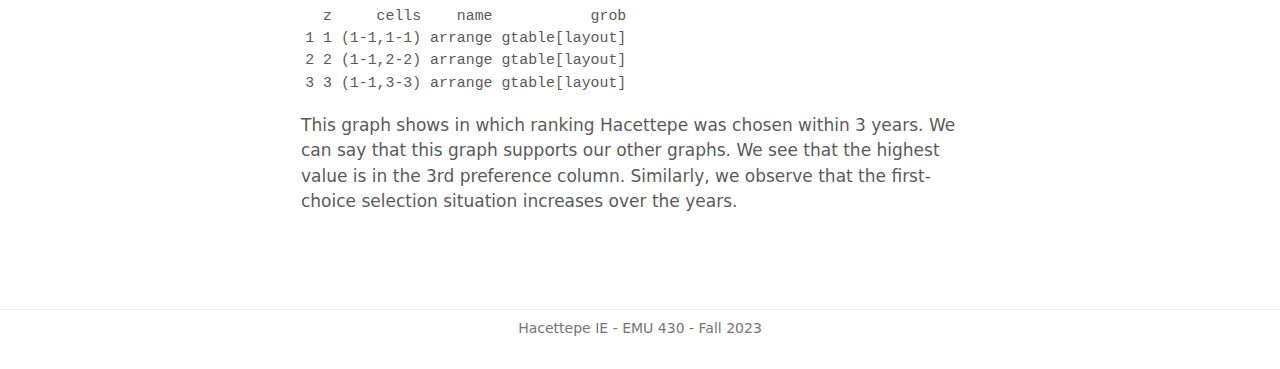
==== commit 15ce58c2: "suu" ====
--- a/docs/analysis.html
+++ b/docs/analysis.html
@@ -186,15 +186,21 @@
 <p>During the analysis phase, the project explores the number of choices and placements for Industrial Engineering departments in Ankara between 2018 and 2020. Detailed visualizations focus on Hacettepe University’s Industrial Engineering choices in 2018, 2019, and 2020, revealing trends in student preferences over the years and providing valuable insights into the university’s attractiveness.</p>
 <p>Key findings include the dataset’s potential for future analyses, deeper insights into the educational environment, and the project’s ability to guide prospective students in making informed decisions. The cleaned dataset lays the foundation for a thorough assessment of universities based on student preferences, facilitating a better understanding of university preferences and potential areas for improvement.</p>
 <div class="cell">
+<div class="sourceCode cell-code" id="cb1"><pre class="sourceCode r code-with-copy"><code class="sourceCode r"><span id="cb1-1"><a href="#cb1-1" aria-hidden="true" tabindex="-1"></a><span class="co">#| ```{r message=FALSE, warning=FALSE}</span></span>
+<span id="cb1-2"><a href="#cb1-2" aria-hidden="true" tabindex="-1"></a><span class="co">#| echo: false</span></span>
+<span id="cb1-3"><a href="#cb1-3" aria-hidden="true" tabindex="-1"></a><span class="fu">suppressPackageStartupMessages</span>(<span class="fu">library</span>(dplyr))</span></code><button title="Copy to Clipboard" class="code-copy-button"><i class="bi"></i></button></pre></div>
 <div class="cell-output cell-output-stderr">
 <pre><code>Warning: package 'dplyr' was built under R version 4.3.2</code></pre>
 </div>
+<div class="sourceCode cell-code" id="cb3"><pre class="sourceCode r code-with-copy"><code class="sourceCode r"><span id="cb3-1"><a href="#cb3-1" aria-hidden="true" tabindex="-1"></a><span class="fu">library</span>(thestats)</span></code><button title="Copy to Clipboard" class="code-copy-button"><i class="bi"></i></button></pre></div>
 <div class="cell-output cell-output-stderr">
 <pre><code>Warning: package 'thestats' was built under R version 4.3.2</code></pre>
 </div>
+<div class="sourceCode cell-code" id="cb5"><pre class="sourceCode r code-with-copy"><code class="sourceCode r"><span id="cb5-1"><a href="#cb5-1" aria-hidden="true" tabindex="-1"></a><span class="fu">library</span>(ggplot2)</span></code><button title="Copy to Clipboard" class="code-copy-button"><i class="bi"></i></button></pre></div>
 <div class="cell-output cell-output-stderr">
 <pre><code>Warning: package 'ggplot2' was built under R version 4.3.2</code></pre>
 </div>
+<div class="sourceCode cell-code" id="cb7"><pre class="sourceCode r code-with-copy"><code class="sourceCode r"><span id="cb7-1"><a href="#cb7-1" aria-hidden="true" tabindex="-1"></a><span class="fu">library</span>(tidyverse)</span></code><button title="Copy to Clipboard" class="code-copy-button"><i class="bi"></i></button></pre></div>
 <div class="cell-output cell-output-stderr">
 <pre><code>Warning: package 'tidyverse' was built under R version 4.3.2</code></pre>
 </div>
@@ -215,6 +221,7 @@
 ✖ dplyr::lag()    masks stats::lag()
 ℹ Use the conflicted package (&lt;http://conflicted.r-lib.org/&gt;) to force all conflicts to become errors</code></pre>
 </div>
+<div class="sourceCode cell-code" id="cb12"><pre class="sourceCode r code-with-copy"><code class="sourceCode r"><span id="cb12-1"><a href="#cb12-1" aria-hidden="true" tabindex="-1"></a><span class="fu">library</span>(gridExtra)</span></code><button title="Copy to Clipboard" class="code-copy-button"><i class="bi"></i></button></pre></div>
 <div class="cell-output cell-output-stderr">
 <pre><code>Warning: package 'gridExtra' was built under R version 4.3.2</code></pre>
 </div>
@@ -226,6 +233,30 @@
 
     combine</code></pre>
 </div>
+<div class="sourceCode cell-code" id="cb15"><pre class="sourceCode r code-with-copy"><code class="sourceCode r"><span id="cb15-1"><a href="#cb15-1" aria-hidden="true" tabindex="-1"></a>data <span class="ot">&lt;-</span> <span class="fu">list_score</span>(<span class="at">region_names =</span> <span class="st">"all"</span>, <span class="at">city_names =</span> <span class="st">"Ankara"</span>,</span>
+<span id="cb15-2"><a href="#cb15-2" aria-hidden="true" tabindex="-1"></a>                   <span class="at">university_names =</span> <span class="st">"all"</span>, <span class="at">department_names=</span> <span class="st">"Industrial Engineering"</span>,</span>
+<span id="cb15-3"><a href="#cb15-3" aria-hidden="true" tabindex="-1"></a>                   <span class="at">lang =</span> <span class="st">"en"</span>, <span class="at">var_ids=</span><span class="fu">c</span>(<span class="st">"X141"</span>, <span class="st">"X142"</span>, <span class="st">"X143"</span>, <span class="st">"X144"</span>, <span class="st">"X145"</span>, <span class="st">"X146"</span>,<span class="st">"X147"</span>, <span class="st">"X148"</span>, <span class="st">"X149"</span>, </span>
+<span id="cb15-4"><a href="#cb15-4" aria-hidden="true" tabindex="-1"></a>                                        <span class="st">"X151"</span>, <span class="st">"X152"</span>, <span class="st">"X153"</span>, <span class="st">"X154"</span>, <span class="st">"X155"</span>, <span class="st">"X156"</span>, <span class="st">"X157"</span>, <span class="st">"X158"</span>, <span class="st">"X159"</span>))</span>
+<span id="cb15-5"><a href="#cb15-5" aria-hidden="true" tabindex="-1"></a>selected_university  <span class="ot">&lt;-</span> <span class="fu">c</span>(<span class="st">"Industrial Engineering (English) (Scholarship)"</span>,<span class="st">"Industrial Engineering (English)"</span>,<span class="st">"Industrial Engineering(English)"</span>,</span>
+<span id="cb15-6"><a href="#cb15-6" aria-hidden="true" tabindex="-1"></a><span class="st">"Industrial Engineering (English) (Scholarship)"</span>,<span class="st">"  </span></span>
+<span id="cb15-7"><a href="#cb15-7" aria-hidden="true" tabindex="-1"></a><span class="st">Industrial Engineering(English)(Scholarship)"</span>,<span class="st">"Industrial Engineering (Scholarship)"</span>,<span class="st">"  </span></span>
+<span id="cb15-8"><a href="#cb15-8" aria-hidden="true" tabindex="-1"></a><span class="st">Industrial Engineering (English) (Scholarship)"</span>,<span class="st">"Industrial Engineering(English)(Scholarship)"</span>,<span class="st">"Industrial Engineering (English) (Scholarship)"</span>,</span>
+<span id="cb15-9"><a href="#cb15-9" aria-hidden="true" tabindex="-1"></a><span class="st">"Industrial Engineering(English)(Scholarship)"</span>,<span class="st">"Industrial Engineering (English)"</span>,<span class="st">"Industrial Engineering(English)"</span>,<span class="st">"Industrial Engineering (Scholarship)"</span>,</span>
+<span id="cb15-10"><a href="#cb15-10" aria-hidden="true" tabindex="-1"></a><span class="st">"Industrial Engineering (Scholarship)"</span>,<span class="st">"Industrial Engineering (English) (Scholarship)"</span>,<span class="st">"Industrial Engineering (English) (Scholarship)"</span>)</span>
+<span id="cb15-11"><a href="#cb15-11" aria-hidden="true" tabindex="-1"></a></span>
+<span id="cb15-12"><a href="#cb15-12" aria-hidden="true" tabindex="-1"></a></span>
+<span id="cb15-13"><a href="#cb15-13" aria-hidden="true" tabindex="-1"></a></span>
+<span id="cb15-14"><a href="#cb15-14" aria-hidden="true" tabindex="-1"></a></span>
+<span id="cb15-15"><a href="#cb15-15" aria-hidden="true" tabindex="-1"></a>our_data <span class="ot">&lt;-</span><span class="fu">na.omit</span>(data)</span>
+<span id="cb15-16"><a href="#cb15-16" aria-hidden="true" tabindex="-1"></a></span>
+<span id="cb15-17"><a href="#cb15-17" aria-hidden="true" tabindex="-1"></a><span class="fu">colnames</span>(our_data) <span class="ot">&lt;-</span> <span class="fu">c</span>(<span class="st">"ID"</span>, <span class="st">"Year"</span>,<span class="st">"Type"</span>,<span class="st">"Program Code"</span>,<span class="st">"University"</span>,<span class="st">"Faculty"</span>,<span class="st">"Department"</span>,<span class="st">"choice_1st"</span>,<span class="st">"choice_2nd"</span>,</span>
+<span id="cb15-18"><a href="#cb15-18" aria-hidden="true" tabindex="-1"></a>                        <span class="st">"choice_3rd"</span>,<span class="st">"choice_4th"</span>,<span class="st">"choice_5th"</span>,<span class="st">"choice_6th"</span>,</span>
+<span id="cb15-19"><a href="#cb15-19" aria-hidden="true" tabindex="-1"></a>                        <span class="st">"choice_7th"</span>,<span class="st">"choice_8th"</span>,<span class="st">"choice_9th"</span>,</span>
+<span id="cb15-20"><a href="#cb15-20" aria-hidden="true" tabindex="-1"></a>                        <span class="st">"placed_1st"</span>, <span class="st">"placed_2nd"</span>, <span class="st">"placed_3rd"</span>,</span>
+<span id="cb15-21"><a href="#cb15-21" aria-hidden="true" tabindex="-1"></a>                        <span class="st">"placed_4th"</span>,<span class="st">"placed_5th"</span>,<span class="st">"placed_6th"</span>,</span>
+<span id="cb15-22"><a href="#cb15-22" aria-hidden="true" tabindex="-1"></a>                        <span class="st">"placed_7th"</span>,<span class="st">"placed_8th"</span>,<span class="st">"placed_9th"</span>)</span>
+<span id="cb15-23"><a href="#cb15-23" aria-hidden="true" tabindex="-1"></a></span>
+<span id="cb15-24"><a href="#cb15-24" aria-hidden="true" tabindex="-1"></a>our_data <span class="ot">&lt;-</span> our_data <span class="sc">%&gt;%</span> <span class="fu">filter</span> (Department <span class="sc">%in%</span> selected_university)</span></code><button title="Copy to Clipboard" class="code-copy-button"><i class="bi"></i></button></pre></div>
 </div>
 </section>
 <section id="plot-1-the-statistics-of-universities-located-in-ankara-in-terms-of-being-the-first-choice-for-students" class="level1">
@@ -233,15 +264,15 @@
 <div class="cell">
 <details>
 <summary>Show the code</summary>
-<div class="sourceCode cell-code" id="cb10"><pre class="sourceCode r code-with-copy"><code class="sourceCode r"><span id="cb10-1"><a href="#cb10-1" aria-hidden="true" tabindex="-1"></a><span class="co"># The statistics of universities located in Ankara in terms of being the first choice for  students</span></span>
-<span id="cb10-2"><a href="#cb10-2" aria-hidden="true" tabindex="-1"></a>plot_1 <span class="ot">&lt;-</span> <span class="fu">ggplot</span>(our_data, <span class="fu">aes</span>(<span class="at">x =</span> Year, <span class="at">y =</span> choice_1st)) <span class="sc">+</span></span>
-<span id="cb10-3"><a href="#cb10-3" aria-hidden="true" tabindex="-1"></a>  <span class="fu">geom_col</span>(<span class="at">fill=</span><span class="st">"pink"</span>)<span class="sc">+</span></span>
-<span id="cb10-4"><a href="#cb10-4" aria-hidden="true" tabindex="-1"></a>  <span class="fu">labs</span>(<span class="at">x =</span> <span class="st">"Year"</span>,<span class="at">y =</span> <span class="st">"The Number of choices in 1st place"</span>)<span class="sc">+</span></span>
-<span id="cb10-5"><a href="#cb10-5" aria-hidden="true" tabindex="-1"></a>  <span class="fu">ggtitle</span>(<span class="st">"The statistics of universities located in Ankara in terms of being the first choice for students"</span>) <span class="sc">+</span></span>
-<span id="cb10-6"><a href="#cb10-6" aria-hidden="true" tabindex="-1"></a>  <span class="fu">theme_minimal</span>() <span class="sc">+</span></span>
-<span id="cb10-7"><a href="#cb10-7" aria-hidden="true" tabindex="-1"></a>  <span class="fu">theme</span>(<span class="at">axis.title =</span> <span class="fu">element_text</span>(<span class="at">color =</span> <span class="st">"purple"</span>))<span class="sc">+</span></span>
-<span id="cb10-8"><a href="#cb10-8" aria-hidden="true" tabindex="-1"></a>  <span class="fu">facet_wrap</span>(.<span class="sc">~</span> University)</span>
-<span id="cb10-9"><a href="#cb10-9" aria-hidden="true" tabindex="-1"></a><span class="fu">print</span>(plot_1)</span></code><button title="Copy to Clipboard" class="code-copy-button"><i class="bi"></i></button></pre></div>
+<div class="sourceCode cell-code" id="cb16"><pre class="sourceCode r code-with-copy"><code class="sourceCode r"><span id="cb16-1"><a href="#cb16-1" aria-hidden="true" tabindex="-1"></a><span class="co"># The statistics of universities located in Ankara in terms of being the first choice for  students</span></span>
+<span id="cb16-2"><a href="#cb16-2" aria-hidden="true" tabindex="-1"></a>plot_1 <span class="ot">&lt;-</span> <span class="fu">ggplot</span>(our_data, <span class="fu">aes</span>(<span class="at">x =</span> Year, <span class="at">y =</span> choice_1st)) <span class="sc">+</span></span>
+<span id="cb16-3"><a href="#cb16-3" aria-hidden="true" tabindex="-1"></a>  <span class="fu">geom_col</span>(<span class="at">fill=</span><span class="st">"pink"</span>)<span class="sc">+</span></span>
+<span id="cb16-4"><a href="#cb16-4" aria-hidden="true" tabindex="-1"></a>  <span class="fu">labs</span>(<span class="at">x =</span> <span class="st">"Year"</span>,<span class="at">y =</span> <span class="st">"The Number of choices in 1st place"</span>)<span class="sc">+</span></span>
+<span id="cb16-5"><a href="#cb16-5" aria-hidden="true" tabindex="-1"></a>  <span class="fu">ggtitle</span>(<span class="st">"The statistics of universities located in Ankara in terms of being the first choice for students"</span>) <span class="sc">+</span></span>
+<span id="cb16-6"><a href="#cb16-6" aria-hidden="true" tabindex="-1"></a>  <span class="fu">theme_minimal</span>() <span class="sc">+</span></span>
+<span id="cb16-7"><a href="#cb16-7" aria-hidden="true" tabindex="-1"></a>  <span class="fu">theme</span>(<span class="at">axis.title =</span> <span class="fu">element_text</span>(<span class="at">color =</span> <span class="st">"purple"</span>))<span class="sc">+</span></span>
+<span id="cb16-8"><a href="#cb16-8" aria-hidden="true" tabindex="-1"></a>  <span class="fu">facet_wrap</span>(.<span class="sc">~</span> University)</span>
+<span id="cb16-9"><a href="#cb16-9" aria-hidden="true" tabindex="-1"></a><span class="fu">print</span>(plot_1)</span></code><button title="Copy to Clipboard" class="code-copy-button"><i class="bi"></i></button></pre></div>
 </details>
 <div class="cell-output-display">
 <p><img src="analysis_files/figure-html/unnamed-chunk-2-1.png" class="img-fluid" width="672"></p>
@@ -256,10 +287,10 @@
 <div class="cell">
 <details>
 <summary>Show the code</summary>
-<div class="sourceCode cell-code" id="cb11"><pre class="sourceCode r code-with-copy"><code class="sourceCode r"><span id="cb11-1"><a href="#cb11-1" aria-hidden="true" tabindex="-1"></a>avg_first_choices <span class="ot">&lt;-</span> our_data <span class="sc">%&gt;%</span> <span class="fu">group_by</span>(University) <span class="sc">%&gt;%</span> </span>
-<span id="cb11-2"><a href="#cb11-2" aria-hidden="true" tabindex="-1"></a>  <span class="fu">summarise</span>(<span class="at">avg_1st_choices =</span> <span class="fu">mean</span>(choice_1st)) <span class="sc">%&gt;%</span></span>
-<span id="cb11-3"><a href="#cb11-3" aria-hidden="true" tabindex="-1"></a>  <span class="fu">arrange</span>(<span class="fu">desc</span>(avg_1st_choices))</span>
-<span id="cb11-4"><a href="#cb11-4" aria-hidden="true" tabindex="-1"></a><span class="fu">print</span>(avg_first_choices)</span></code><button title="Copy to Clipboard" class="code-copy-button"><i class="bi"></i></button></pre></div>
+<div class="sourceCode cell-code" id="cb17"><pre class="sourceCode r code-with-copy"><code class="sourceCode r"><span id="cb17-1"><a href="#cb17-1" aria-hidden="true" tabindex="-1"></a>avg_first_choices <span class="ot">&lt;-</span> our_data <span class="sc">%&gt;%</span> <span class="fu">group_by</span>(University) <span class="sc">%&gt;%</span> </span>
+<span id="cb17-2"><a href="#cb17-2" aria-hidden="true" tabindex="-1"></a>  <span class="fu">summarise</span>(<span class="at">avg_1st_choices =</span> <span class="fu">mean</span>(choice_1st)) <span class="sc">%&gt;%</span></span>
+<span id="cb17-3"><a href="#cb17-3" aria-hidden="true" tabindex="-1"></a>  <span class="fu">arrange</span>(<span class="fu">desc</span>(avg_1st_choices))</span>
+<span id="cb17-4"><a href="#cb17-4" aria-hidden="true" tabindex="-1"></a><span class="fu">print</span>(avg_first_choices)</span></code><button title="Copy to Clipboard" class="code-copy-button"><i class="bi"></i></button></pre></div>
 </details>
 <div class="cell-output cell-output-stdout">
 <pre><code># A tibble: 12 × 2
@@ -284,19 +315,19 @@
 <section id="plot-2-the-statistics-of-universities-located-in-ankara-in-terms-of-being-the-placed-in-first-choice-for-students" class="level1">
 <h1>PLOT 2 : The statistics of universities located in Ankara in terms of being the placed in first choice for students</h1>
 <div class="cell">
-<div class="sourceCode cell-code" id="cb13"><pre class="sourceCode r code-with-copy"><code class="sourceCode r"><span id="cb13-1"><a href="#cb13-1" aria-hidden="true" tabindex="-1"></a><span class="co">#| code-fold: true</span></span>
-<span id="cb13-2"><a href="#cb13-2" aria-hidden="true" tabindex="-1"></a><span class="co">#| code-summary: "Show the code"</span></span>
-<span id="cb13-3"><a href="#cb13-3" aria-hidden="true" tabindex="-1"></a></span>
-<span id="cb13-4"><a href="#cb13-4" aria-hidden="true" tabindex="-1"></a><span class="co"># The statistics of universities located in Ankara in terms of being the placed in 1st choice for students</span></span>
-<span id="cb13-5"><a href="#cb13-5" aria-hidden="true" tabindex="-1"></a>plot_2 <span class="ot">&lt;-</span> <span class="fu">ggplot</span>(our_data, <span class="fu">aes</span>(<span class="at">x =</span> Year, <span class="at">y =</span> placed_1st)) <span class="sc">+</span> </span>
-<span id="cb13-6"><a href="#cb13-6" aria-hidden="true" tabindex="-1"></a>  <span class="fu">geom_col</span>(<span class="at">fill=</span><span class="st">"lightblue"</span>) <span class="sc">+</span></span>
-<span id="cb13-7"><a href="#cb13-7" aria-hidden="true" tabindex="-1"></a> <span class="fu">labs</span>(<span class="at">x =</span> <span class="st">"Year"</span>,<span class="at">y =</span> <span class="st">"The Number of students placed in first choice"</span>)<span class="sc">+</span></span>
-<span id="cb13-8"><a href="#cb13-8" aria-hidden="true" tabindex="-1"></a>  <span class="fu">ggtitle</span>(<span class="st">"The statistics of universities located in Ankara in terms of being the placed in first choice for students"</span>) <span class="sc">+</span></span>
-<span id="cb13-9"><a href="#cb13-9" aria-hidden="true" tabindex="-1"></a>  <span class="fu">theme_minimal</span>() <span class="sc">+</span></span>
-<span id="cb13-10"><a href="#cb13-10" aria-hidden="true" tabindex="-1"></a>  <span class="fu">theme</span>(<span class="at">axis.title =</span> <span class="fu">element_text</span>(<span class="at">color =</span> <span class="st">"blue"</span>))<span class="sc">+</span></span>
-<span id="cb13-11"><a href="#cb13-11" aria-hidden="true" tabindex="-1"></a>  <span class="fu">facet_wrap</span>(.<span class="sc">~</span> University)</span>
-<span id="cb13-12"><a href="#cb13-12" aria-hidden="true" tabindex="-1"></a></span>
-<span id="cb13-13"><a href="#cb13-13" aria-hidden="true" tabindex="-1"></a><span class="fu">print</span>(plot_2)</span></code><button title="Copy to Clipboard" class="code-copy-button"><i class="bi"></i></button></pre></div>
+<div class="sourceCode cell-code" id="cb19"><pre class="sourceCode r code-with-copy"><code class="sourceCode r"><span id="cb19-1"><a href="#cb19-1" aria-hidden="true" tabindex="-1"></a><span class="co">#| code-fold: true</span></span>
+<span id="cb19-2"><a href="#cb19-2" aria-hidden="true" tabindex="-1"></a><span class="co">#| code-summary: "Show the code"</span></span>
+<span id="cb19-3"><a href="#cb19-3" aria-hidden="true" tabindex="-1"></a></span>
+<span id="cb19-4"><a href="#cb19-4" aria-hidden="true" tabindex="-1"></a><span class="co"># The statistics of universities located in Ankara in terms of being the placed in 1st choice for students</span></span>
+<span id="cb19-5"><a href="#cb19-5" aria-hidden="true" tabindex="-1"></a>plot_2 <span class="ot">&lt;-</span> <span class="fu">ggplot</span>(our_data, <span class="fu">aes</span>(<span class="at">x =</span> Year, <span class="at">y =</span> placed_1st)) <span class="sc">+</span> </span>
+<span id="cb19-6"><a href="#cb19-6" aria-hidden="true" tabindex="-1"></a>  <span class="fu">geom_col</span>(<span class="at">fill=</span><span class="st">"lightblue"</span>) <span class="sc">+</span></span>
+<span id="cb19-7"><a href="#cb19-7" aria-hidden="true" tabindex="-1"></a> <span class="fu">labs</span>(<span class="at">x =</span> <span class="st">"Year"</span>,<span class="at">y =</span> <span class="st">"The Number of students placed in first choice"</span>)<span class="sc">+</span></span>
+<span id="cb19-8"><a href="#cb19-8" aria-hidden="true" tabindex="-1"></a>  <span class="fu">ggtitle</span>(<span class="st">"The statistics of universities located in Ankara in terms of being the placed in first choice for students"</span>) <span class="sc">+</span></span>
+<span id="cb19-9"><a href="#cb19-9" aria-hidden="true" tabindex="-1"></a>  <span class="fu">theme_minimal</span>() <span class="sc">+</span></span>
+<span id="cb19-10"><a href="#cb19-10" aria-hidden="true" tabindex="-1"></a>  <span class="fu">theme</span>(<span class="at">axis.title =</span> <span class="fu">element_text</span>(<span class="at">color =</span> <span class="st">"blue"</span>))<span class="sc">+</span></span>
+<span id="cb19-11"><a href="#cb19-11" aria-hidden="true" tabindex="-1"></a>  <span class="fu">facet_wrap</span>(.<span class="sc">~</span> University)</span>
+<span id="cb19-12"><a href="#cb19-12" aria-hidden="true" tabindex="-1"></a></span>
+<span id="cb19-13"><a href="#cb19-13" aria-hidden="true" tabindex="-1"></a><span class="fu">print</span>(plot_2)</span></code><button title="Copy to Clipboard" class="code-copy-button"><i class="bi"></i></button></pre></div>
 <div class="cell-output-display">
 <p><img src="analysis_files/figure-html/unnamed-chunk-4-1.png" class="img-fluid" width="672"></p>
 </div>
@@ -310,20 +341,20 @@
 <div class="cell">
 <details>
 <summary>Show the code</summary>
-<div class="sourceCode cell-code" id="cb14"><pre class="sourceCode r code-with-copy"><code class="sourceCode r"><span id="cb14-1"><a href="#cb14-1" aria-hidden="true" tabindex="-1"></a><span class="co"># Placement rate for students' first choices</span></span>
-<span id="cb14-2"><a href="#cb14-2" aria-hidden="true" tabindex="-1"></a></span>
-<span id="cb14-3"><a href="#cb14-3" aria-hidden="true" tabindex="-1"></a></span>
-<span id="cb14-4"><a href="#cb14-4" aria-hidden="true" tabindex="-1"></a>placment_rate_data <span class="ot">&lt;-</span> our_data <span class="sc">%&gt;%</span> <span class="fu">mutate</span>(<span class="at">placement_rate =</span> placed_1st<span class="sc">/</span>choice_1st) <span class="sc">%&gt;%</span> <span class="fu">select</span>(Year, University, placement_rate)</span>
-<span id="cb14-5"><a href="#cb14-5" aria-hidden="true" tabindex="-1"></a></span>
-<span id="cb14-6"><a href="#cb14-6" aria-hidden="true" tabindex="-1"></a>plot_3 <span class="ot">&lt;-</span> <span class="fu">ggplot</span>(<span class="fu">na.omit</span>(placment_rate_data), <span class="fu">aes</span>(<span class="at">x =</span> <span class="fu">as.factor</span>(Year), <span class="at">y =</span> placement_rate)) <span class="sc">+</span></span>
-<span id="cb14-7"><a href="#cb14-7" aria-hidden="true" tabindex="-1"></a>  <span class="fu">geom_col</span>(<span class="at">fill=</span><span class="st">"lightgreen"</span>) <span class="sc">+</span></span>
-<span id="cb14-8"><a href="#cb14-8" aria-hidden="true" tabindex="-1"></a>  <span class="fu">labs</span>(<span class="at">x =</span> <span class="st">"Year"</span>,<span class="at">y =</span> <span class="st">"Placement Rate"</span>)<span class="sc">+</span></span>
-<span id="cb14-9"><a href="#cb14-9" aria-hidden="true" tabindex="-1"></a>  <span class="fu">ggtitle</span>(<span class="st">"Placement rate for students' first choices over year"</span>) <span class="sc">+</span></span>
-<span id="cb14-10"><a href="#cb14-10" aria-hidden="true" tabindex="-1"></a>  <span class="fu">theme_minimal</span>() <span class="sc">+</span></span>
-<span id="cb14-11"><a href="#cb14-11" aria-hidden="true" tabindex="-1"></a>  <span class="fu">theme</span>(<span class="at">axis.title =</span> <span class="fu">element_text</span>(<span class="at">color =</span> <span class="st">"green"</span>))<span class="sc">+</span></span>
-<span id="cb14-12"><a href="#cb14-12" aria-hidden="true" tabindex="-1"></a>  <span class="fu">facet_wrap</span>(.<span class="sc">~</span> University)</span>
-<span id="cb14-13"><a href="#cb14-13" aria-hidden="true" tabindex="-1"></a></span>
-<span id="cb14-14"><a href="#cb14-14" aria-hidden="true" tabindex="-1"></a><span class="fu">print</span>(plot_3)</span></code><button title="Copy to Clipboard" class="code-copy-button"><i class="bi"></i></button></pre></div>
+<div class="sourceCode cell-code" id="cb20"><pre class="sourceCode r code-with-copy"><code class="sourceCode r"><span id="cb20-1"><a href="#cb20-1" aria-hidden="true" tabindex="-1"></a><span class="co"># Placement rate for students' first choices</span></span>
+<span id="cb20-2"><a href="#cb20-2" aria-hidden="true" tabindex="-1"></a></span>
+<span id="cb20-3"><a href="#cb20-3" aria-hidden="true" tabindex="-1"></a></span>
+<span id="cb20-4"><a href="#cb20-4" aria-hidden="true" tabindex="-1"></a>placment_rate_data <span class="ot">&lt;-</span> our_data <span class="sc">%&gt;%</span> <span class="fu">mutate</span>(<span class="at">placement_rate =</span> placed_1st<span class="sc">/</span>choice_1st) <span class="sc">%&gt;%</span> <span class="fu">select</span>(Year, University, placement_rate)</span>
+<span id="cb20-5"><a href="#cb20-5" aria-hidden="true" tabindex="-1"></a></span>
+<span id="cb20-6"><a href="#cb20-6" aria-hidden="true" tabindex="-1"></a>plot_3 <span class="ot">&lt;-</span> <span class="fu">ggplot</span>(<span class="fu">na.omit</span>(placment_rate_data), <span class="fu">aes</span>(<span class="at">x =</span> <span class="fu">as.factor</span>(Year), <span class="at">y =</span> placement_rate)) <span class="sc">+</span></span>
+<span id="cb20-7"><a href="#cb20-7" aria-hidden="true" tabindex="-1"></a>  <span class="fu">geom_col</span>(<span class="at">fill=</span><span class="st">"lightgreen"</span>) <span class="sc">+</span></span>
+<span id="cb20-8"><a href="#cb20-8" aria-hidden="true" tabindex="-1"></a>  <span class="fu">labs</span>(<span class="at">x =</span> <span class="st">"Year"</span>,<span class="at">y =</span> <span class="st">"Placement Rate"</span>)<span class="sc">+</span></span>
+<span id="cb20-9"><a href="#cb20-9" aria-hidden="true" tabindex="-1"></a>  <span class="fu">ggtitle</span>(<span class="st">"Placement rate for students' first choices over year"</span>) <span class="sc">+</span></span>
+<span id="cb20-10"><a href="#cb20-10" aria-hidden="true" tabindex="-1"></a>  <span class="fu">theme_minimal</span>() <span class="sc">+</span></span>
+<span id="cb20-11"><a href="#cb20-11" aria-hidden="true" tabindex="-1"></a>  <span class="fu">theme</span>(<span class="at">axis.title =</span> <span class="fu">element_text</span>(<span class="at">color =</span> <span class="st">"green"</span>))<span class="sc">+</span></span>
+<span id="cb20-12"><a href="#cb20-12" aria-hidden="true" tabindex="-1"></a>  <span class="fu">facet_wrap</span>(.<span class="sc">~</span> University)</span>
+<span id="cb20-13"><a href="#cb20-13" aria-hidden="true" tabindex="-1"></a></span>
+<span id="cb20-14"><a href="#cb20-14" aria-hidden="true" tabindex="-1"></a><span class="fu">print</span>(plot_3)</span></code><button title="Copy to Clipboard" class="code-copy-button"><i class="bi"></i></button></pre></div>
 </details>
 <div class="cell-output-display">
 <p><img src="analysis_files/figure-html/unnamed-chunk-5-1.png" class="img-fluid" width="672"></p>
@@ -334,61 +365,61 @@
 <section id="plot-4-based-on-only-hacettepe-university-industrial-engineering-data" class="level1">
 <h1>PLOT 4 : Based on only Hacettepe University Industrial Engineering data</h1>
 <div class="cell">
-<div class="sourceCode cell-code" id="cb15"><pre class="sourceCode r code-with-copy"><code class="sourceCode r"><span id="cb15-1"><a href="#cb15-1" aria-hidden="true" tabindex="-1"></a><span class="co">#| code-fold: true</span></span>
-<span id="cb15-2"><a href="#cb15-2" aria-hidden="true" tabindex="-1"></a><span class="co">#| code-summary: "Show the code"</span></span>
-<span id="cb15-3"><a href="#cb15-3" aria-hidden="true" tabindex="-1"></a></span>
-<span id="cb15-4"><a href="#cb15-4" aria-hidden="true" tabindex="-1"></a><span class="co"># Hacettepe University Industrial Engineering data in 2018</span></span>
-<span id="cb15-5"><a href="#cb15-5" aria-hidden="true" tabindex="-1"></a></span>
-<span id="cb15-6"><a href="#cb15-6" aria-hidden="true" tabindex="-1"></a>hacettepe_data1 <span class="ot">&lt;-</span> our_data <span class="sc">%&gt;%</span> <span class="fu">filter</span>(University <span class="sc">==</span> <span class="st">"Hacettepe University"</span>,Year <span class="sc">==</span> <span class="dv">2018</span>)</span>
-<span id="cb15-7"><a href="#cb15-7" aria-hidden="true" tabindex="-1"></a></span>
-<span id="cb15-8"><a href="#cb15-8" aria-hidden="true" tabindex="-1"></a></span>
-<span id="cb15-9"><a href="#cb15-9" aria-hidden="true" tabindex="-1"></a>df_long1 <span class="ot">&lt;-</span> <span class="fu">pivot_longer</span>(hacettepe_data1, <span class="at">cols =</span> <span class="fu">starts_with</span>(<span class="st">"choice"</span>),</span>
-<span id="cb15-10"><a href="#cb15-10" aria-hidden="true" tabindex="-1"></a>                        <span class="at">names_to =</span> <span class="st">"Choice"</span>, <span class="at">values_to =</span> <span class="st">"Value"</span>)</span>
-<span id="cb15-11"><a href="#cb15-11" aria-hidden="true" tabindex="-1"></a></span>
-<span id="cb15-12"><a href="#cb15-12" aria-hidden="true" tabindex="-1"></a>plot_4 <span class="ot">&lt;-</span> <span class="fu">ggplot</span>(df_long1, <span class="fu">aes</span>(<span class="at">x=</span> Choice, <span class="at">y =</span> Value))<span class="sc">+</span></span>
-<span id="cb15-13"><a href="#cb15-13" aria-hidden="true" tabindex="-1"></a>  <span class="fu">geom_col</span>(<span class="at">fill=</span><span class="st">"pink"</span>)<span class="sc">+</span></span>
-<span id="cb15-14"><a href="#cb15-14" aria-hidden="true" tabindex="-1"></a>  <span class="fu">labs</span>(<span class="at">x =</span> <span class="st">"xnd chocie"</span>,<span class="at">y =</span> <span class="st">"The Number of choices "</span>)<span class="sc">+</span></span>
-<span id="cb15-15"><a href="#cb15-15" aria-hidden="true" tabindex="-1"></a>  <span class="fu">ggtitle</span>(<span class="st">"2018"</span>) <span class="sc">+</span></span>
-<span id="cb15-16"><a href="#cb15-16" aria-hidden="true" tabindex="-1"></a>  <span class="fu">theme_minimal</span>() <span class="sc">+</span></span>
-<span id="cb15-17"><a href="#cb15-17" aria-hidden="true" tabindex="-1"></a>  <span class="fu">theme</span>(<span class="at">axis.title =</span> <span class="fu">element_text</span>(<span class="at">color =</span> <span class="st">"purple"</span>))<span class="sc">+</span></span>
-<span id="cb15-18"><a href="#cb15-18" aria-hidden="true" tabindex="-1"></a>  <span class="fu">theme</span>(<span class="at">axis.text.x =</span> <span class="fu">element_text</span>(<span class="at">angle =</span> <span class="dv">90</span>, <span class="at">hjust =</span> <span class="dv">1</span>))<span class="sc">+</span></span>
-<span id="cb15-19"><a href="#cb15-19" aria-hidden="true" tabindex="-1"></a>  <span class="fu">ylim</span>(<span class="fu">c</span>(<span class="dv">0</span>, <span class="dv">220</span>))</span>
-<span id="cb15-20"><a href="#cb15-20" aria-hidden="true" tabindex="-1"></a></span>
-<span id="cb15-21"><a href="#cb15-21" aria-hidden="true" tabindex="-1"></a><span class="co"># Hacettepe University Industrial Engineering data in 2019</span></span>
-<span id="cb15-22"><a href="#cb15-22" aria-hidden="true" tabindex="-1"></a></span>
-<span id="cb15-23"><a href="#cb15-23" aria-hidden="true" tabindex="-1"></a>hacettepe_data2 <span class="ot">&lt;-</span> our_data <span class="sc">%&gt;%</span> <span class="fu">filter</span>(University <span class="sc">==</span> <span class="st">"Hacettepe University"</span>,Year <span class="sc">==</span> <span class="dv">2019</span>)</span>
-<span id="cb15-24"><a href="#cb15-24" aria-hidden="true" tabindex="-1"></a></span>
-<span id="cb15-25"><a href="#cb15-25" aria-hidden="true" tabindex="-1"></a>df_long2 <span class="ot">&lt;-</span> <span class="fu">pivot_longer</span>(hacettepe_data2, <span class="at">cols =</span> <span class="fu">starts_with</span>(<span class="st">"choice"</span>),</span>
-<span id="cb15-26"><a href="#cb15-26" aria-hidden="true" tabindex="-1"></a>                        <span class="at">names_to =</span> <span class="st">"Choice"</span>, <span class="at">values_to =</span> <span class="st">"Value"</span>)</span>
-<span id="cb15-27"><a href="#cb15-27" aria-hidden="true" tabindex="-1"></a></span>
-<span id="cb15-28"><a href="#cb15-28" aria-hidden="true" tabindex="-1"></a>plot_5 <span class="ot">&lt;-</span> <span class="fu">ggplot</span>(df_long2, <span class="fu">aes</span>(<span class="at">x=</span> Choice, <span class="at">y =</span> Value))<span class="sc">+</span></span>
-<span id="cb15-29"><a href="#cb15-29" aria-hidden="true" tabindex="-1"></a>   <span class="fu">geom_col</span>(<span class="at">fill=</span><span class="st">"lightblue"</span>)<span class="sc">+</span></span>
-<span id="cb15-30"><a href="#cb15-30" aria-hidden="true" tabindex="-1"></a>  <span class="fu">labs</span>(<span class="at">x =</span> <span class="st">"xnd chocie"</span>,<span class="at">y =</span> <span class="st">"The Number of choices"</span>)<span class="sc">+</span></span>
-<span id="cb15-31"><a href="#cb15-31" aria-hidden="true" tabindex="-1"></a>  <span class="fu">ggtitle</span>(<span class="st">"2019"</span>) <span class="sc">+</span></span>
-<span id="cb15-32"><a href="#cb15-32" aria-hidden="true" tabindex="-1"></a>  <span class="fu">theme_minimal</span>() <span class="sc">+</span></span>
-<span id="cb15-33"><a href="#cb15-33" aria-hidden="true" tabindex="-1"></a>  <span class="fu">theme</span>(<span class="at">axis.title =</span> <span class="fu">element_text</span>(<span class="at">color =</span> <span class="st">"blue"</span>))<span class="sc">+</span></span>
-<span id="cb15-34"><a href="#cb15-34" aria-hidden="true" tabindex="-1"></a>  <span class="fu">theme</span>(<span class="at">axis.text.x =</span> <span class="fu">element_text</span>(<span class="at">angle =</span> <span class="dv">90</span>, <span class="at">hjust =</span> <span class="dv">1</span>))<span class="sc">+</span></span>
-<span id="cb15-35"><a href="#cb15-35" aria-hidden="true" tabindex="-1"></a>  <span class="fu">ylim</span>(<span class="fu">c</span>(<span class="dv">0</span>, <span class="dv">220</span>))</span>
-<span id="cb15-36"><a href="#cb15-36" aria-hidden="true" tabindex="-1"></a></span>
-<span id="cb15-37"><a href="#cb15-37" aria-hidden="true" tabindex="-1"></a></span>
-<span id="cb15-38"><a href="#cb15-38" aria-hidden="true" tabindex="-1"></a><span class="co"># Hacettepe University Industrial Engineering data in 2020</span></span>
-<span id="cb15-39"><a href="#cb15-39" aria-hidden="true" tabindex="-1"></a>hacettepe_data3 <span class="ot">&lt;-</span> our_data <span class="sc">%&gt;%</span> <span class="fu">filter</span>(University <span class="sc">==</span> <span class="st">"Hacettepe University"</span>,Year <span class="sc">==</span> <span class="dv">2020</span>)</span>
-<span id="cb15-40"><a href="#cb15-40" aria-hidden="true" tabindex="-1"></a></span>
-<span id="cb15-41"><a href="#cb15-41" aria-hidden="true" tabindex="-1"></a></span>
-<span id="cb15-42"><a href="#cb15-42" aria-hidden="true" tabindex="-1"></a>df_long3 <span class="ot">&lt;-</span> <span class="fu">pivot_longer</span>(hacettepe_data3, <span class="at">cols =</span> <span class="fu">starts_with</span>(<span class="st">"choice"</span>),</span>
-<span id="cb15-43"><a href="#cb15-43" aria-hidden="true" tabindex="-1"></a>                         <span class="at">names_to =</span> <span class="st">"Choice"</span>, <span class="at">values_to =</span> <span class="st">"Value"</span>)</span>
-<span id="cb15-44"><a href="#cb15-44" aria-hidden="true" tabindex="-1"></a></span>
-<span id="cb15-45"><a href="#cb15-45" aria-hidden="true" tabindex="-1"></a>plot_6 <span class="ot">&lt;-</span> <span class="fu">ggplot</span>(df_long3, <span class="fu">aes</span>(<span class="at">x=</span> Choice, <span class="at">y =</span> Value)) <span class="sc">+</span> </span>
-<span id="cb15-46"><a href="#cb15-46" aria-hidden="true" tabindex="-1"></a>  <span class="fu">geom_col</span>(<span class="at">fill=</span><span class="st">"lightgreen"</span>)<span class="sc">+</span></span>
-<span id="cb15-47"><a href="#cb15-47" aria-hidden="true" tabindex="-1"></a>  <span class="fu">labs</span>(<span class="at">x =</span> <span class="st">"xnd chocie"</span>,<span class="at">y =</span> <span class="st">"The Number of choices"</span>)<span class="sc">+</span></span>
-<span id="cb15-48"><a href="#cb15-48" aria-hidden="true" tabindex="-1"></a>  <span class="fu">ggtitle</span>(<span class="st">"2020"</span>) <span class="sc">+</span></span>
-<span id="cb15-49"><a href="#cb15-49" aria-hidden="true" tabindex="-1"></a>  <span class="fu">theme_minimal</span>() <span class="sc">+</span></span>
-<span id="cb15-50"><a href="#cb15-50" aria-hidden="true" tabindex="-1"></a>  <span class="fu">theme</span>(<span class="at">axis.title =</span> <span class="fu">element_text</span>(<span class="at">color =</span> <span class="st">"green"</span>))<span class="sc">+</span></span>
-<span id="cb15-51"><a href="#cb15-51" aria-hidden="true" tabindex="-1"></a>  <span class="fu">theme</span>(<span class="at">axis.text.x =</span> <span class="fu">element_text</span>(<span class="at">angle =</span> <span class="dv">90</span>, <span class="at">hjust =</span> <span class="dv">1</span>))<span class="sc">+</span></span>
-<span id="cb15-52"><a href="#cb15-52" aria-hidden="true" tabindex="-1"></a>  <span class="fu">ylim</span>(<span class="fu">c</span>(<span class="dv">0</span>, <span class="dv">220</span>))</span>
-<span id="cb15-53"><a href="#cb15-53" aria-hidden="true" tabindex="-1"></a></span>
-<span id="cb15-54"><a href="#cb15-54" aria-hidden="true" tabindex="-1"></a></span>
-<span id="cb15-55"><a href="#cb15-55" aria-hidden="true" tabindex="-1"></a><span class="fu">print</span>(<span class="fu">grid.arrange</span> (plot_4, plot_5, plot_6, <span class="at">ncol =</span> <span class="dv">3</span>))</span></code><button title="Copy to Clipboard" class="code-copy-button"><i class="bi"></i></button></pre></div>
+<div class="sourceCode cell-code" id="cb21"><pre class="sourceCode r code-with-copy"><code class="sourceCode r"><span id="cb21-1"><a href="#cb21-1" aria-hidden="true" tabindex="-1"></a><span class="co">#| code-fold: true</span></span>
+<span id="cb21-2"><a href="#cb21-2" aria-hidden="true" tabindex="-1"></a><span class="co">#| code-summary: "Show the code"</span></span>
+<span id="cb21-3"><a href="#cb21-3" aria-hidden="true" tabindex="-1"></a></span>
+<span id="cb21-4"><a href="#cb21-4" aria-hidden="true" tabindex="-1"></a><span class="co"># Hacettepe University Industrial Engineering data in 2018</span></span>
+<span id="cb21-5"><a href="#cb21-5" aria-hidden="true" tabindex="-1"></a></span>
+<span id="cb21-6"><a href="#cb21-6" aria-hidden="true" tabindex="-1"></a>hacettepe_data1 <span class="ot">&lt;-</span> our_data <span class="sc">%&gt;%</span> <span class="fu">filter</span>(University <span class="sc">==</span> <span class="st">"Hacettepe University"</span>,Year <span class="sc">==</span> <span class="dv">2018</span>)</span>
+<span id="cb21-7"><a href="#cb21-7" aria-hidden="true" tabindex="-1"></a></span>
+<span id="cb21-8"><a href="#cb21-8" aria-hidden="true" tabindex="-1"></a></span>
+<span id="cb21-9"><a href="#cb21-9" aria-hidden="true" tabindex="-1"></a>df_long1 <span class="ot">&lt;-</span> <span class="fu">pivot_longer</span>(hacettepe_data1, <span class="at">cols =</span> <span class="fu">starts_with</span>(<span class="st">"choice"</span>),</span>
+<span id="cb21-10"><a href="#cb21-10" aria-hidden="true" tabindex="-1"></a>                        <span class="at">names_to =</span> <span class="st">"Choice"</span>, <span class="at">values_to =</span> <span class="st">"Value"</span>)</span>
+<span id="cb21-11"><a href="#cb21-11" aria-hidden="true" tabindex="-1"></a></span>
+<span id="cb21-12"><a href="#cb21-12" aria-hidden="true" tabindex="-1"></a>plot_4 <span class="ot">&lt;-</span> <span class="fu">ggplot</span>(df_long1, <span class="fu">aes</span>(<span class="at">x=</span> Choice, <span class="at">y =</span> Value))<span class="sc">+</span></span>
+<span id="cb21-13"><a href="#cb21-13" aria-hidden="true" tabindex="-1"></a>  <span class="fu">geom_col</span>(<span class="at">fill=</span><span class="st">"pink"</span>)<span class="sc">+</span></span>
+<span id="cb21-14"><a href="#cb21-14" aria-hidden="true" tabindex="-1"></a>  <span class="fu">labs</span>(<span class="at">x =</span> <span class="st">"xnd chocie"</span>,<span class="at">y =</span> <span class="st">"The Number of choices "</span>)<span class="sc">+</span></span>
+<span id="cb21-15"><a href="#cb21-15" aria-hidden="true" tabindex="-1"></a>  <span class="fu">ggtitle</span>(<span class="st">"2018"</span>) <span class="sc">+</span></span>
+<span id="cb21-16"><a href="#cb21-16" aria-hidden="true" tabindex="-1"></a>  <span class="fu">theme_minimal</span>() <span class="sc">+</span></span>
+<span id="cb21-17"><a href="#cb21-17" aria-hidden="true" tabindex="-1"></a>  <span class="fu">theme</span>(<span class="at">axis.title =</span> <span class="fu">element_text</span>(<span class="at">color =</span> <span class="st">"purple"</span>))<span class="sc">+</span></span>
+<span id="cb21-18"><a href="#cb21-18" aria-hidden="true" tabindex="-1"></a>  <span class="fu">theme</span>(<span class="at">axis.text.x =</span> <span class="fu">element_text</span>(<span class="at">angle =</span> <span class="dv">90</span>, <span class="at">hjust =</span> <span class="dv">1</span>))<span class="sc">+</span></span>
+<span id="cb21-19"><a href="#cb21-19" aria-hidden="true" tabindex="-1"></a>  <span class="fu">ylim</span>(<span class="fu">c</span>(<span class="dv">0</span>, <span class="dv">220</span>))</span>
+<span id="cb21-20"><a href="#cb21-20" aria-hidden="true" tabindex="-1"></a></span>
+<span id="cb21-21"><a href="#cb21-21" aria-hidden="true" tabindex="-1"></a><span class="co"># Hacettepe University Industrial Engineering data in 2019</span></span>
+<span id="cb21-22"><a href="#cb21-22" aria-hidden="true" tabindex="-1"></a></span>
+<span id="cb21-23"><a href="#cb21-23" aria-hidden="true" tabindex="-1"></a>hacettepe_data2 <span class="ot">&lt;-</span> our_data <span class="sc">%&gt;%</span> <span class="fu">filter</span>(University <span class="sc">==</span> <span class="st">"Hacettepe University"</span>,Year <span class="sc">==</span> <span class="dv">2019</span>)</span>
+<span id="cb21-24"><a href="#cb21-24" aria-hidden="true" tabindex="-1"></a></span>
+<span id="cb21-25"><a href="#cb21-25" aria-hidden="true" tabindex="-1"></a>df_long2 <span class="ot">&lt;-</span> <span class="fu">pivot_longer</span>(hacettepe_data2, <span class="at">cols =</span> <span class="fu">starts_with</span>(<span class="st">"choice"</span>),</span>
+<span id="cb21-26"><a href="#cb21-26" aria-hidden="true" tabindex="-1"></a>                        <span class="at">names_to =</span> <span class="st">"Choice"</span>, <span class="at">values_to =</span> <span class="st">"Value"</span>)</span>
+<span id="cb21-27"><a href="#cb21-27" aria-hidden="true" tabindex="-1"></a></span>
+<span id="cb21-28"><a href="#cb21-28" aria-hidden="true" tabindex="-1"></a>plot_5 <span class="ot">&lt;-</span> <span class="fu">ggplot</span>(df_long2, <span class="fu">aes</span>(<span class="at">x=</span> Choice, <span class="at">y =</span> Value))<span class="sc">+</span></span>
+<span id="cb21-29"><a href="#cb21-29" aria-hidden="true" tabindex="-1"></a>   <span class="fu">geom_col</span>(<span class="at">fill=</span><span class="st">"lightblue"</span>)<span class="sc">+</span></span>
+<span id="cb21-30"><a href="#cb21-30" aria-hidden="true" tabindex="-1"></a>  <span class="fu">labs</span>(<span class="at">x =</span> <span class="st">"xnd chocie"</span>,<span class="at">y =</span> <span class="st">"The Number of choices"</span>)<span class="sc">+</span></span>
+<span id="cb21-31"><a href="#cb21-31" aria-hidden="true" tabindex="-1"></a>  <span class="fu">ggtitle</span>(<span class="st">"2019"</span>) <span class="sc">+</span></span>
+<span id="cb21-32"><a href="#cb21-32" aria-hidden="true" tabindex="-1"></a>  <span class="fu">theme_minimal</span>() <span class="sc">+</span></span>
+<span id="cb21-33"><a href="#cb21-33" aria-hidden="true" tabindex="-1"></a>  <span class="fu">theme</span>(<span class="at">axis.title =</span> <span class="fu">element_text</span>(<span class="at">color =</span> <span class="st">"blue"</span>))<span class="sc">+</span></span>
+<span id="cb21-34"><a href="#cb21-34" aria-hidden="true" tabindex="-1"></a>  <span class="fu">theme</span>(<span class="at">axis.text.x =</span> <span class="fu">element_text</span>(<span class="at">angle =</span> <span class="dv">90</span>, <span class="at">hjust =</span> <span class="dv">1</span>))<span class="sc">+</span></span>
+<span id="cb21-35"><a href="#cb21-35" aria-hidden="true" tabindex="-1"></a>  <span class="fu">ylim</span>(<span class="fu">c</span>(<span class="dv">0</span>, <span class="dv">220</span>))</span>
+<span id="cb21-36"><a href="#cb21-36" aria-hidden="true" tabindex="-1"></a></span>
+<span id="cb21-37"><a href="#cb21-37" aria-hidden="true" tabindex="-1"></a></span>
+<span id="cb21-38"><a href="#cb21-38" aria-hidden="true" tabindex="-1"></a><span class="co"># Hacettepe University Industrial Engineering data in 2020</span></span>
+<span id="cb21-39"><a href="#cb21-39" aria-hidden="true" tabindex="-1"></a>hacettepe_data3 <span class="ot">&lt;-</span> our_data <span class="sc">%&gt;%</span> <span class="fu">filter</span>(University <span class="sc">==</span> <span class="st">"Hacettepe University"</span>,Year <span class="sc">==</span> <span class="dv">2020</span>)</span>
+<span id="cb21-40"><a href="#cb21-40" aria-hidden="true" tabindex="-1"></a></span>
+<span id="cb21-41"><a href="#cb21-41" aria-hidden="true" tabindex="-1"></a></span>
+<span id="cb21-42"><a href="#cb21-42" aria-hidden="true" tabindex="-1"></a>df_long3 <span class="ot">&lt;-</span> <span class="fu">pivot_longer</span>(hacettepe_data3, <span class="at">cols =</span> <span class="fu">starts_with</span>(<span class="st">"choice"</span>),</span>
+<span id="cb21-43"><a href="#cb21-43" aria-hidden="true" tabindex="-1"></a>                         <span class="at">names_to =</span> <span class="st">"Choice"</span>, <span class="at">values_to =</span> <span class="st">"Value"</span>)</span>
+<span id="cb21-44"><a href="#cb21-44" aria-hidden="true" tabindex="-1"></a></span>
+<span id="cb21-45"><a href="#cb21-45" aria-hidden="true" tabindex="-1"></a>plot_6 <span class="ot">&lt;-</span> <span class="fu">ggplot</span>(df_long3, <span class="fu">aes</span>(<span class="at">x=</span> Choice, <span class="at">y =</span> Value)) <span class="sc">+</span> </span>
+<span id="cb21-46"><a href="#cb21-46" aria-hidden="true" tabindex="-1"></a>  <span class="fu">geom_col</span>(<span class="at">fill=</span><span class="st">"lightgreen"</span>)<span class="sc">+</span></span>
+<span id="cb21-47"><a href="#cb21-47" aria-hidden="true" tabindex="-1"></a>  <span class="fu">labs</span>(<span class="at">x =</span> <span class="st">"xnd chocie"</span>,<span class="at">y =</span> <span class="st">"The Number of choices"</span>)<span class="sc">+</span></span>
+<span id="cb21-48"><a href="#cb21-48" aria-hidden="true" tabindex="-1"></a>  <span class="fu">ggtitle</span>(<span class="st">"2020"</span>) <span class="sc">+</span></span>
+<span id="cb21-49"><a href="#cb21-49" aria-hidden="true" tabindex="-1"></a>  <span class="fu">theme_minimal</span>() <span class="sc">+</span></span>
+<span id="cb21-50"><a href="#cb21-50" aria-hidden="true" tabindex="-1"></a>  <span class="fu">theme</span>(<span class="at">axis.title =</span> <span class="fu">element_text</span>(<span class="at">color =</span> <span class="st">"green"</span>))<span class="sc">+</span></span>
+<span id="cb21-51"><a href="#cb21-51" aria-hidden="true" tabindex="-1"></a>  <span class="fu">theme</span>(<span class="at">axis.text.x =</span> <span class="fu">element_text</span>(<span class="at">angle =</span> <span class="dv">90</span>, <span class="at">hjust =</span> <span class="dv">1</span>))<span class="sc">+</span></span>
+<span id="cb21-52"><a href="#cb21-52" aria-hidden="true" tabindex="-1"></a>  <span class="fu">ylim</span>(<span class="fu">c</span>(<span class="dv">0</span>, <span class="dv">220</span>))</span>
+<span id="cb21-53"><a href="#cb21-53" aria-hidden="true" tabindex="-1"></a></span>
+<span id="cb21-54"><a href="#cb21-54" aria-hidden="true" tabindex="-1"></a></span>
+<span id="cb21-55"><a href="#cb21-55" aria-hidden="true" tabindex="-1"></a><span class="fu">print</span>(<span class="fu">grid.arrange</span> (plot_4, plot_5, plot_6, <span class="at">ncol =</span> <span class="dv">3</span>))</span></code><button title="Copy to Clipboard" class="code-copy-button"><i class="bi"></i></button></pre></div>
 <div class="cell-output-display">
 <p><img src="analysis_files/figure-html/unnamed-chunk-6-1.png" class="img-fluid" width="672"></p>
 </div>
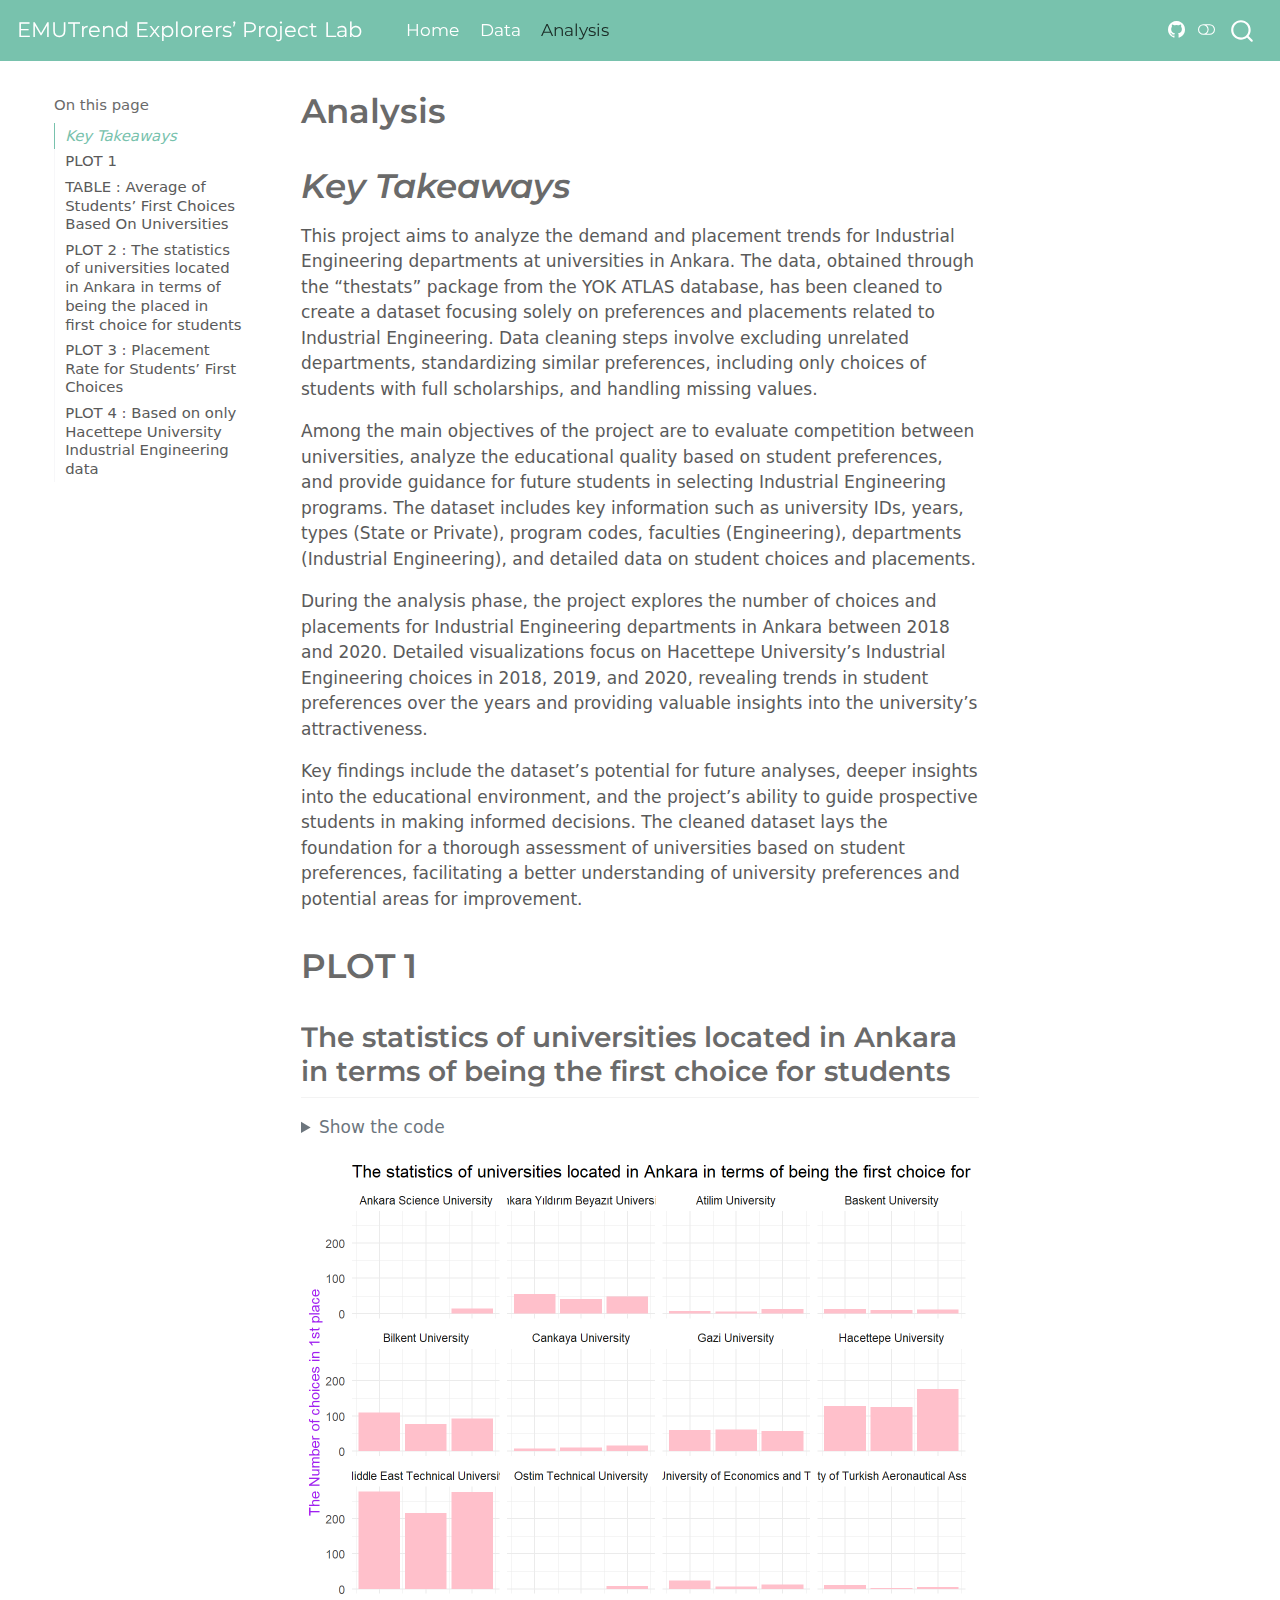
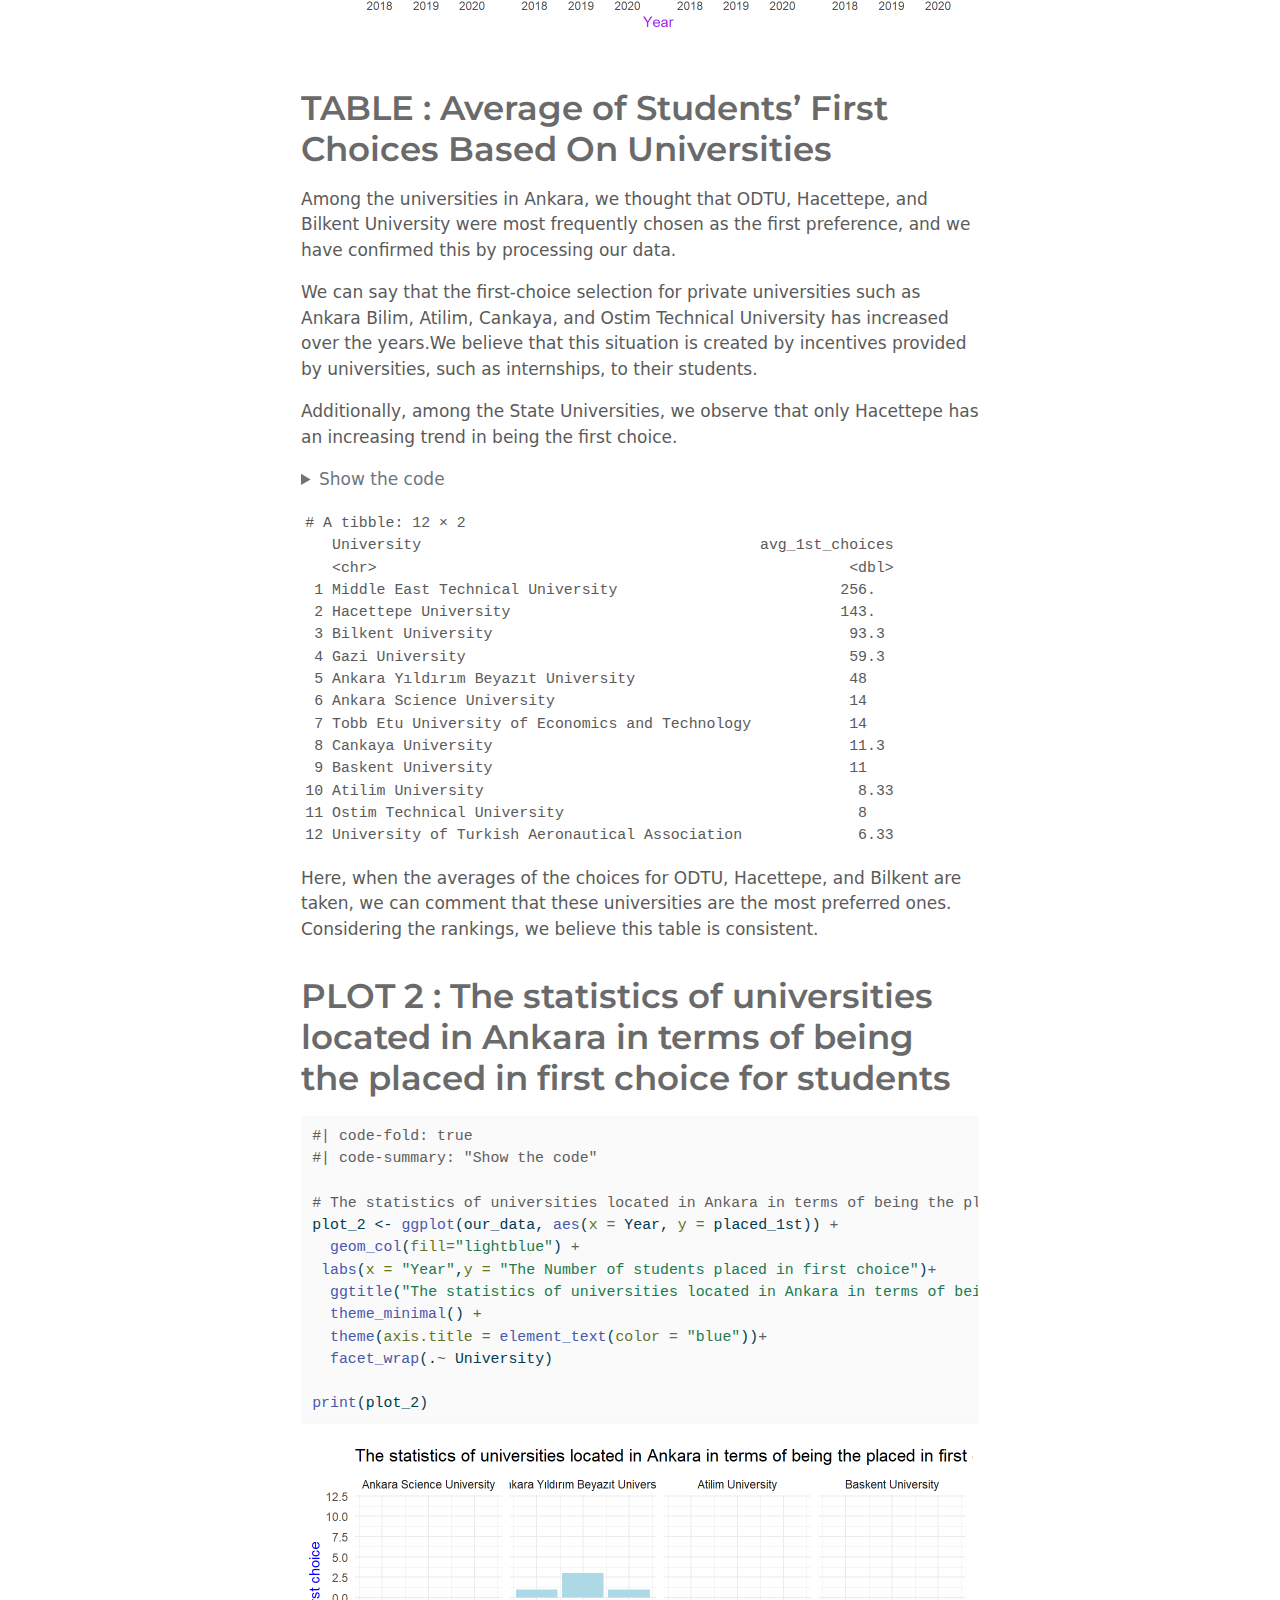
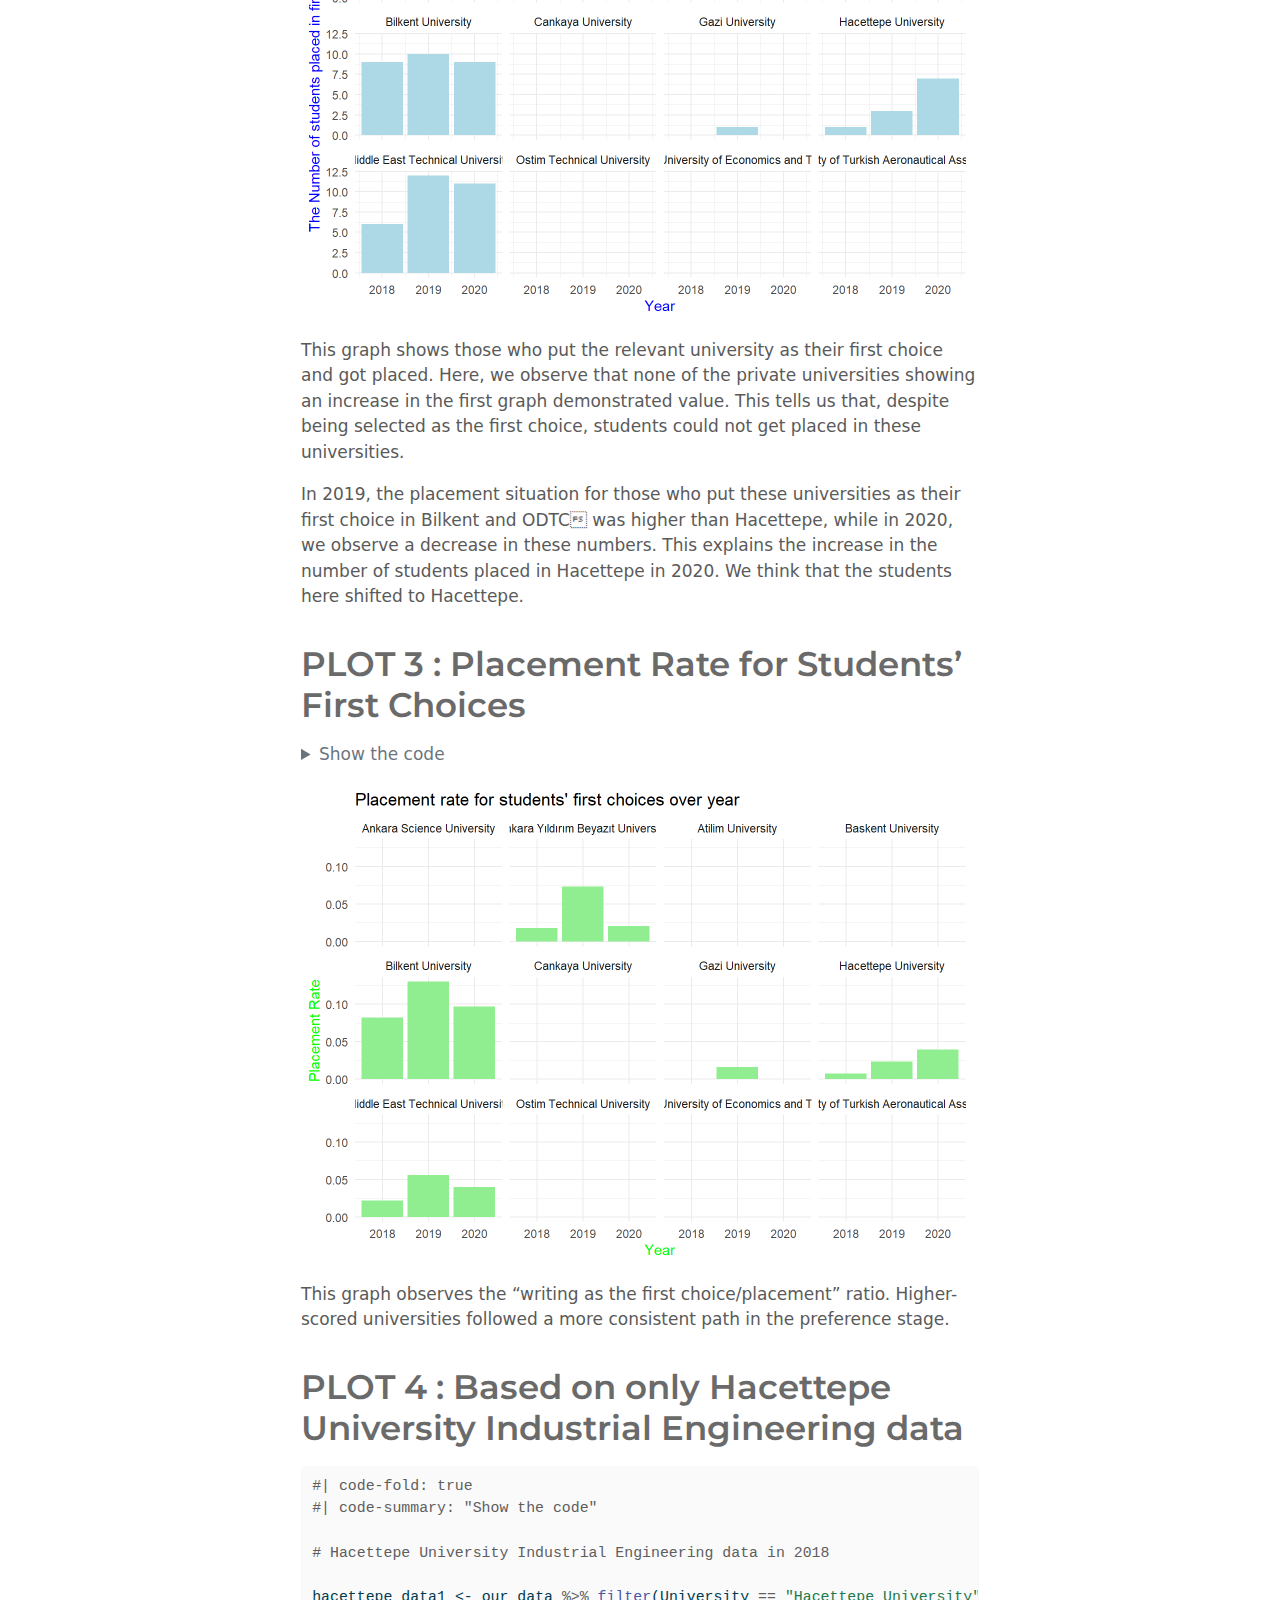
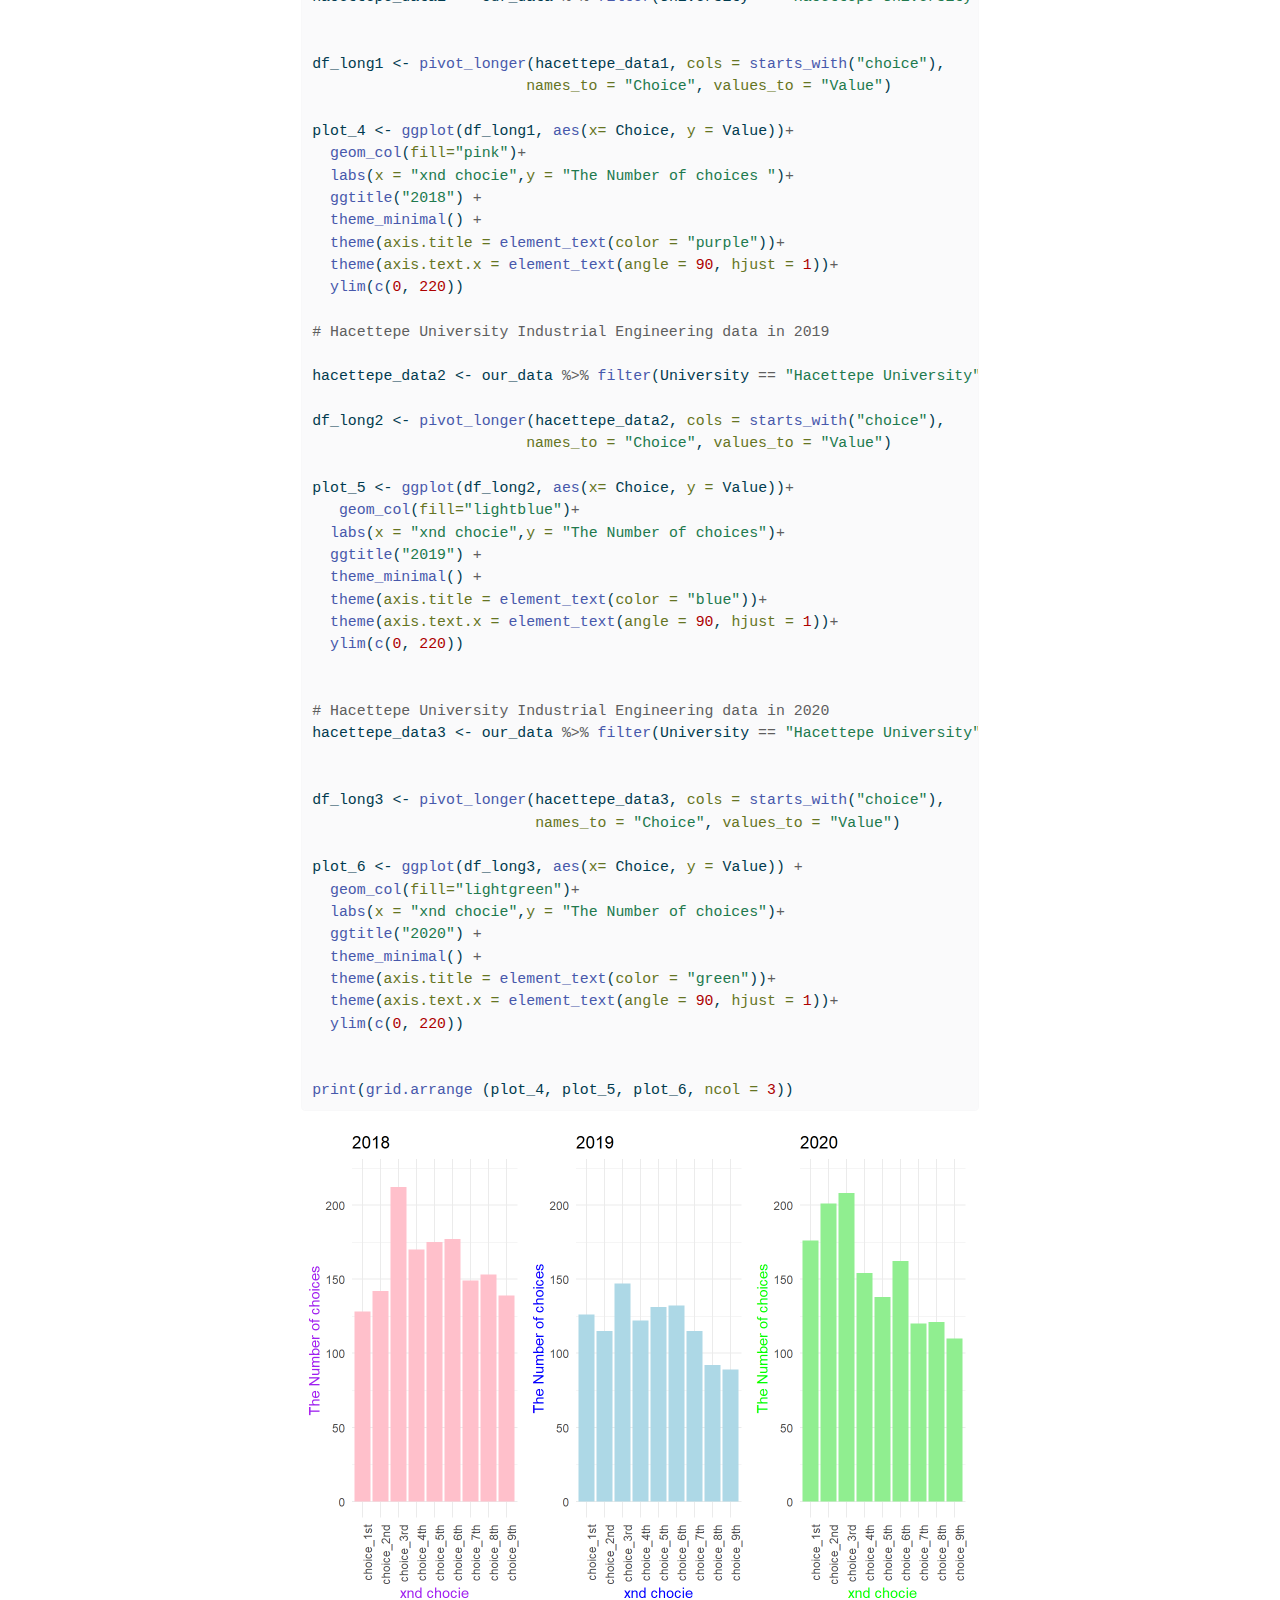
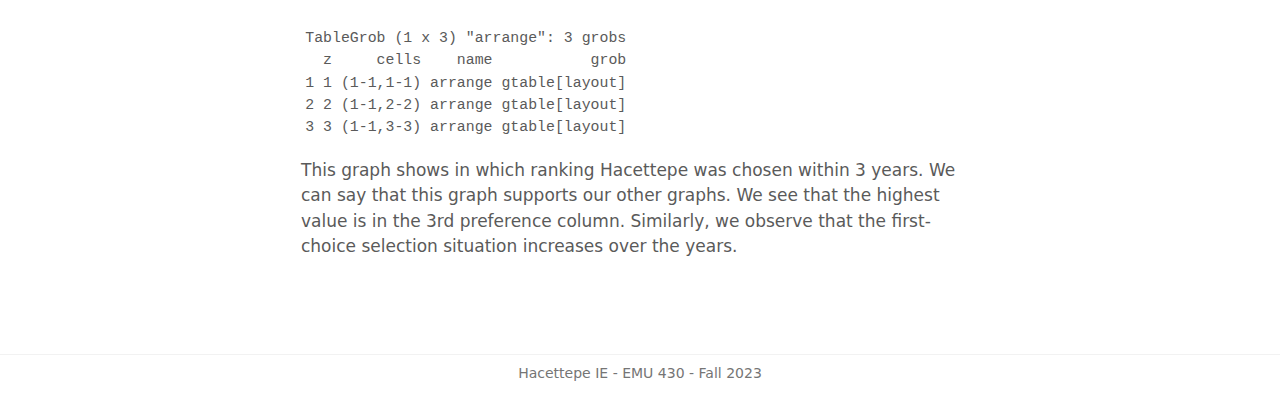
==== commit c0cbb1c3: "suu" ====
--- a/docs/analysis.html
+++ b/docs/analysis.html
@@ -147,7 +147,10 @@
    
   <ul>
   <li><a href="#key-takeaways" id="toc-key-takeaways" class="nav-link active" data-scroll-target="#key-takeaways"><em>Key Takeaways</em></a></li>
-  <li><a href="#plot-1-the-statistics-of-universities-located-in-ankara-in-terms-of-being-the-first-choice-for-students" id="toc-plot-1-the-statistics-of-universities-located-in-ankara-in-terms-of-being-the-first-choice-for-students" class="nav-link" data-scroll-target="#plot-1-the-statistics-of-universities-located-in-ankara-in-terms-of-being-the-first-choice-for-students">PLOT 1 : The statistics of universities located in Ankara in terms of being the first choice for students</a></li>
+  <li><a href="#plot-1" id="toc-plot-1" class="nav-link" data-scroll-target="#plot-1">PLOT 1</a>
+  <ul class="collapse">
+  <li><a href="#the-statistics-of-universities-located-in-ankara-in-terms-of-being-the-first-choice-for-students" id="toc-the-statistics-of-universities-located-in-ankara-in-terms-of-being-the-first-choice-for-students" class="nav-link" data-scroll-target="#the-statistics-of-universities-located-in-ankara-in-terms-of-being-the-first-choice-for-students">The statistics of universities located in Ankara in terms of being the first choice for students</a></li>
+  </ul></li>
   <li><a href="#table-average-of-students-first-choices-based-on-universities" id="toc-table-average-of-students-first-choices-based-on-universities" class="nav-link" data-scroll-target="#table-average-of-students-first-choices-based-on-universities">TABLE : Average of Students’ First Choices Based On Universities</a></li>
   <li><a href="#plot-2-the-statistics-of-universities-located-in-ankara-in-terms-of-being-the-placed-in-first-choice-for-students" id="toc-plot-2-the-statistics-of-universities-located-in-ankara-in-terms-of-being-the-placed-in-first-choice-for-students" class="nav-link" data-scroll-target="#plot-2-the-statistics-of-universities-located-in-ankara-in-terms-of-being-the-placed-in-first-choice-for-students">PLOT 2 : The statistics of universities located in Ankara in terms of being the placed in first choice for students</a></li>
   <li><a href="#plot-3-placement-rate-for-students-first-choices" id="toc-plot-3-placement-rate-for-students-first-choices" class="nav-link" data-scroll-target="#plot-3-placement-rate-for-students-first-choices">PLOT 3 : Placement Rate for Students’ First Choices</a></li>
@@ -185,99 +188,29 @@
 <p>Among the main objectives of the project are to evaluate competition between universities, analyze the educational quality based on student preferences, and provide guidance for future students in selecting Industrial Engineering programs. The dataset includes key information such as university IDs, years, types (State or Private), program codes, faculties (Engineering), departments (Industrial Engineering), and detailed data on student choices and placements.</p>
 <p>During the analysis phase, the project explores the number of choices and placements for Industrial Engineering departments in Ankara between 2018 and 2020. Detailed visualizations focus on Hacettepe University’s Industrial Engineering choices in 2018, 2019, and 2020, revealing trends in student preferences over the years and providing valuable insights into the university’s attractiveness.</p>
 <p>Key findings include the dataset’s potential for future analyses, deeper insights into the educational environment, and the project’s ability to guide prospective students in making informed decisions. The cleaned dataset lays the foundation for a thorough assessment of universities based on student preferences, facilitating a better understanding of university preferences and potential areas for improvement.</p>
-<div class="cell">
-<div class="sourceCode cell-code" id="cb1"><pre class="sourceCode r code-with-copy"><code class="sourceCode r"><span id="cb1-1"><a href="#cb1-1" aria-hidden="true" tabindex="-1"></a><span class="co">#| ```{r message=FALSE, warning=FALSE}</span></span>
-<span id="cb1-2"><a href="#cb1-2" aria-hidden="true" tabindex="-1"></a><span class="co">#| echo: false</span></span>
-<span id="cb1-3"><a href="#cb1-3" aria-hidden="true" tabindex="-1"></a><span class="fu">suppressPackageStartupMessages</span>(<span class="fu">library</span>(dplyr))</span></code><button title="Copy to Clipboard" class="code-copy-button"><i class="bi"></i></button></pre></div>
-<div class="cell-output cell-output-stderr">
-<pre><code>Warning: package 'dplyr' was built under R version 4.3.2</code></pre>
-</div>
-<div class="sourceCode cell-code" id="cb3"><pre class="sourceCode r code-with-copy"><code class="sourceCode r"><span id="cb3-1"><a href="#cb3-1" aria-hidden="true" tabindex="-1"></a><span class="fu">library</span>(thestats)</span></code><button title="Copy to Clipboard" class="code-copy-button"><i class="bi"></i></button></pre></div>
-<div class="cell-output cell-output-stderr">
-<pre><code>Warning: package 'thestats' was built under R version 4.3.2</code></pre>
-</div>
-<div class="sourceCode cell-code" id="cb5"><pre class="sourceCode r code-with-copy"><code class="sourceCode r"><span id="cb5-1"><a href="#cb5-1" aria-hidden="true" tabindex="-1"></a><span class="fu">library</span>(ggplot2)</span></code><button title="Copy to Clipboard" class="code-copy-button"><i class="bi"></i></button></pre></div>
-<div class="cell-output cell-output-stderr">
-<pre><code>Warning: package 'ggplot2' was built under R version 4.3.2</code></pre>
-</div>
-<div class="sourceCode cell-code" id="cb7"><pre class="sourceCode r code-with-copy"><code class="sourceCode r"><span id="cb7-1"><a href="#cb7-1" aria-hidden="true" tabindex="-1"></a><span class="fu">library</span>(tidyverse)</span></code><button title="Copy to Clipboard" class="code-copy-button"><i class="bi"></i></button></pre></div>
-<div class="cell-output cell-output-stderr">
-<pre><code>Warning: package 'tidyverse' was built under R version 4.3.2</code></pre>
-</div>
-<div class="cell-output cell-output-stderr">
-<pre><code>Warning: package 'readr' was built under R version 4.3.2</code></pre>
-</div>
-<div class="cell-output cell-output-stderr">
-<pre><code>Warning: package 'stringr' was built under R version 4.3.2</code></pre>
-</div>
-<div class="cell-output cell-output-stderr">
-<pre><code>── Attaching core tidyverse packages ──────────────────────── tidyverse 2.0.0 ──
-✔ forcats   1.0.0     ✔ stringr   1.5.1
-✔ lubridate 1.9.3     ✔ tibble    3.2.1
-✔ purrr     1.0.2     ✔ tidyr     1.3.0
-✔ readr     2.1.4     
-── Conflicts ────────────────────────────────────────── tidyverse_conflicts() ──
-✖ dplyr::filter() masks stats::filter()
-✖ dplyr::lag()    masks stats::lag()
-ℹ Use the conflicted package (&lt;http://conflicted.r-lib.org/&gt;) to force all conflicts to become errors</code></pre>
-</div>
-<div class="sourceCode cell-code" id="cb12"><pre class="sourceCode r code-with-copy"><code class="sourceCode r"><span id="cb12-1"><a href="#cb12-1" aria-hidden="true" tabindex="-1"></a><span class="fu">library</span>(gridExtra)</span></code><button title="Copy to Clipboard" class="code-copy-button"><i class="bi"></i></button></pre></div>
-<div class="cell-output cell-output-stderr">
-<pre><code>Warning: package 'gridExtra' was built under R version 4.3.2</code></pre>
-</div>
-<div class="cell-output cell-output-stderr">
-<pre><code>
-Attaching package: 'gridExtra'
-
-The following object is masked from 'package:dplyr':
-
-    combine</code></pre>
-</div>
-<div class="sourceCode cell-code" id="cb15"><pre class="sourceCode r code-with-copy"><code class="sourceCode r"><span id="cb15-1"><a href="#cb15-1" aria-hidden="true" tabindex="-1"></a>data <span class="ot">&lt;-</span> <span class="fu">list_score</span>(<span class="at">region_names =</span> <span class="st">"all"</span>, <span class="at">city_names =</span> <span class="st">"Ankara"</span>,</span>
-<span id="cb15-2"><a href="#cb15-2" aria-hidden="true" tabindex="-1"></a>                   <span class="at">university_names =</span> <span class="st">"all"</span>, <span class="at">department_names=</span> <span class="st">"Industrial Engineering"</span>,</span>
-<span id="cb15-3"><a href="#cb15-3" aria-hidden="true" tabindex="-1"></a>                   <span class="at">lang =</span> <span class="st">"en"</span>, <span class="at">var_ids=</span><span class="fu">c</span>(<span class="st">"X141"</span>, <span class="st">"X142"</span>, <span class="st">"X143"</span>, <span class="st">"X144"</span>, <span class="st">"X145"</span>, <span class="st">"X146"</span>,<span class="st">"X147"</span>, <span class="st">"X148"</span>, <span class="st">"X149"</span>, </span>
-<span id="cb15-4"><a href="#cb15-4" aria-hidden="true" tabindex="-1"></a>                                        <span class="st">"X151"</span>, <span class="st">"X152"</span>, <span class="st">"X153"</span>, <span class="st">"X154"</span>, <span class="st">"X155"</span>, <span class="st">"X156"</span>, <span class="st">"X157"</span>, <span class="st">"X158"</span>, <span class="st">"X159"</span>))</span>
-<span id="cb15-5"><a href="#cb15-5" aria-hidden="true" tabindex="-1"></a>selected_university  <span class="ot">&lt;-</span> <span class="fu">c</span>(<span class="st">"Industrial Engineering (English) (Scholarship)"</span>,<span class="st">"Industrial Engineering (English)"</span>,<span class="st">"Industrial Engineering(English)"</span>,</span>
-<span id="cb15-6"><a href="#cb15-6" aria-hidden="true" tabindex="-1"></a><span class="st">"Industrial Engineering (English) (Scholarship)"</span>,<span class="st">"  </span></span>
-<span id="cb15-7"><a href="#cb15-7" aria-hidden="true" tabindex="-1"></a><span class="st">Industrial Engineering(English)(Scholarship)"</span>,<span class="st">"Industrial Engineering (Scholarship)"</span>,<span class="st">"  </span></span>
-<span id="cb15-8"><a href="#cb15-8" aria-hidden="true" tabindex="-1"></a><span class="st">Industrial Engineering (English) (Scholarship)"</span>,<span class="st">"Industrial Engineering(English)(Scholarship)"</span>,<span class="st">"Industrial Engineering (English) (Scholarship)"</span>,</span>
-<span id="cb15-9"><a href="#cb15-9" aria-hidden="true" tabindex="-1"></a><span class="st">"Industrial Engineering(English)(Scholarship)"</span>,<span class="st">"Industrial Engineering (English)"</span>,<span class="st">"Industrial Engineering(English)"</span>,<span class="st">"Industrial Engineering (Scholarship)"</span>,</span>
-<span id="cb15-10"><a href="#cb15-10" aria-hidden="true" tabindex="-1"></a><span class="st">"Industrial Engineering (Scholarship)"</span>,<span class="st">"Industrial Engineering (English) (Scholarship)"</span>,<span class="st">"Industrial Engineering (English) (Scholarship)"</span>)</span>
-<span id="cb15-11"><a href="#cb15-11" aria-hidden="true" tabindex="-1"></a></span>
-<span id="cb15-12"><a href="#cb15-12" aria-hidden="true" tabindex="-1"></a></span>
-<span id="cb15-13"><a href="#cb15-13" aria-hidden="true" tabindex="-1"></a></span>
-<span id="cb15-14"><a href="#cb15-14" aria-hidden="true" tabindex="-1"></a></span>
-<span id="cb15-15"><a href="#cb15-15" aria-hidden="true" tabindex="-1"></a>our_data <span class="ot">&lt;-</span><span class="fu">na.omit</span>(data)</span>
-<span id="cb15-16"><a href="#cb15-16" aria-hidden="true" tabindex="-1"></a></span>
-<span id="cb15-17"><a href="#cb15-17" aria-hidden="true" tabindex="-1"></a><span class="fu">colnames</span>(our_data) <span class="ot">&lt;-</span> <span class="fu">c</span>(<span class="st">"ID"</span>, <span class="st">"Year"</span>,<span class="st">"Type"</span>,<span class="st">"Program Code"</span>,<span class="st">"University"</span>,<span class="st">"Faculty"</span>,<span class="st">"Department"</span>,<span class="st">"choice_1st"</span>,<span class="st">"choice_2nd"</span>,</span>
-<span id="cb15-18"><a href="#cb15-18" aria-hidden="true" tabindex="-1"></a>                        <span class="st">"choice_3rd"</span>,<span class="st">"choice_4th"</span>,<span class="st">"choice_5th"</span>,<span class="st">"choice_6th"</span>,</span>
-<span id="cb15-19"><a href="#cb15-19" aria-hidden="true" tabindex="-1"></a>                        <span class="st">"choice_7th"</span>,<span class="st">"choice_8th"</span>,<span class="st">"choice_9th"</span>,</span>
-<span id="cb15-20"><a href="#cb15-20" aria-hidden="true" tabindex="-1"></a>                        <span class="st">"placed_1st"</span>, <span class="st">"placed_2nd"</span>, <span class="st">"placed_3rd"</span>,</span>
-<span id="cb15-21"><a href="#cb15-21" aria-hidden="true" tabindex="-1"></a>                        <span class="st">"placed_4th"</span>,<span class="st">"placed_5th"</span>,<span class="st">"placed_6th"</span>,</span>
-<span id="cb15-22"><a href="#cb15-22" aria-hidden="true" tabindex="-1"></a>                        <span class="st">"placed_7th"</span>,<span class="st">"placed_8th"</span>,<span class="st">"placed_9th"</span>)</span>
-<span id="cb15-23"><a href="#cb15-23" aria-hidden="true" tabindex="-1"></a></span>
-<span id="cb15-24"><a href="#cb15-24" aria-hidden="true" tabindex="-1"></a>our_data <span class="ot">&lt;-</span> our_data <span class="sc">%&gt;%</span> <span class="fu">filter</span> (Department <span class="sc">%in%</span> selected_university)</span></code><button title="Copy to Clipboard" class="code-copy-button"><i class="bi"></i></button></pre></div>
-</div>
 </section>
-<section id="plot-1-the-statistics-of-universities-located-in-ankara-in-terms-of-being-the-first-choice-for-students" class="level1">
-<h1>PLOT 1 : The statistics of universities located in Ankara in terms of being the first choice for students</h1>
+<section id="plot-1" class="level1">
+<h1>PLOT 1</h1>
+<section id="the-statistics-of-universities-located-in-ankara-in-terms-of-being-the-first-choice-for-students" class="level2">
+<h2 class="anchored" data-anchor-id="the-statistics-of-universities-located-in-ankara-in-terms-of-being-the-first-choice-for-students">The statistics of universities located in Ankara in terms of being the first choice for students</h2>
 <div class="cell">
 <details>
 <summary>Show the code</summary>
-<div class="sourceCode cell-code" id="cb16"><pre class="sourceCode r code-with-copy"><code class="sourceCode r"><span id="cb16-1"><a href="#cb16-1" aria-hidden="true" tabindex="-1"></a><span class="co"># The statistics of universities located in Ankara in terms of being the first choice for  students</span></span>
-<span id="cb16-2"><a href="#cb16-2" aria-hidden="true" tabindex="-1"></a>plot_1 <span class="ot">&lt;-</span> <span class="fu">ggplot</span>(our_data, <span class="fu">aes</span>(<span class="at">x =</span> Year, <span class="at">y =</span> choice_1st)) <span class="sc">+</span></span>
-<span id="cb16-3"><a href="#cb16-3" aria-hidden="true" tabindex="-1"></a>  <span class="fu">geom_col</span>(<span class="at">fill=</span><span class="st">"pink"</span>)<span class="sc">+</span></span>
-<span id="cb16-4"><a href="#cb16-4" aria-hidden="true" tabindex="-1"></a>  <span class="fu">labs</span>(<span class="at">x =</span> <span class="st">"Year"</span>,<span class="at">y =</span> <span class="st">"The Number of choices in 1st place"</span>)<span class="sc">+</span></span>
-<span id="cb16-5"><a href="#cb16-5" aria-hidden="true" tabindex="-1"></a>  <span class="fu">ggtitle</span>(<span class="st">"The statistics of universities located in Ankara in terms of being the first choice for students"</span>) <span class="sc">+</span></span>
-<span id="cb16-6"><a href="#cb16-6" aria-hidden="true" tabindex="-1"></a>  <span class="fu">theme_minimal</span>() <span class="sc">+</span></span>
-<span id="cb16-7"><a href="#cb16-7" aria-hidden="true" tabindex="-1"></a>  <span class="fu">theme</span>(<span class="at">axis.title =</span> <span class="fu">element_text</span>(<span class="at">color =</span> <span class="st">"purple"</span>))<span class="sc">+</span></span>
-<span id="cb16-8"><a href="#cb16-8" aria-hidden="true" tabindex="-1"></a>  <span class="fu">facet_wrap</span>(.<span class="sc">~</span> University)</span>
-<span id="cb16-9"><a href="#cb16-9" aria-hidden="true" tabindex="-1"></a><span class="fu">print</span>(plot_1)</span></code><button title="Copy to Clipboard" class="code-copy-button"><i class="bi"></i></button></pre></div>
+<div class="sourceCode cell-code" id="cb1"><pre class="sourceCode r code-with-copy"><code class="sourceCode r"><span id="cb1-1"><a href="#cb1-1" aria-hidden="true" tabindex="-1"></a><span class="co"># The statistics of universities located in Ankara in terms of being the first choice for  students</span></span>
+<span id="cb1-2"><a href="#cb1-2" aria-hidden="true" tabindex="-1"></a>plot_1 <span class="ot">&lt;-</span> <span class="fu">ggplot</span>(our_data, <span class="fu">aes</span>(<span class="at">x =</span> Year, <span class="at">y =</span> choice_1st)) <span class="sc">+</span></span>
+<span id="cb1-3"><a href="#cb1-3" aria-hidden="true" tabindex="-1"></a>  <span class="fu">geom_col</span>(<span class="at">fill=</span><span class="st">"pink"</span>)<span class="sc">+</span></span>
+<span id="cb1-4"><a href="#cb1-4" aria-hidden="true" tabindex="-1"></a>  <span class="fu">labs</span>(<span class="at">x =</span> <span class="st">"Year"</span>,<span class="at">y =</span> <span class="st">"The Number of choices in 1st place"</span>)<span class="sc">+</span></span>
+<span id="cb1-5"><a href="#cb1-5" aria-hidden="true" tabindex="-1"></a>  <span class="fu">ggtitle</span>(<span class="st">"The statistics of universities located in Ankara in terms of being the first choice for students"</span>) <span class="sc">+</span></span>
+<span id="cb1-6"><a href="#cb1-6" aria-hidden="true" tabindex="-1"></a>  <span class="fu">theme_minimal</span>() <span class="sc">+</span></span>
+<span id="cb1-7"><a href="#cb1-7" aria-hidden="true" tabindex="-1"></a>  <span class="fu">theme</span>(<span class="at">axis.title =</span> <span class="fu">element_text</span>(<span class="at">color =</span> <span class="st">"purple"</span>))<span class="sc">+</span></span>
+<span id="cb1-8"><a href="#cb1-8" aria-hidden="true" tabindex="-1"></a>  <span class="fu">facet_wrap</span>(.<span class="sc">~</span> University)</span>
+<span id="cb1-9"><a href="#cb1-9" aria-hidden="true" tabindex="-1"></a><span class="fu">print</span>(plot_1)</span></code><button title="Copy to Clipboard" class="code-copy-button"><i class="bi"></i></button></pre></div>
 </details>
 <div class="cell-output-display">
 <p><img src="analysis_files/figure-html/unnamed-chunk-2-1.png" class="img-fluid" width="672"></p>
 </div>
 </div>
+</section>
 </section>
 <section id="table-average-of-students-first-choices-based-on-universities" class="level1">
 <h1>TABLE : Average of Students’ First Choices Based On Universities</h1>
@@ -287,10 +220,10 @@
 <div class="cell">
 <details>
 <summary>Show the code</summary>
-<div class="sourceCode cell-code" id="cb17"><pre class="sourceCode r code-with-copy"><code class="sourceCode r"><span id="cb17-1"><a href="#cb17-1" aria-hidden="true" tabindex="-1"></a>avg_first_choices <span class="ot">&lt;-</span> our_data <span class="sc">%&gt;%</span> <span class="fu">group_by</span>(University) <span class="sc">%&gt;%</span> </span>
-<span id="cb17-2"><a href="#cb17-2" aria-hidden="true" tabindex="-1"></a>  <span class="fu">summarise</span>(<span class="at">avg_1st_choices =</span> <span class="fu">mean</span>(choice_1st)) <span class="sc">%&gt;%</span></span>
-<span id="cb17-3"><a href="#cb17-3" aria-hidden="true" tabindex="-1"></a>  <span class="fu">arrange</span>(<span class="fu">desc</span>(avg_1st_choices))</span>
-<span id="cb17-4"><a href="#cb17-4" aria-hidden="true" tabindex="-1"></a><span class="fu">print</span>(avg_first_choices)</span></code><button title="Copy to Clipboard" class="code-copy-button"><i class="bi"></i></button></pre></div>
+<div class="sourceCode cell-code" id="cb2"><pre class="sourceCode r code-with-copy"><code class="sourceCode r"><span id="cb2-1"><a href="#cb2-1" aria-hidden="true" tabindex="-1"></a>avg_first_choices <span class="ot">&lt;-</span> our_data <span class="sc">%&gt;%</span> <span class="fu">group_by</span>(University) <span class="sc">%&gt;%</span> </span>
+<span id="cb2-2"><a href="#cb2-2" aria-hidden="true" tabindex="-1"></a>  <span class="fu">summarise</span>(<span class="at">avg_1st_choices =</span> <span class="fu">mean</span>(choice_1st)) <span class="sc">%&gt;%</span></span>
+<span id="cb2-3"><a href="#cb2-3" aria-hidden="true" tabindex="-1"></a>  <span class="fu">arrange</span>(<span class="fu">desc</span>(avg_1st_choices))</span>
+<span id="cb2-4"><a href="#cb2-4" aria-hidden="true" tabindex="-1"></a><span class="fu">print</span>(avg_first_choices)</span></code><button title="Copy to Clipboard" class="code-copy-button"><i class="bi"></i></button></pre></div>
 </details>
 <div class="cell-output cell-output-stdout">
 <pre><code># A tibble: 12 × 2
@@ -315,19 +248,19 @@
 <section id="plot-2-the-statistics-of-universities-located-in-ankara-in-terms-of-being-the-placed-in-first-choice-for-students" class="level1">
 <h1>PLOT 2 : The statistics of universities located in Ankara in terms of being the placed in first choice for students</h1>
 <div class="cell">
-<div class="sourceCode cell-code" id="cb19"><pre class="sourceCode r code-with-copy"><code class="sourceCode r"><span id="cb19-1"><a href="#cb19-1" aria-hidden="true" tabindex="-1"></a><span class="co">#| code-fold: true</span></span>
-<span id="cb19-2"><a href="#cb19-2" aria-hidden="true" tabindex="-1"></a><span class="co">#| code-summary: "Show the code"</span></span>
-<span id="cb19-3"><a href="#cb19-3" aria-hidden="true" tabindex="-1"></a></span>
-<span id="cb19-4"><a href="#cb19-4" aria-hidden="true" tabindex="-1"></a><span class="co"># The statistics of universities located in Ankara in terms of being the placed in 1st choice for students</span></span>
-<span id="cb19-5"><a href="#cb19-5" aria-hidden="true" tabindex="-1"></a>plot_2 <span class="ot">&lt;-</span> <span class="fu">ggplot</span>(our_data, <span class="fu">aes</span>(<span class="at">x =</span> Year, <span class="at">y =</span> placed_1st)) <span class="sc">+</span> </span>
-<span id="cb19-6"><a href="#cb19-6" aria-hidden="true" tabindex="-1"></a>  <span class="fu">geom_col</span>(<span class="at">fill=</span><span class="st">"lightblue"</span>) <span class="sc">+</span></span>
-<span id="cb19-7"><a href="#cb19-7" aria-hidden="true" tabindex="-1"></a> <span class="fu">labs</span>(<span class="at">x =</span> <span class="st">"Year"</span>,<span class="at">y =</span> <span class="st">"The Number of students placed in first choice"</span>)<span class="sc">+</span></span>
-<span id="cb19-8"><a href="#cb19-8" aria-hidden="true" tabindex="-1"></a>  <span class="fu">ggtitle</span>(<span class="st">"The statistics of universities located in Ankara in terms of being the placed in first choice for students"</span>) <span class="sc">+</span></span>
-<span id="cb19-9"><a href="#cb19-9" aria-hidden="true" tabindex="-1"></a>  <span class="fu">theme_minimal</span>() <span class="sc">+</span></span>
-<span id="cb19-10"><a href="#cb19-10" aria-hidden="true" tabindex="-1"></a>  <span class="fu">theme</span>(<span class="at">axis.title =</span> <span class="fu">element_text</span>(<span class="at">color =</span> <span class="st">"blue"</span>))<span class="sc">+</span></span>
-<span id="cb19-11"><a href="#cb19-11" aria-hidden="true" tabindex="-1"></a>  <span class="fu">facet_wrap</span>(.<span class="sc">~</span> University)</span>
-<span id="cb19-12"><a href="#cb19-12" aria-hidden="true" tabindex="-1"></a></span>
-<span id="cb19-13"><a href="#cb19-13" aria-hidden="true" tabindex="-1"></a><span class="fu">print</span>(plot_2)</span></code><button title="Copy to Clipboard" class="code-copy-button"><i class="bi"></i></button></pre></div>
+<div class="sourceCode cell-code" id="cb4"><pre class="sourceCode r code-with-copy"><code class="sourceCode r"><span id="cb4-1"><a href="#cb4-1" aria-hidden="true" tabindex="-1"></a><span class="co">#| code-fold: true</span></span>
+<span id="cb4-2"><a href="#cb4-2" aria-hidden="true" tabindex="-1"></a><span class="co">#| code-summary: "Show the code"</span></span>
+<span id="cb4-3"><a href="#cb4-3" aria-hidden="true" tabindex="-1"></a></span>
+<span id="cb4-4"><a href="#cb4-4" aria-hidden="true" tabindex="-1"></a><span class="co"># The statistics of universities located in Ankara in terms of being the placed in 1st choice for students</span></span>
+<span id="cb4-5"><a href="#cb4-5" aria-hidden="true" tabindex="-1"></a>plot_2 <span class="ot">&lt;-</span> <span class="fu">ggplot</span>(our_data, <span class="fu">aes</span>(<span class="at">x =</span> Year, <span class="at">y =</span> placed_1st)) <span class="sc">+</span> </span>
+<span id="cb4-6"><a href="#cb4-6" aria-hidden="true" tabindex="-1"></a>  <span class="fu">geom_col</span>(<span class="at">fill=</span><span class="st">"lightblue"</span>) <span class="sc">+</span></span>
+<span id="cb4-7"><a href="#cb4-7" aria-hidden="true" tabindex="-1"></a> <span class="fu">labs</span>(<span class="at">x =</span> <span class="st">"Year"</span>,<span class="at">y =</span> <span class="st">"The Number of students placed in first choice"</span>)<span class="sc">+</span></span>
+<span id="cb4-8"><a href="#cb4-8" aria-hidden="true" tabindex="-1"></a>  <span class="fu">ggtitle</span>(<span class="st">"The statistics of universities located in Ankara in terms of being the placed in first choice for students"</span>) <span class="sc">+</span></span>
+<span id="cb4-9"><a href="#cb4-9" aria-hidden="true" tabindex="-1"></a>  <span class="fu">theme_minimal</span>() <span class="sc">+</span></span>
+<span id="cb4-10"><a href="#cb4-10" aria-hidden="true" tabindex="-1"></a>  <span class="fu">theme</span>(<span class="at">axis.title =</span> <span class="fu">element_text</span>(<span class="at">color =</span> <span class="st">"blue"</span>))<span class="sc">+</span></span>
+<span id="cb4-11"><a href="#cb4-11" aria-hidden="true" tabindex="-1"></a>  <span class="fu">facet_wrap</span>(.<span class="sc">~</span> University)</span>
+<span id="cb4-12"><a href="#cb4-12" aria-hidden="true" tabindex="-1"></a></span>
+<span id="cb4-13"><a href="#cb4-13" aria-hidden="true" tabindex="-1"></a><span class="fu">print</span>(plot_2)</span></code><button title="Copy to Clipboard" class="code-copy-button"><i class="bi"></i></button></pre></div>
 <div class="cell-output-display">
 <p><img src="analysis_files/figure-html/unnamed-chunk-4-1.png" class="img-fluid" width="672"></p>
 </div>
@@ -341,20 +274,20 @@
 <div class="cell">
 <details>
 <summary>Show the code</summary>
-<div class="sourceCode cell-code" id="cb20"><pre class="sourceCode r code-with-copy"><code class="sourceCode r"><span id="cb20-1"><a href="#cb20-1" aria-hidden="true" tabindex="-1"></a><span class="co"># Placement rate for students' first choices</span></span>
-<span id="cb20-2"><a href="#cb20-2" aria-hidden="true" tabindex="-1"></a></span>
-<span id="cb20-3"><a href="#cb20-3" aria-hidden="true" tabindex="-1"></a></span>
-<span id="cb20-4"><a href="#cb20-4" aria-hidden="true" tabindex="-1"></a>placment_rate_data <span class="ot">&lt;-</span> our_data <span class="sc">%&gt;%</span> <span class="fu">mutate</span>(<span class="at">placement_rate =</span> placed_1st<span class="sc">/</span>choice_1st) <span class="sc">%&gt;%</span> <span class="fu">select</span>(Year, University, placement_rate)</span>
-<span id="cb20-5"><a href="#cb20-5" aria-hidden="true" tabindex="-1"></a></span>
-<span id="cb20-6"><a href="#cb20-6" aria-hidden="true" tabindex="-1"></a>plot_3 <span class="ot">&lt;-</span> <span class="fu">ggplot</span>(<span class="fu">na.omit</span>(placment_rate_data), <span class="fu">aes</span>(<span class="at">x =</span> <span class="fu">as.factor</span>(Year), <span class="at">y =</span> placement_rate)) <span class="sc">+</span></span>
-<span id="cb20-7"><a href="#cb20-7" aria-hidden="true" tabindex="-1"></a>  <span class="fu">geom_col</span>(<span class="at">fill=</span><span class="st">"lightgreen"</span>) <span class="sc">+</span></span>
-<span id="cb20-8"><a href="#cb20-8" aria-hidden="true" tabindex="-1"></a>  <span class="fu">labs</span>(<span class="at">x =</span> <span class="st">"Year"</span>,<span class="at">y =</span> <span class="st">"Placement Rate"</span>)<span class="sc">+</span></span>
-<span id="cb20-9"><a href="#cb20-9" aria-hidden="true" tabindex="-1"></a>  <span class="fu">ggtitle</span>(<span class="st">"Placement rate for students' first choices over year"</span>) <span class="sc">+</span></span>
-<span id="cb20-10"><a href="#cb20-10" aria-hidden="true" tabindex="-1"></a>  <span class="fu">theme_minimal</span>() <span class="sc">+</span></span>
-<span id="cb20-11"><a href="#cb20-11" aria-hidden="true" tabindex="-1"></a>  <span class="fu">theme</span>(<span class="at">axis.title =</span> <span class="fu">element_text</span>(<span class="at">color =</span> <span class="st">"green"</span>))<span class="sc">+</span></span>
-<span id="cb20-12"><a href="#cb20-12" aria-hidden="true" tabindex="-1"></a>  <span class="fu">facet_wrap</span>(.<span class="sc">~</span> University)</span>
-<span id="cb20-13"><a href="#cb20-13" aria-hidden="true" tabindex="-1"></a></span>
-<span id="cb20-14"><a href="#cb20-14" aria-hidden="true" tabindex="-1"></a><span class="fu">print</span>(plot_3)</span></code><button title="Copy to Clipboard" class="code-copy-button"><i class="bi"></i></button></pre></div>
+<div class="sourceCode cell-code" id="cb5"><pre class="sourceCode r code-with-copy"><code class="sourceCode r"><span id="cb5-1"><a href="#cb5-1" aria-hidden="true" tabindex="-1"></a><span class="co"># Placement rate for students' first choices</span></span>
+<span id="cb5-2"><a href="#cb5-2" aria-hidden="true" tabindex="-1"></a></span>
+<span id="cb5-3"><a href="#cb5-3" aria-hidden="true" tabindex="-1"></a></span>
+<span id="cb5-4"><a href="#cb5-4" aria-hidden="true" tabindex="-1"></a>placment_rate_data <span class="ot">&lt;-</span> our_data <span class="sc">%&gt;%</span> <span class="fu">mutate</span>(<span class="at">placement_rate =</span> placed_1st<span class="sc">/</span>choice_1st) <span class="sc">%&gt;%</span> <span class="fu">select</span>(Year, University, placement_rate)</span>
+<span id="cb5-5"><a href="#cb5-5" aria-hidden="true" tabindex="-1"></a></span>
+<span id="cb5-6"><a href="#cb5-6" aria-hidden="true" tabindex="-1"></a>plot_3 <span class="ot">&lt;-</span> <span class="fu">ggplot</span>(<span class="fu">na.omit</span>(placment_rate_data), <span class="fu">aes</span>(<span class="at">x =</span> <span class="fu">as.factor</span>(Year), <span class="at">y =</span> placement_rate)) <span class="sc">+</span></span>
+<span id="cb5-7"><a href="#cb5-7" aria-hidden="true" tabindex="-1"></a>  <span class="fu">geom_col</span>(<span class="at">fill=</span><span class="st">"lightgreen"</span>) <span class="sc">+</span></span>
+<span id="cb5-8"><a href="#cb5-8" aria-hidden="true" tabindex="-1"></a>  <span class="fu">labs</span>(<span class="at">x =</span> <span class="st">"Year"</span>,<span class="at">y =</span> <span class="st">"Placement Rate"</span>)<span class="sc">+</span></span>
+<span id="cb5-9"><a href="#cb5-9" aria-hidden="true" tabindex="-1"></a>  <span class="fu">ggtitle</span>(<span class="st">"Placement rate for students' first choices over year"</span>) <span class="sc">+</span></span>
+<span id="cb5-10"><a href="#cb5-10" aria-hidden="true" tabindex="-1"></a>  <span class="fu">theme_minimal</span>() <span class="sc">+</span></span>
+<span id="cb5-11"><a href="#cb5-11" aria-hidden="true" tabindex="-1"></a>  <span class="fu">theme</span>(<span class="at">axis.title =</span> <span class="fu">element_text</span>(<span class="at">color =</span> <span class="st">"green"</span>))<span class="sc">+</span></span>
+<span id="cb5-12"><a href="#cb5-12" aria-hidden="true" tabindex="-1"></a>  <span class="fu">facet_wrap</span>(.<span class="sc">~</span> University)</span>
+<span id="cb5-13"><a href="#cb5-13" aria-hidden="true" tabindex="-1"></a></span>
+<span id="cb5-14"><a href="#cb5-14" aria-hidden="true" tabindex="-1"></a><span class="fu">print</span>(plot_3)</span></code><button title="Copy to Clipboard" class="code-copy-button"><i class="bi"></i></button></pre></div>
 </details>
 <div class="cell-output-display">
 <p><img src="analysis_files/figure-html/unnamed-chunk-5-1.png" class="img-fluid" width="672"></p>
@@ -365,61 +298,61 @@
 <section id="plot-4-based-on-only-hacettepe-university-industrial-engineering-data" class="level1">
 <h1>PLOT 4 : Based on only Hacettepe University Industrial Engineering data</h1>
 <div class="cell">
-<div class="sourceCode cell-code" id="cb21"><pre class="sourceCode r code-with-copy"><code class="sourceCode r"><span id="cb21-1"><a href="#cb21-1" aria-hidden="true" tabindex="-1"></a><span class="co">#| code-fold: true</span></span>
-<span id="cb21-2"><a href="#cb21-2" aria-hidden="true" tabindex="-1"></a><span class="co">#| code-summary: "Show the code"</span></span>
-<span id="cb21-3"><a href="#cb21-3" aria-hidden="true" tabindex="-1"></a></span>
-<span id="cb21-4"><a href="#cb21-4" aria-hidden="true" tabindex="-1"></a><span class="co"># Hacettepe University Industrial Engineering data in 2018</span></span>
-<span id="cb21-5"><a href="#cb21-5" aria-hidden="true" tabindex="-1"></a></span>
-<span id="cb21-6"><a href="#cb21-6" aria-hidden="true" tabindex="-1"></a>hacettepe_data1 <span class="ot">&lt;-</span> our_data <span class="sc">%&gt;%</span> <span class="fu">filter</span>(University <span class="sc">==</span> <span class="st">"Hacettepe University"</span>,Year <span class="sc">==</span> <span class="dv">2018</span>)</span>
-<span id="cb21-7"><a href="#cb21-7" aria-hidden="true" tabindex="-1"></a></span>
-<span id="cb21-8"><a href="#cb21-8" aria-hidden="true" tabindex="-1"></a></span>
-<span id="cb21-9"><a href="#cb21-9" aria-hidden="true" tabindex="-1"></a>df_long1 <span class="ot">&lt;-</span> <span class="fu">pivot_longer</span>(hacettepe_data1, <span class="at">cols =</span> <span class="fu">starts_with</span>(<span class="st">"choice"</span>),</span>
-<span id="cb21-10"><a href="#cb21-10" aria-hidden="true" tabindex="-1"></a>                        <span class="at">names_to =</span> <span class="st">"Choice"</span>, <span class="at">values_to =</span> <span class="st">"Value"</span>)</span>
-<span id="cb21-11"><a href="#cb21-11" aria-hidden="true" tabindex="-1"></a></span>
-<span id="cb21-12"><a href="#cb21-12" aria-hidden="true" tabindex="-1"></a>plot_4 <span class="ot">&lt;-</span> <span class="fu">ggplot</span>(df_long1, <span class="fu">aes</span>(<span class="at">x=</span> Choice, <span class="at">y =</span> Value))<span class="sc">+</span></span>
-<span id="cb21-13"><a href="#cb21-13" aria-hidden="true" tabindex="-1"></a>  <span class="fu">geom_col</span>(<span class="at">fill=</span><span class="st">"pink"</span>)<span class="sc">+</span></span>
-<span id="cb21-14"><a href="#cb21-14" aria-hidden="true" tabindex="-1"></a>  <span class="fu">labs</span>(<span class="at">x =</span> <span class="st">"xnd chocie"</span>,<span class="at">y =</span> <span class="st">"The Number of choices "</span>)<span class="sc">+</span></span>
-<span id="cb21-15"><a href="#cb21-15" aria-hidden="true" tabindex="-1"></a>  <span class="fu">ggtitle</span>(<span class="st">"2018"</span>) <span class="sc">+</span></span>
-<span id="cb21-16"><a href="#cb21-16" aria-hidden="true" tabindex="-1"></a>  <span class="fu">theme_minimal</span>() <span class="sc">+</span></span>
-<span id="cb21-17"><a href="#cb21-17" aria-hidden="true" tabindex="-1"></a>  <span class="fu">theme</span>(<span class="at">axis.title =</span> <span class="fu">element_text</span>(<span class="at">color =</span> <span class="st">"purple"</span>))<span class="sc">+</span></span>
-<span id="cb21-18"><a href="#cb21-18" aria-hidden="true" tabindex="-1"></a>  <span class="fu">theme</span>(<span class="at">axis.text.x =</span> <span class="fu">element_text</span>(<span class="at">angle =</span> <span class="dv">90</span>, <span class="at">hjust =</span> <span class="dv">1</span>))<span class="sc">+</span></span>
-<span id="cb21-19"><a href="#cb21-19" aria-hidden="true" tabindex="-1"></a>  <span class="fu">ylim</span>(<span class="fu">c</span>(<span class="dv">0</span>, <span class="dv">220</span>))</span>
-<span id="cb21-20"><a href="#cb21-20" aria-hidden="true" tabindex="-1"></a></span>
-<span id="cb21-21"><a href="#cb21-21" aria-hidden="true" tabindex="-1"></a><span class="co"># Hacettepe University Industrial Engineering data in 2019</span></span>
-<span id="cb21-22"><a href="#cb21-22" aria-hidden="true" tabindex="-1"></a></span>
-<span id="cb21-23"><a href="#cb21-23" aria-hidden="true" tabindex="-1"></a>hacettepe_data2 <span class="ot">&lt;-</span> our_data <span class="sc">%&gt;%</span> <span class="fu">filter</span>(University <span class="sc">==</span> <span class="st">"Hacettepe University"</span>,Year <span class="sc">==</span> <span class="dv">2019</span>)</span>
-<span id="cb21-24"><a href="#cb21-24" aria-hidden="true" tabindex="-1"></a></span>
-<span id="cb21-25"><a href="#cb21-25" aria-hidden="true" tabindex="-1"></a>df_long2 <span class="ot">&lt;-</span> <span class="fu">pivot_longer</span>(hacettepe_data2, <span class="at">cols =</span> <span class="fu">starts_with</span>(<span class="st">"choice"</span>),</span>
-<span id="cb21-26"><a href="#cb21-26" aria-hidden="true" tabindex="-1"></a>                        <span class="at">names_to =</span> <span class="st">"Choice"</span>, <span class="at">values_to =</span> <span class="st">"Value"</span>)</span>
-<span id="cb21-27"><a href="#cb21-27" aria-hidden="true" tabindex="-1"></a></span>
-<span id="cb21-28"><a href="#cb21-28" aria-hidden="true" tabindex="-1"></a>plot_5 <span class="ot">&lt;-</span> <span class="fu">ggplot</span>(df_long2, <span class="fu">aes</span>(<span class="at">x=</span> Choice, <span class="at">y =</span> Value))<span class="sc">+</span></span>
-<span id="cb21-29"><a href="#cb21-29" aria-hidden="true" tabindex="-1"></a>   <span class="fu">geom_col</span>(<span class="at">fill=</span><span class="st">"lightblue"</span>)<span class="sc">+</span></span>
-<span id="cb21-30"><a href="#cb21-30" aria-hidden="true" tabindex="-1"></a>  <span class="fu">labs</span>(<span class="at">x =</span> <span class="st">"xnd chocie"</span>,<span class="at">y =</span> <span class="st">"The Number of choices"</span>)<span class="sc">+</span></span>
-<span id="cb21-31"><a href="#cb21-31" aria-hidden="true" tabindex="-1"></a>  <span class="fu">ggtitle</span>(<span class="st">"2019"</span>) <span class="sc">+</span></span>
-<span id="cb21-32"><a href="#cb21-32" aria-hidden="true" tabindex="-1"></a>  <span class="fu">theme_minimal</span>() <span class="sc">+</span></span>
-<span id="cb21-33"><a href="#cb21-33" aria-hidden="true" tabindex="-1"></a>  <span class="fu">theme</span>(<span class="at">axis.title =</span> <span class="fu">element_text</span>(<span class="at">color =</span> <span class="st">"blue"</span>))<span class="sc">+</span></span>
-<span id="cb21-34"><a href="#cb21-34" aria-hidden="true" tabindex="-1"></a>  <span class="fu">theme</span>(<span class="at">axis.text.x =</span> <span class="fu">element_text</span>(<span class="at">angle =</span> <span class="dv">90</span>, <span class="at">hjust =</span> <span class="dv">1</span>))<span class="sc">+</span></span>
-<span id="cb21-35"><a href="#cb21-35" aria-hidden="true" tabindex="-1"></a>  <span class="fu">ylim</span>(<span class="fu">c</span>(<span class="dv">0</span>, <span class="dv">220</span>))</span>
-<span id="cb21-36"><a href="#cb21-36" aria-hidden="true" tabindex="-1"></a></span>
-<span id="cb21-37"><a href="#cb21-37" aria-hidden="true" tabindex="-1"></a></span>
-<span id="cb21-38"><a href="#cb21-38" aria-hidden="true" tabindex="-1"></a><span class="co"># Hacettepe University Industrial Engineering data in 2020</span></span>
-<span id="cb21-39"><a href="#cb21-39" aria-hidden="true" tabindex="-1"></a>hacettepe_data3 <span class="ot">&lt;-</span> our_data <span class="sc">%&gt;%</span> <span class="fu">filter</span>(University <span class="sc">==</span> <span class="st">"Hacettepe University"</span>,Year <span class="sc">==</span> <span class="dv">2020</span>)</span>
-<span id="cb21-40"><a href="#cb21-40" aria-hidden="true" tabindex="-1"></a></span>
-<span id="cb21-41"><a href="#cb21-41" aria-hidden="true" tabindex="-1"></a></span>
-<span id="cb21-42"><a href="#cb21-42" aria-hidden="true" tabindex="-1"></a>df_long3 <span class="ot">&lt;-</span> <span class="fu">pivot_longer</span>(hacettepe_data3, <span class="at">cols =</span> <span class="fu">starts_with</span>(<span class="st">"choice"</span>),</span>
-<span id="cb21-43"><a href="#cb21-43" aria-hidden="true" tabindex="-1"></a>                         <span class="at">names_to =</span> <span class="st">"Choice"</span>, <span class="at">values_to =</span> <span class="st">"Value"</span>)</span>
-<span id="cb21-44"><a href="#cb21-44" aria-hidden="true" tabindex="-1"></a></span>
-<span id="cb21-45"><a href="#cb21-45" aria-hidden="true" tabindex="-1"></a>plot_6 <span class="ot">&lt;-</span> <span class="fu">ggplot</span>(df_long3, <span class="fu">aes</span>(<span class="at">x=</span> Choice, <span class="at">y =</span> Value)) <span class="sc">+</span> </span>
-<span id="cb21-46"><a href="#cb21-46" aria-hidden="true" tabindex="-1"></a>  <span class="fu">geom_col</span>(<span class="at">fill=</span><span class="st">"lightgreen"</span>)<span class="sc">+</span></span>
-<span id="cb21-47"><a href="#cb21-47" aria-hidden="true" tabindex="-1"></a>  <span class="fu">labs</span>(<span class="at">x =</span> <span class="st">"xnd chocie"</span>,<span class="at">y =</span> <span class="st">"The Number of choices"</span>)<span class="sc">+</span></span>
-<span id="cb21-48"><a href="#cb21-48" aria-hidden="true" tabindex="-1"></a>  <span class="fu">ggtitle</span>(<span class="st">"2020"</span>) <span class="sc">+</span></span>
-<span id="cb21-49"><a href="#cb21-49" aria-hidden="true" tabindex="-1"></a>  <span class="fu">theme_minimal</span>() <span class="sc">+</span></span>
-<span id="cb21-50"><a href="#cb21-50" aria-hidden="true" tabindex="-1"></a>  <span class="fu">theme</span>(<span class="at">axis.title =</span> <span class="fu">element_text</span>(<span class="at">color =</span> <span class="st">"green"</span>))<span class="sc">+</span></span>
-<span id="cb21-51"><a href="#cb21-51" aria-hidden="true" tabindex="-1"></a>  <span class="fu">theme</span>(<span class="at">axis.text.x =</span> <span class="fu">element_text</span>(<span class="at">angle =</span> <span class="dv">90</span>, <span class="at">hjust =</span> <span class="dv">1</span>))<span class="sc">+</span></span>
-<span id="cb21-52"><a href="#cb21-52" aria-hidden="true" tabindex="-1"></a>  <span class="fu">ylim</span>(<span class="fu">c</span>(<span class="dv">0</span>, <span class="dv">220</span>))</span>
-<span id="cb21-53"><a href="#cb21-53" aria-hidden="true" tabindex="-1"></a></span>
-<span id="cb21-54"><a href="#cb21-54" aria-hidden="true" tabindex="-1"></a></span>
-<span id="cb21-55"><a href="#cb21-55" aria-hidden="true" tabindex="-1"></a><span class="fu">print</span>(<span class="fu">grid.arrange</span> (plot_4, plot_5, plot_6, <span class="at">ncol =</span> <span class="dv">3</span>))</span></code><button title="Copy to Clipboard" class="code-copy-button"><i class="bi"></i></button></pre></div>
+<div class="sourceCode cell-code" id="cb6"><pre class="sourceCode r code-with-copy"><code class="sourceCode r"><span id="cb6-1"><a href="#cb6-1" aria-hidden="true" tabindex="-1"></a><span class="co">#| code-fold: true</span></span>
+<span id="cb6-2"><a href="#cb6-2" aria-hidden="true" tabindex="-1"></a><span class="co">#| code-summary: "Show the code"</span></span>
+<span id="cb6-3"><a href="#cb6-3" aria-hidden="true" tabindex="-1"></a></span>
+<span id="cb6-4"><a href="#cb6-4" aria-hidden="true" tabindex="-1"></a><span class="co"># Hacettepe University Industrial Engineering data in 2018</span></span>
+<span id="cb6-5"><a href="#cb6-5" aria-hidden="true" tabindex="-1"></a></span>
+<span id="cb6-6"><a href="#cb6-6" aria-hidden="true" tabindex="-1"></a>hacettepe_data1 <span class="ot">&lt;-</span> our_data <span class="sc">%&gt;%</span> <span class="fu">filter</span>(University <span class="sc">==</span> <span class="st">"Hacettepe University"</span>,Year <span class="sc">==</span> <span class="dv">2018</span>)</span>
+<span id="cb6-7"><a href="#cb6-7" aria-hidden="true" tabindex="-1"></a></span>
+<span id="cb6-8"><a href="#cb6-8" aria-hidden="true" tabindex="-1"></a></span>
+<span id="cb6-9"><a href="#cb6-9" aria-hidden="true" tabindex="-1"></a>df_long1 <span class="ot">&lt;-</span> <span class="fu">pivot_longer</span>(hacettepe_data1, <span class="at">cols =</span> <span class="fu">starts_with</span>(<span class="st">"choice"</span>),</span>
+<span id="cb6-10"><a href="#cb6-10" aria-hidden="true" tabindex="-1"></a>                        <span class="at">names_to =</span> <span class="st">"Choice"</span>, <span class="at">values_to =</span> <span class="st">"Value"</span>)</span>
+<span id="cb6-11"><a href="#cb6-11" aria-hidden="true" tabindex="-1"></a></span>
+<span id="cb6-12"><a href="#cb6-12" aria-hidden="true" tabindex="-1"></a>plot_4 <span class="ot">&lt;-</span> <span class="fu">ggplot</span>(df_long1, <span class="fu">aes</span>(<span class="at">x=</span> Choice, <span class="at">y =</span> Value))<span class="sc">+</span></span>
+<span id="cb6-13"><a href="#cb6-13" aria-hidden="true" tabindex="-1"></a>  <span class="fu">geom_col</span>(<span class="at">fill=</span><span class="st">"pink"</span>)<span class="sc">+</span></span>
+<span id="cb6-14"><a href="#cb6-14" aria-hidden="true" tabindex="-1"></a>  <span class="fu">labs</span>(<span class="at">x =</span> <span class="st">"xnd chocie"</span>,<span class="at">y =</span> <span class="st">"The Number of choices "</span>)<span class="sc">+</span></span>
+<span id="cb6-15"><a href="#cb6-15" aria-hidden="true" tabindex="-1"></a>  <span class="fu">ggtitle</span>(<span class="st">"2018"</span>) <span class="sc">+</span></span>
+<span id="cb6-16"><a href="#cb6-16" aria-hidden="true" tabindex="-1"></a>  <span class="fu">theme_minimal</span>() <span class="sc">+</span></span>
+<span id="cb6-17"><a href="#cb6-17" aria-hidden="true" tabindex="-1"></a>  <span class="fu">theme</span>(<span class="at">axis.title =</span> <span class="fu">element_text</span>(<span class="at">color =</span> <span class="st">"purple"</span>))<span class="sc">+</span></span>
+<span id="cb6-18"><a href="#cb6-18" aria-hidden="true" tabindex="-1"></a>  <span class="fu">theme</span>(<span class="at">axis.text.x =</span> <span class="fu">element_text</span>(<span class="at">angle =</span> <span class="dv">90</span>, <span class="at">hjust =</span> <span class="dv">1</span>))<span class="sc">+</span></span>
+<span id="cb6-19"><a href="#cb6-19" aria-hidden="true" tabindex="-1"></a>  <span class="fu">ylim</span>(<span class="fu">c</span>(<span class="dv">0</span>, <span class="dv">220</span>))</span>
+<span id="cb6-20"><a href="#cb6-20" aria-hidden="true" tabindex="-1"></a></span>
+<span id="cb6-21"><a href="#cb6-21" aria-hidden="true" tabindex="-1"></a><span class="co"># Hacettepe University Industrial Engineering data in 2019</span></span>
+<span id="cb6-22"><a href="#cb6-22" aria-hidden="true" tabindex="-1"></a></span>
+<span id="cb6-23"><a href="#cb6-23" aria-hidden="true" tabindex="-1"></a>hacettepe_data2 <span class="ot">&lt;-</span> our_data <span class="sc">%&gt;%</span> <span class="fu">filter</span>(University <span class="sc">==</span> <span class="st">"Hacettepe University"</span>,Year <span class="sc">==</span> <span class="dv">2019</span>)</span>
+<span id="cb6-24"><a href="#cb6-24" aria-hidden="true" tabindex="-1"></a></span>
+<span id="cb6-25"><a href="#cb6-25" aria-hidden="true" tabindex="-1"></a>df_long2 <span class="ot">&lt;-</span> <span class="fu">pivot_longer</span>(hacettepe_data2, <span class="at">cols =</span> <span class="fu">starts_with</span>(<span class="st">"choice"</span>),</span>
+<span id="cb6-26"><a href="#cb6-26" aria-hidden="true" tabindex="-1"></a>                        <span class="at">names_to =</span> <span class="st">"Choice"</span>, <span class="at">values_to =</span> <span class="st">"Value"</span>)</span>
+<span id="cb6-27"><a href="#cb6-27" aria-hidden="true" tabindex="-1"></a></span>
+<span id="cb6-28"><a href="#cb6-28" aria-hidden="true" tabindex="-1"></a>plot_5 <span class="ot">&lt;-</span> <span class="fu">ggplot</span>(df_long2, <span class="fu">aes</span>(<span class="at">x=</span> Choice, <span class="at">y =</span> Value))<span class="sc">+</span></span>
+<span id="cb6-29"><a href="#cb6-29" aria-hidden="true" tabindex="-1"></a>   <span class="fu">geom_col</span>(<span class="at">fill=</span><span class="st">"lightblue"</span>)<span class="sc">+</span></span>
+<span id="cb6-30"><a href="#cb6-30" aria-hidden="true" tabindex="-1"></a>  <span class="fu">labs</span>(<span class="at">x =</span> <span class="st">"xnd chocie"</span>,<span class="at">y =</span> <span class="st">"The Number of choices"</span>)<span class="sc">+</span></span>
+<span id="cb6-31"><a href="#cb6-31" aria-hidden="true" tabindex="-1"></a>  <span class="fu">ggtitle</span>(<span class="st">"2019"</span>) <span class="sc">+</span></span>
+<span id="cb6-32"><a href="#cb6-32" aria-hidden="true" tabindex="-1"></a>  <span class="fu">theme_minimal</span>() <span class="sc">+</span></span>
+<span id="cb6-33"><a href="#cb6-33" aria-hidden="true" tabindex="-1"></a>  <span class="fu">theme</span>(<span class="at">axis.title =</span> <span class="fu">element_text</span>(<span class="at">color =</span> <span class="st">"blue"</span>))<span class="sc">+</span></span>
+<span id="cb6-34"><a href="#cb6-34" aria-hidden="true" tabindex="-1"></a>  <span class="fu">theme</span>(<span class="at">axis.text.x =</span> <span class="fu">element_text</span>(<span class="at">angle =</span> <span class="dv">90</span>, <span class="at">hjust =</span> <span class="dv">1</span>))<span class="sc">+</span></span>
+<span id="cb6-35"><a href="#cb6-35" aria-hidden="true" tabindex="-1"></a>  <span class="fu">ylim</span>(<span class="fu">c</span>(<span class="dv">0</span>, <span class="dv">220</span>))</span>
+<span id="cb6-36"><a href="#cb6-36" aria-hidden="true" tabindex="-1"></a></span>
+<span id="cb6-37"><a href="#cb6-37" aria-hidden="true" tabindex="-1"></a></span>
+<span id="cb6-38"><a href="#cb6-38" aria-hidden="true" tabindex="-1"></a><span class="co"># Hacettepe University Industrial Engineering data in 2020</span></span>
+<span id="cb6-39"><a href="#cb6-39" aria-hidden="true" tabindex="-1"></a>hacettepe_data3 <span class="ot">&lt;-</span> our_data <span class="sc">%&gt;%</span> <span class="fu">filter</span>(University <span class="sc">==</span> <span class="st">"Hacettepe University"</span>,Year <span class="sc">==</span> <span class="dv">2020</span>)</span>
+<span id="cb6-40"><a href="#cb6-40" aria-hidden="true" tabindex="-1"></a></span>
+<span id="cb6-41"><a href="#cb6-41" aria-hidden="true" tabindex="-1"></a></span>
+<span id="cb6-42"><a href="#cb6-42" aria-hidden="true" tabindex="-1"></a>df_long3 <span class="ot">&lt;-</span> <span class="fu">pivot_longer</span>(hacettepe_data3, <span class="at">cols =</span> <span class="fu">starts_with</span>(<span class="st">"choice"</span>),</span>
+<span id="cb6-43"><a href="#cb6-43" aria-hidden="true" tabindex="-1"></a>                         <span class="at">names_to =</span> <span class="st">"Choice"</span>, <span class="at">values_to =</span> <span class="st">"Value"</span>)</span>
+<span id="cb6-44"><a href="#cb6-44" aria-hidden="true" tabindex="-1"></a></span>
+<span id="cb6-45"><a href="#cb6-45" aria-hidden="true" tabindex="-1"></a>plot_6 <span class="ot">&lt;-</span> <span class="fu">ggplot</span>(df_long3, <span class="fu">aes</span>(<span class="at">x=</span> Choice, <span class="at">y =</span> Value)) <span class="sc">+</span> </span>
+<span id="cb6-46"><a href="#cb6-46" aria-hidden="true" tabindex="-1"></a>  <span class="fu">geom_col</span>(<span class="at">fill=</span><span class="st">"lightgreen"</span>)<span class="sc">+</span></span>
+<span id="cb6-47"><a href="#cb6-47" aria-hidden="true" tabindex="-1"></a>  <span class="fu">labs</span>(<span class="at">x =</span> <span class="st">"xnd chocie"</span>,<span class="at">y =</span> <span class="st">"The Number of choices"</span>)<span class="sc">+</span></span>
+<span id="cb6-48"><a href="#cb6-48" aria-hidden="true" tabindex="-1"></a>  <span class="fu">ggtitle</span>(<span class="st">"2020"</span>) <span class="sc">+</span></span>
+<span id="cb6-49"><a href="#cb6-49" aria-hidden="true" tabindex="-1"></a>  <span class="fu">theme_minimal</span>() <span class="sc">+</span></span>
+<span id="cb6-50"><a href="#cb6-50" aria-hidden="true" tabindex="-1"></a>  <span class="fu">theme</span>(<span class="at">axis.title =</span> <span class="fu">element_text</span>(<span class="at">color =</span> <span class="st">"green"</span>))<span class="sc">+</span></span>
+<span id="cb6-51"><a href="#cb6-51" aria-hidden="true" tabindex="-1"></a>  <span class="fu">theme</span>(<span class="at">axis.text.x =</span> <span class="fu">element_text</span>(<span class="at">angle =</span> <span class="dv">90</span>, <span class="at">hjust =</span> <span class="dv">1</span>))<span class="sc">+</span></span>
+<span id="cb6-52"><a href="#cb6-52" aria-hidden="true" tabindex="-1"></a>  <span class="fu">ylim</span>(<span class="fu">c</span>(<span class="dv">0</span>, <span class="dv">220</span>))</span>
+<span id="cb6-53"><a href="#cb6-53" aria-hidden="true" tabindex="-1"></a></span>
+<span id="cb6-54"><a href="#cb6-54" aria-hidden="true" tabindex="-1"></a></span>
+<span id="cb6-55"><a href="#cb6-55" aria-hidden="true" tabindex="-1"></a><span class="fu">print</span>(<span class="fu">grid.arrange</span> (plot_4, plot_5, plot_6, <span class="at">ncol =</span> <span class="dv">3</span>))</span></code><button title="Copy to Clipboard" class="code-copy-button"><i class="bi"></i></button></pre></div>
 <div class="cell-output-display">
 <p><img src="analysis_files/figure-html/unnamed-chunk-6-1.png" class="img-fluid" width="672"></p>
 </div>
